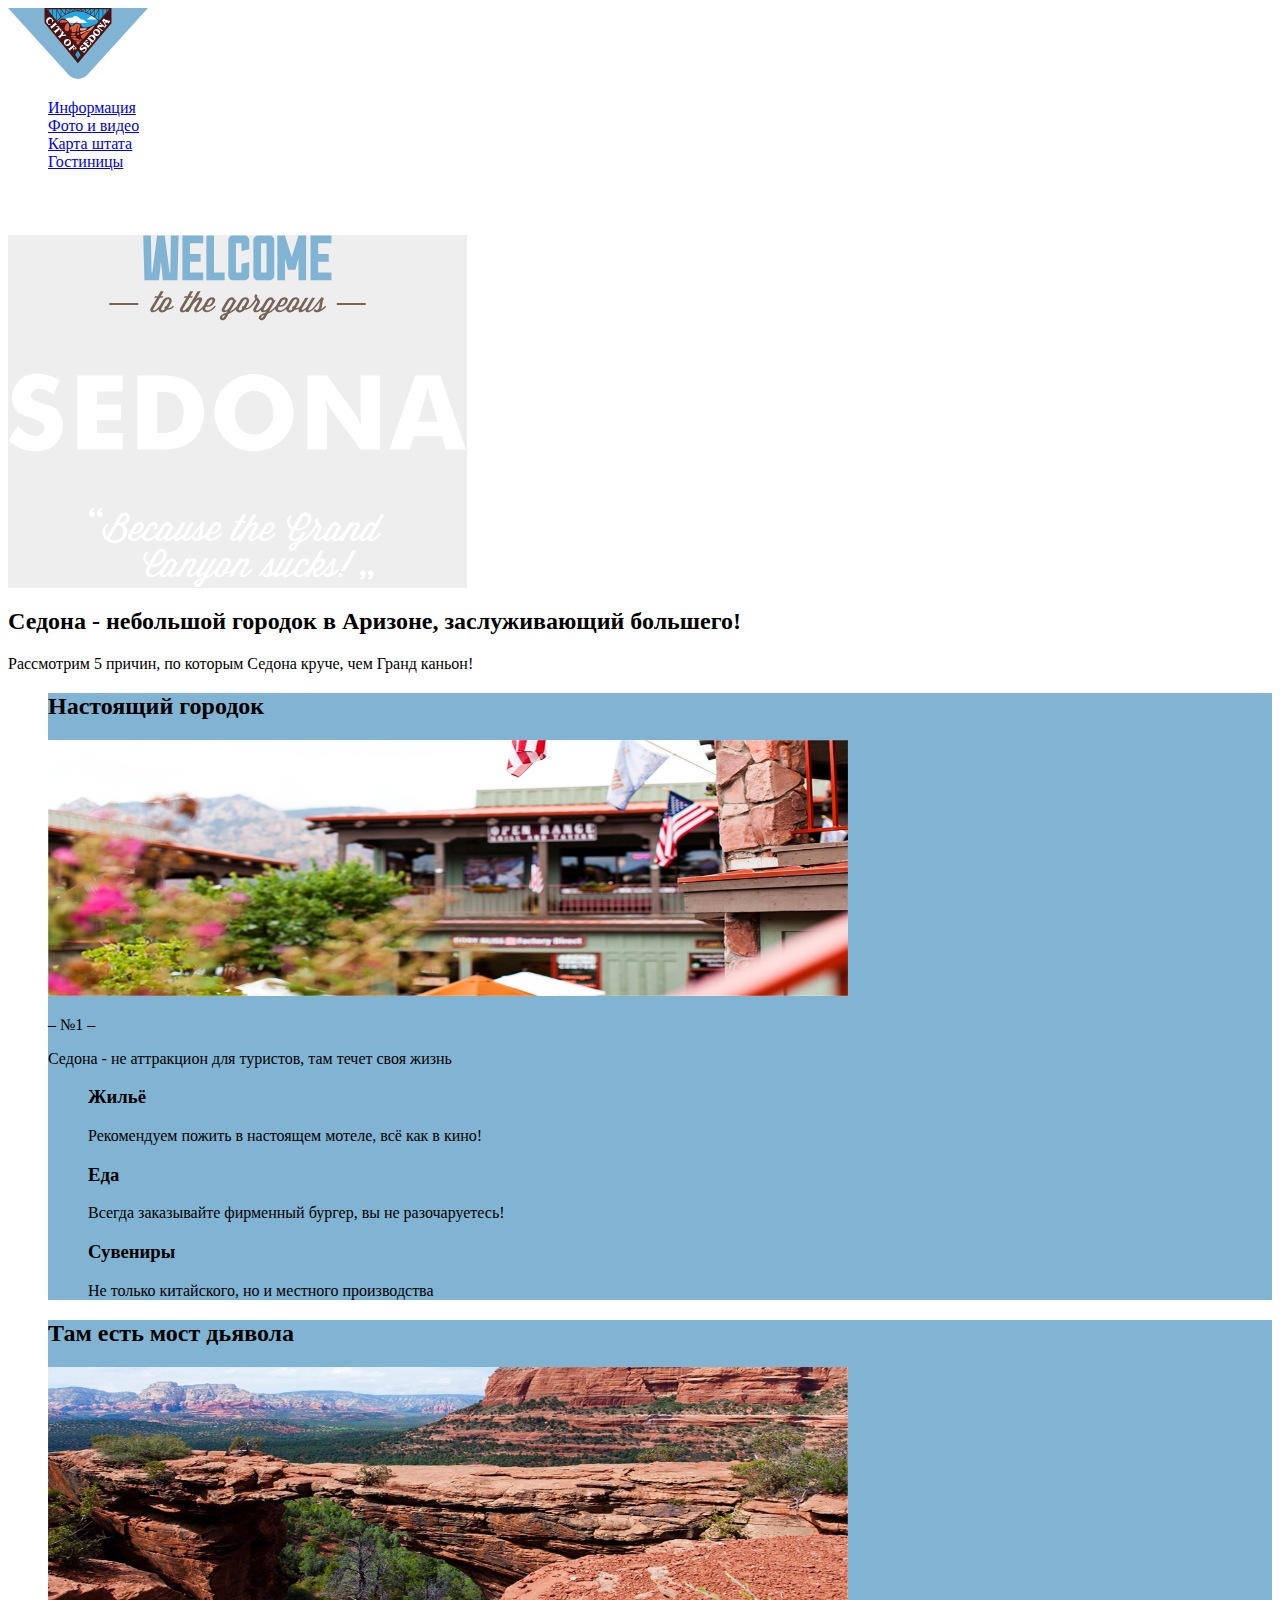
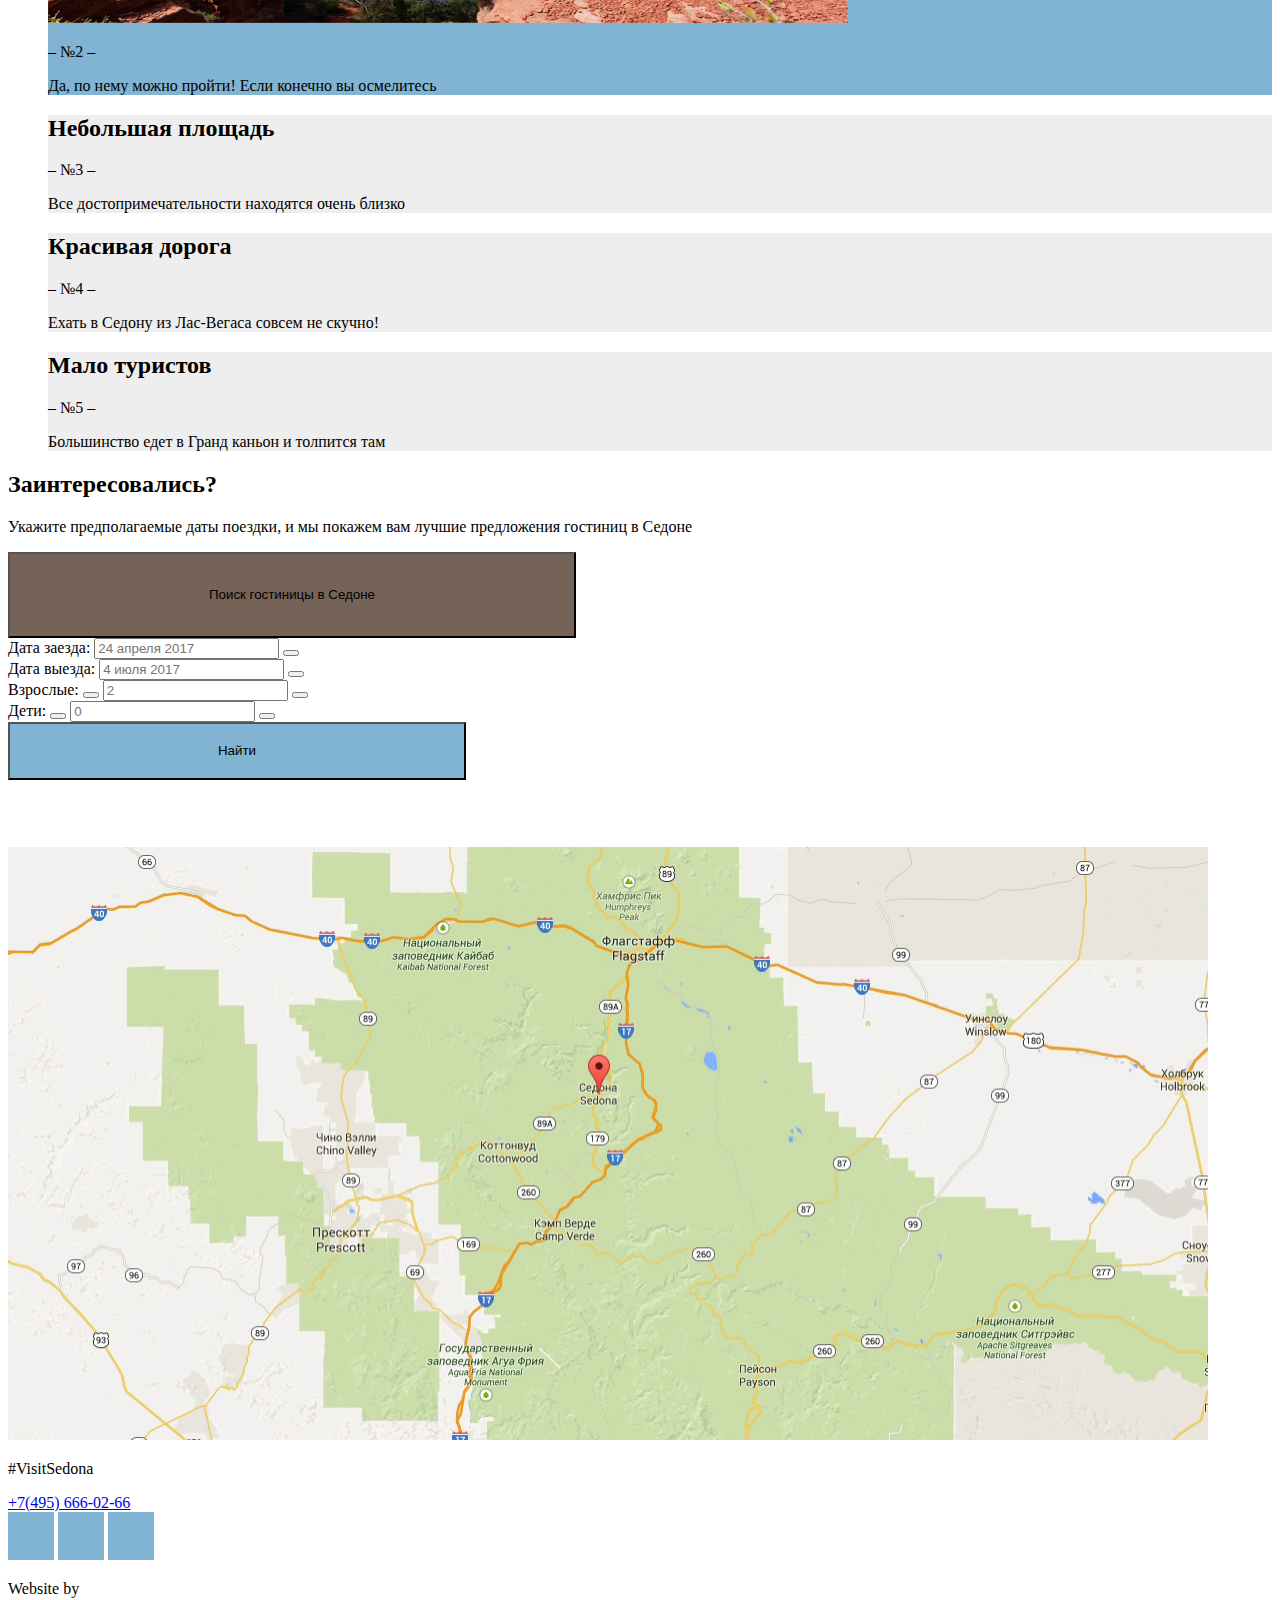
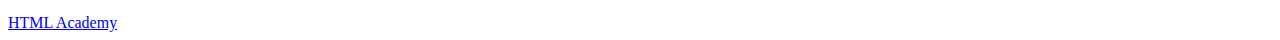
==== index.html @ 8911763b "Добавление aria-label к кнопкам" ====
<!DOCTYPE html>
<html lang="ru">
  <head>
    <meta charset="utf-8">
    <title>HTML Academy: Седона</title>
    <link rel="stylesheet" href="css/normalize.css">
    <link href="css/styles.css" rel="stylesheet">
  </head>
  <body>
    <!-- Шапка сайта: навигация и логотип города -->
    <header>
      <a class="header-logo-sedona"><img src="img/logos/logo-sedona.svg" width="140" height="71" alt="Логотип города"></a>
      <nav class="header-navigation-background">
        <ul class="header-navigation-list">
          <li><a href="#" class="navigation-link">Информация</a></li>
          <li><a href="#" class="navigation-link">Фото и видео</a></li>
          <li><a href="#" class="navigation-link">Карта штата</a></li>
          <li><a href="hotels.html" class="navigation-link">Гостиницы</a></li>
        </ul>
      </nav>
     </header>

     <!-- Основное содержимое -->
     <main>
      <!-- Блок 1: Приветствие и причины-преимущества -->
      <h1 class="visually-hidden">Седона</h1>
      <div class="test-background">
        <img src="img/welcome/intro-welcome.svg" width="459" height="353" alt="Приветствие">
      </div>
      <section>
        <h2>Седона - небольшой городок в Аризоне, заслуживающий большего!</h2>
        <p>Рассмотрим 5 причин, по которым Седона круче, чем Гранд каньон!</p>
        <ul class="reason-feature-list">
          <li class="reason-background-blue">
            <h2>Настоящий городок</h2>
            <span class="reason-feature-picture"><img src="img/content/features/feature-picture-1.jpg" width="800" height="256" alt="Фото настоящего городка"></span>
            <p>– №1 –</p>
            <p>Седона - не аттракцион для туристов, там течет своя жизнь</p>
            <ul class="reason-feature-list">
              <li class="reason-icon-housing">
                <h3>Жильё</h3>
                <p>Рекомендуем пожить в настоящем мотеле, всё как в кино!</p>
              </li>
              <li class="reason-icon-food">
                <h3>Еда</h3>
                <p>Всегда заказывайте фирменный бургер, вы не разочаруетесь!</p>
              </li>
              <li class="reason-icon-gift">
                <h3>Сувениры</h3>
                <p>Не только китайского, но и местного производства</p>
              </li>
            </ul>
          <li class="reason-background-blue">
            <h2>Там есть мост дьявола</h2>
            <span class="reason-feature-picture"><img src="img/content/features/feature-picture-2.jpg" width="800" height="256" alt="Мост дьявола"></span>
            <p>– №2 –</p>
            <p>
              Да, по нему можно пройти! Если конечно вы осмелитесь
            </p>
          </li>
          <li class="reason-background-grey">
            <h2>Небольшая площадь</h2>
            <p>– №3 –</p>
            <p>Все достопримечательности находятся очень близко
            </p>
          </li>
          <li class="reason-background-grey">
            <h2>Красивая дорога</h2>
           <p>– №4 –</p>
           <p>Ехать в Седону из Лас-Вегаса совсем не скучно!</p>
          </li>
          <li class="reason-background-grey">
            <h2>Мало туристов</h2>
            <p>– №5 –</p>
            <p>Большинство едет в Гранд каньон и толпится там</p>
          </li>
        </ul>
      </section>

      <!-- Блок 2: Поиск гостиницы -->
      <section>
        <h2>Заинтересовались?</h2>
        <p>Укажите предполагаемые даты поездки, и мы покажем вам лучшие предложения гостиниц в Седоне</p>
        <button class="search-button-brown" type="button">Поиск гостиницы в Седоне</button>
        <form action="https://echo.htmlacademy.ru" method="post">
          <div>
            <label for="date-arrival">Дата заезда:</label>
            <input id="date-arrival" type="text" name="date-arrival" value="" placeholder="24 апреля 2017">
            <button class="search-button-calendar" type="button" aria-label="Выбрать дату заезда"></button>
          </div>
          <div>
            <label for="date-departure">Дата выезда:</label>
            <input id="date-departure" type="text" name="date-departure" value="" placeholder="4 июля 2017">
            <button class="search-button-calendar" type="button" aria-label="Выбрать дату отъезда"></button>
          </div>
          <div>
            <label for="adult">Взрослые:</label>
            <button class="search-button-minus" type="button" aria-label="Уменьшить количество"></button>
            <input id="adult" type="text" name="adult" value="" placeholder="2">
            <button class="search-button-plus" type="button" aria-label="Увеличить количество"></button>
          </div>
          <div>
            <label for="children">Дети:</label>
            <button class="search-button-minus" type="button" aria-label="Уменьшить количество"></button>
            <input id="children" type="text" name="children" value="" placeholder="0">
            <button class="search-button-plus" type="button" aria-label="Увеличить количество"></button>
          </div>
          <button class="search-button-blue" type="submit">Найти</button>
        </form>
      </section>

      <section class="map">
        <h2 class="visually-hidden">Карта</h2>
        <a href="#" class="map-link">
          <img class="map-picture" src="img/content/map/map.jpg" width="1200" height="593" alt="Седона находится в США, Штат Аризона, Графство Явапай">
        </a>
        <!-- <iframe src="https://www.google.com/maps/embed?pb=!1m18!1m12!1m3!1d1187671.550791491!2d-112.2405731685664!3d34.69230973610526!2m3!1f0!2f0!3f0!3m2!1i1024!2i768!4f13.1!3m3!1m2!1s0x872da132f942b00d%3A0x5548c523fa6c8efd!2z0KHQtdC00L7QvdCwLCDQkNGA0LjQt9C-0L3QsCA4NjMzNiwg0KHQqNCQ!5e0!3m2!1sru!2sru!4v1580642350026!5m2!1sru!2sru" width="1200" height="593" style="border:0;" allowfullscreen=""></iframe> -->
      </section>

    </main>

    <!-- "Подвал" -->
    <footer class="footer-background">
      <div>
        <p>#VisitSedona</p>
        <a href="tel:+74956660266">+7(495) 666-02-66</a>
      </div>
      <span class="footer-icon-block">
        <a href="https://twitter.com/SedonaAZ" class="footer-icon-social" aria-label="Twitter" title="Twitter"></a>
        <a href="https://www.facebook.com/VisitSedona" class="footer-icon-social" aria-label="Facebook" title="Facebook"></a>
        <a href="https://www.youtube.com/user/SedonaAZ1" class="footer-icon-social" aria-label="Youtube" title="Youtube"></a>
      </span>
      <p>Website by</p>
      <a href="https://htmlacademy.ru/intensive/htmlcss" class="footer-logo-htmla" aria-label="HTML Academy">HTML Academy</a>
    </footer>

    <script src="js/main.js"></script>
  </body>
</html>
---- css/styles.css ----
.visually-hidden {
  visibility: hidden;
  /* position: absolute;
  clip: rect(0 0 0 0); */
}

.header-logo-sedona {
  width: 140px;
  height: 71px;
}

.header-navigation-background {
  width: 239px;
  height: 56px;
}

.header-navigation-list {
  list-style-type: none;
}

/* .header-navigation-link {

} */

.reason-feature-list{
  list-style-type: none;
}
/*
.reason-feature-picture {

}

.reason-icon-housing {

}

.reason-icon-food {

}

.reason-icon-gift {

} */

.filter-list{
  list-style-type: none;
}

/* Кнопки формы
.search-button-calendar {


.search-button-minus {

}

.search-button-plus {

}
} */

/* Слайдер с друмя точками */

/* .cost-range-slider {

} */

/* Заканчиваются стили слайдера */

.test-background {
  width: 459px;
  height: 353px;
  background-color: #eeeeee;
}

.reason-background-blue {
  /* width: 400px;
  height: 256px; */
  background-color: #81b3d2
}

.reason-background-grey {
  /* width: 400px;
  height: 256px; */
  background-color: #eeeeee;
}

.search-button-brown {
  width: 568px;
  height: 86px;
  background-color: #766357;
}

.search-button-blue {
  width: 458px;
  height: 58px;
  background-color: #81b3d2;
}

/* .map {

}

.map-link {

}

.map-picture {

}
*/

.hotel-result-list {
  list-style-type: none;
}

.hotel-result-details {
  width: 110px;
  height: 27px;
  background-color: #81b3d2;
}

.hotel-result-reservation {
  width: 142px;
  height: 27px;
  background-color: #766357;
}

.hotel-result-ratio {
  width: 110px;
  height: 27px;
  background-color: f2f2f2;
}

/* .footer-background {

} */

 /* .footer-icon-block {

} */

.footer-icon-social {
  display: inline-flex;
  width: 46px;
  height: 48px;
  background-color: #81b3d2;
  align-items: center;
  justify-content: center;
}
/*
.footer-logo-htmla {

} */
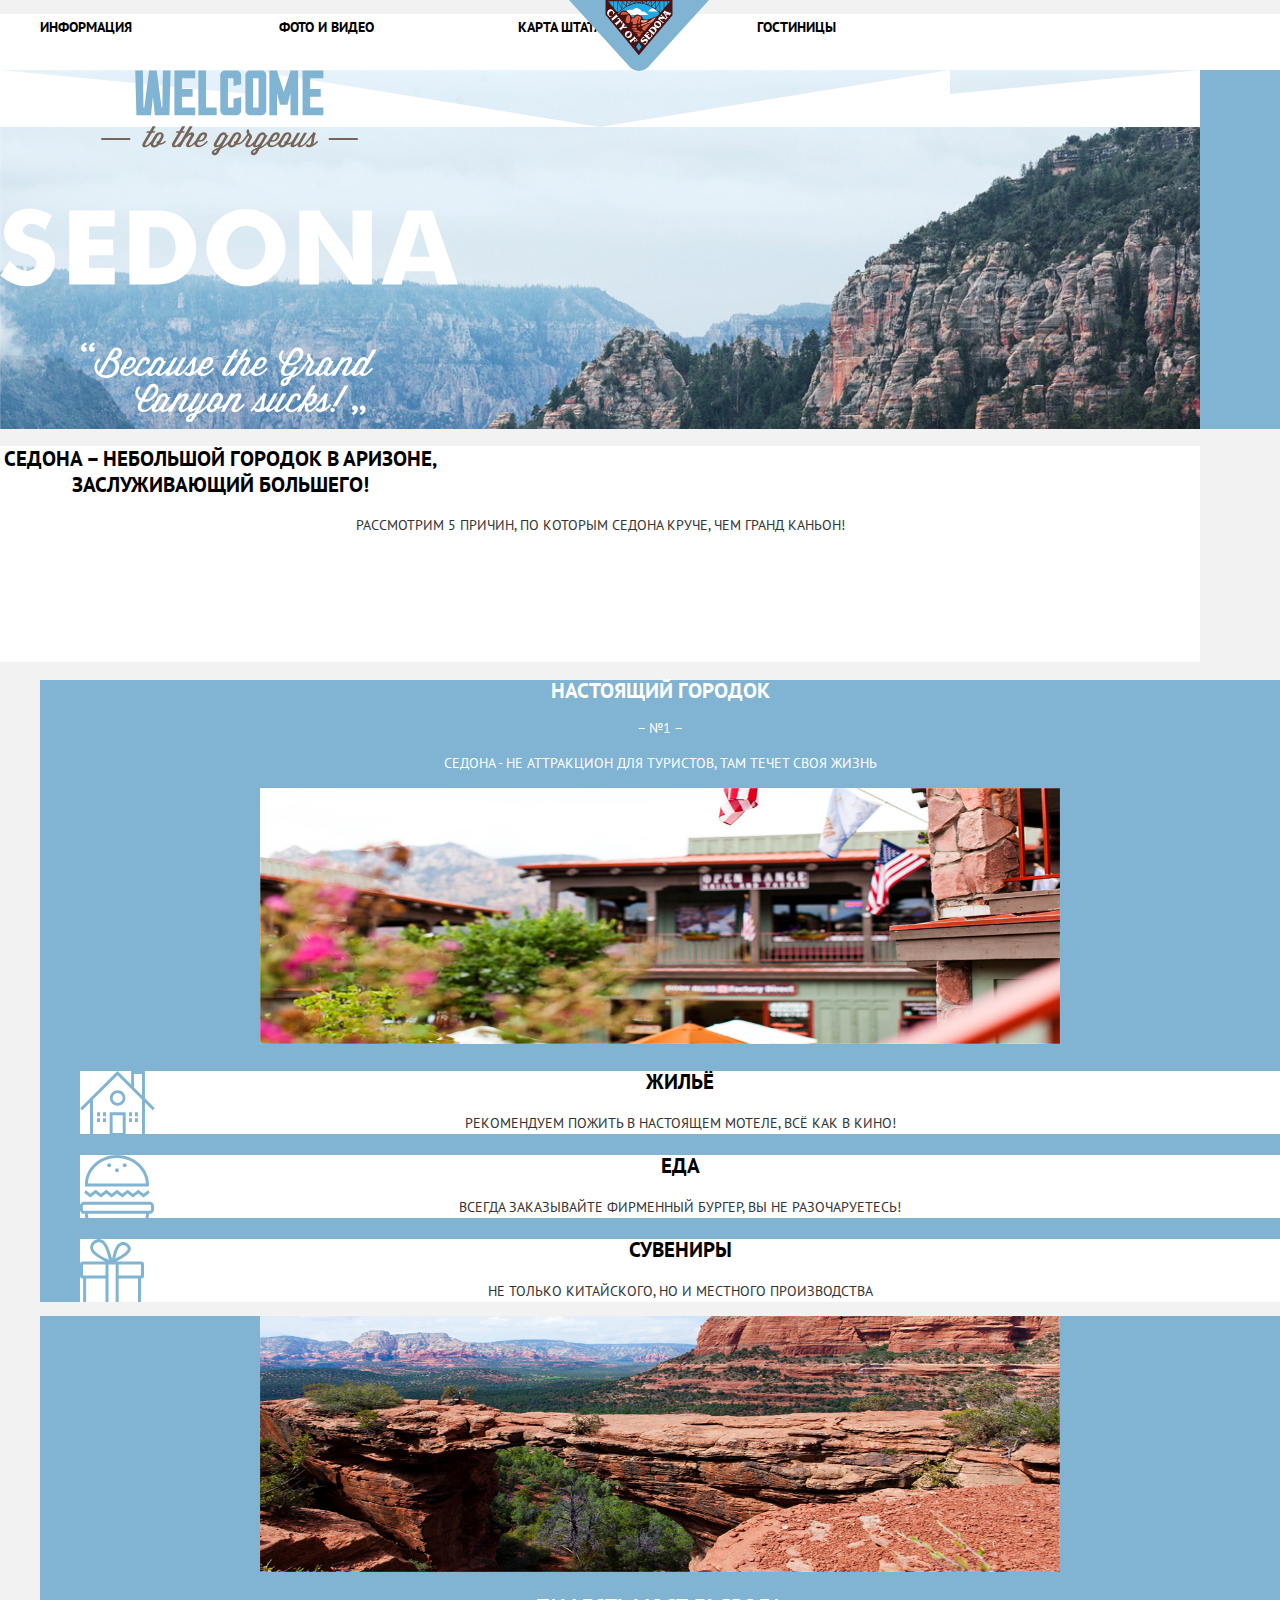
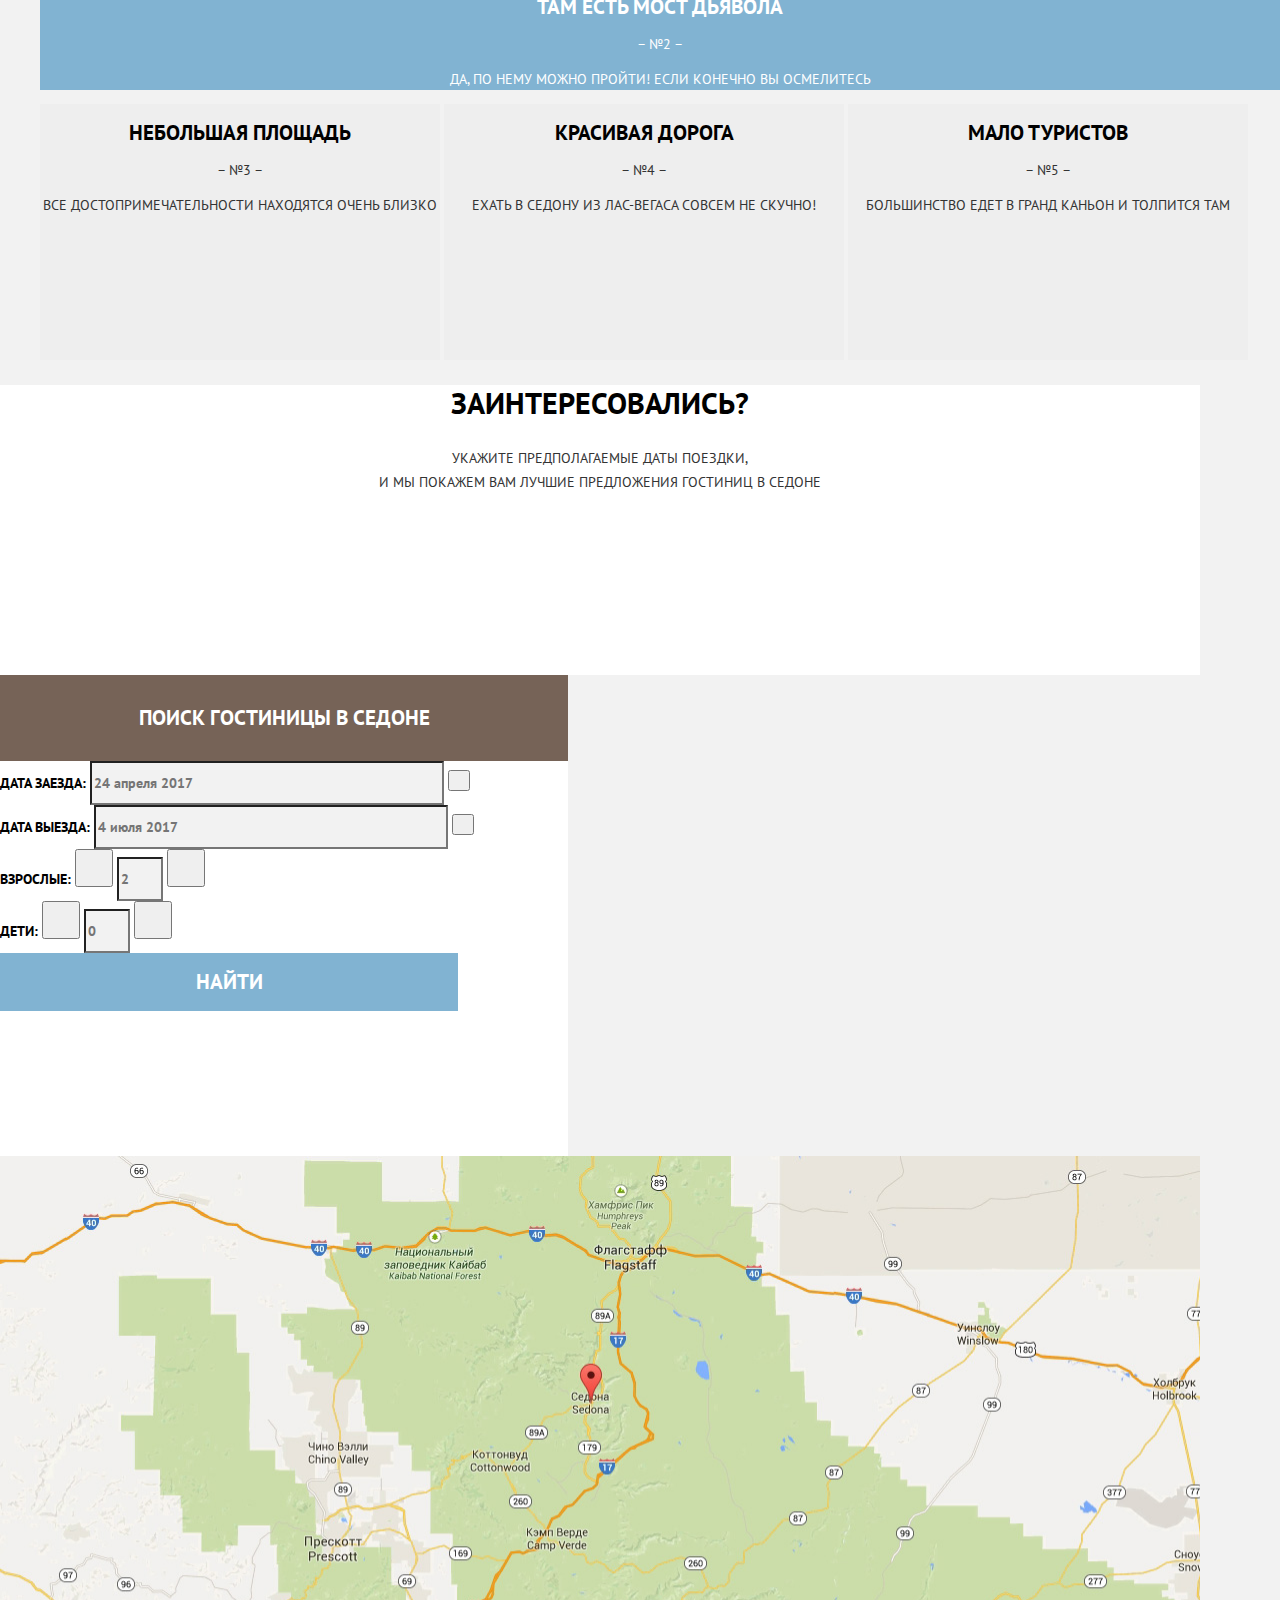
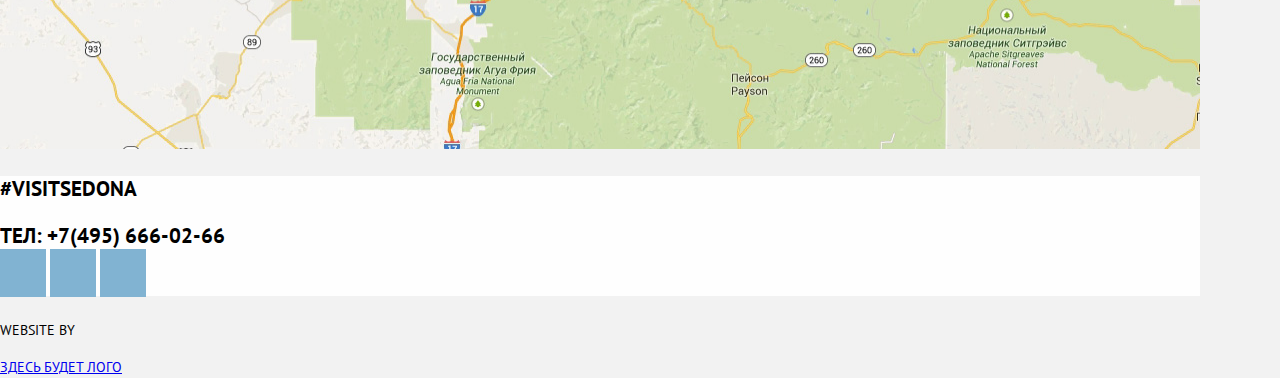
==== commit cb4d7a4c: "Начало стилизации" ====
--- a/index.html
+++ b/index.html
@@ -2,20 +2,21 @@
 <html lang="ru">
   <head>
     <meta charset="utf-8">
+    <link href="https://fonts.googleapis.com/css?family=PT+Sans&display=swap" rel="stylesheet">
     <title>HTML Academy: Седона</title>
-    <link rel="stylesheet" href="css/normalize.css">
+    <link href="css/normalize.css" rel="stylesheet">
     <link href="css/styles.css" rel="stylesheet">
   </head>
   <body>
     <!-- Шапка сайта: навигация и логотип города -->
     <header>
-      <a class="header-logo-sedona"><img src="img/logos/logo-sedona.svg" width="140" height="71" alt="Логотип города"></a>
-      <nav class="header-navigation-background">
-        <ul class="header-navigation-list">
-          <li><a href="#" class="navigation-link">Информация</a></li>
-          <li><a href="#" class="navigation-link">Фото и видео</a></li>
-          <li><a href="#" class="navigation-link">Карта штата</a></li>
-          <li><a href="hotels.html" class="navigation-link">Гостиницы</a></li>
+      <nav class="header-nav">
+        <a class="header-logo"><img src="img/logos/logo-sedona.svg" width="140" height="71" alt="Логотип города"></a>
+        <ul class="header-nav-list">
+          <li class="header-nav-item"><a href="#" class="header-nav-link">Информация</a></li>
+          <li class="header-nav-item"><a href="#" class="header-nav-link">Фото и видео</a></li>
+          <li class="header-nav-item"><a href="#" class="header-nav-link">Карта штата</a></li>
+          <li class="header-nav-item"><a href="hotels.html" class="header-nav-link">Гостиницы</a></li>
         </ul>
       </nav>
      </header>
@@ -24,52 +25,54 @@
      <main>
       <!-- Блок 1: Приветствие и причины-преимущества -->
       <h1 class="visually-hidden">Седона</h1>
-      <div class="test-background">
+      <div class="welcome-banner">
         <img src="img/welcome/intro-welcome.svg" width="459" height="353" alt="Приветствие">
       </div>
       <section>
-        <h2>Седона - небольшой городок в Аризоне, заслуживающий большего!</h2>
-        <p>Рассмотрим 5 причин, по которым Седона круче, чем Гранд каньон!</p>
-        <ul class="reason-feature-list">
-          <li class="reason-background-blue">
+        <div class="welcome-block">
+          <h2>Седона – небольшой городок в Аризоне, заслуживающий большего!</h2>
+          <p>Рассмотрим 5 причин, по которым Седона круче, чем Гранд каньон!</p>
+        </div>
+        <ul class="reason-list">
+          <li class="reason-item">
             <h2>Настоящий городок</h2>
-            <span class="reason-feature-picture"><img src="img/content/features/feature-picture-1.jpg" width="800" height="256" alt="Фото настоящего городка"></span>
             <p>– №1 –</p>
             <p>Седона - не аттракцион для туристов, там течет своя жизнь</p>
+            <span class="reason-picture"><img src="img/content/features/feature-picture-1.jpg" width="800" height="256" alt="Фото настоящего городка"></span>
             <ul class="reason-feature-list">
-              <li class="reason-icon-housing">
+              <li class="reason-feature-item reason-housing-icon">
                 <h3>Жильё</h3>
                 <p>Рекомендуем пожить в настоящем мотеле, всё как в кино!</p>
               </li>
-              <li class="reason-icon-food">
+              <li class="reason-feature-item reason-food-icon">
                 <h3>Еда</h3>
                 <p>Всегда заказывайте фирменный бургер, вы не разочаруетесь!</p>
               </li>
-              <li class="reason-icon-gift">
+              <li class="reason-feature-item reason-gift-icon">
                 <h3>Сувениры</h3>
                 <p>Не только китайского, но и местного производства</p>
               </li>
             </ul>
-          <li class="reason-background-blue">
+          <li class="reason-item">
+            <span class="reason-feature-picture"><img src="img/content/features/feature-picture-2.jpg" width="800" height="256" alt="Мост дьявола"></span>
             <h2>Там есть мост дьявола</h2>
-            <span class="reason-feature-picture"><img src="img/content/features/feature-picture-2.jpg" width="800" height="256" alt="Мост дьявола"></span>
             <p>– №2 –</p>
             <p>
               Да, по нему можно пройти! Если конечно вы осмелитесь
             </p>
           </li>
-          <li class="reason-background-grey">
+          <li class="reason-item">
             <h2>Небольшая площадь</h2>
             <p>– №3 –</p>
             <p>Все достопримечательности находятся очень близко
             </p>
           </li>
-          <li class="reason-background-grey">
+          <li class="reason-item">
             <h2>Красивая дорога</h2>
-           <p>– №4 –</p>
-           <p>Ехать в Седону из Лас-Вегаса совсем не скучно!</p>
+            <p>– №4 –</p>
+            <p>Ехать в Седону из Лас-Вегаса совсем не скучно!</p>
           </li>
-          <li class="reason-background-grey">
+          <li class="reason-item">
             <h2>Мало туристов</h2>
             <p>– №5 –</p>
             <p>Большинство едет в Гранд каньон и толпится там</p>
@@ -79,33 +82,35 @@
 
       <!-- Блок 2: Поиск гостиницы -->
       <section>
-        <h2>Заинтересовались?</h2>
-        <p>Укажите предполагаемые даты поездки, и мы покажем вам лучшие предложения гостиниц в Седоне</p>
-        <button class="search-button-brown" type="button">Поиск гостиницы в Седоне</button>
-        <form action="https://echo.htmlacademy.ru" method="post">
+        <div class="search-preconditions">
+          <h2>Заинтересовались?</h2>
+          <p>Укажите предполагаемые даты поездки, <br>и мы покажем вам лучшие предложения гостиниц в Седоне</p>
+        </div>
+        <button class="search-form-button" type="button">Поиск гостиницы в Седоне</button>
+        <form class="search-form-back" action="https://echo.htmlacademy.ru" method="post">
           <div>
-            <label for="date-arrival">Дата заезда:</label>
-            <input id="date-arrival" type="text" name="date-arrival" value="" placeholder="24 апреля 2017">
+            <label class="search-form-label" for="date-arrival">Дата заезда:</label>
+            <input class="search-form-date" id="date-arrival" type="text" name="date-arrival" value="" placeholder="24 апреля 2017">
             <button class="search-button-calendar" type="button" aria-label="Выбрать дату заезда"></button>
           </div>
           <div>
-            <label for="date-departure">Дата выезда:</label>
-            <input id="date-departure" type="text" name="date-departure" value="" placeholder="4 июля 2017">
+            <label class="search-form-label" for="date-departure">Дата выезда:</label>
+            <input class="search-form-date" id="date-departure" type="text" name="date-departure" value="" placeholder="4 июля 2017">
             <button class="search-button-calendar" type="button" aria-label="Выбрать дату отъезда"></button>
           </div>
           <div>
-            <label for="adult">Взрослые:</label>
+            <label class="search-form-label" for="adult">Взрослые:</label>
             <button class="search-button-minus" type="button" aria-label="Уменьшить количество"></button>
-            <input id="adult" type="text" name="adult" value="" placeholder="2">
+            <input class="search-form-guests" id="adult" type="text" name="adult" value="" placeholder="2">
             <button class="search-button-plus" type="button" aria-label="Увеличить количество"></button>
           </div>
           <div>
-            <label for="children">Дети:</label>
+            <label class="search-form-label" for="children">Дети:</label>
             <button class="search-button-minus" type="button" aria-label="Уменьшить количество"></button>
-            <input id="children" type="text" name="children" value="" placeholder="0">
+            <input class="search-form-guests" id="children" type="text" name="children" value="" placeholder="0">
             <button class="search-button-plus" type="button" aria-label="Увеличить количество"></button>
           </div>
-          <button class="search-button-blue" type="submit">Найти</button>
+          <button class="search-button" type="submit">Найти</button>
         </form>
       </section>
 
@@ -120,18 +125,18 @@
     </main>
 
     <!-- "Подвал" -->
-    <footer class="footer-background">
+    <footer class="footer-back">
       <div>
-        <p>#VisitSedona</p>
-        <a href="tel:+74956660266">+7(495) 666-02-66</a>
+        <p class="footer-hashtag">#VisitSedona</p>
+        <a class="footer-phone" href="tel:+74956660266">Тел: +7(495) 666-02-66</a>
       </div>
       <span class="footer-icon-block">
         <a href="https://twitter.com/SedonaAZ" class="footer-icon-social" aria-label="Twitter" title="Twitter"></a>
         <a href="https://www.facebook.com/VisitSedona" class="footer-icon-social" aria-label="Facebook" title="Facebook"></a>
         <a href="https://www.youtube.com/user/SedonaAZ1" class="footer-icon-social" aria-label="Youtube" title="Youtube"></a>
       </span>
-      <p>Website by</p>
-      <a href="https://htmlacademy.ru/intensive/htmlcss" class="footer-logo-htmla" aria-label="HTML Academy">HTML Academy</a>
+      <p class="footer-by-text">Website by</p>
+      <a href="https://htmlacademy.ru/intensive/htmlcss" class="footer-by-logo" aria-label="HTML Academy">здесь будет лого</a>
     </footer>
 
     <script src="js/main.js"></script>
--- a/css/styles.css
+++ b/css/styles.css
@@ -1,145 +1,524 @@
+body {
+  margin: 0;
+  padding: 0;
+  width: 1280px;
+
+  font-family: "PT Sans", Arial, sans-serif;
+  font-size: 14px;
+  line-height: 21px;
+  color: #000000;
+  text-transform: uppercase;
+
+  background-color: #f2f2f2;
+}
+
 .visually-hidden {
-  visibility: hidden;
-  /* position: absolute;
-  clip: rect(0 0 0 0); */
-}
-
-.header-logo-sedona {
-  width: 140px;
-  height: 71px;
-}
-
-.header-navigation-background {
+  position: absolute;
+  width: 1px;
+  height: 1px;
+  margin: -1px;
+  border: 0;
+  padding: 0;
+  white-space: nowrap;
+  clip-path: inset(100%);
+  clip: rect(0 0 0 0);
+  overflow: hidden;
+}
+
+.header-logo {
+  position: absolute;
+  top: 0;
+  left: 569px;
+}
+
+/* Навигация */
+.header-nav {
+  height: 56px;
+
+  background-color: #ffffff;
+}
+
+.header-nav-list {
+  display: flex;
+  list-style: none;
+}
+
+.header-nav-item {
   width: 239px;
-  height: 56px;
-}
-
-.header-navigation-list {
-  list-style-type: none;
-}
-
-/* .header-navigation-link {
-
-} */
-
+  text-align: left;
+  vertical-align: middle;
+}
+
+.header-nav-item a {
+  display: block;
+  line-height: 26px;
+  font-weight: bold;
+  color: #000000;
+  text-decoration: none;
+}
+
+.header-nav-item a:hover,
+.header-nav-item a:focus {
+    color: #81b3d2;
+}
+
+.header-nav-item a:active {
+    color: rgba(0, 0, 0, 0.3);
+}
+
+/* Приветствие */
+.welcome-banner {
+  background-color: #81b3d2;
+  background-image:
+    url("../img/welcome/intro-mask.svg"),
+    url("../img/background/background-photo.jpg");
+  background-size: 1200px 59px, 1200px 773px;
+  background-repeat: no-repeat;
+}
+
+.welcome-block {
+  width: 1200px;
+  height: 216px;
+
+  background-color: #ffffff;
+}
+
+.welcome-block h2 {
+  width: 440px;
+  height: 48px;
+
+  font-size: 21px;
+  font-weight: bold;
+  line-height: 26px;
+  text-align: center;
+  color: #000000;
+}
+
+.welcome-block p {
+  line-height: 26px;
+  text-align: center;
+  color: #333333;
+}
+
+/* Причины */
+.reason-list {
+  list-style: none;
+}
+
+.reason-item {
+  text-align: center;
+}
+
+.reason-item h2 {
+  font-size: 21px;
+  font-weight: bold;
+  line-height: 21px;
+}
+
+.reason-item:nth-child(1),
+.reason-item:nth-child(2) {
+  color: #ffffff;
+  background-color: #81b3d2;
+}
+
+.reason-item:nth-child(3),
+.reason-item:nth-child(4),
+.reason-item:nth-child(5) {
+  display: inline-block;
+  width: 400px;
+  height: 256px;
+  color: #000000;
+  background-color: #eeeeee;
+}
+
+.reason-item:nth-child(3) p,
+.reason-item:nth-child(4) p,
+.reason-item:nth-child(5) p {
+  color: #333333;
+}
+
+/* Доп. преимущества причин */
 .reason-feature-list{
-  list-style-type: none;
-}
-/*
-.reason-feature-picture {
-
-}
-
-.reason-icon-housing {
-
-}
-
-.reason-icon-food {
-
-}
-
-.reason-icon-gift {
-
-} */
+  list-style: none;
+}
+
+.reason-feature-item {
+  background-color: #ffffff;
+}
+
+.reason-feature-item h3 {
+  color: #000000;
+  font-size: 21px;
+  font-weight: bold;
+  line-height: 21px;
+  text-align: center;
+}
+
+.reason-feature-item p {
+  text-align: center;
+  color: #333333;
+}
+
+.reason-housing-icon {
+  background-image: url("../img/icons/housing.svg");
+  background-repeat: no-repeat;
+}
+
+.reason-food-icon {
+  background-image: url("../img/icons/food.svg");
+  background-repeat: no-repeat;
+}
+
+.reason-gift-icon {
+  background-image: url("../img/icons/gift.svg");
+  background-repeat: no-repeat;
+}
+
+/* Предусловия формы поиска */
+.search-preconditions {
+  width: 1200px;
+  height: 290px;
+
+  background-color: #ffffff;
+}
+
+.search-preconditions h2 {
+  font-size: 30px;
+  font-weight: bold;
+  line-height: 36px;
+  text-align: center;
+}
+
+.search-preconditions p {
+
+  line-height: 24px;
+  text-align: center;
+  color: #333333;
+}
+
+/* Кнопка отображения формы поиска */
+.search-form-button {
+  width: 568px;
+  height: 86px;
+
+  font-size: 21px;
+  font-weight: bold;
+  line-height: 26px;
+  text-transform: uppercase;
+  color: #ffffff;
+
+  background-color: #766357;
+  border: none;
+}
+
+.search-form-button:hover,
+.search-form-button:focus {
+  background-color: #604e43;
+}
+
+.search-form-button:active {
+  color: rgba(255, 255, 255, 0.3);
+  background-color: #503e33;
+}
+
+/* Фон формы поиска */
+.search-form-back {
+  width: 568px;
+  height: 395px;
+
+  background-color: #ffffff;
+}
+
+/* Текст заголовков формы поиска */
+.search-form-label {
+  font-size: 14px;
+  font-weight: bold;
+  line-height: 26px;
+  text-align: left;
+  color: #000000;
+}
+
+/* Поля ввода даты завезда/выезда */
+.search-form-date {
+  width: 346px;
+  height: 38px;
+
+  font-size: 14px;
+  font-weight: bold;
+  text-align: left;
+  color: #000000;
+
+  background-color: #f2f2f2;
+}
+
+.search-form-date:hover,
+.search-form-date:focus {
+  background-color: #ebebeb;
+}
+
+.search-form-date:active {
+  background-color: #ffffff
+}
+
+
+/* Поля ввода количества гостей */
+.search-form-guests {
+  width: 38px;
+  height: 38px;
+
+  font-size: 14px;
+  font-weight: bold;
+  text-align: left;
+  color: #000000;
+
+  background-color: #f2f2f2;
+}
+
+.search-form-guests:hover,
+.search-form-guests:focus {
+  background-color: #ebebeb;
+}
+
+.search-form-guests:active {
+  background-color: #ffffff
+}
+
+
+/* Иконка календаря */
+.search-button-calendar {
+  width: 22px;
+  height: 21px;
+
+  fill: #cacaca;
+}
+
+.search-button-calendar {
+  fill: #cacaca;
+}
+
+.search-button-calendar:hover,
+.search-button-calendar:focus {
+  fill: #000000;
+}
+
+.search-button-calendar:active {
+  fill: #81b3d2;
+}
+
+/* Иконка плюса */
+.search-button-plus {
+  width: 38px;
+  height: 38px;
+
+  fill: #cacaca;
+}
+
+.search-button-plus:hover,
+.search-button-plus:focus {
+  fill: #000000;
+}
+
+.search-button-plus:active {
+  fill: #81b3d2;
+}
+
+/* Иконка минуса */
+.search-button-minus {
+  width: 38px;
+  height: 38px;
+
+  fill: #cacaca;
+}
+
+.search-button-minus:hover,
+.search-button-minus:focus {
+  fill: #000000;
+}
+
+.search-button-minus:active {
+  fill: #81b3d2;
+}
+
+/* Кнопка поиска гостиницы */
+.search-button {
+  width: 458px;
+  height: 58px;
+
+  font-size: 21px;
+  font-weight: bold;
+  line-height: 26px;
+  text-transform: uppercase;
+  color: #ffffff;
+
+  background-color: #81b3d2;
+  border: none;
+}
+
+.search-button:hover,
+.search-button:focus {
+  background-color: #669ec0;
+}
+
+.search-button:active {
+  color: rgba(255, 255, 255, 0.3);
+  background-color: #5496bd;
+}
+
+/* Карта */
+/* .map {
+
+}
+
+.map-link {
+
+}
+
+.map-picture {
+
+}
+*/
+
 
 .filter-list{
   list-style-type: none;
 }
 
-/* Кнопки формы
-.search-button-calendar {
-
-
-.search-button-minus {
-
-}
-
-.search-button-plus {
-
-}
+/* Слайдер с друмя точками */
+
+/* .cost-range-slider {
+
 } */
 
-/* Слайдер с друмя точками */
-
-/* .cost-range-slider {
-
-} */
-
 /* Заканчиваются стили слайдера */
 
-.test-background {
-  width: 459px;
-  height: 353px;
-  background-color: #eeeeee;
-}
-
-.reason-background-blue {
-  /* width: 400px;
-  height: 256px; */
-  background-color: #81b3d2
-}
-
-.reason-background-grey {
-  /* width: 400px;
-  height: 256px; */
-  background-color: #eeeeee;
-}
-
-.search-button-brown {
-  width: 568px;
-  height: 86px;
-  background-color: #766357;
-}
-
-.search-button-blue {
-  width: 458px;
-  height: 58px;
-  background-color: #81b3d2;
-}
-
-/* .map {
-
-}
-
-.map-link {
-
-}
-
-.map-picture {
-
-}
-*/
-
-.hotel-result-list {
+/* Гостиницы */
+.hotel-list {
   list-style-type: none;
 }
 
-.hotel-result-details {
+.hotel-item {
+  background-color: #ffffff;
+}
+
+.hotel-list p {
+  text-align: left;
+  color: #333333;
+}
+
+.hotel-title {
+  font-size: 21px;
+  font-weight: bold;
+  line-height: 26px;
+  text-align: left;
+  text-decoration: none;
+  color: #000000;
+}
+
+.hotel-title:hover,
+.hotel-title:focus {
+  color: #81b3d2;
+}
+
+.hotel-title:active {
+  color: rgba(0, 0, 0, 0.3);
+}
+
+/* Запрос подробностей о гостинице */
+.hotel-details {
+  display: inline-block;
   width: 110px;
   height: 27px;
+
+  font-weight: bold;
+  /* если не будет способа сместить текст на центр, сохранив выравнивание по центру из макета, то придется обернуть <a> в <div>/<span>, перевесить класс на него, выделив часть правил в новое: ".hotel-details a {}"*/
+  text-align: left;
+  text-decoration: none;
+  color: #ffffff;
+
   background-color: #81b3d2;
 }
 
-.hotel-result-reservation {
+.hotel-details:hover,
+.hotel-details:focus {
+  background-color: #669ec0;
+}
+
+.hotel-details:active {
+  color: rgba(255, 255, 255, 0.3);
+  background-color: #5496bd;
+}
+
+/* Резервирование гостиницы */
+.hotel-reservation {
+  display: inline-block;
   width: 142px;
   height: 27px;
+
+  font-weight: bold;
+  /* если не будет способа сместить текст на центр, сохранив выравнивание по центру из макета, то придется обернуть <a> в <div>/<span>, перевесить класс на него, выделив часть правил в новое: ".hotel-reservation a {}"*/
+  text-align: left;
+  text-decoration: none;
+  color: #ffffff;
+
   background-color: #766357;
 }
 
-.hotel-result-ratio {
+.hotel-reservation:hover,
+.hotel-reservation:focus {
+  background-color: #604e43;
+}
+
+.hotel-reservation:active {
+  color: rgba(255, 255, 255, 0.3);
+  background-color: #503e33;
+}
+
+.hotel-ratio {
+  display: inline-block;
   width: 110px;
   height: 27px;
-  background-color: f2f2f2;
-}
-
-/* .footer-background {
+
+  text-align: center;
+  color: #666666;
+
+  background-color: #f2f2f2;
+}
+
+
+/* Подвал */
+.footer-back {
+  width: 1200px;
+  height: 120px;
+
+  background-color: rgba(255, 255, 255, 0.9);
+}
+
+ /* .footer-icon-block {
 
 } */
 
+/* Хэштег */
+
+.footer-hashtag {
+  font-size: 21px;
+  font-weight: bold;
+  line-height: 26px;
+}
+
+.footer-phone {
+  font-size: 21px;
+  font-weight: bold;
+  line-height: 26px;
+  color: #000000;
+  text-decoration: none;
+}
+
+/* Блок иконок соц. сетей */
  /* .footer-icon-block {
 
 } */
 
+/* Иконки соц. сетей */
 .footer-icon-social {
   display: inline-flex;
   width: 46px;
@@ -148,7 +527,34 @@
   align-items: center;
   justify-content: center;
 }
-/*
-.footer-logo-htmla {
-
-} */
+
+.footer-icon-social:hover,
+.footer-icon-social:focus {
+  background-color: #669ec0;
+}
+
+.footer-icon-social:active {
+  background-color: #5496bd;
+  opacity: 0.3;
+}
+
+/* Текст разработчика */
+.footer-by-text {
+  font-size: 14px;
+  font-weight: normal;
+  line-height: 26px;
+}
+
+/* Лого разработчика */
+.footer-by-logo {
+  fill: #000000
+}
+
+.footer-by-logo:hover,
+.footer-by-logo:focus {
+  fill: #81b3d2;
+}
+
+.footer-by-logo:active {
+  fill: #bdbbbc;
+}
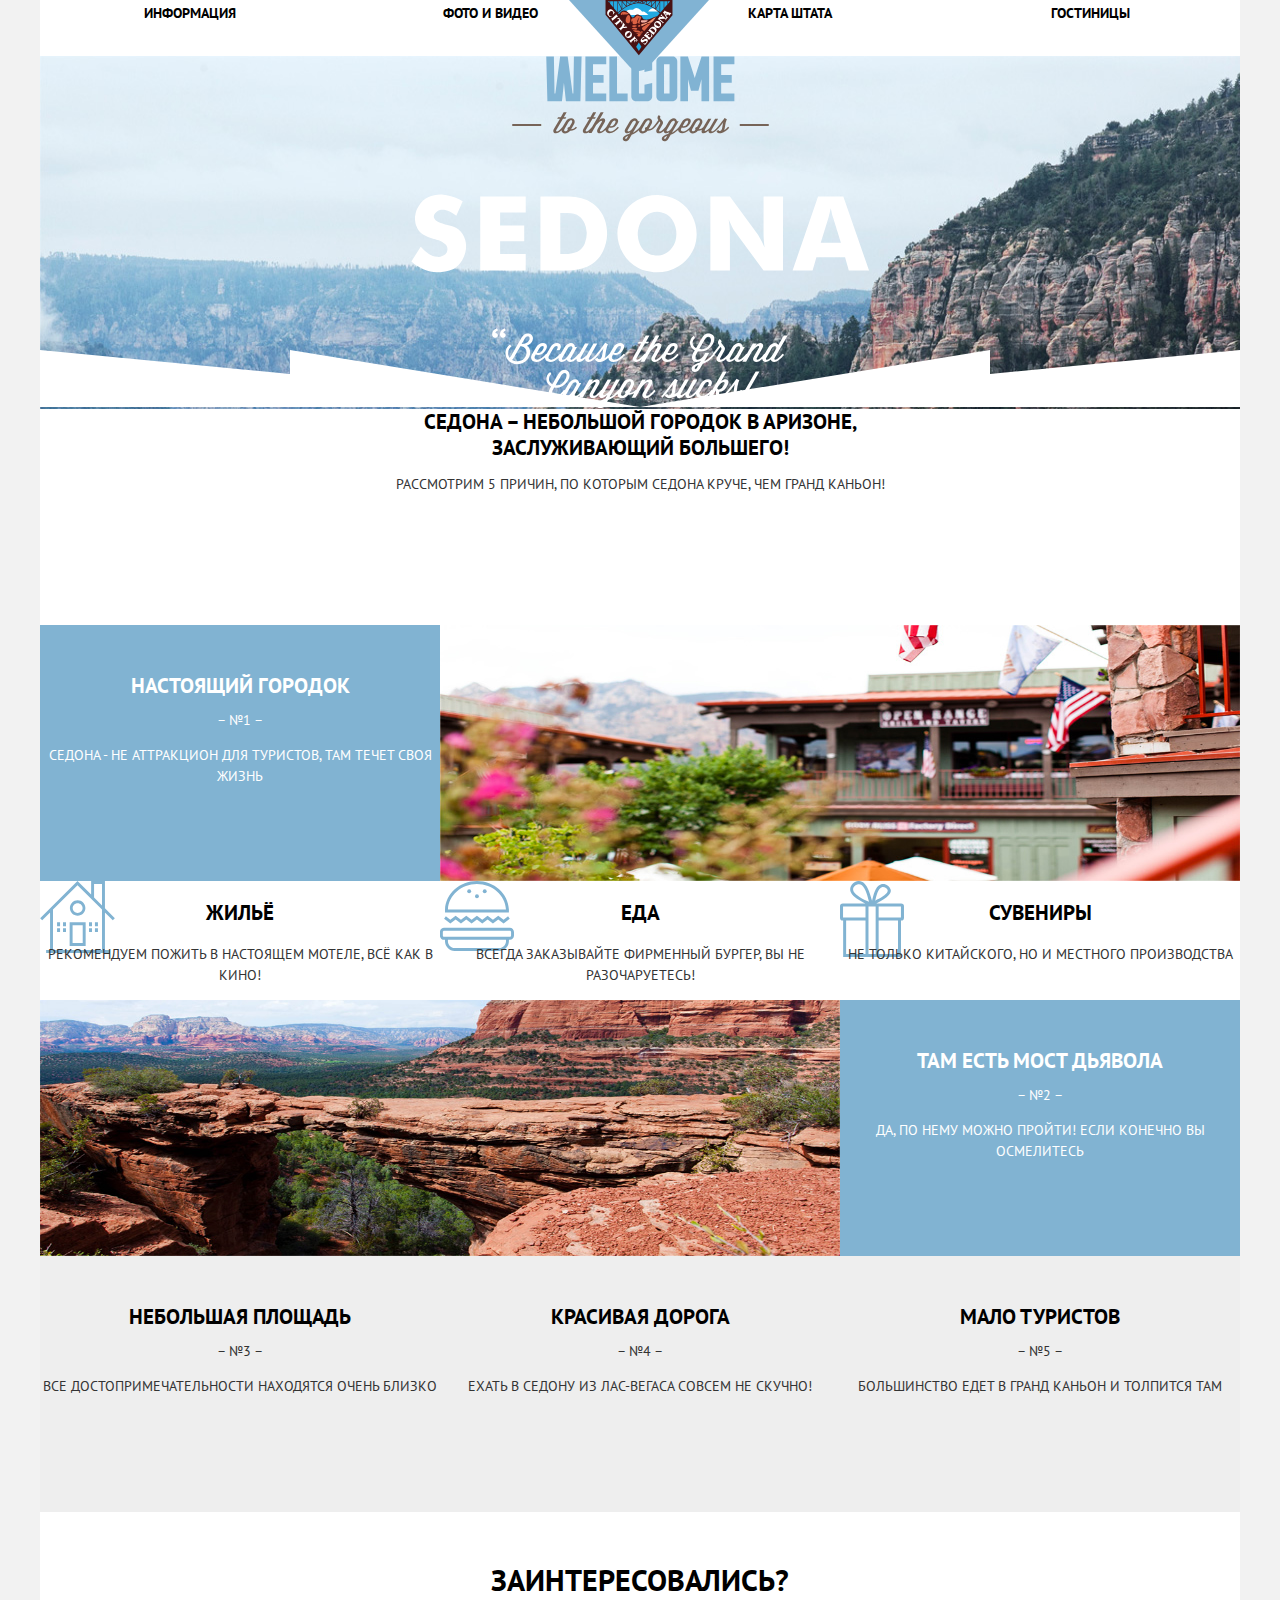
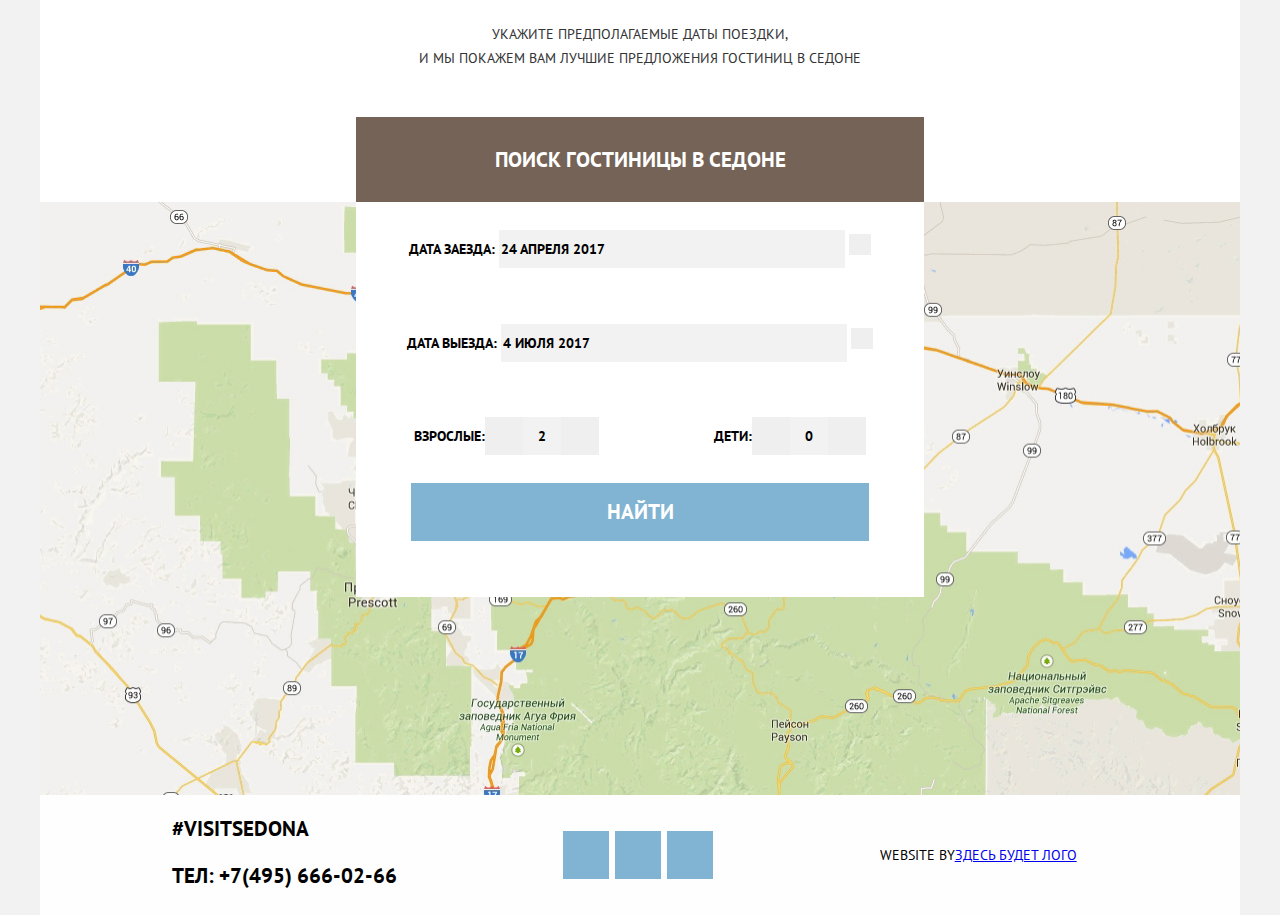
==== commit bfb8afeb: "Начало построения сетки" ====
--- a/index.html
+++ b/index.html
@@ -2,7 +2,7 @@
 <html lang="ru">
   <head>
     <meta charset="utf-8">
-    <link href="https://fonts.googleapis.com/css?family=PT+Sans&display=swap" rel="stylesheet">
+    <link href="https://fonts.googleapis.com/css?family=PT+Sans:400,700&display=swap" rel="stylesheet">
     <title>HTML Academy: Седона</title>
     <link href="css/normalize.css" rel="stylesheet">
     <link href="css/styles.css" rel="stylesheet">
@@ -11,7 +11,7 @@
     <!-- Шапка сайта: навигация и логотип города -->
     <header>
       <nav class="header-nav">
-        <a class="header-logo"><img src="img/logos/logo-sedona.svg" width="140" height="71" alt="Логотип города"></a>
+        <a class="header-logo-index"><img src="img/logos/logo-sedona.svg" width="140" height="71" alt="Логотип города"></a>
         <ul class="header-nav-list">
           <li class="header-nav-item"><a href="#" class="header-nav-link">Информация</a></li>
           <li class="header-nav-item"><a href="#" class="header-nav-link">Фото и видео</a></li>
@@ -26,7 +26,7 @@
       <!-- Блок 1: Приветствие и причины-преимущества -->
       <h1 class="visually-hidden">Седона</h1>
       <div class="welcome-banner">
-        <img src="img/welcome/intro-welcome.svg" width="459" height="353" alt="Приветствие">
+        <img src="img/welcome/intro-welcome.svg" width="459" height="353" alt="Приветствие" class="welcome-img-center">
       </div>
       <section>
         <div class="welcome-block">
@@ -35,10 +35,14 @@
         </div>
         <ul class="reason-list">
           <li class="reason-item">
-            <h2>Настоящий городок</h2>
-            <p>– №1 –</p>
-            <p>Седона - не аттракцион для туристов, там течет своя жизнь</p>
-            <span class="reason-picture"><img src="img/content/features/feature-picture-1.jpg" width="800" height="256" alt="Фото настоящего городка"></span>
+            <div class="reason-item-container">
+              <div class="reason-item-blue">
+                <h2>Настоящий городок</h2>
+                <p>– №1 –</p>
+                <p>Седона - не аттракцион для туристов, там течет своя жизнь</p>
+              </div>
+              <img class="reason-picture-right" src="img/content/features/feature-picture-1.jpg" width="800" height="256" alt="Фото настоящего городка">
+            </div>
             <ul class="reason-feature-list">
               <li class="reason-feature-item reason-housing-icon">
                 <h3>Жильё</h3>
@@ -53,26 +57,28 @@
                 <p>Не только китайского, но и местного производства</p>
               </li>
             </ul>
-          <li class="reason-item">
-            <span class="reason-feature-picture"><img src="img/content/features/feature-picture-2.jpg" width="800" height="256" alt="Мост дьявола"></span>
-            <h2>Там есть мост дьявола</h2>
-            <p>– №2 –</p>
-            <p>
-              Да, по нему можно пройти! Если конечно вы осмелитесь
-            </p>
           </li>
           <li class="reason-item">
+            <div class="reason-item-container">
+              <img class="reason-picture-left" src="img/content/features/feature-picture-2.jpg" width="800" height="256" alt="Мост дьявола">
+              <div class="reason-item-blue">
+                <h2>Там есть мост дьявола</h2>
+                <p>– №2 –</p>
+                <p>Да, по нему можно пройти! Если конечно вы осмелитесь</p>
+              </div>
+            </div>
+          </li>
+          <li class="reason-item reason-item-grey">
             <h2>Небольшая площадь</h2>
             <p>– №3 –</p>
-            <p>Все достопримечательности находятся очень близко
-            </p>
+            <p>Все достопримечательности находятся очень близко</p>
           </li>
-          <li class="reason-item">
+          <li class="reason-item reason-item-grey">
             <h2>Красивая дорога</h2>
             <p>– №4 –</p>
             <p>Ехать в Седону из Лас-Вегаса совсем не скучно!</p>
           </li>
-          <li class="reason-item">
+          <li class="reason-item reason-item-grey">
             <h2>Мало туристов</h2>
             <p>– №5 –</p>
             <p>Большинство едет в Гранд каньон и толпится там</p>
@@ -85,26 +91,26 @@
         <div class="search-preconditions">
           <h2>Заинтересовались?</h2>
           <p>Укажите предполагаемые даты поездки, <br>и мы покажем вам лучшие предложения гостиниц в Седоне</p>
+          <button class="search-form-display" type="button">Поиск гостиницы в Седоне</button>
         </div>
-        <button class="search-form-button" type="button">Поиск гостиницы в Седоне</button>
-        <form class="search-form-back" action="https://echo.htmlacademy.ru" method="post">
-          <div>
+        <form class="search-form-container" action="https://echo.htmlacademy.ru" method="post">
+          <div class="search-form-arrival">
             <label class="search-form-label" for="date-arrival">Дата заезда:</label>
             <input class="search-form-date" id="date-arrival" type="text" name="date-arrival" value="" placeholder="24 апреля 2017">
             <button class="search-button-calendar" type="button" aria-label="Выбрать дату заезда"></button>
           </div>
-          <div>
+          <div class="search-form-departure">
             <label class="search-form-label" for="date-departure">Дата выезда:</label>
             <input class="search-form-date" id="date-departure" type="text" name="date-departure" value="" placeholder="4 июля 2017">
             <button class="search-button-calendar" type="button" aria-label="Выбрать дату отъезда"></button>
           </div>
-          <div>
+          <div class="search-form-adults">
             <label class="search-form-label" for="adult">Взрослые:</label>
             <button class="search-button-minus" type="button" aria-label="Уменьшить количество"></button>
             <input class="search-form-guests" id="adult" type="text" name="adult" value="" placeholder="2">
             <button class="search-button-plus" type="button" aria-label="Увеличить количество"></button>
           </div>
-          <div>
+          <div class="search-form-children">
             <label class="search-form-label" for="children">Дети:</label>
             <button class="search-button-minus" type="button" aria-label="Уменьшить количество"></button>
             <input class="search-form-guests" id="children" type="text" name="children" value="" placeholder="0">
@@ -114,19 +120,19 @@
         </form>
       </section>
 
-      <section class="map">
+      <section>
         <h2 class="visually-hidden">Карта</h2>
         <a href="#" class="map-link">
-          <img class="map-picture" src="img/content/map/map.jpg" width="1200" height="593" alt="Седона находится в США, Штат Аризона, Графство Явапай">
+          <img class="map" src="img/content/map/map.jpg" width="1200" height="593" alt="Седона находится в США, Штат Аризона, Графство Явапай">
         </a>
-        <!-- <iframe src="https://www.google.com/maps/embed?pb=!1m18!1m12!1m3!1d1187671.550791491!2d-112.2405731685664!3d34.69230973610526!2m3!1f0!2f0!3f0!3m2!1i1024!2i768!4f13.1!3m3!1m2!1s0x872da132f942b00d%3A0x5548c523fa6c8efd!2z0KHQtdC00L7QvdCwLCDQkNGA0LjQt9C-0L3QsCA4NjMzNiwg0KHQqNCQ!5e0!3m2!1sru!2sru!4v1580642350026!5m2!1sru!2sru" width="1200" height="593" style="border:0;" allowfullscreen=""></iframe> -->
+        <!-- <iframe class="map" src="https://www.google.com/maps/embed?pb=!1m18!1m12!1m3!1d1187671.550791491!2d-112.2405731685664!3d34.69230973610526!2m3!1f0!2f0!3f0!3m2!1i1024!2i768!4f13.1!3m3!1m2!1s0x872da132f942b00d%3A0x5548c523fa6c8efd!2z0KHQtdC00L7QvdCwLCDQkNGA0LjQt9C-0L3QsCA4NjMzNiwg0KHQqNCQ!5e0!3m2!1sru!2sru!4v1580642350026!5m2!1sru!2sru" width="1200" height="593" style="border:0;" allowfullscreen=""></iframe> -->
       </section>
 
     </main>
 
     <!-- "Подвал" -->
-    <footer class="footer-back">
-      <div>
+    <footer class="footer-container">
+      <div class="footer-contact">
         <p class="footer-hashtag">#VisitSedona</p>
         <a class="footer-phone" href="tel:+74956660266">Тел: +7(495) 666-02-66</a>
       </div>
@@ -135,8 +141,10 @@
         <a href="https://www.facebook.com/VisitSedona" class="footer-icon-social" aria-label="Facebook" title="Facebook"></a>
         <a href="https://www.youtube.com/user/SedonaAZ1" class="footer-icon-social" aria-label="Youtube" title="Youtube"></a>
       </span>
-      <p class="footer-by-text">Website by</p>
-      <a href="https://htmlacademy.ru/intensive/htmlcss" class="footer-by-logo" aria-label="HTML Academy">здесь будет лого</a>
+      <div class="footer-by">
+        <p class="footer-by-text">Website by</p>
+        <a href="https://htmlacademy.ru/intensive/htmlcss" class="footer-by-logo" aria-label="HTML Academy">здесь будет лого</a>
+      </div>
     </footer>
 
     <script src="js/main.js"></script>
--- a/css/styles.css
+++ b/css/styles.css
@@ -1,7 +1,16 @@
+html {
+  box-sizing: border-box;
+}
+
+*,
+*::after,
+*::before {
+    box-sizing: inherit;
+}
+
 body {
   margin: 0;
   padding: 0;
-  width: 1280px;
 
   font-family: "PT Sans", Arial, sans-serif;
   font-size: 14px;
@@ -25,58 +34,97 @@
   overflow: hidden;
 }
 
+.header-logo-index {
+  position: absolute;
+  top: 0;
+  left: 529px;
+}
+
 .header-logo {
   position: absolute;
   top: 0;
-  left: 569px;
+  left: 529px;
+}
+
+/* Не нашел, как должен вести себя логотип при выделении/клике. Пока сделал так */
+.header-logo:hover,
+.header-logo:focus {
+  opacity: 0.8;
+  outline: none;
+}
+
+.header-logo:active {
+  opacity: 0.5;
 }
 
 /* Навигация */
 .header-nav {
-  height: 56px;
-
+  position: relative;
+  margin: auto;
+  width: 1200px;
   background-color: #ffffff;
 }
 
 .header-nav-list {
   display: flex;
+  margin: 0;
+  padding: 0;
   list-style: none;
 }
 
 .header-nav-item {
   width: 239px;
-  text-align: left;
-  vertical-align: middle;
-}
-
-.header-nav-item a {
-  display: block;
+  height: 56px;
+  margin: auto;
+  text-align: center;
+}
+
+.header-nav-link {
   line-height: 26px;
   font-weight: bold;
   color: #000000;
   text-decoration: none;
 }
 
-.header-nav-item a:hover,
-.header-nav-item a:focus {
+.header-nav-link:hover,
+.header-nav-link:focus {
     color: #81b3d2;
-}
-
-.header-nav-item a:active {
+    outline: none;
+}
+
+.header-nav-link:active {
     color: rgba(0, 0, 0, 0.3);
+}
+
+.header-nav-link.current,
+.header-nav-link.current:hover,
+.header-nav-link.current:active {
+  color: #766357;
 }
 
 /* Приветствие */
 .welcome-banner {
+  margin: auto;
+  padding: 0;
+  width: 1200px;
+
   background-color: #81b3d2;
   background-image:
     url("../img/welcome/intro-mask.svg"),
     url("../img/background/background-photo.jpg");
   background-size: 1200px 59px, 1200px 773px;
+  background-position: bottom center, top center;
   background-repeat: no-repeat;
 }
 
+.welcome-img-center {
+  display: flex;
+  flex-wrap: wrap;
+  margin: auto;
+}
+
 .welcome-block {
+  margin: auto;
   width: 1200px;
   height: 216px;
 
@@ -84,6 +132,7 @@
 }
 
 .welcome-block h2 {
+  margin: auto;
   width: 440px;
   height: 48px;
 
@@ -102,6 +151,12 @@
 
 /* Причины */
 .reason-list {
+  display: flex;
+  flex-wrap: wrap;
+  width: 1200px;
+  margin: auto;
+  padding: 0;
+
   list-style: none;
 }
 
@@ -110,20 +165,27 @@
 }
 
 .reason-item h2 {
+  margin: 0;
+  /* временно */
+  padding-top: 50px;
   font-size: 21px;
   font-weight: bold;
   line-height: 21px;
 }
 
-.reason-item:nth-child(1),
-.reason-item:nth-child(2) {
+.reason-item-blue {
+  width: 400px;
+  height: 256px;
+
   color: #ffffff;
   background-color: #81b3d2;
 }
 
-.reason-item:nth-child(3),
-.reason-item:nth-child(4),
-.reason-item:nth-child(5) {
+.reason-item-container {
+  display: flex;
+}
+
+.reason-item-grey {
   display: inline-block;
   width: 400px;
   height: 256px;
@@ -131,18 +193,29 @@
   background-color: #eeeeee;
 }
 
-.reason-item:nth-child(3) p,
-.reason-item:nth-child(4) p,
-.reason-item:nth-child(5) p {
+.reason-item-grey p {
   color: #333333;
+}
+
+.reason-picture-right {
+  margin-right: 0;
+}
+
+.reason-picture-left {
+  margin-left: 0;
 }
 
 /* Доп. преимущества причин */
 .reason-feature-list{
+  display: flex;
+  padding: 0;
+
   list-style: none;
 }
 
 .reason-feature-item {
+  width: 400px;
+
   background-color: #ffffff;
 }
 
@@ -157,6 +230,10 @@
 .reason-feature-item p {
   text-align: center;
   color: #333333;
+}
+
+.srt1 {
+  margin-left: 73px;
 }
 
 .reason-housing-icon {
@@ -174,15 +251,27 @@
   background-repeat: no-repeat;
 }
 
+
+/* .search-container {
+} */
+
 /* Предусловия формы поиска */
 .search-preconditions {
+  margin: auto;
+
   width: 1200px;
   height: 290px;
 
+  text-align: center;
   background-color: #ffffff;
 }
 
 .search-preconditions h2 {
+  /* временно */
+  margin-top: 0;
+  margin-bottom: 24px;
+  padding-top: 50px;
+
   font-size: 30px;
   font-weight: bold;
   line-height: 36px;
@@ -190,6 +279,9 @@
 }
 
 .search-preconditions p {
+  /* временно */
+  margin-top: 0;
+  margin-bottom: 47px;
 
   line-height: 24px;
   text-align: center;
@@ -197,9 +289,10 @@
 }
 
 /* Кнопка отображения формы поиска */
-.search-form-button {
+.search-form-display {
   width: 568px;
   height: 86px;
+  margin-bottom: 0;
 
   font-size: 21px;
   font-weight: bold;
@@ -211,18 +304,26 @@
   border: none;
 }
 
-.search-form-button:hover,
-.search-form-button:focus {
+.search-form-display:hover,
+.search-form-display:focus {
   background-color: #604e43;
-}
-
-.search-form-button:active {
+  outline: none;
+}
+
+.search-form-display:active {
   color: rgba(255, 255, 255, 0.3);
   background-color: #503e33;
 }
 
-/* Фон формы поиска */
-.search-form-back {
+/* Форма поиска */
+.search-form-container {
+  position: absolute;
+  display: flex;
+  flex-wrap: wrap;
+  margin: auto;
+  left: 50%;
+  transform: translateX(-50%);
+
   width: 568px;
   height: 395px;
 
@@ -249,40 +350,81 @@
   color: #000000;
 
   background-color: #f2f2f2;
+  border: none;
 }
 
 .search-form-date:hover,
 .search-form-date:focus {
   background-color: #ebebeb;
+  outline: none;
 }
 
 .search-form-date:active {
   background-color: #ffffff
 }
 
+.search-form-date::placeholder {
+  color: #000000;
+  text-transform: uppercase;
+}
 
 /* Поля ввода количества гостей */
 .search-form-guests {
   width: 38px;
   height: 38px;
+  padding: 0;
 
   font-size: 14px;
   font-weight: bold;
-  text-align: left;
+  text-align: center;
   color: #000000;
 
   background-color: #f2f2f2;
+  border: none;
 }
 
 .search-form-guests:hover,
 .search-form-guests:focus {
   background-color: #ebebeb;
+  outline: none;
 }
 
 .search-form-guests:active {
   background-color: #ffffff
 }
 
+.search-form-guests::placeholder {
+  color: #000000;
+  text-align: center;
+}
+
+/* возможно позже объединить в один класс */
+.search-form-arrival {
+  margin: auto;
+  align-self: auto;
+}
+
+.search-form-departure {
+  margin: auto;
+  align-self: auto;
+}
+
+.search-form-people {
+  margin: auto;
+  align-self: auto;
+}
+
+.search-form-children {
+  display: flex;
+  margin: auto;
+  align-items: center;
+}
+
+.search-form-adults {
+  display: flex;
+  margin: auto;
+  align-items: center;
+}
 
 /* Иконка календаря */
 .search-button-calendar {
@@ -294,11 +436,14 @@
 
 .search-button-calendar {
   fill: #cacaca;
+
+  border: none;
 }
 
 .search-button-calendar:hover,
 .search-button-calendar:focus {
   fill: #000000;
+  outline: none;
 }
 
 .search-button-calendar:active {
@@ -307,15 +452,20 @@
 
 /* Иконка плюса */
 .search-button-plus {
+  margin: 0;
+  padding: 0;
+
   width: 38px;
   height: 38px;
 
   fill: #cacaca;
+  border: none;
 }
 
 .search-button-plus:hover,
 .search-button-plus:focus {
   fill: #000000;
+  outline: none;
 }
 
 .search-button-plus:active {
@@ -328,11 +478,13 @@
   height: 38px;
 
   fill: #cacaca;
+  border: none;
 }
 
 .search-button-minus:hover,
 .search-button-minus:focus {
   fill: #000000;
+  outline: none;
 }
 
 .search-button-minus:active {
@@ -344,6 +496,9 @@
   width: 458px;
   height: 58px;
 
+  margin-left: auto;
+  margin-right: auto;
+
   font-size: 21px;
   font-weight: bold;
   line-height: 26px;
@@ -357,6 +512,7 @@
 .search-button:hover,
 .search-button:focus {
   background-color: #669ec0;
+  outline: none;
 }
 
 .search-button:active {
@@ -365,24 +521,134 @@
 }
 
 /* Карта */
-/* .map {
-
-}
-
-.map-link {
-
-}
-
-.map-picture {
-
-}
-*/
-
-
-.filter-list{
+.map {
+  display: flex;
+  margin: auto;
+
+  background-color: #eeeeee;
+}
+
+/* .map-picture {
+  display: flex;
+  margin: auto;
+} */
+
+
+.filter-container {
+  display: flex;
+  width: 1200px;
+  min-height: 217px;
+  margin: auto;
+  background-color: #669ec0;
+  background-image: url("../img/background/background-filter.jpg");
+  background-repeat: no-repeat;
+
+  background-size: 1200px 773px;
+  background-position: center;
+  background-repeat: no-repeat;
+}
+
+.filter-container fieldset {
+  display: flex;
+  margin: auto;
+  margin-left: 72px;
+
+  border: none;
+}
+
+/* .filter-price {
+  display: flex;
+  width: 314px;
+  height: 32px;
+} */
+
+
+.filter-price-from {
+  display: inline-block;
+  align-content: flex-end;
+  width: 157px;
+  height: 32px;
+  border-top: solid 2px #ffffff;
+  border-bottom: solid 2px #ffffff;
+  border-left: solid 2px #ffffff;
+  border-radius: 2px;
+}
+
+
+.filter-price-to {
+  display: inline-block;
+  width: 157px;
+  height: 32px;
+  border-top: solid 2px #ffffff;
+  border-bottom: solid 2px #ffffff;
+  border-right: solid 2px #ffffff;
+  border-radius: 2px;
+}
+
+.filter-price-value {
+  width: 50px;
+  margin: 0;
+}
+
+.filter-legend {
+  font-size: 16px;
+  font-weight: bold;
+  text-align: left;
+  color: #ffffff;
+}
+
+.filter-legend-label {
+  font-size: 16px;
+  color: #ffffff;
+}
+
+.filter-input {
+  height: 32px;
+
+  font-size: 14px;
+  text-align: center;
+  color: #ffffff;
+
+  border: none;
+  background-color: transparent;
+}
+
+.filter-input::placeholder {
+  color: #ffffff;
+}
+
+.filter-list {
+  padding: 0;
   list-style-type: none;
 }
 
+.filter-list label {
+  text-align: left;
+  color: #ffffff;
+}
+
+.filter-button {
+  width: 133px;
+  height: 32px;
+
+  text-transform: uppercase;
+  color: #ffffff;
+
+  background-color: transparent;
+  border: solid 2px #ffffff;
+  border-radius: 2px;
+}
+
+.filter-button:hover,
+.filter-button:focus {
+
+  color: #000000;
+
+  border: solid 2px #ffffff;
+  background-color: #ffffff;
+  outline: none;
+}
+
 /* Слайдер с друмя точками */
 
 /* .cost-range-slider {
@@ -390,19 +656,110 @@
 } */
 
 /* Заканчиваются стили слайдера */
+
+.hotel-result {
+  display: flex;
+  align-items: center;
+  min-height: 86px;
+  margin: auto;
+  width: 1200px;
+  background-color: #ffffff;
+}
+
+.hotel-result-count {
+  padding-left: 72px;
+  font-size: 21px;
+  font-weight: bold;
+  line-height: 26px;
+  text-align: left;
+  color: #000000;
+}
+
+.hotel-result-sort {
+  padding-left: 49px;
+  margin-right: 40px;
+  font-size: 12px;
+  line-height: 18px;
+  text-align: left;
+  color: #000000;
+}
+
+.hotel-result-link {
+  font-size: 12px;
+  line-height: 18px;
+  text-align: left;
+  text-decoration: none;
+  color: rgba(0, 0, 0, 0.3);
+
+  border-bottom: 1px dotted #81b3d2;
+}
+
+.hotel-result-link:hover,
+.hotel-result-link:focus {
+  color: #81b3d2;
+  border-bottom: 1px dotted #81b3d2;
+  outline: none;
+}
+
+.hotel-result-link:active {
+  color: #000000;
+  border-bottom: none;
+}
+
+.hotel-result-link.current {
+  color: #81b3d2;
+  border-bottom: none;
+}
+
+.hotel-result-link.left {
+  margin-left: 33px;
+}
 
 /* Гостиницы */
 .hotel-list {
+  width: 1200px;
+  margin: auto;
+  padding: 0;
+  border-bottom: solid  1px #E6E6E6;
   list-style-type: none;
 }
 
 .hotel-item {
+  display: flex;
+  align-items: center;
+
+  min-height: 151px;
+  padding-left: 72px;
+
   background-color: #ffffff;
+  border-top: solid  1px #E6E6E6;
+}
+
+.hotel-item-info {
+  padding-left: 31px;
+}
+
+.hotel-item-container {
+  display: flex;
 }
 
 .hotel-list p {
+  margin: 0;
+  padding: 0;
+
   text-align: left;
   color: #333333;
+}
+
+.hotel-list .type {
+  width: 110px;
+  height: 27px;
+}
+
+.hotel-list .price {
+  width: 142px;
+  height: 27px;
+  padding-left: 6px;
 }
 
 .hotel-title {
@@ -417,6 +774,7 @@
 .hotel-title:hover,
 .hotel-title:focus {
   color: #81b3d2;
+  outline: none;
 }
 
 .hotel-title:active {
@@ -425,7 +783,6 @@
 
 /* Запрос подробностей о гостинице */
 .hotel-details {
-  display: inline-block;
   width: 110px;
   height: 27px;
 
@@ -441,6 +798,7 @@
 .hotel-details:hover,
 .hotel-details:focus {
   background-color: #669ec0;
+  outline: none;
 }
 
 .hotel-details:active {
@@ -450,9 +808,9 @@
 
 /* Резервирование гостиницы */
 .hotel-reservation {
-  display: inline-block;
   width: 142px;
   height: 27px;
+  margin-left: 6px;
 
   font-weight: bold;
   /* если не будет способа сместить текст на центр, сохранив выравнивание по центру из макета, то придется обернуть <a> в <div>/<span>, перевесить класс на него, выделив часть правил в новое: ".hotel-reservation a {}"*/
@@ -466,6 +824,7 @@
 .hotel-reservation:hover,
 .hotel-reservation:focus {
   background-color: #604e43;
+  outline: none;
 }
 
 .hotel-reservation:active {
@@ -473,8 +832,13 @@
   background-color: #503e33;
 }
 
+/* использовать для оформления звезд */
+/* .hotel-stars {
+
+} */
+
 .hotel-ratio {
-  display: inline-block;
+  margin-left: 522px;
   width: 110px;
   height: 27px;
 
@@ -486,26 +850,31 @@
 
 
 /* Подвал */
-.footer-back {
+.footer-container {
+  display: flex;
+  flex-wrap: wrap;
+  margin: auto;
   width: 1200px;
   height: 120px;
 
   background-color: rgba(255, 255, 255, 0.9);
 }
 
- /* .footer-icon-block {
-
-} */
+.footer-contact {
+  margin-left: 132px;
+}
 
 /* Хэштег */
 
 .footer-hashtag {
+  /* margin: 36px 0 0 0; */
   font-size: 21px;
   font-weight: bold;
   line-height: 26px;
 }
 
 .footer-phone {
+  /* margin: 0 0 32px 0; */
   font-size: 21px;
   font-weight: bold;
   line-height: 26px;
@@ -513,14 +882,28 @@
   text-decoration: none;
 }
 
+/* Не нашел, как должен вести себя телефон при выделении/клике. Пока сделал по аналогии с названием-ссылкой гостиницы */
+.footer-phone:hover,
+.footer-phone:focus {
+  color: #81b3d2;
+  outline: none;
+}
+
+.footer-phone:active {
+  color: rgba(0, 0, 0, 0.3);
+}
+
 /* Блок иконок соц. сетей */
- /* .footer-icon-block {
-
-} */
+.footer-icon-block {
+  display: flex;
+  align-items: center;
+  margin: auto;
+}
 
 /* Иконки соц. сетей */
 .footer-icon-social {
   display: inline-flex;
+  margin: 3px;
   width: 46px;
   height: 48px;
   background-color: #81b3d2;
@@ -531,11 +914,18 @@
 .footer-icon-social:hover,
 .footer-icon-social:focus {
   background-color: #669ec0;
+  outline: none;
 }
 
 .footer-icon-social:active {
   background-color: #5496bd;
   opacity: 0.3;
+}
+
+.footer-by {
+  display: flex;
+  align-items: center;
+  margin-right: auto;
 }
 
 /* Текст разработчика */
@@ -553,6 +943,7 @@
 .footer-by-logo:hover,
 .footer-by-logo:focus {
   fill: #81b3d2;
+  outline: none;
 }
 
 .footer-by-logo:active {
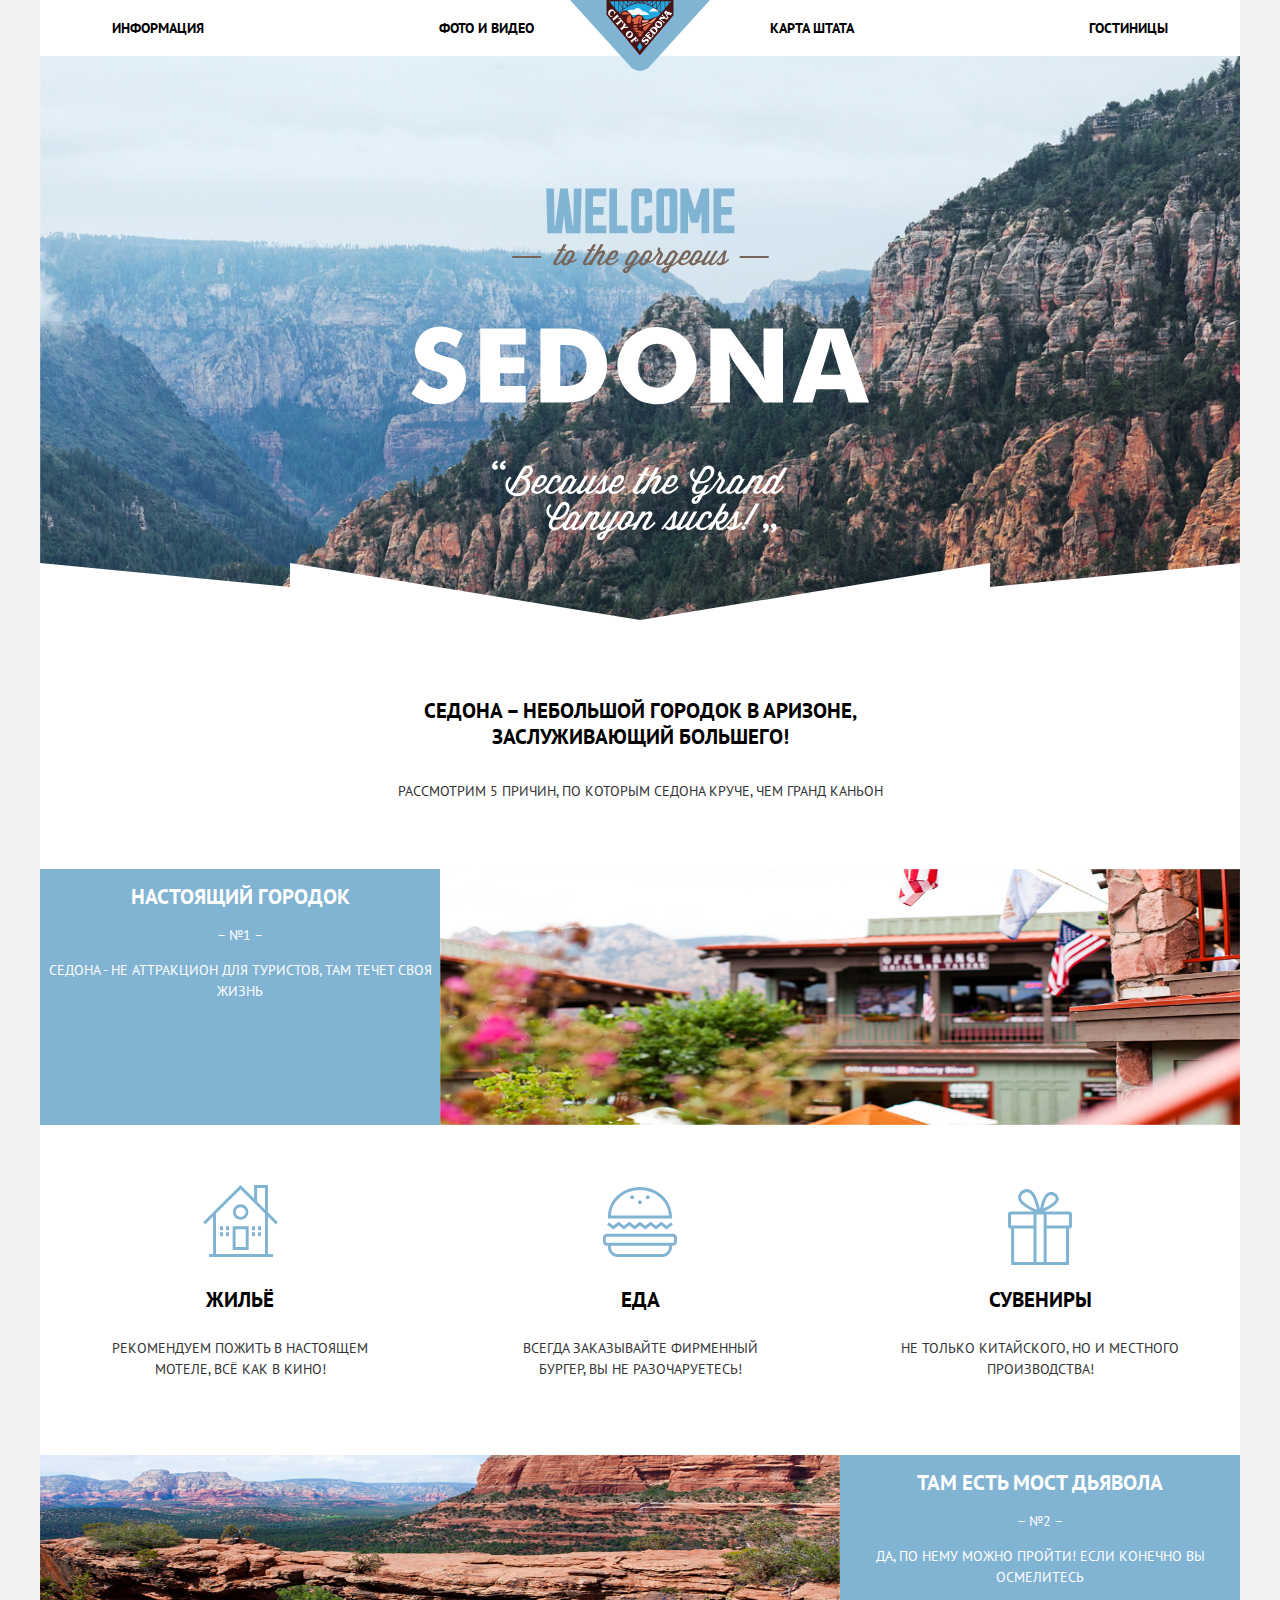
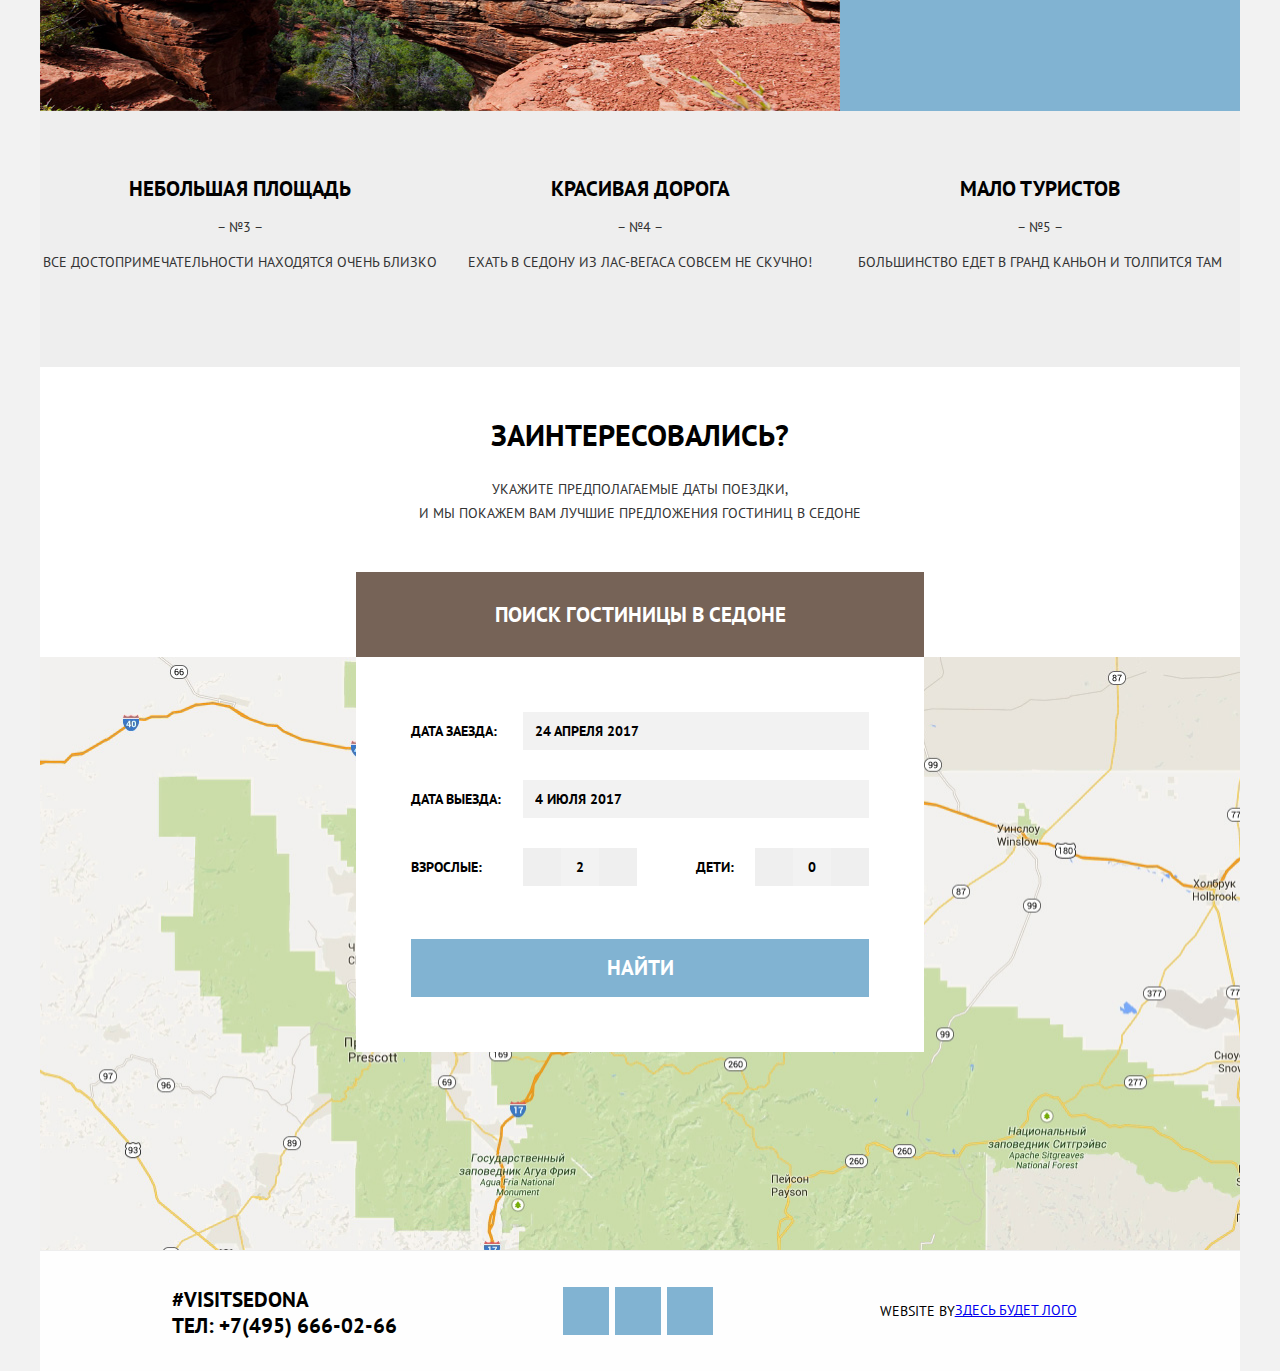
==== commit d80f4395: "Продолжение построения сетки" ====
--- a/index.html
+++ b/index.html
@@ -2,12 +2,14 @@
 <html lang="ru">
   <head>
     <meta charset="utf-8">
-    <link href="https://fonts.googleapis.com/css?family=PT+Sans:400,700&display=swap" rel="stylesheet">
     <title>HTML Academy: Седона</title>
-    <link href="css/normalize.css" rel="stylesheet">
-    <link href="css/styles.css" rel="stylesheet">
+    <link rel="stylesheet" type="text/css" href="css/normalize.css">
+    <link href="https://fonts.googleapis.com/css?family=PT+Sans:400,700&amp;subset=cyrillic" rel="stylesheet">
+    <link rel="stylesheet" type="text/css" href="css/styles.css">
   </head>
-  <body>
+  <body class="body-container">
+    <!-- <div class="body-container"> -->
+
     <!-- Шапка сайта: навигация и логотип города -->
     <header>
       <nav class="header-nav">
@@ -19,134 +21,185 @@
           <li class="header-nav-item"><a href="hotels.html" class="header-nav-link">Гостиницы</a></li>
         </ul>
       </nav>
-     </header>
-
-     <!-- Основное содержимое -->
-     <main>
-      <!-- Блок 1: Приветствие и причины-преимущества -->
-      <h1 class="visually-hidden">Седона</h1>
-      <div class="welcome-banner">
-        <img src="img/welcome/intro-welcome.svg" width="459" height="353" alt="Приветствие" class="welcome-img-center">
-      </div>
-      <section>
-        <div class="welcome-block">
-          <h2>Седона – небольшой городок в Аризоне, заслуживающий большего!</h2>
-          <p>Рассмотрим 5 причин, по которым Седона круче, чем Гранд каньон!</p>
-        </div>
-        <ul class="reason-list">
-          <li class="reason-item">
-            <div class="reason-item-container">
-              <div class="reason-item-blue">
-                <h2>Настоящий городок</h2>
-                <p>– №1 –</p>
-                <p>Седона - не аттракцион для туристов, там течет своя жизнь</p>
-              </div>
-              <img class="reason-picture-right" src="img/content/features/feature-picture-1.jpg" width="800" height="256" alt="Фото настоящего городка">
-            </div>
-            <ul class="reason-feature-list">
-              <li class="reason-feature-item reason-housing-icon">
-                <h3>Жильё</h3>
-                <p>Рекомендуем пожить в настоящем мотеле, всё как в кино!</p>
-              </li>
-              <li class="reason-feature-item reason-food-icon">
-                <h3>Еда</h3>
-                <p>Всегда заказывайте фирменный бургер, вы не разочаруетесь!</p>
-              </li>
-              <li class="reason-feature-item reason-gift-icon">
-                <h3>Сувениры</h3>
-                <p>Не только китайского, но и местного производства</p>
-              </li>
-            </ul>
-          </li>
-          <li class="reason-item">
-            <div class="reason-item-container">
-              <img class="reason-picture-left" src="img/content/features/feature-picture-2.jpg" width="800" height="256" alt="Мост дьявола">
-              <div class="reason-item-blue">
-                <h2>Там есть мост дьявола</h2>
-                <p>– №2 –</p>
-                <p>Да, по нему можно пройти! Если конечно вы осмелитесь</p>
-              </div>
-            </div>
-          </li>
-          <li class="reason-item reason-item-grey">
-            <h2>Небольшая площадь</h2>
-            <p>– №3 –</p>
-            <p>Все достопримечательности находятся очень близко</p>
-          </li>
-          <li class="reason-item reason-item-grey">
-            <h2>Красивая дорога</h2>
-            <p>– №4 –</p>
-            <p>Ехать в Седону из Лас-Вегаса совсем не скучно!</p>
-          </li>
-          <li class="reason-item reason-item-grey">
-            <h2>Мало туристов</h2>
-            <p>– №5 –</p>
-            <p>Большинство едет в Гранд каньон и толпится там</p>
-          </li>
-        </ul>
-      </section>
-
-      <!-- Блок 2: Поиск гостиницы -->
-      <section>
+    </header>
+
+      <!-- Основное содержимое -->
+      <main class="main-container">
+
+        <h1 class="visually-hidden">Седона</h1>
+
+        <!-- Блок 1: Приветствие -->
+        <section class="welcome-container">
+          <div class="welcome-banner">
+            <img src="img/welcome/intro-welcome.svg" width="459" height="353" alt="Приветствие">
+          </div>
+          <div class="welcome-block">
+            <h2>Седона – небольшой городок в Аризоне, заслуживающий большего!</h2>
+            <p>Рассмотрим 5 причин, по которым Седона круче, чем Гранд Каньон</p>
+          </div>
+        </section>
+
+       <!-- Блок 2: Причины-преимущества -->
+        <section>
+          <ul class="reason-list">
+            <li>
+              <!-- Row 1 -->
+              <div class="reason-item-first">
+                <!-- Column 1 -->
+                <div class="reason-item reason-item-blue">
+                  <h2>Настоящий городок</h2>
+                  <p>– №1 –</p>
+                  <p>Седона - не аттракцион для туристов, там течет своя жизнь</p>
+                </div>
+                <!-- Column 2 -->
+                <img class="reason-picture-right" src="img/content/features/feature-picture-1.jpg" width="800" height="256" alt="Фото настоящего городка">
+              </div>
+              <!-- Row 2 -->
+              <ul class="reason-feature-list">
+                <!-- Column 1 -->
+                <li class="reason-feature-item reason-housing-icon">
+                  <h3>Жильё</h3>
+                  <p>Рекомендуем пожить в настоящем мотеле, всё как в кино!</p>
+                </li>
+                <!-- Column 2 -->
+                <li class="reason-feature-item reason-food-icon">
+                  <h3>Еда</h3>
+                  <p>Всегда заказывайте фирменный бургер, вы не разочаруетесь!</p>
+                </li>
+                <!-- Column 3 -->
+                <li class="reason-feature-item reason-gift-icon">
+                  <h3>Сувениры</h3>
+                  <p>Не только китайского, но и местного производства!</p>
+                </li>
+              </ul>
+            </li>
+            <li>
+              <!-- Row 3 -->
+              <div class="reason-item-second">
+                <!-- Column 1 -->
+                <div class="reason-item reason-item-blue">
+                  <h2>Там есть мост дьявола</h2>
+                  <p>– №2 –</p>
+                  <p>Да, по нему можно пройти! Если конечно вы осмелитесь</p>
+                </div>
+                <!-- Column 2 -->
+                <img class="reason-picture-left" src="img/content/features/feature-picture-2.jpg" width="800" height="256" alt="Мост дьявола">
+              </div>
+            </li>
+            <!-- Row 4 -->
+            <li>
+              <ul class="reason-others-list">
+                <!-- Column 1 -->
+                <li class="reason-item reason-item-grey">
+                  <h2>Небольшая площадь</h2>
+                  <p>– №3 –</p>
+                  <p>Все достопримечательности находятся очень близко</p>
+                </li>
+                <!-- Column 2 -->
+                <li class="reason-item reason-item-grey">
+                  <h2>Красивая дорога</h2>
+                  <p>– №4 –</p>
+                  <p>Ехать в Седону из Лас-Вегаса совсем не скучно!</p>
+                </li>
+                <!-- Column 3 -->
+                <li class="reason-item reason-item-grey">
+                  <h2>Мало туристов</h2>
+                  <p>– №5 –</p>
+                  <p>Большинство едет в Гранд каньон и толпится там</p>
+                </li>
+              </ul>
+            </li>
+          </ul>
+        </section>
+
+      <!-- Блок 3: Поиск гостиницы -->
+      <section class="search-container">
         <div class="search-preconditions">
           <h2>Заинтересовались?</h2>
           <p>Укажите предполагаемые даты поездки, <br>и мы покажем вам лучшие предложения гостиниц в Седоне</p>
           <button class="search-form-display" type="button">Поиск гостиницы в Седоне</button>
         </div>
+
         <form class="search-form-container" action="https://echo.htmlacademy.ru" method="post">
-          <div class="search-form-arrival">
-            <label class="search-form-label" for="date-arrival">Дата заезда:</label>
-            <input class="search-form-date" id="date-arrival" type="text" name="date-arrival" value="" placeholder="24 апреля 2017">
-            <button class="search-button-calendar" type="button" aria-label="Выбрать дату заезда"></button>
+
+          <!-- Row 1 -->
+          <div class="search-form-inputs">
+            <!-- Row 1.1 -->
+            <div class="inputs-date">
+              <label class="search-form-label" for="date-arrival">Дата заезда:</label>
+              <input class="search-form-input-date" id="date-arrival" type="text" name="date-arrival" value="" placeholder="24 апреля 2017">
+              <!-- <button class="search-button-calendar" type="button" aria-label="Выбрать дату заезда"></button> -->
+            </div>
+
+            <!-- Row 1.2 -->
+            <div class="inputs-date">
+              <label class="search-form-label" for="date-departure">Дата выезда:</label>
+              <input class="search-form-input-date" id="date-departure" type="text" name="date-departure" value="" placeholder="4 июля 2017">
+              <!-- <button class="search-button-calendar" type="button" aria-label="Выбрать дату отъезда"></button> -->
+            </div>
+
+            <!-- Row 1.3 -->
+            <div class="inputs-people">
+              <!-- Column 1.3.1 -->
+              <div class="inputs-people-label-and-count">
+                <label class="search-form-label" for="adult">Взрослые:</label>
+                <div class="inputs-people-count">
+                  <button class="search-button-minus" type="button" aria-label="Уменьшить количество"></button>
+                  <input class="search-form-input-people" id="adult" type="text" name="adult" value="" placeholder="2">
+                  <button class="search-button-plus" type="button" aria-label="Увеличить количество"></button>
+                </div>
+              </div>
+
+              <!-- Column 1.3.2 -->
+              <div class="inputs-people-label-and-count">
+                <label class="search-form-label children" for="children">Дети:</label>
+                <div class="inputs-people-count">
+                  <button class="search-button-minus" type="button" aria-label="Уменьшить количество"></button>
+                  <input class="search-form-input-people" id="children" type="text" name="children" value="" placeholder="0">
+                  <button class="search-button-plus" type="button" aria-label="Увеличить количество"></button>
+                </div>
+              </div>
+            </div>
           </div>
-          <div class="search-form-departure">
-            <label class="search-form-label" for="date-departure">Дата выезда:</label>
-            <input class="search-form-date" id="date-departure" type="text" name="date-departure" value="" placeholder="4 июля 2017">
-            <button class="search-button-calendar" type="button" aria-label="Выбрать дату отъезда"></button>
-          </div>
-          <div class="search-form-adults">
-            <label class="search-form-label" for="adult">Взрослые:</label>
-            <button class="search-button-minus" type="button" aria-label="Уменьшить количество"></button>
-            <input class="search-form-guests" id="adult" type="text" name="adult" value="" placeholder="2">
-            <button class="search-button-plus" type="button" aria-label="Увеличить количество"></button>
-          </div>
-          <div class="search-form-children">
-            <label class="search-form-label" for="children">Дети:</label>
-            <button class="search-button-minus" type="button" aria-label="Уменьшить количество"></button>
-            <input class="search-form-guests" id="children" type="text" name="children" value="" placeholder="0">
-            <button class="search-button-plus" type="button" aria-label="Увеличить количество"></button>
-          </div>
+
+          <!-- Row 2 -->
           <button class="search-button" type="submit">Найти</button>
+
         </form>
       </section>
 
-      <section>
+      <!-- Блок 4: Карта -->
+      <section class="map-container">
         <h2 class="visually-hidden">Карта</h2>
-        <a href="#" class="map-link">
-          <img class="map" src="img/content/map/map.jpg" width="1200" height="593" alt="Седона находится в США, Штат Аризона, Графство Явапай">
+        <a class="map-link">
+          <img class="map" src="img/content/map/map.jpg" width="1200" height="593" alt="Седона находится в США, Штат Аризона, Графство Явапай, на Юг от Флагстаффа">
         </a>
-        <!-- <iframe class="map" src="https://www.google.com/maps/embed?pb=!1m18!1m12!1m3!1d1187671.550791491!2d-112.2405731685664!3d34.69230973610526!2m3!1f0!2f0!3f0!3m2!1i1024!2i768!4f13.1!3m3!1m2!1s0x872da132f942b00d%3A0x5548c523fa6c8efd!2z0KHQtdC00L7QvdCwLCDQkNGA0LjQt9C-0L3QsCA4NjMzNiwg0KHQqNCQ!5e0!3m2!1sru!2sru!4v1580642350026!5m2!1sru!2sru" width="1200" height="593" style="border:0;" allowfullscreen=""></iframe> -->
+        <!-- <iframe class="map-frame" src="https://www.google.com/maps/embed?pb=!1m18!1m12!1m3!1d1187671.550791491!2d-112.2405731685664!3d34.69230973610526!2m3!1f0!2f0!3f0!3m2!1i1024!2i768!4f13.1!3m3!1m2!1s0x872da132f942b00d%3A0x5548c523fa6c8efd!2z0KHQtdC00L7QvdCwLCDQkNGA0LjQt9C-0L3QsCA4NjMzNiwg0KHQqNCQ!5e0!3m2!1sru!2sru!4v1580642350026!5m2!1sru!2sru" width="1200" height="593" style="border:0;" allowfullscreen=""></iframe> -->
       </section>
 
-    </main>
-
-    <!-- "Подвал" -->
-    <footer class="footer-container">
-      <div class="footer-contact">
-        <p class="footer-hashtag">#VisitSedona</p>
-        <a class="footer-phone" href="tel:+74956660266">Тел: +7(495) 666-02-66</a>
-      </div>
-      <span class="footer-icon-block">
-        <a href="https://twitter.com/SedonaAZ" class="footer-icon-social" aria-label="Twitter" title="Twitter"></a>
-        <a href="https://www.facebook.com/VisitSedona" class="footer-icon-social" aria-label="Facebook" title="Facebook"></a>
-        <a href="https://www.youtube.com/user/SedonaAZ1" class="footer-icon-social" aria-label="Youtube" title="Youtube"></a>
-      </span>
-      <div class="footer-by">
-        <p class="footer-by-text">Website by</p>
-        <a href="https://htmlacademy.ru/intensive/htmlcss" class="footer-by-logo" aria-label="HTML Academy">здесь будет лого</a>
-      </div>
-    </footer>
+      </main>
+
+
+      <!-- "Подвал" -->
+      <footer class="footer-container">
+        <div class="footer-contact">
+          <p class="footer-hashtag">#VisitSedona</p>
+          <a class="footer-phone" href="tel:+74956660266">Тел: +7(495) 666-02-66</a>
+        </div>
+        <span class="footer-icon-block">
+          <a href="https://twitter.com/SedonaAZ" class="footer-icon-social" aria-label="Twitter" title="Twitter"></a>
+          <a href="https://www.facebook.com/VisitSedona" class="footer-icon-social" aria-label="Facebook" title="Facebook"></a>
+          <a href="https://www.youtube.com/user/SedonaAZ1" class="footer-icon-social" aria-label="Youtube" title="Youtube"></a>
+        </span>
+        <div class="footer-by">
+          <p class="footer-by-text">Website by</p>
+          <a href="https://htmlacademy.ru/intensive/htmlcss" class="footer-by-logo" aria-label="HTML Academy">здесь будет лого</a>
+        </div>
+      </footer>
+
+    <!-- </div> -->
 
     <script src="js/main.js"></script>
+
   </body>
 </html>
--- a/css/styles.css
+++ b/css/styles.css
@@ -1,3 +1,6 @@
+/* ----------------------------------------------------------- */
+/* Общие стили для всех страниц*/
+/* ----------------------------------------------------------- */
 html {
   box-sizing: border-box;
 }
@@ -9,9 +12,6 @@
 }
 
 body {
-  margin: 0;
-  padding: 0;
-
   font-family: "PT Sans", Arial, sans-serif;
   font-size: 14px;
   line-height: 21px;
@@ -19,6 +19,15 @@
   text-transform: uppercase;
 
   background-color: #f2f2f2;
+}
+
+.body-container {
+  display: flex;
+  flex-direction: column;
+  justify-content: center;
+  margin: 0 auto;
+  width: 1200px;
+  padding-top: 0px;
 }
 
 .visually-hidden {
@@ -34,49 +43,39 @@
   overflow: hidden;
 }
 
-.header-logo-index {
-  position: absolute;
-  top: 0;
-  left: 529px;
-}
-
-.header-logo {
-  position: absolute;
-  top: 0;
-  left: 529px;
-}
-
-/* Не нашел, как должен вести себя логотип при выделении/клике. Пока сделал так */
-.header-logo:hover,
-.header-logo:focus {
-  opacity: 0.8;
-  outline: none;
-}
-
-.header-logo:active {
-  opacity: 0.5;
-}
-
-/* Навигация */
+
+/* ----------------------------------------------------------- */
+/* Логотип и навигация */
+/* ----------------------------------------------------------- */
 .header-nav {
-  position: relative;
-  margin: auto;
-  width: 1200px;
   background-color: #ffffff;
 }
 
 .header-nav-list {
   display: flex;
+  justify-content: space-between;
+
   margin: 0;
-  padding: 0;
+  padding-right: 72px;
+  padding-left: 72px;
+
+  min-height: 56px;
+
   list-style: none;
 }
 
 .header-nav-item {
-  width: 239px;
-  height: 56px;
-  margin: auto;
-  text-align: center;
+  align-self: center;
+}
+
+.header-nav-item:nth-child(1),
+.header-nav-item:nth-child(2) {
+  text-align: left;
+}
+
+.header-nav-item:nth-child(3),
+.header-nav-item:nth-child(4) {
+  text-align: right;
 }
 
 .header-nav-link {
@@ -102,37 +101,189 @@
   color: #766357;
 }
 
-/* Приветствие */
+/* Логотип для INDEX.HTML */
+.header-logo-index {
+  position: absolute;
+  top: 0;
+  left: 50%;
+  transform: translate(-50%, 0);
+  z-index: 1;
+}
+
+/* Логотип для остальных страниц */
+.header-logo {
+  position: absolute;
+  top: 0;
+  left: 50%;
+  transform: translate(-50%, 0);
+  z-index: 1;
+}
+
+.header-logo:hover,
+.header-logo:focus {
+  opacity: 0.8;
+  outline: none;
+}
+
+.header-logo:active {
+  opacity: 0.5;
+}
+
+
+/* ----------------------------------------------------------- */
+/* Контейнер главной части */
+/* ----------------------------------------------------------- */
+.main-container {
+  display: flex;
+  flex-direction: column;
+  justify-content: space-between;
+}
+
+
+/* ----------------------------------------------------------- */
+/* "Подвал" */
+/* ----------------------------------------------------------- */
+.footer-container {
+  display: flex;
+  width: 100%;
+  height: 120px;
+  justify-content: space-between;
+  align-content: space-between;
+
+  background-color: rgba(255, 255, 255, 0.9);
+}
+
+.footer-contact {
+  display: flex;
+  flex-direction: column;
+  margin-left: 132px;
+}
+
+.footer-hashtag {
+  margin: 0;
+  padding-top: 36px;
+  font-size: 21px;
+  font-weight: bold;
+  line-height: 26px;
+}
+
+.footer-phone {
+  padding-bottom: 32px;
+  font-size: 21px;
+  font-weight: bold;
+  line-height: 26px;
+  color: #000000;
+  text-decoration: none;
+}
+
+.footer-phone:hover,
+.footer-phone:focus {
+  color: #81b3d2;
+  outline: none;
+}
+
+.footer-phone:active {
+  color: rgba(0, 0, 0, 0.3);
+}
+
+.footer-icon-block {
+  display: flex;
+  align-items: center;
+  margin: auto;
+}
+
+.footer-icon-social {
+  display: flex;
+  margin: 3px;
+  width: 46px;
+  height: 48px;
+  background-color: #81b3d2;
+  align-content: center;
+  justify-content: center;
+}
+
+.footer-icon-social:hover,
+.footer-icon-social:focus {
+  background-color: #669ec0;
+  outline: none;
+}
+
+.footer-icon-social:active {
+  background-color: #5496bd;
+  opacity: 0.3;
+}
+
+.footer-by {
+  display: flex;
+  align-items: center;
+  margin-right: auto;
+}
+
+/* Текст разработчика */
+.footer-by-text {
+  font-size: 14px;
+  font-weight: normal;
+  line-height: 26px;
+}
+
+/* Лого разработчика */
+.footer-by-logo {
+  fill: #000000
+}
+
+.footer-by-logo:hover,
+.footer-by-logo:focus {
+  fill: #81b3d2;
+  outline: none;
+}
+
+.footer-by-logo:active {
+  fill: #bdbbbc;
+}
+
+
+/* ----------------------------------------------------------- */
+/* Страница INDEX.HTML */
+/* ----------------------------------------------------------- */
+/* ----------------------------------------------------------- */
+/* Блок 1: Приветствие */
+/* ----------------------------------------------------------- */
+.welcome-container {
+  background-color: #ffffff;
+}
+
 .welcome-banner {
-  margin: auto;
-  padding: 0;
-  width: 1200px;
+  position: relative;
+
+  display: flex;
 
   background-color: #81b3d2;
   background-image:
     url("../img/welcome/intro-mask.svg"),
     url("../img/background/background-photo.jpg");
   background-size: 1200px 59px, 1200px 773px;
-  background-position: bottom center, top center;
+  background-position: left 0 bottom -2px, 0 -20px;
   background-repeat: no-repeat;
 }
 
-.welcome-img-center {
-  display: flex;
-  flex-wrap: wrap;
-  margin: auto;
+.welcome-banner img {
+  margin-top: 132px;
+  margin-right: auto;
+  margin-bottom: 79px;
+  margin-left: auto;
 }
 
 .welcome-block {
-  margin: auto;
-  width: 1200px;
-  height: 216px;
-
-  background-color: #ffffff;
+  display: flex;
+  flex-direction: column;
+  min-height: 219px;
+  padding-top: 61px;
+  padding-bottom: 51px;
+  justify-content: space-around;
 }
 
 .welcome-block h2 {
-  margin: auto;
+  align-self: center;
   width: 440px;
   height: 48px;
 
@@ -149,77 +300,86 @@
   color: #333333;
 }
 
-/* Причины */
+
+/* ----------------------------------------------------------- */
+/* Блок 2: Причины-преимущества */
+/* ----------------------------------------------------------- */
 .reason-list {
   display: flex;
-  flex-wrap: wrap;
-  width: 1200px;
-  margin: auto;
+  flex-direction: column;
+  margin: 0 auto;
   padding: 0;
 
   list-style: none;
 }
 
 .reason-item {
+  width: 400px;
+  min-height: 256px;
+
   text-align: center;
 }
 
 .reason-item h2 {
-  margin: 0;
-  /* временно */
-  padding-top: 50px;
   font-size: 21px;
   font-weight: bold;
   line-height: 21px;
 }
 
+.reason-item-first {
+  display: flex;
+}
+
+.reason-item-second {
+  display: flex;
+  flex-direction: row-reverse;
+}
+
 .reason-item-blue {
-  width: 400px;
-  height: 256px;
-
   color: #ffffff;
   background-color: #81b3d2;
 }
 
-.reason-item-container {
-  display: flex;
+.reason-others-list {
+  display: flex;
+  flex-direction: row;
+  margin: 0 auto;
+  padding: 0;
+
+  list-style: none;
 }
 
 .reason-item-grey {
-  display: inline-block;
-  width: 400px;
-  height: 256px;
-  color: #000000;
   background-color: #eeeeee;
+  padding-top: 50px;
+  padding-bottom: 63px;
 }
 
 .reason-item-grey p {
   color: #333333;
 }
 
-.reason-picture-right {
-  margin-right: 0;
-}
-
-.reason-picture-left {
-  margin-left: 0;
-}
-
-/* Доп. преимущества причин */
+
 .reason-feature-list{
   display: flex;
+  flex-direction: row;
+  margin: 0 auto;
   padding: 0;
-
   list-style: none;
+  background-color: #ffffff;
 }
 
 .reason-feature-item {
   width: 400px;
-
-  background-color: #ffffff;
+  min-height: 330px;
+
+  text-align: center;
 }
 
 .reason-feature-item h3 {
+  margin: 0 auto;
+  padding-top: 164px;
+
   color: #000000;
   font-size: 21px;
   font-weight: bold;
@@ -228,46 +388,57 @@
 }
 
 .reason-feature-item p {
+  margin: 0 auto;
+  padding-top: 28px;
   text-align: center;
   color: #333333;
 }
 
-.srt1 {
-  margin-left: 73px;
+.reason-feature-item p:nth-child(1) {
+  width: 252px;
+}
+
+.reason-feature-item p:nth-child(2) {
+  width: 285px;
+}
+
+.reason-feature-item p:nth-child(3) {
+  width: 273px;
 }
 
 .reason-housing-icon {
   background-image: url("../img/icons/housing.svg");
   background-repeat: no-repeat;
+  background-position: center 60px;
 }
 
 .reason-food-icon {
   background-image: url("../img/icons/food.svg");
   background-repeat: no-repeat;
+  background-position: center 62px;
 }
 
 .reason-gift-icon {
   background-image: url("../img/icons/gift.svg");
   background-repeat: no-repeat;
-}
-
-
-/* .search-container {
-} */
-
+  background-position: center 64px;
+}
+
+
+/* ----------------------------------------------------------- */
+/* Блок 3: Поиск гостиницы */
+/* ----------------------------------------------------------- */
 /* Предусловия формы поиска */
 .search-preconditions {
-  margin: auto;
-
   width: 1200px;
   height: 290px;
 
   text-align: center;
+
   background-color: #ffffff;
 }
 
 .search-preconditions h2 {
-  /* временно */
   margin-top: 0;
   margin-bottom: 24px;
   padding-top: 50px;
@@ -279,7 +450,6 @@
 }
 
 .search-preconditions p {
-  /* временно */
   margin-top: 0;
   margin-bottom: 47px;
 
@@ -302,6 +472,7 @@
 
   background-color: #766357;
   border: none;
+  cursor: pointer;
 }
 
 .search-form-display:hover,
@@ -318,19 +489,63 @@
 /* Форма поиска */
 .search-form-container {
   position: absolute;
-  display: flex;
-  flex-wrap: wrap;
-  margin: auto;
+  z-index: 2;
   left: 50%;
   transform: translateX(-50%);
 
+  display: flex;
+  flex-direction: column;
+  justify-content: space-between;
+
+  padding: 55px;
+
   width: 568px;
   height: 395px;
 
   background-color: #ffffff;
 }
 
-/* Текст заголовков формы поиска */
+/* Контейнер полей ввода */
+.search-form-inputs {
+  display: flex;
+  flex-direction: column;
+  justify-content: space-between;
+}
+
+.inputs-date:nth-child(2) {
+  padding-top: 15px;
+}
+
+/* Контейнер указания даты */
+.inputs-date {
+  display: flex;
+  justify-content: space-between;
+  align-items: center;
+  padding-bottom: 15px;
+}
+
+/* Контейнер полей указания количества взрослых и детей */
+.inputs-people {
+  display: flex;
+  justify-content: space-between;
+  align-items: center;
+  padding-top: 15px;
+}
+
+/* Контейнер метки и изменения количества гостей */
+.inputs-people-label-and-count {
+  display: flex;
+  width: 226px;
+  justify-content: space-between;
+  align-items: center;
+}
+
+/* Контейнер изменения количеста гостей */
+.inputs-people-count {
+  display: flex;
+}
+
+/* Заголовки полей ввода */
 .search-form-label {
   font-size: 14px;
   font-weight: bold;
@@ -340,7 +555,7 @@
 }
 
 /* Поля ввода даты завезда/выезда */
-.search-form-date {
+.search-form-input-date {
   width: 346px;
   height: 38px;
 
@@ -348,31 +563,33 @@
   font-weight: bold;
   text-align: left;
   color: #000000;
+  padding-left: 12px;
 
   background-color: #f2f2f2;
   border: none;
 }
 
-.search-form-date:hover,
-.search-form-date:focus {
+.search-form-input-date:hover {
   background-color: #ebebeb;
   outline: none;
 }
 
-.search-form-date:active {
-  background-color: #ffffff
-}
-
-.search-form-date::placeholder {
+.search-form-input-date:focus,
+.search-form-input-date:active {
+  background-color: #ffffff;
+  border: solid 2px #e5e5e5;
+  outline: none;
+}
+
+.search-form-input-date::placeholder {
   color: #000000;
   text-transform: uppercase;
 }
 
 /* Поля ввода количества гостей */
-.search-form-guests {
+.search-form-input-people {
   width: 38px;
   height: 38px;
-  padding: 0;
 
   font-size: 14px;
   font-weight: bold;
@@ -381,49 +598,28 @@
 
   background-color: #f2f2f2;
   border: none;
-}
-
-.search-form-guests:hover,
-.search-form-guests:focus {
+  outline: none;
+}
+
+.search-form-input-people:hover {
   background-color: #ebebeb;
   outline: none;
 }
 
-.search-form-guests:active {
-  background-color: #ffffff
-}
-
-.search-form-guests::placeholder {
-  color: #000000;
-  text-align: center;
-}
-
-/* возможно позже объединить в один класс */
-.search-form-arrival {
-  margin: auto;
-  align-self: auto;
-}
-
-.search-form-departure {
-  margin: auto;
-  align-self: auto;
-}
-
-.search-form-people {
-  margin: auto;
-  align-self: auto;
-}
-
-.search-form-children {
-  display: flex;
-  margin: auto;
-  align-items: center;
-}
-
-.search-form-adults {
-  display: flex;
-  margin: auto;
-  align-items: center;
+.search-form-input-people:focus,
+.search-form-input-people:active {
+  background-color: #ffffff;
+  border: solid 2px #e5e5e5;
+  outline: none;
+}
+
+.search-form-input-people::placeholder {
+  color: #000000;
+  text-align: center;
+}
+
+.search-form-label.children {
+  padding-left: 53px;
 }
 
 /* Иконка календаря */
@@ -432,12 +628,9 @@
   height: 21px;
 
   fill: #cacaca;
-}
-
-.search-button-calendar {
-  fill: #cacaca;
-
   border: none;
+
+  cursor: pointer;
 }
 
 .search-button-calendar:hover,
@@ -452,14 +645,13 @@
 
 /* Иконка плюса */
 .search-button-plus {
-  margin: 0;
-  padding: 0;
-
   width: 38px;
   height: 38px;
 
   fill: #cacaca;
   border: none;
+
+  cursor: pointer;
 }
 
 .search-button-plus:hover,
@@ -479,6 +671,8 @@
 
   fill: #cacaca;
   border: none;
+
+  cursor: pointer;
 }
 
 .search-button-minus:hover,
@@ -491,14 +685,12 @@
   fill: #81b3d2;
 }
 
-/* Кнопка поиска гостиницы */
+
+/* Кнопка выполнения поиска гостиницы */
 .search-button {
   width: 458px;
   height: 58px;
 
-  margin-left: auto;
-  margin-right: auto;
-
   font-size: 21px;
   font-weight: bold;
   line-height: 26px;
@@ -507,6 +699,8 @@
 
   background-color: #81b3d2;
   border: none;
+
+  cursor: pointer;
 }
 
 .search-button:hover,
@@ -520,128 +714,159 @@
   background-color: #5496bd;
 }
 
-/* Карта */
-.map {
-  display: flex;
-  margin: auto;
-
+/* ----------------------------------------------------------- */
+/* Блок 4: Карта */
+/* ----------------------------------------------------------- */
+.map-container {
+  display: flex;
   background-color: #eeeeee;
 }
 
-/* .map-picture {
-  display: flex;
-  margin: auto;
-} */
-
-
+.map-link {
+  position: relative;
+  width: 1200px;
+  height: 594px;
+}
+
+.map-frame {
+  position: relative;
+  width: 1200px;
+  height: 594px;
+}
+
+
+/* ----------------------------------------------------------- */
+/* Страница HOTELS.HTML */
+/* ----------------------------------------------------------- */
+/* ----------------------------------------------------------- */
+/* Блок 1: Параметры фильтрации гостиниц */
+/* ----------------------------------------------------------- */
 .filter-container {
   display: flex;
-  width: 1200px;
+  justify-content: space-between;
   min-height: 217px;
-  margin: auto;
+
+  padding-left: 72px;
+  padding-right: 72px;
+
   background-color: #669ec0;
   background-image: url("../img/background/background-filter.jpg");
   background-repeat: no-repeat;
 
   background-size: 1200px 773px;
-  background-position: center;
+  background-position: 0 -300px;
   background-repeat: no-repeat;
 }
 
-.filter-container fieldset {
-  display: flex;
-  margin: auto;
-  margin-left: 72px;
-
+.fieldset-parameters {
+  margin-top: 31px;
   border: none;
-}
-
-/* .filter-price {
-  display: flex;
+  margin-right: 115px;
+}
+
+.filter-parameters {
+  display: flex;
+}
+
+.fieldset-price {
+  margin-top: 31px;
+  border: none;
+}
+
+.filter-legend {
+
+  font-size: 16px;
+  font-weight: bold;
+  text-align: left;
+  color: #ffffff;
+}
+
+.filter-list {
+  padding: 0;
+
+  text-align: left;
+  color: #ffffff;
+
+  list-style-type: none;
+}
+
+.filter-price {
   width: 314px;
-  height: 32px;
-} */
-
-
-.filter-price-from {
-  display: inline-block;
-  align-content: flex-end;
-  width: 157px;
-  height: 32px;
-  border-top: solid 2px #ffffff;
-  border-bottom: solid 2px #ffffff;
-  border-left: solid 2px #ffffff;
+  display: flex;
+  justify-content: center;
+  align-items: center;
+  flex-direction: column;
+}
+
+.inputs-price {
+  display: flex;
+  justify-content: space-between;
+  align-self: center;
+
+  padding-top: 8px;
+  padding-bottom: 6px;
+  padding-left: 0;
+  padding-right: 30px;
+  margin-bottom: 22px;
+
+  background-color: transparent;
+  border: solid 2px #ffffff;
   border-radius: 2px;
 }
 
-
-.filter-price-to {
-  display: inline-block;
-  width: 157px;
-  height: 32px;
-  border-top: solid 2px #ffffff;
-  border-bottom: solid 2px #ffffff;
-  border-right: solid 2px #ffffff;
-  border-radius: 2px;
-}
-
-.filter-price-value {
+.filter-input {
   width: 50px;
   margin: 0;
-}
-
-.filter-legend {
-  font-size: 16px;
-  font-weight: bold;
-  text-align: left;
+  margin-left: 3px;
+
   color: #ffffff;
-}
-
-.filter-legend-label {
-  font-size: 16px;
+
+  background: none;
+  border: none;
+}
+
+.filter-input:focus,
+.filter-input:active {
+  border-bottom: solid 1px #ffffff;
+  border-radius: 1px;
+  outline: none;
+}
+
+.filter-input:hover {
+  color: #000000;
+
+  background-color: #ffffff;
+  outline: none;
+}
+
+.inputs-price label {
+  padding-left: 65px;
+  cursor: pointer;
+}
+
+.inputs-price label {
+  text-align: center;
   color: #ffffff;
 }
 
-.filter-input {
-  height: 32px;
-
-  font-size: 14px;
-  text-align: center;
-  color: #ffffff;
-
-  border: none;
-  background-color: transparent;
-}
-
-.filter-input::placeholder {
-  color: #ffffff;
-}
-
-.filter-list {
-  padding: 0;
-  list-style-type: none;
-}
-
-.filter-list label {
-  text-align: left;
-  color: #ffffff;
-}
-
+/* Кнопка отображение результатов по цене */
 .filter-button {
   width: 133px;
   height: 32px;
-
+  align-self: center;
+
+  color: #ffffff;
   text-transform: uppercase;
-  color: #ffffff;
 
   background-color: transparent;
   border: solid 2px #ffffff;
   border-radius: 2px;
+
+  cursor: pointer;
 }
 
 .filter-button:hover,
-.filter-button:focus {
-
+.filter-button:active  {
   color: #000000;
 
   border: solid 2px #ffffff;
@@ -650,13 +875,14 @@
 }
 
 /* Слайдер с друмя точками */
-
 /* .cost-range-slider {
-
 } */
-
 /* Заканчиваются стили слайдера */
 
+
+/* ----------------------------------------------------------- */
+/* Блок 2: Блок управления результатами фильтрации */
+/* ----------------------------------------------------------- */
 .hotel-result {
   display: flex;
   align-items: center;
@@ -715,12 +941,18 @@
   margin-left: 33px;
 }
 
-/* Гостиницы */
+
+/* ----------------------------------------------------------- */
+/* Блок 3: Результаты фильтрации гостиниц */
+/* ----------------------------------------------------------- */
 .hotel-list {
-  width: 1200px;
-  margin: auto;
+  display: flex;
+  flex-direction: column;
+  margin: 0 auto;
   padding: 0;
+
   border-bottom: solid  1px #E6E6E6;
+
   list-style-type: none;
 }
 
@@ -834,7 +1066,6 @@
 
 /* использовать для оформления звезд */
 /* .hotel-stars {
-
 } */
 
 .hotel-ratio {
@@ -847,105 +1078,3 @@
 
   background-color: #f2f2f2;
 }
-
-
-/* Подвал */
-.footer-container {
-  display: flex;
-  flex-wrap: wrap;
-  margin: auto;
-  width: 1200px;
-  height: 120px;
-
-  background-color: rgba(255, 255, 255, 0.9);
-}
-
-.footer-contact {
-  margin-left: 132px;
-}
-
-/* Хэштег */
-
-.footer-hashtag {
-  /* margin: 36px 0 0 0; */
-  font-size: 21px;
-  font-weight: bold;
-  line-height: 26px;
-}
-
-.footer-phone {
-  /* margin: 0 0 32px 0; */
-  font-size: 21px;
-  font-weight: bold;
-  line-height: 26px;
-  color: #000000;
-  text-decoration: none;
-}
-
-/* Не нашел, как должен вести себя телефон при выделении/клике. Пока сделал по аналогии с названием-ссылкой гостиницы */
-.footer-phone:hover,
-.footer-phone:focus {
-  color: #81b3d2;
-  outline: none;
-}
-
-.footer-phone:active {
-  color: rgba(0, 0, 0, 0.3);
-}
-
-/* Блок иконок соц. сетей */
-.footer-icon-block {
-  display: flex;
-  align-items: center;
-  margin: auto;
-}
-
-/* Иконки соц. сетей */
-.footer-icon-social {
-  display: inline-flex;
-  margin: 3px;
-  width: 46px;
-  height: 48px;
-  background-color: #81b3d2;
-  align-items: center;
-  justify-content: center;
-}
-
-.footer-icon-social:hover,
-.footer-icon-social:focus {
-  background-color: #669ec0;
-  outline: none;
-}
-
-.footer-icon-social:active {
-  background-color: #5496bd;
-  opacity: 0.3;
-}
-
-.footer-by {
-  display: flex;
-  align-items: center;
-  margin-right: auto;
-}
-
-/* Текст разработчика */
-.footer-by-text {
-  font-size: 14px;
-  font-weight: normal;
-  line-height: 26px;
-}
-
-/* Лого разработчика */
-.footer-by-logo {
-  fill: #000000
-}
-
-.footer-by-logo:hover,
-.footer-by-logo:focus {
-  fill: #81b3d2;
-  outline: none;
-}
-
-.footer-by-logo:active {
-  fill: #bdbbbc;
-}
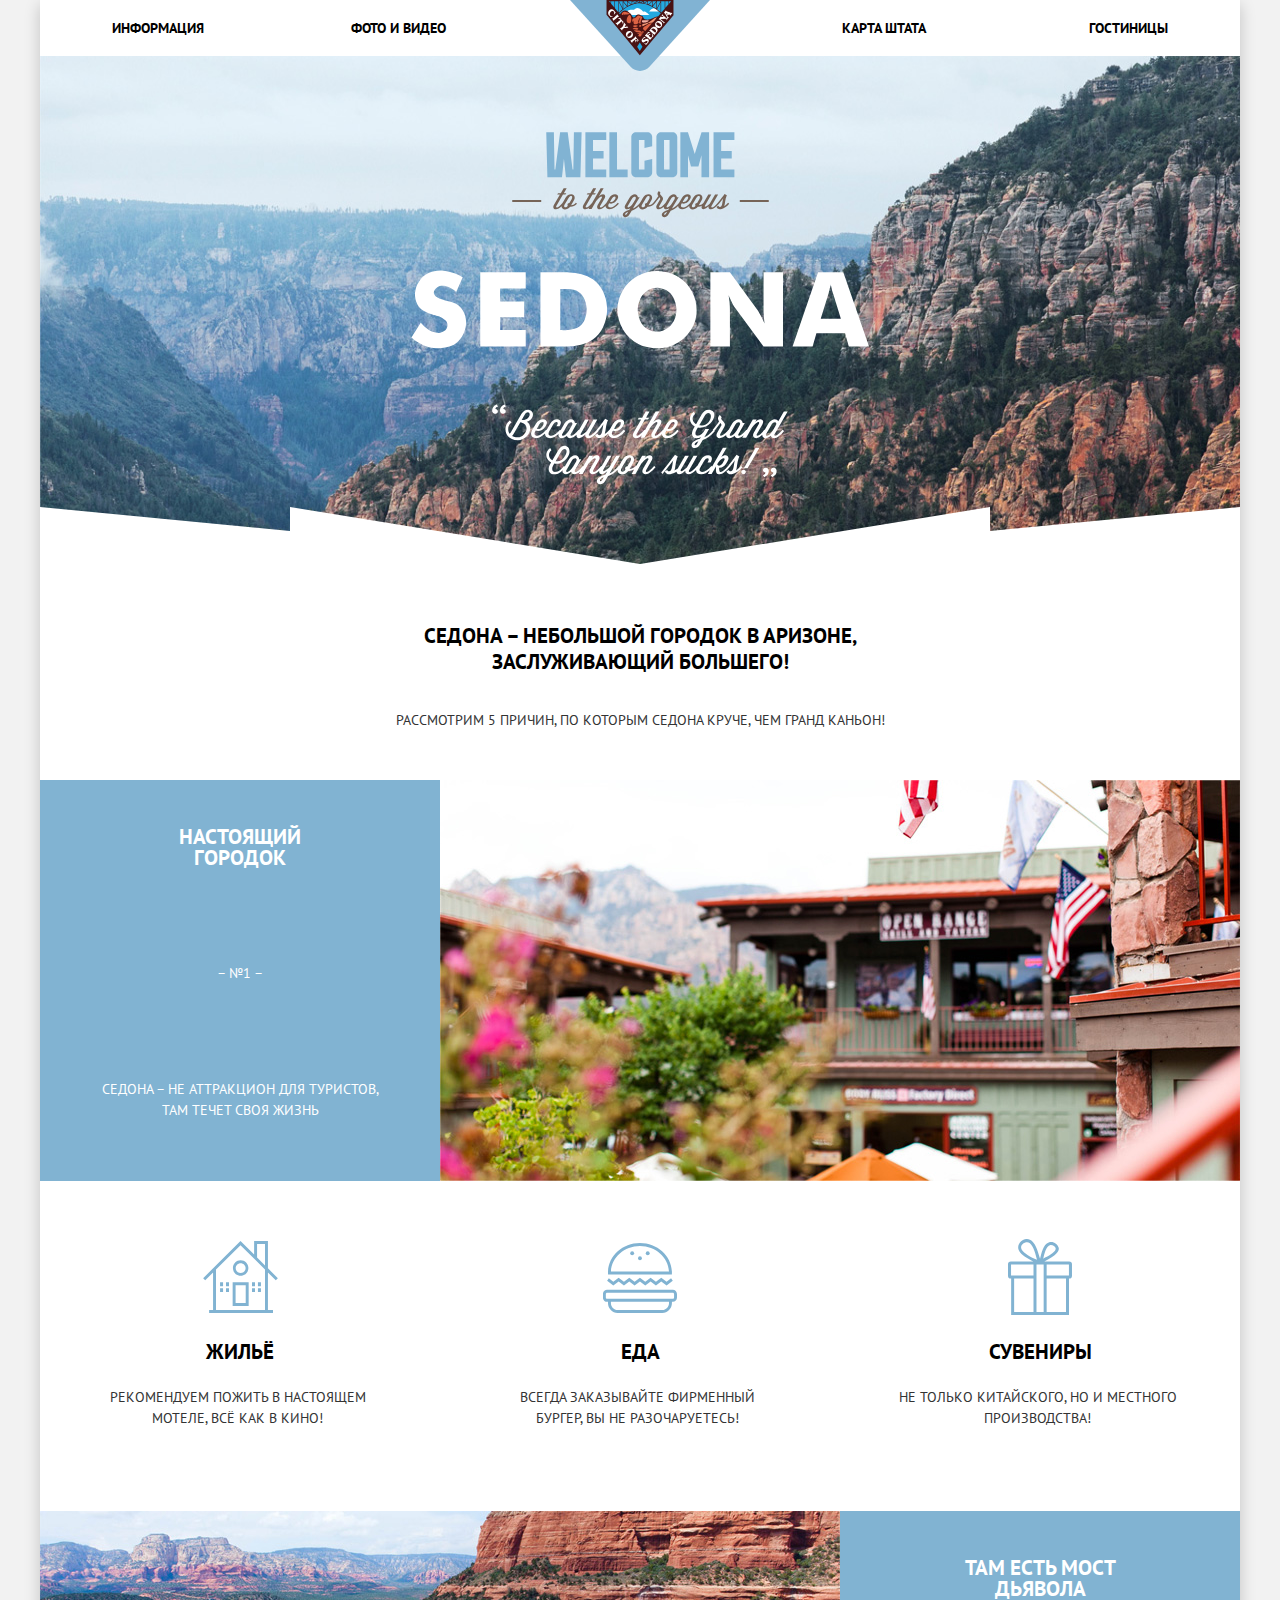
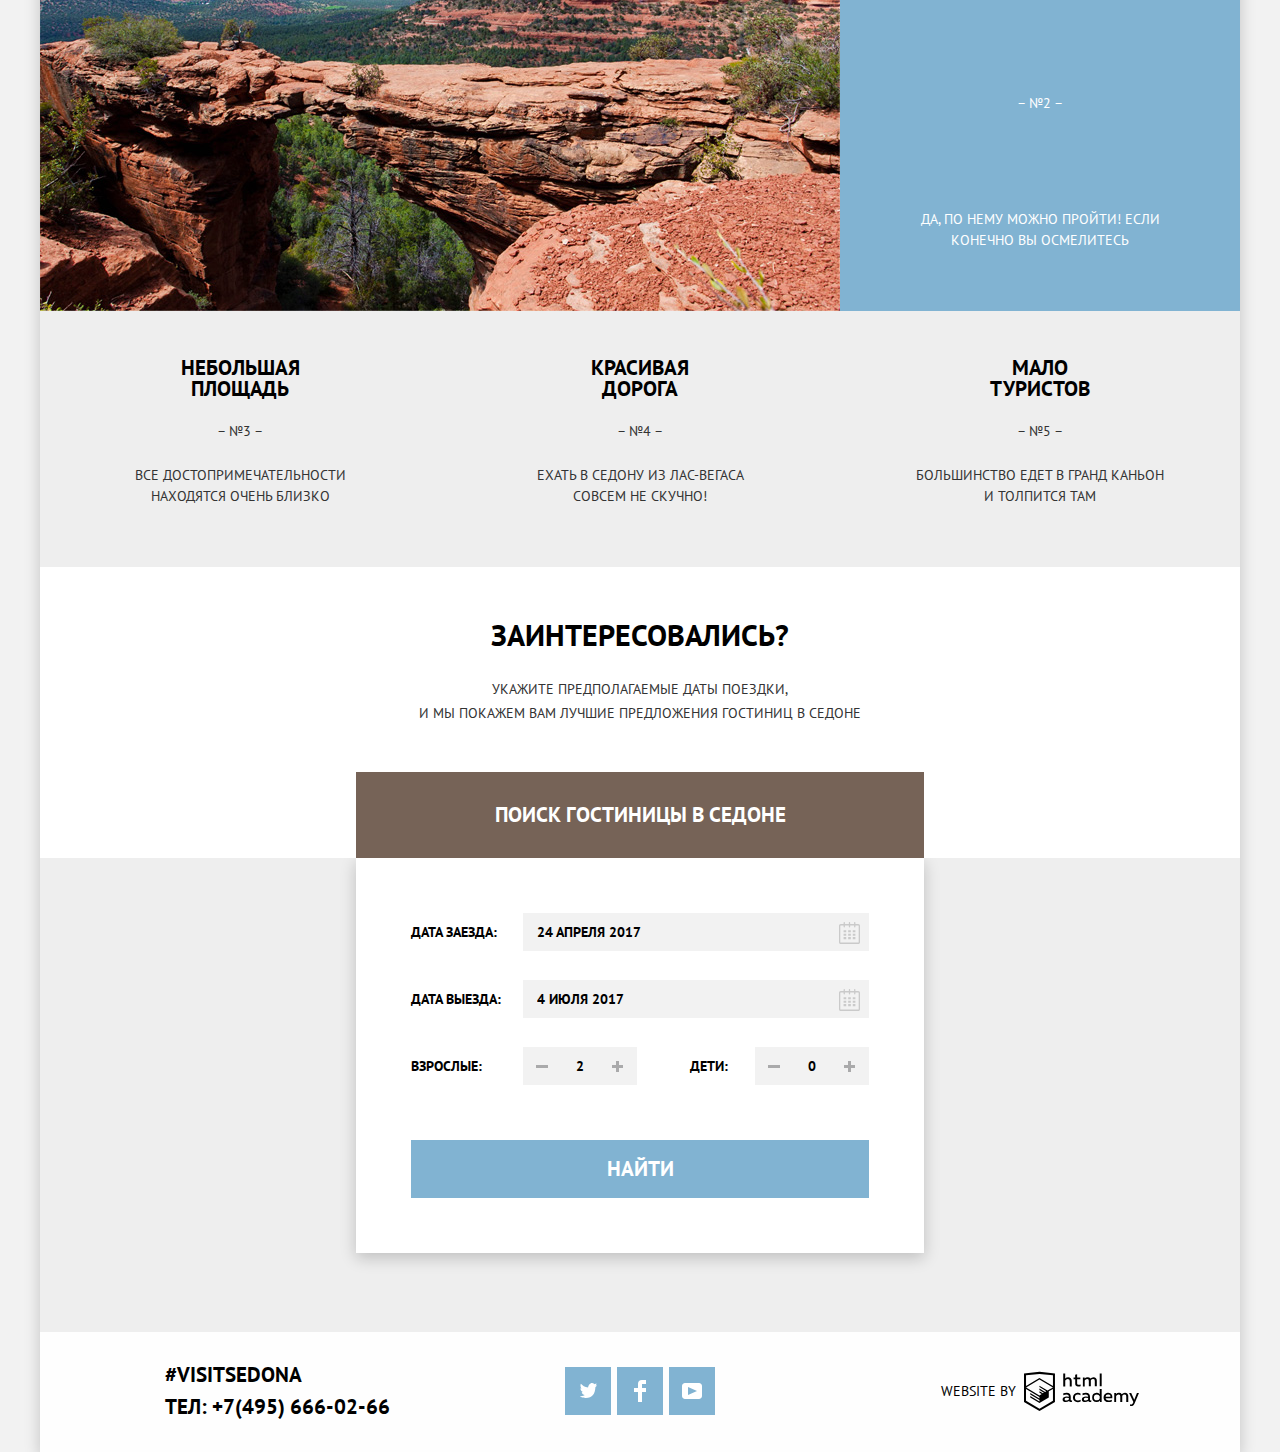
==== commit 9870359d: "Завершение. Часть 1" ====
--- a/index.html
+++ b/index.html
@@ -7,197 +7,204 @@
     <link href="https://fonts.googleapis.com/css?family=PT+Sans:400,700&amp;subset=cyrillic" rel="stylesheet">
     <link rel="stylesheet" type="text/css" href="css/styles.css">
   </head>
-  <body class="body-container">
-    <!-- <div class="body-container"> -->
-
-    <!-- Шапка сайта: навигация и логотип города -->
-    <header>
-      <nav class="header-nav">
-        <a class="header-logo-index"><img src="img/logos/logo-sedona.svg" width="140" height="71" alt="Логотип города"></a>
-        <ul class="header-nav-list">
-          <li class="header-nav-item"><a href="#" class="header-nav-link">Информация</a></li>
-          <li class="header-nav-item"><a href="#" class="header-nav-link">Фото и видео</a></li>
-          <li class="header-nav-item"><a href="#" class="header-nav-link">Карта штата</a></li>
-          <li class="header-nav-item"><a href="hotels.html" class="header-nav-link">Гостиницы</a></li>
-        </ul>
-      </nav>
-    </header>
-
-      <!-- Основное содержимое -->
-      <main class="main-container">
-
-        <h1 class="visually-hidden">Седона</h1>
-
-        <!-- Блок 1: Приветствие -->
-        <section class="welcome-container">
-          <div class="welcome-banner">
-            <img src="img/welcome/intro-welcome.svg" width="459" height="353" alt="Приветствие">
+  <body>
+    <div class="body-container">
+      <!-- Шапка сайта: навигация и логотип города -->
+      <header>
+        <nav class="header-nav">
+          <a class="header-logo-index"><img src="img/logos/logo-sedona.svg" width="140" height="71" alt="Логотип города"></a>
+          <ul class="header-nav-list">
+            <li class="header-nav-item"><a href="#" class="header-nav-link">Информация</a></li>
+            <li class="header-nav-item"><a href="#" class="header-nav-link">Фото и видео</a></li>
+            <li class="header-nav-item"><a href="#" class="header-nav-link">Карта штата</a></li>
+            <li class="header-nav-item"><a href="hotels.html" class="header-nav-link">Гостиницы</a></li>
+          </ul>
+        </nav>
+      </header>
+
+        <!-- Основное содержимое -->
+        <main>
+          <h1 class="visually-hidden">Седона</h1>
+
+          <!-- Блок 1: Приветствие -->
+          <section class="welcome-container">
+            <div class="welcome-banner">
+              <img src="img/welcome/intro-welcome.svg" width="459" height="353" alt="Приветствие">
+            </div>
+            <div class="welcome-block">
+              <h2>Седона – небольшой городок в Аризоне, заслуживающий большего!</h2>
+              <p>Рассмотрим 5 причин, по которым Седона круче, чем Гранд Каньон!</p>
+            </div>
+          </section>
+
+        <!-- Блок 2: Причины-преимущества -->
+          <section>
+            <ul class="reason-list">
+              <li>
+                <!-- Row 1 -->
+                <div class="reason-item-first">
+                  <!-- Column 1 -->
+                  <div class="reason-item reason-item-blue">
+                    <h2>Настоящий городок</h2>
+                    <p>– №1 –</p>
+                    <p>Седона – не аттракцион для туристов, там течет своя жизнь</p>
+                  </div>
+                  <!-- Column 2 -->
+                  <img src="img/content/features/feature-picture-1.jpg" width="800" height="256" alt="Фото настоящего городка">
+                </div>
+                <!-- Row 2 -->
+                <ul class="reason-feature-list">
+                  <!-- Column 1 -->
+                  <li class="reason-feature-item reason-housing-icon">
+                    <h3>Жильё</h3>
+                    <p>Рекомендуем пожить в настоящем мотеле, всё как в кино!</p>
+                  </li>
+                  <!-- Column 2 -->
+                  <li class="reason-feature-item reason-food-icon">
+                    <h3>Еда</h3>
+                    <p>Всегда заказывайте фирменный бургер, вы не разочаруетесь!</p>
+                  </li>
+                  <!-- Column 3 -->
+                  <li class="reason-feature-item reason-gift-icon">
+                    <h3>Сувениры</h3>
+                    <p>Не только китайского, но и местного производства!</p>
+                  </li>
+                </ul>
+              </li>
+              <li>
+                <!-- Row 3 -->
+                <div class="reason-item-second">
+                  <!-- Column 1 -->
+                  <div class="reason-item reason-item-blue">
+                    <h2>Там есть мост дьявола</h2>
+                    <p>– №2 –</p>
+                    <p>Да, по нему можно пройти! Если конечно вы осмелитесь</p>
+                  </div>
+                  <!-- Column 2 -->
+                  <img src="img/content/features/feature-picture-2.jpg" width="800" height="256" alt="Мост дьявола">
+                </div>
+              </li>
+              <!-- Row 4 -->
+              <li>
+                <ul class="reason-others-list">
+                  <!-- Column 1 -->
+                  <li class="reason-item reason-item-grey">
+                    <h2>Небольшая площадь</h2>
+                    <p>– №3 –</p>
+                    <p>Все достопримечательности находятся очень близко</p>
+                  </li>
+                  <!-- Column 2 -->
+                  <li class="reason-item reason-item-grey">
+                    <h2>Красивая дорога</h2>
+                    <p>– №4 –</p>
+                    <p>Ехать в Седону из Лас-Вегаса совсем не скучно!</p>
+                  </li>
+                  <!-- Column 3 -->
+                  <li class="reason-item reason-item-grey">
+                    <h2>Мало туристов</h2>
+                    <p>– №5 –</p>
+                    <p>Большинство едет в Гранд каньон и толпится там</p>
+                  </li>
+                </ul>
+              </li>
+            </ul>
+          </section>
+
+          <!-- Блок 3: Поиск гостиницы -->
+          <section class="search-container">
+            <div class="search-preconditions">
+              <h2>Заинтересовались?</h2>
+              <p>Укажите предполагаемые даты поездки, <br>и мы покажем вам лучшие предложения гостиниц в Седоне</p>
+              <button class="search-form-display" type="button">Поиск гостиницы в Седоне</button>
+            </div>
+
+            <form class="search-form-container" action="https://echo.htmlacademy.ru" method="post">
+
+              <!-- Row 1 -->
+              <div class="search-form-inputs">
+                <!-- Row 1.1 -->
+                <div class="inputs-date">
+                  <label class="search-form-label" for="date-arrival">Дата заезда:</label>
+                  <input class="search-form-input-date" id="date-arrival" type="text" name="date-arrival" value="" placeholder="24 апреля 2017" required autocomplete="off">
+                  <button class="search-button-calendar search-button-calendar-arrival" type="button" aria-label="Выбрать дату заезда">
+                    <svg xmlns="http://www.w3.org/2000/svg" width="21" height="22" viewBox="0 0 21 22"><path d="M19.251 2.025h-2.845V.648c0-.381-.294-.689-.656-.689-.363 0-.656.308-.656.689v1.377h-3.938V.648c0-.381-.294-.689-.655-.689-.363 0-.657.308-.657.689v1.377H5.906V.648c0-.381-.294-.689-.656-.689-.363 0-.657.308-.657.689v1.377H1.75C.784 2.025 0 2.847 0 3.862v16.302C0 21.179.784 22 1.75 22h17.501c.966 0 1.749-.821 1.749-1.836V3.862c0-1.015-.783-1.837-1.749-1.837zm.437 18.139a.448.448 0 0 1-.437.459H1.75a.45.45 0 0 1-.438-.459V3.862a.45.45 0 0 1 .438-.459h2.844v1.378c0 .381.294.689.657.689.362 0 .656-.308.656-.689V3.403h3.938v1.378c0 .381.294.689.657.689.361 0 .655-.308.655-.689V3.403h3.938v1.378c0 .381.293.689.656.689.362 0 .656-.308.656-.689V3.403h2.845c.241 0 .437.206.437.459v16.302z"/><path d="M4.594 8.225h2.625v2.066H4.594zM4.594 11.668h2.625v2.067H4.594zM4.594 15.112h2.625v2.066H4.594zM9.188 15.112h2.625v2.066H9.188zM9.188 11.668h2.625v2.067H9.188zM9.188 8.225h2.625v2.066H9.188zM13.781 15.112h2.625v2.066h-2.625zM13.781 11.668h2.625v2.067h-2.625zM13.781 8.225h2.625v2.066h-2.625z"/></svg>
+                  </button>
+                </div>
+
+                <!-- Row 1.2 -->
+                <div class="inputs-date">
+                  <label class="search-form-label" for="date-departure">Дата выезда:</label>
+                  <input class="search-form-input-date" id="date-departure" type="text" name="date-departure" value="" placeholder="4 июля 2017" required autocomplete="off">
+                  <button class="search-button-calendar search-button-calendar-departure" type="button" aria-label="Выбрать дату отъезда">
+                    <svg xmlns="http://www.w3.org/2000/svg" width="21" height="22" viewBox="0 0 21 22"><path d="M19.251 2.025h-2.845V.648c0-.381-.294-.689-.656-.689-.363 0-.656.308-.656.689v1.377h-3.938V.648c0-.381-.294-.689-.655-.689-.363 0-.657.308-.657.689v1.377H5.906V.648c0-.381-.294-.689-.656-.689-.363 0-.657.308-.657.689v1.377H1.75C.784 2.025 0 2.847 0 3.862v16.302C0 21.179.784 22 1.75 22h17.501c.966 0 1.749-.821 1.749-1.836V3.862c0-1.015-.783-1.837-1.749-1.837zm.437 18.139a.448.448 0 0 1-.437.459H1.75a.45.45 0 0 1-.438-.459V3.862a.45.45 0 0 1 .438-.459h2.844v1.378c0 .381.294.689.657.689.362 0 .656-.308.656-.689V3.403h3.938v1.378c0 .381.294.689.657.689.361 0 .655-.308.655-.689V3.403h3.938v1.378c0 .381.293.689.656.689.362 0 .656-.308.656-.689V3.403h2.845c.241 0 .437.206.437.459v16.302z"/><path d="M4.594 8.225h2.625v2.066H4.594zM4.594 11.668h2.625v2.067H4.594zM4.594 15.112h2.625v2.066H4.594zM9.188 15.112h2.625v2.066H9.188zM9.188 11.668h2.625v2.067H9.188zM9.188 8.225h2.625v2.066H9.188zM13.781 15.112h2.625v2.066h-2.625zM13.781 11.668h2.625v2.067h-2.625zM13.781 8.225h2.625v2.066h-2.625z"/></svg>
+                  </button>
+                </div>
+
+                <!-- Row 1.3 -->
+                <div class="inputs-people">
+                  <!-- Column 1.3.1 -->
+                  <div class="inputs-people-label-and-count adults">
+                    <label class="search-form-label" for="adult">Взрослые:</label>
+                    <div class="inputs-people-count">
+                      <button class="search-button-operation operation-minus" type="button" aria-label="Уменьшить количество" id="adults-minus"></button>
+                      <input class="search-form-input-people" id="adults" type="text" name="adults" value="2" required autocomplete="off">
+                      <button class="search-button-operation operation-plus" type="button" aria-label="Увеличить количество" id="adults-plus"></button>
+                    </div>
+                  </div>
+
+                  <!-- Column 1.3.2 -->
+                  <div class="inputs-people-label-and-count children">
+                    <label class="search-form-label" for="children">Дети:</label>
+                    <div class="inputs-people-count">
+                      <button class="search-button-operation operation-minus" type="button" aria-label="Уменьшить количество" id="children-minus"></button>
+                      <input class="search-form-input-people" id="children" type="text" name="children" value="0" required autocomplete="off">
+                      <button class="search-button-operation operation-plus" type="button" aria-label="Увеличить количество" id="children-plus"></button>
+                    </div>
+                  </div>
+                </div>
+              </div>
+
+              <!-- Row 2 -->
+              <button class="search-button" type="submit">Найти</button>
+
+            </form>
+          </section>
+
+          <!-- Блок 4: Карта -->
+          <section class="map-container">
+            <h2 class="visually-hidden">Карта</h2>
+            <iframe class="map-frame" src="https://www.google.com/maps/embed?pb=!1m18!1m12!1m3!1d1187671.550791491!2d-112.2405731685664!3d34.69230973610526!2m3!1f0!2f0!3f0!3m2!1i1024!2i768!4f13.1!3m3!1m2!1s0x872da132f942b00d%3A0x5548c523fa6c8efd!2z0KHQtdC00L7QvdCwLCDQkNGA0LjQt9C-0L3QsCA4NjMzNiwg0KHQqNCQ!5e0!3m2!1sru!2sru!4v1580642350026!5m2!1sru!2sru" width="1200" height="593" style="border:0;" allowfullscreen=""></iframe>
+          </section>
+
+        </main>
+
+
+        <!-- "Подвал" -->
+        <footer class="footer-container footer-position">
+          <div class="footer-contacts">
+            <p class="footer-hashtag">#VisitSedona</p>
+            <a class="footer-phone" href="tel:+74956660266">Тел: +7(495) 666-02-66</a>
           </div>
-          <div class="welcome-block">
-            <h2>Седона – небольшой городок в Аризоне, заслуживающий большего!</h2>
-            <p>Рассмотрим 5 причин, по которым Седона круче, чем Гранд Каньон</p>
+          <span class="footer-icons">
+            <a href="https://twitter.com/SedonaAZ" class="footer-icon-social" aria-label="Twitter" title="Twitter">
+              <svg xmlns="http://www.w3.org/2000/svg" xmlns:xlink="http://www.w3.org/1999/xlink" width="17" height="15" viewBox="0 0 17 15"><path fill="#FFF" d="M10.95.144c1.685-.496 2.984.27 3.577 1.179.673-.231 1.331-.481 2.011-.708a2.345 2.345 0 0 1-.857 1.768c.685.17 1.304-.491 1.304-.491-.169 1-1.006 1.788-1.563 2.024-.231 6.75-3.175 11.217-10.077 11.082h-.446c-.41 0-4.164-.46-4.898-1.887 2.271.196 3.893-.422 4.693-1.177-.96-.3-2.679-.477-2.979-2.95.349.106.564.228 1.19.119C1.705 8.247.374 7.53.448 5.33c.285.328 1.067.536 1.34.472C1.085 5.561-.182 2.442.894.85c1.818 1.854 3.735 3.606 7.152 3.773C8.254 2.33 9.183.793 10.95.144z"/></svg>
+            </a>
+            <a href="https://www.facebook.com/VisitSedona" class="footer-icon-social" aria-label="Facebook" title="Facebook">
+              <svg xmlns="http://www.w3.org/2000/svg" width="12" height="22" viewBox="0 0 12 22"><path fill="#FFF" d="M12 4V0H8a4 4 0 0 0-4 4v4H0v4h4v10h4V12h4V8H8V4h4z"/></svg>
+            </a>
+            <a href="https://www.youtube.com/user/SedonaAZ1" class="footer-icon-social" aria-label="Youtube" title="Youtube">
+              <svg xmlns="http://www.w3.org/2000/svg" xmlns:xlink="http://www.w3.org/1999/xlink" width="20" height="16" viewBox="0 0 20 16"><path fill="#FFF" d="M17 0H3C1.35 0 0 1.35 0 3v10c0 1.65 1.35 3 3 3h14c1.65 0 3-1.35 3-3V3c0-1.65-1.35-3-3-3zM6.027 11.998V4.002L15.014 8l-8.987 3.998z"/></svg>
+            </a>
+          </span>
+          <div class="footer-by">
+            <p class="footer-by-text">Website by</p>
+            <a href="https://htmlacademy.ru/intensive/htmlcss" class="footer-by-logo" aria-label="HTML Academy">
+              <svg id="Layer_1" data-name="Layer 1" xmlns="http://www.w3.org/2000/svg" width="115" height="41" viewBox="0 0 108.08 36.85"><title>HTML Academy</title><path d="M44.61,26.88a2,2,0,0,0,.55-0.1v1.33a3.25,3.25,0,0,1-1.18.21,1.67,1.67,0,0,1-1.67-1,4.84,4.84,0,0,1-3.14,1.08c-1.51,0-2.91-.83-2.91-2.55,0-2.13,2-2.79,3.71-2.79a11.08,11.08,0,0,1,2.17.25v-0.3c0-1-.76-1.77-2.19-1.77a7.42,7.42,0,0,0-3,.64v-1.7a10.21,10.21,0,0,1,3.19-.55c2.36,0,3.81,1.12,3.81,3.65v3a0.54,0.54,0,0,0,.49.59h0.17Zm-6.44-1.13A1.35,1.35,0,0,0,39.63,27h0.11a3.39,3.39,0,0,0,2.41-1V24.58a9.72,9.72,0,0,0-1.81-.21c-1,0-2.16.33-2.16,1.38h0Zm12.36-6.11a5,5,0,0,1,2.57.64V22a4.08,4.08,0,0,0-2.3-.7,2.75,2.75,0,1,0,0,5.49,5,5,0,0,0,2.43-.64v1.71a6.27,6.27,0,0,1-2.76.57A4.21,4.21,0,0,1,46,24.51q0-.21,0-0.41a4.32,4.32,0,0,1,4.18-4.46h0.38Zm12.17,7.24a2,2,0,0,0,.55-0.1v1.33a3.25,3.25,0,0,1-1.18.21,1.67,1.67,0,0,1-1.67-1,4.84,4.84,0,0,1-3.14,1.08c-1.51,0-2.91-.83-2.91-2.55,0-2.13,2-2.79,3.71-2.79a11.08,11.08,0,0,1,2.17.25v-0.3c0-1-.76-1.77-2.19-1.77a7.42,7.42,0,0,0-3,.64v-1.7a10.21,10.21,0,0,1,3.19-.55c2.36,0,3.81,1.12,3.81,3.65v3a0.54,0.54,0,0,0,.49.59h0.17Zm-6.44-1.13A1.35,1.35,0,0,0,57.73,27h0.11a3.39,3.39,0,0,0,2.41-1V24.58a9.72,9.72,0,0,0-1.81-.21c-1.06,0-2.16.33-2.16,1.38h0ZM73,16V28.2H71.35V26.88a3.88,3.88,0,0,1-3.19,1.54,4.4,4.4,0,0,1,0-8.78,3.81,3.81,0,0,1,3,1.3V16H73Zm-4.53,5.22a2.76,2.76,0,1,0,0,5.52A2.86,2.86,0,0,0,71.15,25V23A2.91,2.91,0,0,0,68.49,21.27ZM79,19.64c3.31,0,4.46,2.68,3.92,5.09H76.7c0.21,1.5,1.67,2.11,3.19,2.11a6.11,6.11,0,0,0,2.64-.59v1.6a7.14,7.14,0,0,1-3,.57C77,28.42,74.78,27,74.78,24a4.18,4.18,0,0,1,4-4.39H79Zm0.09,1.54a2.28,2.28,0,0,0-2.44,2.1v0.06H81.3A2,2,0,0,0,79.13,21.18Zm5.73,7V19.87h1.65v1a3.81,3.81,0,0,1,2.78-1.27A2.86,2.86,0,0,1,91.89,21a4.12,4.12,0,0,1,2.91-1.33A3.06,3.06,0,0,1,98,23V28.2h-1.9V23.05a1.59,1.59,0,0,0-1.42-1.75H94.42a2.8,2.8,0,0,0-2.07,1.12V28.2h-1.9V23.05A1.59,1.59,0,0,0,89,21.31H88.8a3,3,0,0,0-2.21,1.29v5.63H84.86Zm21.31-8.33h1.9l-3.91,9.46c-0.9,2.17-2.09,2.86-3.35,2.86a4.76,4.76,0,0,1-1.1-.14V30.46a2.86,2.86,0,0,0,.85.12c0.9,0,1.58-.64,2.07-1.9l0.17-.42-4-8.4h2l2.86,6.29ZM38.73,1.46V6.22a3.81,3.81,0,0,1,2.7-1.14,3.25,3.25,0,0,1,3.44,3.4v5.15H43V8.72a1.81,1.81,0,0,0-1.61-2h-0.3a2.93,2.93,0,0,0-2.32,1.39v5.52h-1.9V1.46h1.9ZM49.94,2.31v3h3V6.91h-3v3.81c0,1.1.5,1.46,1.58,1.46a4.49,4.49,0,0,0,1.69-.33v1.6A6.8,6.8,0,0,1,51,13.8a2.55,2.55,0,0,1-2.86-2.74V6.89H46.58V5.26h1.5V2.74Zm5.4,11.31V5.28H57v1A3.81,3.81,0,0,1,59.77,5a2.86,2.86,0,0,1,2.6,1.33A4.12,4.12,0,0,1,65.28,5,3.06,3.06,0,0,1,68.44,8.4v5.21h-1.9V8.46a1.59,1.59,0,0,0-1.42-1.75H64.89a2.8,2.8,0,0,0-2.07,1.12v5.78h-1.9V8.46A1.59,1.59,0,0,0,59.5,6.71H59.27A3,3,0,0,0,57.06,8v5.63H55.34ZM71.17,1.45H73V13.6H71.17V1.45ZM14.71,0H14.55L0,1.54V28.21l14.55,8.66,14.55-8.66V1.54Zm12.5,27.1L14.55,34.64,1.9,27.12V16.18l12.59,7.5V25L5.86,19.9v1.31l8.68,5.21v1.39L5.87,22.65V24l8.68,5.21,8.75-5.24V18.31L27.2,16V27.12Zm0-12.53-3.48,2-1.6,1L14.51,13v1.31L21,18.23H21l-0.14.09-1,.54-5.37-3.2V17l4.24,2.52-1,.67-3.2-1.9v1.31l2.1,1.24L14.5,22.1,2,14.65,14.51,7.11Zm0-1.32L14.49,5.76,1.91,13.25v-10L14.56,1.92,27.21,3.25v10h0Z" transform="translate(0 -0.02)" fill="#231f20"/></svg>
+            </a>
           </div>
-        </section>
-
-       <!-- Блок 2: Причины-преимущества -->
-        <section>
-          <ul class="reason-list">
-            <li>
-              <!-- Row 1 -->
-              <div class="reason-item-first">
-                <!-- Column 1 -->
-                <div class="reason-item reason-item-blue">
-                  <h2>Настоящий городок</h2>
-                  <p>– №1 –</p>
-                  <p>Седона - не аттракцион для туристов, там течет своя жизнь</p>
-                </div>
-                <!-- Column 2 -->
-                <img class="reason-picture-right" src="img/content/features/feature-picture-1.jpg" width="800" height="256" alt="Фото настоящего городка">
-              </div>
-              <!-- Row 2 -->
-              <ul class="reason-feature-list">
-                <!-- Column 1 -->
-                <li class="reason-feature-item reason-housing-icon">
-                  <h3>Жильё</h3>
-                  <p>Рекомендуем пожить в настоящем мотеле, всё как в кино!</p>
-                </li>
-                <!-- Column 2 -->
-                <li class="reason-feature-item reason-food-icon">
-                  <h3>Еда</h3>
-                  <p>Всегда заказывайте фирменный бургер, вы не разочаруетесь!</p>
-                </li>
-                <!-- Column 3 -->
-                <li class="reason-feature-item reason-gift-icon">
-                  <h3>Сувениры</h3>
-                  <p>Не только китайского, но и местного производства!</p>
-                </li>
-              </ul>
-            </li>
-            <li>
-              <!-- Row 3 -->
-              <div class="reason-item-second">
-                <!-- Column 1 -->
-                <div class="reason-item reason-item-blue">
-                  <h2>Там есть мост дьявола</h2>
-                  <p>– №2 –</p>
-                  <p>Да, по нему можно пройти! Если конечно вы осмелитесь</p>
-                </div>
-                <!-- Column 2 -->
-                <img class="reason-picture-left" src="img/content/features/feature-picture-2.jpg" width="800" height="256" alt="Мост дьявола">
-              </div>
-            </li>
-            <!-- Row 4 -->
-            <li>
-              <ul class="reason-others-list">
-                <!-- Column 1 -->
-                <li class="reason-item reason-item-grey">
-                  <h2>Небольшая площадь</h2>
-                  <p>– №3 –</p>
-                  <p>Все достопримечательности находятся очень близко</p>
-                </li>
-                <!-- Column 2 -->
-                <li class="reason-item reason-item-grey">
-                  <h2>Красивая дорога</h2>
-                  <p>– №4 –</p>
-                  <p>Ехать в Седону из Лас-Вегаса совсем не скучно!</p>
-                </li>
-                <!-- Column 3 -->
-                <li class="reason-item reason-item-grey">
-                  <h2>Мало туристов</h2>
-                  <p>– №5 –</p>
-                  <p>Большинство едет в Гранд каньон и толпится там</p>
-                </li>
-              </ul>
-            </li>
-          </ul>
-        </section>
-
-      <!-- Блок 3: Поиск гостиницы -->
-      <section class="search-container">
-        <div class="search-preconditions">
-          <h2>Заинтересовались?</h2>
-          <p>Укажите предполагаемые даты поездки, <br>и мы покажем вам лучшие предложения гостиниц в Седоне</p>
-          <button class="search-form-display" type="button">Поиск гостиницы в Седоне</button>
-        </div>
-
-        <form class="search-form-container" action="https://echo.htmlacademy.ru" method="post">
-
-          <!-- Row 1 -->
-          <div class="search-form-inputs">
-            <!-- Row 1.1 -->
-            <div class="inputs-date">
-              <label class="search-form-label" for="date-arrival">Дата заезда:</label>
-              <input class="search-form-input-date" id="date-arrival" type="text" name="date-arrival" value="" placeholder="24 апреля 2017">
-              <!-- <button class="search-button-calendar" type="button" aria-label="Выбрать дату заезда"></button> -->
-            </div>
-
-            <!-- Row 1.2 -->
-            <div class="inputs-date">
-              <label class="search-form-label" for="date-departure">Дата выезда:</label>
-              <input class="search-form-input-date" id="date-departure" type="text" name="date-departure" value="" placeholder="4 июля 2017">
-              <!-- <button class="search-button-calendar" type="button" aria-label="Выбрать дату отъезда"></button> -->
-            </div>
-
-            <!-- Row 1.3 -->
-            <div class="inputs-people">
-              <!-- Column 1.3.1 -->
-              <div class="inputs-people-label-and-count">
-                <label class="search-form-label" for="adult">Взрослые:</label>
-                <div class="inputs-people-count">
-                  <button class="search-button-minus" type="button" aria-label="Уменьшить количество"></button>
-                  <input class="search-form-input-people" id="adult" type="text" name="adult" value="" placeholder="2">
-                  <button class="search-button-plus" type="button" aria-label="Увеличить количество"></button>
-                </div>
-              </div>
-
-              <!-- Column 1.3.2 -->
-              <div class="inputs-people-label-and-count">
-                <label class="search-form-label children" for="children">Дети:</label>
-                <div class="inputs-people-count">
-                  <button class="search-button-minus" type="button" aria-label="Уменьшить количество"></button>
-                  <input class="search-form-input-people" id="children" type="text" name="children" value="" placeholder="0">
-                  <button class="search-button-plus" type="button" aria-label="Увеличить количество"></button>
-                </div>
-              </div>
-            </div>
-          </div>
-
-          <!-- Row 2 -->
-          <button class="search-button" type="submit">Найти</button>
-
-        </form>
-      </section>
-
-      <!-- Блок 4: Карта -->
-      <section class="map-container">
-        <h2 class="visually-hidden">Карта</h2>
-        <a class="map-link">
-          <img class="map" src="img/content/map/map.jpg" width="1200" height="593" alt="Седона находится в США, Штат Аризона, Графство Явапай, на Юг от Флагстаффа">
-        </a>
-        <!-- <iframe class="map-frame" src="https://www.google.com/maps/embed?pb=!1m18!1m12!1m3!1d1187671.550791491!2d-112.2405731685664!3d34.69230973610526!2m3!1f0!2f0!3f0!3m2!1i1024!2i768!4f13.1!3m3!1m2!1s0x872da132f942b00d%3A0x5548c523fa6c8efd!2z0KHQtdC00L7QvdCwLCDQkNGA0LjQt9C-0L3QsCA4NjMzNiwg0KHQqNCQ!5e0!3m2!1sru!2sru!4v1580642350026!5m2!1sru!2sru" width="1200" height="593" style="border:0;" allowfullscreen=""></iframe> -->
-      </section>
-
-      </main>
-
-
-      <!-- "Подвал" -->
-      <footer class="footer-container">
-        <div class="footer-contact">
-          <p class="footer-hashtag">#VisitSedona</p>
-          <a class="footer-phone" href="tel:+74956660266">Тел: +7(495) 666-02-66</a>
-        </div>
-        <span class="footer-icon-block">
-          <a href="https://twitter.com/SedonaAZ" class="footer-icon-social" aria-label="Twitter" title="Twitter"></a>
-          <a href="https://www.facebook.com/VisitSedona" class="footer-icon-social" aria-label="Facebook" title="Facebook"></a>
-          <a href="https://www.youtube.com/user/SedonaAZ1" class="footer-icon-social" aria-label="Youtube" title="Youtube"></a>
-        </span>
-        <div class="footer-by">
-          <p class="footer-by-text">Website by</p>
-          <a href="https://htmlacademy.ru/intensive/htmlcss" class="footer-by-logo" aria-label="HTML Academy">здесь будет лого</a>
-        </div>
-      </footer>
-
-    <!-- </div> -->
+        </footer>
+
+      </div>
 
     <script src="js/main.js"></script>
 
--- a/css/styles.css
+++ b/css/styles.css
@@ -22,12 +22,12 @@
 }
 
 .body-container {
-  display: flex;
-  flex-direction: column;
-  justify-content: center;
   margin: 0 auto;
+  padding-top: 0px;
+
   width: 1200px;
-  padding-top: 0px;
+
+  box-shadow: 0 5px 15px rgba(0, 1, 1, 0.2);
 }
 
 .visually-hidden {
@@ -43,6 +43,10 @@
   overflow: hidden;
 }
 
+img {
+  max-width: 100%;
+  height: auto;
+}
 
 /* ----------------------------------------------------------- */
 /* Логотип и навигация */
@@ -53,30 +57,40 @@
 
 .header-nav-list {
   display: flex;
+  flex-wrap: wrap;
   justify-content: space-between;
 
   margin: 0;
   padding-right: 72px;
   padding-left: 72px;
 
-  min-height: 56px;
-
   list-style: none;
 }
 
 .header-nav-item {
-  align-self: center;
-}
-
-.header-nav-item:nth-child(1),
-.header-nav-item:nth-child(2) {
+  width: 239px;
+  height: 56px;
+  padding: 15px 0;
+}
+
+.header-nav-list li:nth-child(4n+1),
+.header-nav-list li:nth-child(4n+2) {
   text-align: left;
 }
 
-.header-nav-item:nth-child(3),
-.header-nav-item:nth-child(4) {
+.header-nav-list li:nth-child(4n+3),
+.header-nav-list li:nth-child(4n+4) {
   text-align: right;
 }
+
+.header-nav-list li:nth-child(4n+2) {
+  margin-right: auto;
+}
+
+.header-nav-list li:nth-child(4n+3) {
+  margin-right: 3px;
+}
+
 
 .header-nav-link {
   line-height: 26px;
@@ -106,8 +120,8 @@
   position: absolute;
   top: 0;
   left: 50%;
-  transform: translate(-50%, 0);
-  z-index: 1;
+  margin-left: -70px;
+  z-index: 20;
 }
 
 /* Логотип для остальных страниц */
@@ -115,8 +129,8 @@
   position: absolute;
   top: 0;
   left: 50%;
-  transform: translate(-50%, 0);
-  z-index: 1;
+  margin-left: -70px;
+  z-index: 20;
 }
 
 .header-logo:hover,
@@ -131,44 +145,41 @@
 
 
 /* ----------------------------------------------------------- */
-/* Контейнер главной части */
-/* ----------------------------------------------------------- */
-.main-container {
-  display: flex;
+/* "Подвал" */
+/* ----------------------------------------------------------- */
+.footer-container {
+  display: flex;
+  flex-wrap: wrap;
+  justify-content: space-between;
+
+  padding-top: 30px;
+  padding-bottom: 32px;
+  background-color: rgba(255, 255, 255, 0.9);
+}
+
+.footer-position {
+  position: relative;
+  margin-top: -120px;
+}
+
+.footer-contacts {
+  display: flex;
+  flex-wrap: wrap;
   flex-direction: column;
-  justify-content: space-between;
-}
-
-
-/* ----------------------------------------------------------- */
-/* "Подвал" */
-/* ----------------------------------------------------------- */
-.footer-container {
-  display: flex;
-  width: 100%;
-  height: 120px;
-  justify-content: space-between;
-  align-content: space-between;
-
-  background-color: rgba(255, 255, 255, 0.9);
-}
-
-.footer-contact {
-  display: flex;
-  flex-direction: column;
-  margin-left: 132px;
+  justify-content: center;
+  width: 400px;
+  padding-left: 125px;
 }
 
 .footer-hashtag {
   margin: 0;
-  padding-top: 36px;
+  padding-bottom: 6px;
   font-size: 21px;
   font-weight: bold;
   line-height: 26px;
 }
 
 .footer-phone {
-  padding-bottom: 32px;
   font-size: 21px;
   font-weight: bold;
   line-height: 26px;
@@ -186,20 +197,23 @@
   color: rgba(0, 0, 0, 0.3);
 }
 
-.footer-icon-block {
-  display: flex;
+.footer-icons {
+  display: flex;
+  flex-wrap: wrap;
+  justify-content: center;
   align-items: center;
-  margin: auto;
+  width: 400px;
 }
 
 .footer-icon-social {
   display: flex;
+  flex-wrap: wrap;
+  justify-content: space-around;
+  align-items: center;
   margin: 3px;
   width: 46px;
   height: 48px;
   background-color: #81b3d2;
-  align-content: center;
-  justify-content: center;
 }
 
 .footer-icon-social:hover,
@@ -215,12 +229,16 @@
 
 .footer-by {
   display: flex;
+  flex-wrap: wrap;
   align-items: center;
-  margin-right: auto;
+  justify-content: center;
+  width: 400px;
 }
 
 /* Текст разработчика */
 .footer-by-text {
+  padding-right: 8px;
+
   font-size: 14px;
   font-weight: normal;
   line-height: 26px;
@@ -228,16 +246,19 @@
 
 /* Лого разработчика */
 .footer-by-logo {
+  padding-top: 7px;
+}
+
+.footer-by-logo path {
   fill: #000000
 }
 
-.footer-by-logo:hover,
-.footer-by-logo:focus {
+.footer-by-logo path:hover,
+.footer-by-logo path:focus {
   fill: #81b3d2;
-  outline: none;
-}
-
-.footer-by-logo:active {
+}
+
+.footer-by-logo path:active {
   fill: #bdbbbc;
 }
 
@@ -253,21 +274,19 @@
 }
 
 .welcome-banner {
-  position: relative;
-
-  display: flex;
-
+  display: flex;
+  flex-wrap: wrap;
   background-color: #81b3d2;
   background-image:
     url("../img/welcome/intro-mask.svg"),
     url("../img/background/background-photo.jpg");
   background-size: 1200px 59px, 1200px 773px;
-  background-position: left 0 bottom -2px, 0 -20px;
+  background-position: left 0 bottom -2px, 0 -56px;
   background-repeat: no-repeat;
 }
 
 .welcome-banner img {
-  margin-top: 132px;
+  margin-top: 76px;
   margin-right: auto;
   margin-bottom: 79px;
   margin-left: auto;
@@ -275,17 +294,19 @@
 
 .welcome-block {
   display: flex;
+  flex-wrap: wrap;
   flex-direction: column;
-  min-height: 219px;
-  padding-top: 61px;
-  padding-bottom: 51px;
-  justify-content: space-around;
+  min-height: 216px;
+
+  padding-top: 42px;
 }
 
 .welcome-block h2 {
-  align-self: center;
+  margin-left: auto;
+  margin-right: auto;
+
   width: 440px;
-  height: 48px;
+  min-height: 48px;
 
   font-size: 21px;
   font-weight: bold;
@@ -306,6 +327,7 @@
 /* ----------------------------------------------------------- */
 .reason-list {
   display: flex;
+  flex-wrap: wrap;
   flex-direction: column;
   margin: 0 auto;
   padding: 0;
@@ -328,20 +350,49 @@
 
 .reason-item-first {
   display: flex;
+  flex-wrap: wrap;
 }
 
 .reason-item-second {
   display: flex;
+  flex-wrap: wrap;
   flex-direction: row-reverse;
 }
 
 .reason-item-blue {
+  display: flex;
+  flex-wrap: wrap;
+  flex-direction: column;
+  justify-content: space-between;
+
+  padding-top: 46px;
+  padding-bottom: 60px;
+
   color: #ffffff;
   background-color: #81b3d2;
 }
 
+.reason-item-blue h2 {
+  margin: 0 auto;
+  text-align: center;
+  width: 151px;
+}
+
+.reason-item-first p {
+  margin: 0 auto;
+  text-align: center;
+  width: 290px;
+}
+
+.reason-item-second p {
+  margin: 0 auto;
+  text-align: center;
+  width: 303px;
+}
+
 .reason-others-list {
   display: flex;
+  flex-wrap: wrap;
   flex-direction: row;
   margin: 0 auto;
   padding: 0;
@@ -350,18 +401,40 @@
 }
 
 .reason-item-grey {
+  display: flex;
+  flex-wrap: wrap;
+  flex-direction: column;
+  align-content: center;
+  justify-content: space-between;
+  z-index: 20;
+
+  padding-top: 46px;
+  padding-bottom: 60px;
+
   background-color: #eeeeee;
-  padding-top: 50px;
-  padding-bottom: 63px;
+}
+
+.reason-item-grey h2 {
+  margin: 0 auto;
+  text-align: center;
+  width: 151px;
 }
 
 .reason-item-grey p {
+  margin: 0 auto;
+  text-align: center;
+  width: 261px;
+
   color: #333333;
 }
 
+.reason-item-grey:nth-child(3n) p {
+  width: 256px;
+}
 
 .reason-feature-list{
   display: flex;
+  flex-wrap: wrap;
   flex-direction: row;
   margin: 0 auto;
   padding: 0;
@@ -372,13 +445,16 @@
 .reason-feature-item {
   width: 400px;
   min-height: 330px;
+  padding-top: 160px;
+  padding-right: 55px;
+  padding-bottom: 80px;
+  padding-left: 55px;
 
   text-align: center;
 }
 
 .reason-feature-item h3 {
   margin: 0 auto;
-  padding-top: 164px;
 
   color: #000000;
   font-size: 21px;
@@ -388,21 +464,21 @@
 }
 
 .reason-feature-item p {
-  margin: 0 auto;
-  padding-top: 28px;
+  margin-top: 25px;
+  margin-bottom: 0;
   text-align: center;
   color: #333333;
 }
 
-.reason-feature-item p:nth-child(1) {
+.reason-feature-item p:nth-child(3n + 1) {
   width: 252px;
 }
 
-.reason-feature-item p:nth-child(2) {
+.reason-feature-item p:nth-child(3n + 2) {
   width: 285px;
 }
 
-.reason-feature-item p:nth-child(3) {
+.reason-feature-item p:nth-child(3n + 3) {
   width: 273px;
 }
 
@@ -421,7 +497,7 @@
 .reason-gift-icon {
   background-image: url("../img/icons/gift.svg");
   background-repeat: no-repeat;
-  background-position: center 64px;
+  background-position: center 58px;
 }
 
 
@@ -430,8 +506,10 @@
 /* ----------------------------------------------------------- */
 /* Предусловия формы поиска */
 .search-preconditions {
-  width: 1200px;
-  height: 290px;
+  position: relative;
+  width: 100%;
+  min-height: 290px;
+  z-index: 10;
 
   text-align: center;
 
@@ -461,7 +539,7 @@
 /* Кнопка отображения формы поиска */
 .search-form-display {
   width: 568px;
-  height: 86px;
+  min-height: 86px;
   margin-bottom: 0;
 
   font-size: 21px;
@@ -489,60 +567,79 @@
 /* Форма поиска */
 .search-form-container {
   position: absolute;
-  z-index: 2;
+
   left: 50%;
-  transform: translateX(-50%);
-
-  display: flex;
+  margin-left: -284px;
+  z-index: 5;
+
+  display: flex;
+  flex-wrap: wrap;
   flex-direction: column;
   justify-content: space-between;
 
   padding: 55px;
 
   width: 568px;
-  height: 395px;
+  min-height: 395px;
 
   background-color: #ffffff;
+  box-shadow: 0 5px 15px rgba(0, 1, 1, 0.2);
+}
+
+.search-form-container-open {
+  animation-name: open-search-form;
+  animation-duration: 1s;
+}
+
+/* Анимация для отображения формы поиска*/
+@keyframes open-search-form {
+  from {
+    transform: translateY(-100%);
+  }
+  to {
+    transform: translateY(0);
+  }
 }
 
 /* Контейнер полей ввода */
 .search-form-inputs {
   display: flex;
+  flex-wrap: wrap;
   flex-direction: column;
   justify-content: space-between;
 }
 
-.inputs-date:nth-child(2) {
-  padding-top: 15px;
-}
-
 /* Контейнер указания даты */
 .inputs-date {
   display: flex;
+  flex-wrap: wrap;
   justify-content: space-between;
   align-items: center;
-  padding-bottom: 15px;
+  margin-bottom: 29px;
 }
 
 /* Контейнер полей указания количества взрослых и детей */
 .inputs-people {
   display: flex;
+  flex-wrap: wrap;
   justify-content: space-between;
   align-items: center;
-  padding-top: 15px;
+  margin-bottom: 30px;
 }
 
 /* Контейнер метки и изменения количества гостей */
 .inputs-people-label-and-count {
   display: flex;
-  width: 226px;
+  flex-wrap: wrap;
   justify-content: space-between;
   align-items: center;
+  width: 226px;
 }
 
 /* Контейнер изменения количеста гостей */
 .inputs-people-count {
   display: flex;
+  flex-wrap: wrap;
 }
 
 /* Заголовки полей ввода */
@@ -566,11 +663,12 @@
   padding-left: 12px;
 
   background-color: #f2f2f2;
-  border: none;
+  border: solid 2px #f2f2f2;
 }
 
 .search-form-input-date:hover {
   background-color: #ebebeb;
+  border: solid 2px #ebebeb;
   outline: none;
 }
 
@@ -583,6 +681,13 @@
 
 .search-form-input-date::placeholder {
   color: #000000;
+  opacity: 1;
+  text-transform: uppercase;
+}
+
+.search-form-input-date:-ms-input-placeholder {
+  color: #000000;
+  opacity: 1;
   text-transform: uppercase;
 }
 
@@ -597,12 +702,12 @@
   color: #000000;
 
   background-color: #f2f2f2;
-  border: none;
-  outline: none;
+  border: solid 2px #f2f2f2;
 }
 
 .search-form-input-people:hover {
   background-color: #ebebeb;
+  border: solid 2px #ebebeb;
   outline: none;
 }
 
@@ -618,19 +723,29 @@
   text-align: center;
 }
 
-.search-form-label.children {
-  padding-left: 53px;
+.children {
+  width: 179px;
 }
 
 /* Иконка календаря */
 .search-button-calendar {
-  width: 22px;
-  height: 21px;
-
   fill: #cacaca;
+  background: transparent;
   border: none;
 
   cursor: pointer;
+}
+
+.search-button-calendar-arrival {
+  position: absolute;
+  top: 63px;
+  right: 58px;
+}
+
+.search-button-calendar-departure {
+  position: absolute;
+  top: 130px;
+  right: 58px;
 }
 
 .search-button-calendar:hover,
@@ -643,53 +758,84 @@
   fill: #81b3d2;
 }
 
-/* Иконка плюса */
-.search-button-plus {
+/* Кнопки "Минус"/"Плюс" */
+.search-button-operation {
+  position: relative;
   width: 38px;
   height: 38px;
 
-  fill: #cacaca;
-  border: none;
+  background-color: #f2f2f2;
+  border: solid 2px #f2f2f2;
 
   cursor: pointer;
 }
 
-.search-button-plus:hover,
-.search-button-plus:focus {
-  fill: #000000;
-  outline: none;
-}
-
-.search-button-plus:active {
-  fill: #81b3d2;
-}
-
-/* Иконка минуса */
-.search-button-minus {
-  width: 38px;
-  height: 38px;
-
-  fill: #cacaca;
-  border: none;
-
-  cursor: pointer;
-}
-
-.search-button-minus:hover,
-.search-button-minus:focus {
-  fill: #000000;
-  outline: none;
-}
-
-.search-button-minus:active {
-  fill: #81b3d2;
-}
-
+.search-button-operation:hover,
+.search-button-operation:focus {
+  background-color: #ebebeb;
+  border: solid 2px #ebebeb;
+  outline: none;
+}
+
+.search-button-operation:active {
+  background-color: #ffffff;
+  border: solid 2px #e5e5e5;
+}
+
+.operation-minus::before {
+  content: "";
+  position: absolute;
+  width: 12px;
+  height: 3px;
+  left: 11px;
+  top: 16px;
+
+  background-color: #aaaaab;
+}
+
+.operation-plus::before {
+  content: "";
+  position: absolute;
+  width: 11px;
+  height: 3px;
+  left: 11px;
+  top: 16px;
+
+  background-color: #aaaaab;
+}
+
+.operation-plus::after {
+  content: "";
+  position: absolute;
+  width: 11px;
+  height: 3px;
+  left: 11px;
+  top: 16px;
+
+  background-color: #aaaaab;
+  transform: rotate(90deg);
+}
+
+.operation-minus:hover::before,
+.operation-minus:focus::before,
+.operation-plus:hover::before,
+.operation-plus:focus::before,
+.operation-plus:focus::after,
+.operation-plus:hover::after {
+  background-color: #000000;
+  outline: none;
+}
+
+.operation-minus:active::before,
+.operation-plus:active::before,
+.operation-plus:active::after {
+  background-color: #81b3d2;
+}
 
 /* Кнопка выполнения поиска гостиницы */
 .search-button {
   width: 458px;
-  height: 58px;
+  min-height: 58px;
 
   font-size: 21px;
   font-weight: bold;
@@ -714,18 +860,14 @@
   background-color: #5496bd;
 }
 
+
 /* ----------------------------------------------------------- */
 /* Блок 4: Карта */
 /* ----------------------------------------------------------- */
 .map-container {
   display: flex;
+  flex-wrap: wrap;
   background-color: #eeeeee;
-}
-
-.map-link {
-  position: relative;
-  width: 1200px;
-  height: 594px;
 }
 
 .map-frame {
@@ -743,38 +885,42 @@
 /* ----------------------------------------------------------- */
 .filter-container {
   display: flex;
+  flex-wrap: wrap;
   justify-content: space-between;
   min-height: 217px;
 
-  padding-left: 72px;
-  padding-right: 72px;
+  padding-top: 27px;
+  padding-left: 71px;
+  padding-right: 74px;
+  padding-bottom: 30px;
 
   background-color: #669ec0;
   background-image: url("../img/background/background-filter.jpg");
+
+  background-size: 1200px 562px;
+  background-position: 0 -56px;
   background-repeat: no-repeat;
-
-  background-size: 1200px 773px;
-  background-position: 0 -300px;
-  background-repeat: no-repeat;
-}
-
+}
+
+/* Фильтры-чекбоксы */
 .fieldset-parameters {
-  margin-top: 31px;
+  display: flex;
+  flex-wrap: wrap;
+  justify-content: space-between;
+  align-content: space-between;
+
+  width: 249px;
+  padding: 0;
   border: none;
-  margin-right: 115px;
 }
 
 .filter-parameters {
   display: flex;
-}
-
-.fieldset-price {
-  margin-top: 31px;
-  border: none;
+  flex-wrap: wrap;
+  min-height: 135px;
 }
 
 .filter-legend {
-
   font-size: 16px;
   font-weight: bold;
   text-align: left;
@@ -782,6 +928,8 @@
 }
 
 .filter-list {
+  position: relative;
+  margin: 0;
   padding: 0;
 
   text-align: left;
@@ -790,82 +938,211 @@
   list-style-type: none;
 }
 
+.filter-list li {
+  padding-left: 40px;
+  margin-top: 25px;
+}
+
+.filter-list label {
+  padding-bottom: 8px;
+  cursor: pointer;
+}
+
+.filter-checkbox::before {
+  content: "";
+  position: absolute;
+  left: -1px;
+  width: 23px;
+  height: 23px;
+  background-image: url(../img/icons/checkbox-off.svg);
+  background-repeat: no-repeat;
+  background-size: 23px 23px;
+}
+
+.filter-list input:checked + .filter-checkbox::before {
+  content: "";
+  position: absolute;
+  left: -1px;
+  width: 27px;
+  height: 23px;
+  background-image: url(../img/icons/checkbox-on.svg);
+  background-repeat: no-repeat;
+  background-size: 27px 23px;
+}
+
+.filter-list input:disabled + .filter-checkbox::before {
+  content: "";
+  position: absolute;
+  left: -1px;
+  width: 23px;
+  height: 23px;
+  background-image: url(../img/icons/checkbox-off-disabled.svg);
+  background-repeat: no-repeat;
+  background-size: 23px 23px;
+}
+
+.filter-list input:checked:disabled + .filter-checkbox::before {
+  content: "";
+  position: absolute;
+  left: -1px;
+  width: 27px;
+  height: 23px;
+  background-image: url(../img/icons/checkbox-on-disabled.svg);
+  background-repeat: no-repeat;
+  background-size: 27px 23px;
+}
+
+.filter-list input:hover + .filter-checkbox::before,
+.filter-list input:focus + .filter-checkbox::before {
+  outline: none;
+  padding-bottom: 25px;
+  border-bottom: 1px solid #f2f2f2;
+}
+
+/* Ценовой фильтр */
+.fieldset-price {
+  width: 318px;
+  padding: 0;
+  margin: 0;
+  border: none;
+}
+
+.filter-price-legend {
+  margin-bottom: 11px;
+}
+
 .filter-price {
-  width: 314px;
-  display: flex;
-  justify-content: center;
-  align-items: center;
-  flex-direction: column;
-}
-
-.inputs-price {
-  display: flex;
-  justify-content: space-between;
-  align-self: center;
-
-  padding-top: 8px;
-  padding-bottom: 6px;
-  padding-left: 0;
-  padding-right: 30px;
-  margin-bottom: 22px;
+  position: relative;
+  display: block;
+  margin-bottom: 20px;
+  padding: 5px 0px;
+
+  border: 2px solid #f2f2f2;
+  border-radius: 2px;
+
+  cursor: pointer;
+}
+
+.filter-price::after {
+  content: "";
+  position: absolute;
+  top: 5px;
+  left: 157px;
+  width: 2px;
+  height: 22px;
+  background: #ffffff;
+}
+
+.filter-price-input {
+  width: 50px;
+  margin: 0;
+
+  color: #ffffff;
+
+  background: transparent;
+  border: none;
+}
+
+.filter-price-input:hover,
+.filter-price-input:focus,
+.filter-price-input:active {
+  border-bottom: solid 1px #ffffff;
+  border-radius: 1px;
+  outline: none;
+}
+
+.filter-price-input::placeholder {
+  color: #ffffff;
+  opacity: 1;
+}
+
+.filter-price-input-to,
+.filter-price-input-from {
+  width: 90px;
+  padding-left: 65px;
+  color: #ffffff;
+}
+
+.filter-price-input-from {
+  padding-right: 7px;
+}
+
+
+.filter-price-range {
+  position: relative;
+  margin-bottom: 32px;
+}
+
+.price-range-bar-transparent {
+  height: 2px;
+  background: rgba(255, 255, 255, 0.3);
+}
+
+.price-range-bar {
+  width: 80%;
+  height: 2px;
+  background: #ffffff;
+}
+
+.price-range-toggle {
+  position: absolute;
+  top: -9px;
+  width: 20px;
+  height: 20px;
+  background-color: #ffffff;
+  border: 0;
+  border-radius: 50%;
+  box-shadow: 0 2px 1px 0 rgba(0, 1, 1, 0.2);
+  cursor: pointer;
+}
+
+.price-range-toggle:before {
+  position: absolute;
+  content: "";
+  top: 50%;
+  left: 50%;
+  transform: translateX(-50%) translateY(-50%);
+  width: 5px;
+  height: 5px;
+  border-radius: 50%;
+  background-color: #acadad;
+}
+
+.range-toggle-min {
+  left: 0;
+}
+
+.range-toggle-max {
+  left: 80%;
+}
+
+.price-range-toggle:hover {
+  top: -10px;
+  transform: translateX(-1px);
+  height: 22px;
+  width: 22px;
+  outline: none;
+}
+
+/* Кнопка отображение результатов по цене */
+.filter-button {
+  width: 137px;
+  height: 36px;
+
+  margin-left: 85px;
+
+  color: #ffffff;
+  text-transform: uppercase;
 
   background-color: transparent;
   border: solid 2px #ffffff;
   border-radius: 2px;
-}
-
-.filter-input {
-  width: 50px;
-  margin: 0;
-  margin-left: 3px;
-
-  color: #ffffff;
-
-  background: none;
-  border: none;
-}
-
-.filter-input:focus,
-.filter-input:active {
-  border-bottom: solid 1px #ffffff;
-  border-radius: 1px;
-  outline: none;
-}
-
-.filter-input:hover {
-  color: #000000;
-
-  background-color: #ffffff;
-  outline: none;
-}
-
-.inputs-price label {
-  padding-left: 65px;
+
   cursor: pointer;
 }
 
-.inputs-price label {
-  text-align: center;
-  color: #ffffff;
-}
-
-/* Кнопка отображение результатов по цене */
-.filter-button {
-  width: 133px;
-  height: 32px;
-  align-self: center;
-
-  color: #ffffff;
-  text-transform: uppercase;
-
-  background-color: transparent;
-  border: solid 2px #ffffff;
-  border-radius: 2px;
-
-  cursor: pointer;
-}
-
 .filter-button:hover,
+.filter-button:focus,
 .filter-button:active  {
   color: #000000;
 
@@ -874,26 +1151,28 @@
   outline: none;
 }
 
-/* Слайдер с друмя точками */
-/* .cost-range-slider {
-} */
-/* Заканчиваются стили слайдера */
-
 
 /* ----------------------------------------------------------- */
 /* Блок 2: Блок управления результатами фильтрации */
 /* ----------------------------------------------------------- */
 .hotel-result {
   display: flex;
+  flex-wrap: wrap;
   align-items: center;
+
+  padding-left: 72px;
+  padding-right: 73px;
   min-height: 86px;
-  margin: auto;
-  width: 1200px;
   background-color: #ffffff;
 }
 
+.hotel-result::after{
+  content: '';
+  min-height: inherit;
+  font-size: 0;
+}
+
 .hotel-result-count {
-  padding-left: 72px;
   font-size: 21px;
   font-weight: bold;
   line-height: 26px;
@@ -902,7 +1181,8 @@
 }
 
 .hotel-result-sort {
-  padding-left: 49px;
+  padding-top: 1px;
+  margin-left: 49px;
   margin-right: 40px;
   font-size: 12px;
   line-height: 18px;
@@ -910,7 +1190,16 @@
   color: #000000;
 }
 
+.hotel-result-list {
+  display: flex;
+  flex-wrap: wrap;
+  padding: 0;
+  width: 700px;
+  list-style-type: none;
+}
+
 .hotel-result-link {
+  margin-right: 28px;
   font-size: 12px;
   line-height: 18px;
   text-align: left;
@@ -937,8 +1226,35 @@
   border-bottom: none;
 }
 
-.hotel-result-link.left {
-  margin-left: 33px;
+.hotel-result-sort-range {
+  display: flex;
+  flex-wrap: wrap;
+  margin-left: auto;
+}
+
+.hotel-result-asc {
+  text-decoration: none;
+  margin-left: auto;
+  padding-right: 12px;
+  fill: #cacaca;
+}
+
+.hotel-result-desc {
+  fill: #cacaca;
+}
+
+.hotel-result-desc:hover,
+.hotel-result-asc:hover,
+.hotel-result-desc:focus,
+.hotel-result-asc:focus {
+  fill: #1e191a;
+  outline: none;
+}
+
+.hotel-result-desc:active,
+.hotel-result-asc:active,
+.hotel-result-desc.current {
+  fill: #81b3d2;
 }
 
 
@@ -947,6 +1263,7 @@
 /* ----------------------------------------------------------- */
 .hotel-list {
   display: flex;
+
   flex-direction: column;
   margin: 0 auto;
   padding: 0;
@@ -958,40 +1275,50 @@
 
 .hotel-item {
   display: flex;
-  align-items: center;
-
-  min-height: 151px;
+  flex-wrap: wrap;
+  padding-top: 24px;
+  padding-bottom: 30px;
+
   padding-left: 72px;
+  padding-right: 73px;
 
   background-color: #ffffff;
   border-top: solid  1px #E6E6E6;
 }
 
+.hotel-item img {
+  margin-top: 6px;
+  width: 135px;
+  height: 90px;
+}
+
 .hotel-item-info {
+  display: flex;
+  flex-direction: column;
+  width: 750px;
+  justify-content: space-between;
   padding-left: 31px;
 }
 
 .hotel-item-container {
   display: flex;
+  flex-wrap: wrap;
 }
 
 .hotel-list p {
-  margin: 0;
-  padding: 0;
-
+  margin: 8px 0;
   text-align: left;
   color: #333333;
 }
 
 .hotel-list .type {
   width: 110px;
-  height: 27px;
+  margin-right: 6px;
 }
 
 .hotel-list .price {
   width: 142px;
-  height: 27px;
-  padding-left: 6px;
+
 }
 
 .hotel-title {
@@ -1016,11 +1343,13 @@
 /* Запрос подробностей о гостинице */
 .hotel-details {
   width: 110px;
-  height: 27px;
-
-  font-weight: bold;
-  /* если не будет способа сместить текст на центр, сохранив выравнивание по центру из макета, то придется обернуть <a> в <div>/<span>, перевесить класс на него, выделив часть правил в новое: ".hotel-details a {}"*/
-  text-align: left;
+  min-height: 27px;
+  margin-top: 7px;
+  margin-right: 6px;
+  padding: 3px 0px;
+
+  font-weight: bold;
+  text-align: center;
   text-decoration: none;
   color: #ffffff;
 
@@ -1041,12 +1370,13 @@
 /* Резервирование гостиницы */
 .hotel-reservation {
   width: 142px;
-  height: 27px;
-  margin-left: 6px;
-
-  font-weight: bold;
-  /* если не будет способа сместить текст на центр, сохранив выравнивание по центру из макета, то придется обернуть <a> в <div>/<span>, перевесить класс на него, выделив часть правил в новое: ".hotel-reservation a {}"*/
-  text-align: left;
+  min-height: 27px;
+  margin-top: 7px;
+  margin-right: 6px;
+  padding: 3px 0px;
+
+  font-weight: bold;
+  text-align: center;
   text-decoration: none;
   color: #ffffff;
 
@@ -1064,14 +1394,35 @@
   background-color: #503e33;
 }
 
-/* использовать для оформления звезд */
-/* .hotel-stars {
-} */
+
+/* Рейтинг и оценка */
+.hotel-item-ratio {
+  display: flex;
+  flex-wrap: wrap;
+  flex-direction: column;
+  align-items: flex-end;
+  justify-content: space-between;
+
+  margin-top: 5px;
+  margin-left: auto;
+}
+
+.hotel-stars {
+  display: flex;
+  flex-wrap: wrap;
+  padding: 0;
+  list-style-type: none;
+}
+
+.hotel-stars li {
+  margin-left: 6px;
+}
 
 .hotel-ratio {
-  margin-left: 522px;
-  width: 110px;
-  height: 27px;
+  min-width: 110px;
+  min-height: 27px;
+  margin-top: 5px;
+  padding-top: 3px;
 
   text-align: center;
   color: #666666;
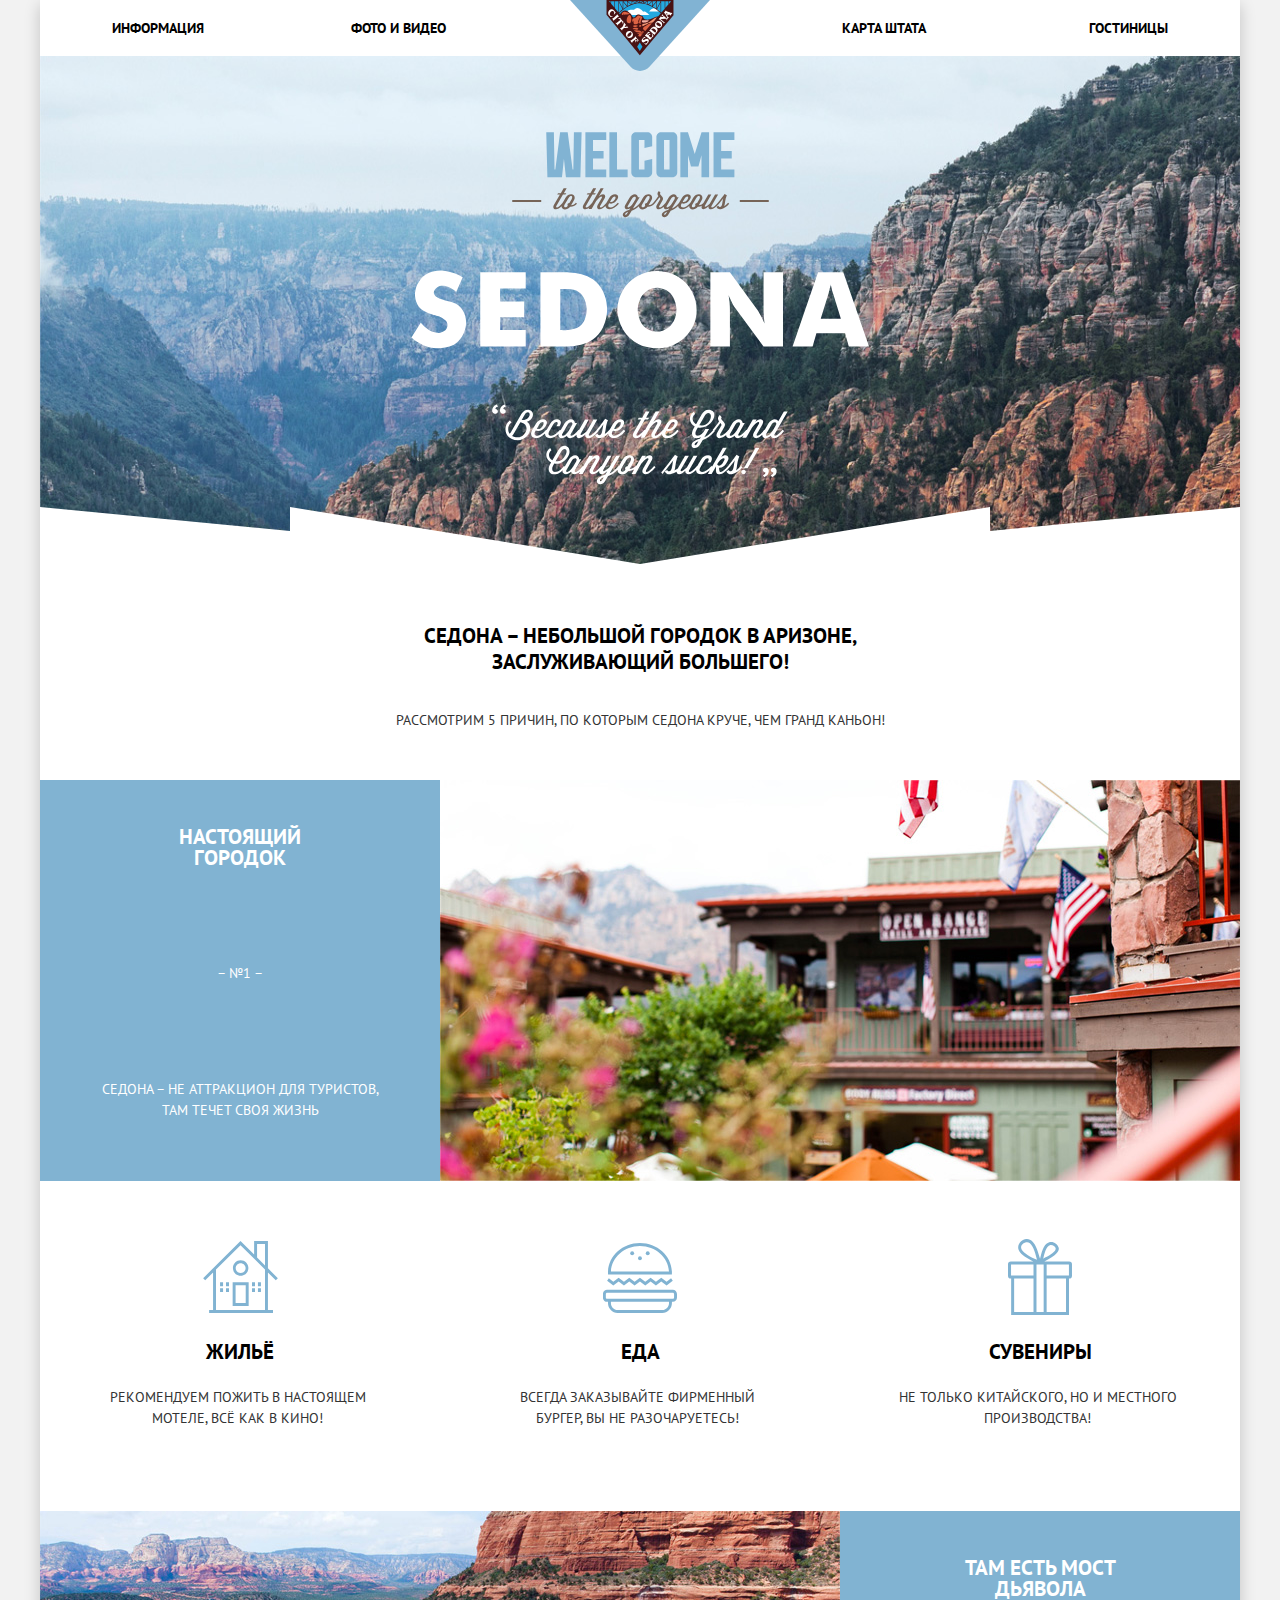
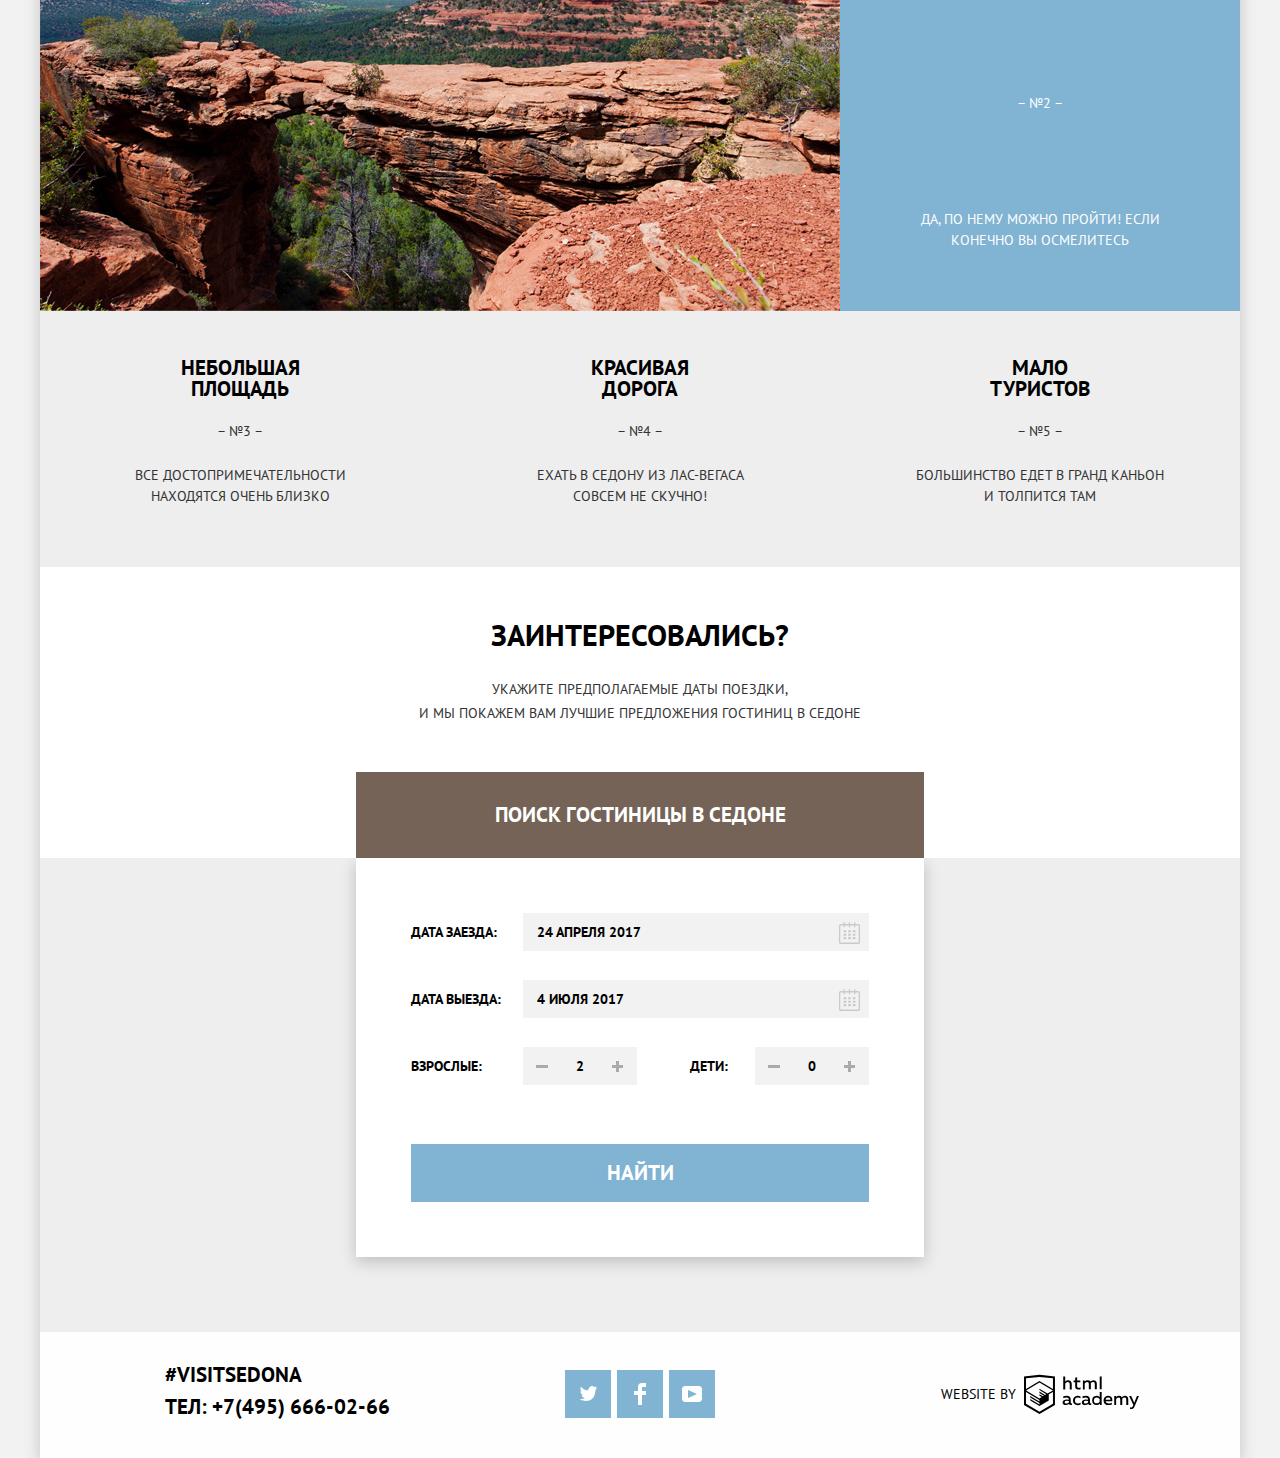
==== commit 0cefaadf: "Завершение. Часть 2. Бьютификация, автопрефиксеризация и минимизация" ====
--- a/index.html
+++ b/index.html
@@ -1,191 +1,194 @@
 <!DOCTYPE html>
 <html lang="ru">
-  <head>
+
+<head>
     <meta charset="utf-8">
     <title>HTML Academy: Седона</title>
     <link rel="stylesheet" type="text/css" href="css/normalize.css">
     <link href="https://fonts.googleapis.com/css?family=PT+Sans:400,700&amp;subset=cyrillic" rel="stylesheet">
-    <link rel="stylesheet" type="text/css" href="css/styles.css">
-  </head>
-  <body>
+    <link rel="stylesheet" type="text/css" href="css/styles.min.css">
+</head>
+
+<body>
     <div class="body-container">
-      <!-- Шапка сайта: навигация и логотип города -->
-      <header>
-        <nav class="header-nav">
-          <a class="header-logo-index"><img src="img/logos/logo-sedona.svg" width="140" height="71" alt="Логотип города"></a>
-          <ul class="header-nav-list">
-            <li class="header-nav-item"><a href="#" class="header-nav-link">Информация</a></li>
-            <li class="header-nav-item"><a href="#" class="header-nav-link">Фото и видео</a></li>
-            <li class="header-nav-item"><a href="#" class="header-nav-link">Карта штата</a></li>
-            <li class="header-nav-item"><a href="hotels.html" class="header-nav-link">Гостиницы</a></li>
-          </ul>
-        </nav>
-      </header>
+        <!-- Шапка сайта: навигация и логотип города -->
+        <header>
+            <nav class="header-nav">
+                <a class="header-logo-index"><img src="img/logos/logo-sedona.svg" width="140" height="71" alt="Логотип города"></a>
+                <ul class="header-nav-list">
+                    <li class="header-nav-item"><a href="#" class="header-nav-link">Информация</a></li>
+                    <li class="header-nav-item"><a href="#" class="header-nav-link">Фото и видео</a></li>
+                    <li class="header-nav-item"><a href="#" class="header-nav-link">Карта штата</a></li>
+                    <li class="header-nav-item"><a href="hotels.html" class="header-nav-link">Гостиницы</a></li>
+                </ul>
+            </nav>
+        </header>
 
         <!-- Основное содержимое -->
         <main>
-          <h1 class="visually-hidden">Седона</h1>
-
-          <!-- Блок 1: Приветствие -->
-          <section class="welcome-container">
-            <div class="welcome-banner">
-              <img src="img/welcome/intro-welcome.svg" width="459" height="353" alt="Приветствие">
-            </div>
-            <div class="welcome-block">
-              <h2>Седона – небольшой городок в Аризоне, заслуживающий большего!</h2>
-              <p>Рассмотрим 5 причин, по которым Седона круче, чем Гранд Каньон!</p>
-            </div>
-          </section>
-
-        <!-- Блок 2: Причины-преимущества -->
-          <section>
-            <ul class="reason-list">
-              <li>
-                <!-- Row 1 -->
-                <div class="reason-item-first">
-                  <!-- Column 1 -->
-                  <div class="reason-item reason-item-blue">
-                    <h2>Настоящий городок</h2>
-                    <p>– №1 –</p>
-                    <p>Седона – не аттракцион для туристов, там течет своя жизнь</p>
-                  </div>
-                  <!-- Column 2 -->
-                  <img src="img/content/features/feature-picture-1.jpg" width="800" height="256" alt="Фото настоящего городка">
+            <h1 class="visually-hidden">Седона</h1>
+
+            <!-- Блок 1: Приветствие -->
+            <section class="welcome-container">
+                <div class="welcome-banner">
+                    <img src="img/welcome/intro-welcome.svg" width="459" height="353" alt="Приветствие">
                 </div>
-                <!-- Row 2 -->
-                <ul class="reason-feature-list">
-                  <!-- Column 1 -->
-                  <li class="reason-feature-item reason-housing-icon">
-                    <h3>Жильё</h3>
-                    <p>Рекомендуем пожить в настоящем мотеле, всё как в кино!</p>
-                  </li>
-                  <!-- Column 2 -->
-                  <li class="reason-feature-item reason-food-icon">
-                    <h3>Еда</h3>
-                    <p>Всегда заказывайте фирменный бургер, вы не разочаруетесь!</p>
-                  </li>
-                  <!-- Column 3 -->
-                  <li class="reason-feature-item reason-gift-icon">
-                    <h3>Сувениры</h3>
-                    <p>Не только китайского, но и местного производства!</p>
-                  </li>
+                <div class="welcome-block">
+                    <h2>Седона – небольшой городок в Аризоне, заслуживающий большего!</h2>
+                    <p>Рассмотрим 5 причин, по которым Седона круче, чем Гранд Каньон!</p>
+                </div>
+            </section>
+
+            <!-- Блок 2: Причины-преимущества -->
+            <section>
+                <ul class="reason-list">
+                    <li>
+                        <!-- Row 1 -->
+                        <div class="reason-item-first">
+                            <!-- Column 1 -->
+                            <div class="reason-item reason-item-blue">
+                                <h2>Настоящий городок</h2>
+                                <p>– №1 –</p>
+                                <p>Седона – не аттракцион для туристов, там течет своя жизнь</p>
+                            </div>
+                            <!-- Column 2 -->
+                            <img src="img/content/features/feature-picture-1.jpg" width="800" height="256" alt="Фото настоящего городка">
+                        </div>
+                        <!-- Row 2 -->
+                        <ul class="reason-feature-list">
+                            <!-- Column 1 -->
+                            <li class="reason-feature-item reason-housing-icon">
+                                <h3>Жильё</h3>
+                                <p>Рекомендуем пожить в настоящем мотеле, всё как в кино!</p>
+                            </li>
+                            <!-- Column 2 -->
+                            <li class="reason-feature-item reason-food-icon">
+                                <h3>Еда</h3>
+                                <p>Всегда заказывайте фирменный бургер, вы не разочаруетесь!</p>
+                            </li>
+                            <!-- Column 3 -->
+                            <li class="reason-feature-item reason-gift-icon">
+                                <h3>Сувениры</h3>
+                                <p>Не только китайского, но и местного производства!</p>
+                            </li>
+                        </ul>
+                    </li>
+                    <li>
+                        <!-- Row 3 -->
+                        <div class="reason-item-second">
+                            <!-- Column 1 -->
+                            <div class="reason-item reason-item-blue">
+                                <h2>Там есть мост дьявола</h2>
+                                <p>– №2 –</p>
+                                <p>Да, по нему можно пройти! Если конечно вы осмелитесь</p>
+                            </div>
+                            <!-- Column 2 -->
+                            <img src="img/content/features/feature-picture-2.jpg" width="800" height="256" alt="Мост дьявола">
+                        </div>
+                    </li>
+                    <!-- Row 4 -->
+                    <li>
+                        <ul class="reason-others-list">
+                            <!-- Column 1 -->
+                            <li class="reason-item reason-item-grey">
+                                <h2>Небольшая площадь</h2>
+                                <p>– №3 –</p>
+                                <p>Все достопримечательности находятся очень близко</p>
+                            </li>
+                            <!-- Column 2 -->
+                            <li class="reason-item reason-item-grey">
+                                <h2>Красивая дорога</h2>
+                                <p>– №4 –</p>
+                                <p>Ехать в Седону из Лас-Вегаса совсем не скучно!</p>
+                            </li>
+                            <!-- Column 3 -->
+                            <li class="reason-item reason-item-grey">
+                                <h2>Мало туристов</h2>
+                                <p>– №5 –</p>
+                                <p>Большинство едет в Гранд каньон и толпится там</p>
+                            </li>
+                        </ul>
+                    </li>
                 </ul>
-              </li>
-              <li>
-                <!-- Row 3 -->
-                <div class="reason-item-second">
-                  <!-- Column 1 -->
-                  <div class="reason-item reason-item-blue">
-                    <h2>Там есть мост дьявола</h2>
-                    <p>– №2 –</p>
-                    <p>Да, по нему можно пройти! Если конечно вы осмелитесь</p>
-                  </div>
-                  <!-- Column 2 -->
-                  <img src="img/content/features/feature-picture-2.jpg" width="800" height="256" alt="Мост дьявола">
+            </section>
+
+            <!-- Блок 3: Поиск гостиницы -->
+            <section class="search-container">
+                <div class="search-preconditions">
+                    <h2>Заинтересовались?</h2>
+                    <p>Укажите предполагаемые даты поездки, <br>и мы покажем вам лучшие предложения гостиниц в Седоне</p>
+                    <button class="search-form-display" type="button">Поиск гостиницы в Седоне</button>
                 </div>
-              </li>
-              <!-- Row 4 -->
-              <li>
-                <ul class="reason-others-list">
-                  <!-- Column 1 -->
-                  <li class="reason-item reason-item-grey">
-                    <h2>Небольшая площадь</h2>
-                    <p>– №3 –</p>
-                    <p>Все достопримечательности находятся очень близко</p>
-                  </li>
-                  <!-- Column 2 -->
-                  <li class="reason-item reason-item-grey">
-                    <h2>Красивая дорога</h2>
-                    <p>– №4 –</p>
-                    <p>Ехать в Седону из Лас-Вегаса совсем не скучно!</p>
-                  </li>
-                  <!-- Column 3 -->
-                  <li class="reason-item reason-item-grey">
-                    <h2>Мало туристов</h2>
-                    <p>– №5 –</p>
-                    <p>Большинство едет в Гранд каньон и толпится там</p>
-                  </li>
-                </ul>
-              </li>
-            </ul>
-          </section>
-
-          <!-- Блок 3: Поиск гостиницы -->
-          <section class="search-container">
-            <div class="search-preconditions">
-              <h2>Заинтересовались?</h2>
-              <p>Укажите предполагаемые даты поездки, <br>и мы покажем вам лучшие предложения гостиниц в Седоне</p>
-              <button class="search-form-display" type="button">Поиск гостиницы в Седоне</button>
-            </div>
-
-            <form class="search-form-container" action="https://echo.htmlacademy.ru" method="post">
-
-              <!-- Row 1 -->
-              <div class="search-form-inputs">
-                <!-- Row 1.1 -->
-                <div class="inputs-date">
-                  <label class="search-form-label" for="date-arrival">Дата заезда:</label>
-                  <input class="search-form-input-date" id="date-arrival" type="text" name="date-arrival" value="" placeholder="24 апреля 2017" required autocomplete="off">
-                  <button class="search-button-calendar search-button-calendar-arrival" type="button" aria-label="Выбрать дату заезда">
+
+                <form class="search-form-container" action="https://echo.htmlacademy.ru" method="post">
+
+                    <!-- Row 1 -->
+                    <div class="search-form-inputs">
+                        <!-- Row 1.1 -->
+                        <div class="inputs-date">
+                            <label class="search-form-label" for="date-arrival">Дата заезда:</label>
+                            <input class="search-form-input-date" id="date-arrival" type="text" name="date-arrival" value="" placeholder="24 апреля 2017" required autocomplete="off">
+                            <button class="search-button-calendar search-button-calendar-arrival" type="button" aria-label="Выбрать дату заезда">
                     <svg xmlns="http://www.w3.org/2000/svg" width="21" height="22" viewBox="0 0 21 22"><path d="M19.251 2.025h-2.845V.648c0-.381-.294-.689-.656-.689-.363 0-.656.308-.656.689v1.377h-3.938V.648c0-.381-.294-.689-.655-.689-.363 0-.657.308-.657.689v1.377H5.906V.648c0-.381-.294-.689-.656-.689-.363 0-.657.308-.657.689v1.377H1.75C.784 2.025 0 2.847 0 3.862v16.302C0 21.179.784 22 1.75 22h17.501c.966 0 1.749-.821 1.749-1.836V3.862c0-1.015-.783-1.837-1.749-1.837zm.437 18.139a.448.448 0 0 1-.437.459H1.75a.45.45 0 0 1-.438-.459V3.862a.45.45 0 0 1 .438-.459h2.844v1.378c0 .381.294.689.657.689.362 0 .656-.308.656-.689V3.403h3.938v1.378c0 .381.294.689.657.689.361 0 .655-.308.655-.689V3.403h3.938v1.378c0 .381.293.689.656.689.362 0 .656-.308.656-.689V3.403h2.845c.241 0 .437.206.437.459v16.302z"/><path d="M4.594 8.225h2.625v2.066H4.594zM4.594 11.668h2.625v2.067H4.594zM4.594 15.112h2.625v2.066H4.594zM9.188 15.112h2.625v2.066H9.188zM9.188 11.668h2.625v2.067H9.188zM9.188 8.225h2.625v2.066H9.188zM13.781 15.112h2.625v2.066h-2.625zM13.781 11.668h2.625v2.067h-2.625zM13.781 8.225h2.625v2.066h-2.625z"/></svg>
                   </button>
-                </div>
-
-                <!-- Row 1.2 -->
-                <div class="inputs-date">
-                  <label class="search-form-label" for="date-departure">Дата выезда:</label>
-                  <input class="search-form-input-date" id="date-departure" type="text" name="date-departure" value="" placeholder="4 июля 2017" required autocomplete="off">
-                  <button class="search-button-calendar search-button-calendar-departure" type="button" aria-label="Выбрать дату отъезда">
+                        </div>
+
+                        <!-- Row 1.2 -->
+                        <div class="inputs-date">
+                            <label class="search-form-label" for="date-departure">Дата выезда:</label>
+                            <input class="search-form-input-date" id="date-departure" type="text" name="date-departure" value="" placeholder="4 июля 2017" required autocomplete="off">
+                            <button class="search-button-calendar search-button-calendar-departure" type="button" aria-label="Выбрать дату отъезда">
                     <svg xmlns="http://www.w3.org/2000/svg" width="21" height="22" viewBox="0 0 21 22"><path d="M19.251 2.025h-2.845V.648c0-.381-.294-.689-.656-.689-.363 0-.656.308-.656.689v1.377h-3.938V.648c0-.381-.294-.689-.655-.689-.363 0-.657.308-.657.689v1.377H5.906V.648c0-.381-.294-.689-.656-.689-.363 0-.657.308-.657.689v1.377H1.75C.784 2.025 0 2.847 0 3.862v16.302C0 21.179.784 22 1.75 22h17.501c.966 0 1.749-.821 1.749-1.836V3.862c0-1.015-.783-1.837-1.749-1.837zm.437 18.139a.448.448 0 0 1-.437.459H1.75a.45.45 0 0 1-.438-.459V3.862a.45.45 0 0 1 .438-.459h2.844v1.378c0 .381.294.689.657.689.362 0 .656-.308.656-.689V3.403h3.938v1.378c0 .381.294.689.657.689.361 0 .655-.308.655-.689V3.403h3.938v1.378c0 .381.293.689.656.689.362 0 .656-.308.656-.689V3.403h2.845c.241 0 .437.206.437.459v16.302z"/><path d="M4.594 8.225h2.625v2.066H4.594zM4.594 11.668h2.625v2.067H4.594zM4.594 15.112h2.625v2.066H4.594zM9.188 15.112h2.625v2.066H9.188zM9.188 11.668h2.625v2.067H9.188zM9.188 8.225h2.625v2.066H9.188zM13.781 15.112h2.625v2.066h-2.625zM13.781 11.668h2.625v2.067h-2.625zM13.781 8.225h2.625v2.066h-2.625z"/></svg>
                   </button>
-                </div>
-
-                <!-- Row 1.3 -->
-                <div class="inputs-people">
-                  <!-- Column 1.3.1 -->
-                  <div class="inputs-people-label-and-count adults">
-                    <label class="search-form-label" for="adult">Взрослые:</label>
-                    <div class="inputs-people-count">
-                      <button class="search-button-operation operation-minus" type="button" aria-label="Уменьшить количество" id="adults-minus"></button>
-                      <input class="search-form-input-people" id="adults" type="text" name="adults" value="2" required autocomplete="off">
-                      <button class="search-button-operation operation-plus" type="button" aria-label="Увеличить количество" id="adults-plus"></button>
+                        </div>
+
+                        <!-- Row 1.3 -->
+                        <div class="inputs-people">
+                            <!-- Column 1.3.1 -->
+                            <div class="inputs-people-label-and-count adults">
+                                <label class="search-form-label" for="adults">Взрослые:</label>
+                                <div class="inputs-people-count">
+                                    <button class="search-button-operation operation-minus" type="button" aria-label="Уменьшить количество" id="adults-minus"></button>
+                                    <input class="search-form-input-people" id="adults" type="text" name="adults" value="2" required autocomplete="off">
+                                    <button class="search-button-operation operation-plus" type="button" aria-label="Увеличить количество" id="adults-plus"></button>
+                                </div>
+                            </div>
+
+                            <!-- Column 1.3.2 -->
+                            <div class="inputs-people-label-and-count children">
+                                <label class="search-form-label" for="children">Дети:</label>
+                                <div class="inputs-people-count">
+                                    <button class="search-button-operation operation-minus" type="button" aria-label="Уменьшить количество" id="children-minus"></button>
+                                    <input class="search-form-input-people" id="children" type="text" name="children" value="0" required autocomplete="off">
+                                    <button class="search-button-operation operation-plus" type="button" aria-label="Увеличить количество" id="children-plus"></button>
+                                </div>
+                            </div>
+                        </div>
                     </div>
-                  </div>
-
-                  <!-- Column 1.3.2 -->
-                  <div class="inputs-people-label-and-count children">
-                    <label class="search-form-label" for="children">Дети:</label>
-                    <div class="inputs-people-count">
-                      <button class="search-button-operation operation-minus" type="button" aria-label="Уменьшить количество" id="children-minus"></button>
-                      <input class="search-form-input-people" id="children" type="text" name="children" value="0" required autocomplete="off">
-                      <button class="search-button-operation operation-plus" type="button" aria-label="Увеличить количество" id="children-plus"></button>
-                    </div>
-                  </div>
-                </div>
-              </div>
-
-              <!-- Row 2 -->
-              <button class="search-button" type="submit">Найти</button>
-
-            </form>
-          </section>
-
-          <!-- Блок 4: Карта -->
-          <section class="map-container">
-            <h2 class="visually-hidden">Карта</h2>
-            <iframe class="map-frame" src="https://www.google.com/maps/embed?pb=!1m18!1m12!1m3!1d1187671.550791491!2d-112.2405731685664!3d34.69230973610526!2m3!1f0!2f0!3f0!3m2!1i1024!2i768!4f13.1!3m3!1m2!1s0x872da132f942b00d%3A0x5548c523fa6c8efd!2z0KHQtdC00L7QvdCwLCDQkNGA0LjQt9C-0L3QsCA4NjMzNiwg0KHQqNCQ!5e0!3m2!1sru!2sru!4v1580642350026!5m2!1sru!2sru" width="1200" height="593" style="border:0;" allowfullscreen=""></iframe>
-          </section>
+
+                    <!-- Row 2 -->
+                    <button class="search-button" type="submit">Найти</button>
+
+                </form>
+            </section>
+
+            <!-- Блок 4: Карта -->
+            <section class="map-container">
+                <h2 class="visually-hidden">Карта</h2>
+                <iframe class="map-frame" src="https://www.google.com/maps/embed?pb=!1m18!1m12!1m3!1d1187671.550791491!2d-112.2405731685664!3d34.69230973610526!2m3!1f0!2f0!3f0!3m2!1i1024!2i768!4f13.1!3m3!1m2!1s0x872da132f942b00d%3A0x5548c523fa6c8efd!2z0KHQtdC00L7QvdCwLCDQkNGA0LjQt9C-0L3QsCA4NjMzNiwg0KHQqNCQ!5e0!3m2!1sru!2sru!4v1580642350026!5m2!1sru!2sru"
+                    width="1200" height="593" style="border:0;" allowfullscreen=""></iframe>
+            </section>
 
         </main>
 
 
         <!-- "Подвал" -->
         <footer class="footer-container footer-position">
-          <div class="footer-contacts">
-            <p class="footer-hashtag">#VisitSedona</p>
-            <a class="footer-phone" href="tel:+74956660266">Тел: +7(495) 666-02-66</a>
-          </div>
-          <span class="footer-icons">
+            <div class="footer-contacts">
+                <p class="footer-hashtag">#VisitSedona</p>
+                <a class="footer-phone" href="tel:+74956660266">Тел: +7(495) 666-02-66</a>
+            </div>
+            <span class="footer-icons">
             <a href="https://twitter.com/SedonaAZ" class="footer-icon-social" aria-label="Twitter" title="Twitter">
               <svg xmlns="http://www.w3.org/2000/svg" xmlns:xlink="http://www.w3.org/1999/xlink" width="17" height="15" viewBox="0 0 17 15"><path fill="#FFF" d="M10.95.144c1.685-.496 2.984.27 3.577 1.179.673-.231 1.331-.481 2.011-.708a2.345 2.345 0 0 1-.857 1.768c.685.17 1.304-.491 1.304-.491-.169 1-1.006 1.788-1.563 2.024-.231 6.75-3.175 11.217-10.077 11.082h-.446c-.41 0-4.164-.46-4.898-1.887 2.271.196 3.893-.422 4.693-1.177-.96-.3-2.679-.477-2.979-2.95.349.106.564.228 1.19.119C1.705 8.247.374 7.53.448 5.33c.285.328 1.067.536 1.34.472C1.085 5.561-.182 2.442.894.85c1.818 1.854 3.735 3.606 7.152 3.773C8.254 2.33 9.183.793 10.95.144z"/></svg>
             </a>
@@ -196,17 +199,18 @@
               <svg xmlns="http://www.w3.org/2000/svg" xmlns:xlink="http://www.w3.org/1999/xlink" width="20" height="16" viewBox="0 0 20 16"><path fill="#FFF" d="M17 0H3C1.35 0 0 1.35 0 3v10c0 1.65 1.35 3 3 3h14c1.65 0 3-1.35 3-3V3c0-1.65-1.35-3-3-3zM6.027 11.998V4.002L15.014 8l-8.987 3.998z"/></svg>
             </a>
           </span>
-          <div class="footer-by">
-            <p class="footer-by-text">Website by</p>
-            <a href="https://htmlacademy.ru/intensive/htmlcss" class="footer-by-logo" aria-label="HTML Academy">
+            <div class="footer-by">
+                <p class="footer-by-text">Website by</p>
+                <a href="https://htmlacademy.ru/intensive/htmlcss" class="footer-by-logo" aria-label="HTML Academy">
               <svg id="Layer_1" data-name="Layer 1" xmlns="http://www.w3.org/2000/svg" width="115" height="41" viewBox="0 0 108.08 36.85"><title>HTML Academy</title><path d="M44.61,26.88a2,2,0,0,0,.55-0.1v1.33a3.25,3.25,0,0,1-1.18.21,1.67,1.67,0,0,1-1.67-1,4.84,4.84,0,0,1-3.14,1.08c-1.51,0-2.91-.83-2.91-2.55,0-2.13,2-2.79,3.71-2.79a11.08,11.08,0,0,1,2.17.25v-0.3c0-1-.76-1.77-2.19-1.77a7.42,7.42,0,0,0-3,.64v-1.7a10.21,10.21,0,0,1,3.19-.55c2.36,0,3.81,1.12,3.81,3.65v3a0.54,0.54,0,0,0,.49.59h0.17Zm-6.44-1.13A1.35,1.35,0,0,0,39.63,27h0.11a3.39,3.39,0,0,0,2.41-1V24.58a9.72,9.72,0,0,0-1.81-.21c-1,0-2.16.33-2.16,1.38h0Zm12.36-6.11a5,5,0,0,1,2.57.64V22a4.08,4.08,0,0,0-2.3-.7,2.75,2.75,0,1,0,0,5.49,5,5,0,0,0,2.43-.64v1.71a6.27,6.27,0,0,1-2.76.57A4.21,4.21,0,0,1,46,24.51q0-.21,0-0.41a4.32,4.32,0,0,1,4.18-4.46h0.38Zm12.17,7.24a2,2,0,0,0,.55-0.1v1.33a3.25,3.25,0,0,1-1.18.21,1.67,1.67,0,0,1-1.67-1,4.84,4.84,0,0,1-3.14,1.08c-1.51,0-2.91-.83-2.91-2.55,0-2.13,2-2.79,3.71-2.79a11.08,11.08,0,0,1,2.17.25v-0.3c0-1-.76-1.77-2.19-1.77a7.42,7.42,0,0,0-3,.64v-1.7a10.21,10.21,0,0,1,3.19-.55c2.36,0,3.81,1.12,3.81,3.65v3a0.54,0.54,0,0,0,.49.59h0.17Zm-6.44-1.13A1.35,1.35,0,0,0,57.73,27h0.11a3.39,3.39,0,0,0,2.41-1V24.58a9.72,9.72,0,0,0-1.81-.21c-1.06,0-2.16.33-2.16,1.38h0ZM73,16V28.2H71.35V26.88a3.88,3.88,0,0,1-3.19,1.54,4.4,4.4,0,0,1,0-8.78,3.81,3.81,0,0,1,3,1.3V16H73Zm-4.53,5.22a2.76,2.76,0,1,0,0,5.52A2.86,2.86,0,0,0,71.15,25V23A2.91,2.91,0,0,0,68.49,21.27ZM79,19.64c3.31,0,4.46,2.68,3.92,5.09H76.7c0.21,1.5,1.67,2.11,3.19,2.11a6.11,6.11,0,0,0,2.64-.59v1.6a7.14,7.14,0,0,1-3,.57C77,28.42,74.78,27,74.78,24a4.18,4.18,0,0,1,4-4.39H79Zm0.09,1.54a2.28,2.28,0,0,0-2.44,2.1v0.06H81.3A2,2,0,0,0,79.13,21.18Zm5.73,7V19.87h1.65v1a3.81,3.81,0,0,1,2.78-1.27A2.86,2.86,0,0,1,91.89,21a4.12,4.12,0,0,1,2.91-1.33A3.06,3.06,0,0,1,98,23V28.2h-1.9V23.05a1.59,1.59,0,0,0-1.42-1.75H94.42a2.8,2.8,0,0,0-2.07,1.12V28.2h-1.9V23.05A1.59,1.59,0,0,0,89,21.31H88.8a3,3,0,0,0-2.21,1.29v5.63H84.86Zm21.31-8.33h1.9l-3.91,9.46c-0.9,2.17-2.09,2.86-3.35,2.86a4.76,4.76,0,0,1-1.1-.14V30.46a2.86,2.86,0,0,0,.85.12c0.9,0,1.58-.64,2.07-1.9l0.17-.42-4-8.4h2l2.86,6.29ZM38.73,1.46V6.22a3.81,3.81,0,0,1,2.7-1.14,3.25,3.25,0,0,1,3.44,3.4v5.15H43V8.72a1.81,1.81,0,0,0-1.61-2h-0.3a2.93,2.93,0,0,0-2.32,1.39v5.52h-1.9V1.46h1.9ZM49.94,2.31v3h3V6.91h-3v3.81c0,1.1.5,1.46,1.58,1.46a4.49,4.49,0,0,0,1.69-.33v1.6A6.8,6.8,0,0,1,51,13.8a2.55,2.55,0,0,1-2.86-2.74V6.89H46.58V5.26h1.5V2.74Zm5.4,11.31V5.28H57v1A3.81,3.81,0,0,1,59.77,5a2.86,2.86,0,0,1,2.6,1.33A4.12,4.12,0,0,1,65.28,5,3.06,3.06,0,0,1,68.44,8.4v5.21h-1.9V8.46a1.59,1.59,0,0,0-1.42-1.75H64.89a2.8,2.8,0,0,0-2.07,1.12v5.78h-1.9V8.46A1.59,1.59,0,0,0,59.5,6.71H59.27A3,3,0,0,0,57.06,8v5.63H55.34ZM71.17,1.45H73V13.6H71.17V1.45ZM14.71,0H14.55L0,1.54V28.21l14.55,8.66,14.55-8.66V1.54Zm12.5,27.1L14.55,34.64,1.9,27.12V16.18l12.59,7.5V25L5.86,19.9v1.31l8.68,5.21v1.39L5.87,22.65V24l8.68,5.21,8.75-5.24V18.31L27.2,16V27.12Zm0-12.53-3.48,2-1.6,1L14.51,13v1.31L21,18.23H21l-0.14.09-1,.54-5.37-3.2V17l4.24,2.52-1,.67-3.2-1.9v1.31l2.1,1.24L14.5,22.1,2,14.65,14.51,7.11Zm0-1.32L14.49,5.76,1.91,13.25v-10L14.56,1.92,27.21,3.25v10h0Z" transform="translate(0 -0.02)" fill="#231f20"/></svg>
             </a>
-          </div>
+            </div>
         </footer>
 
-      </div>
+    </div>
 
     <script src="js/main.js"></script>
 
-  </body>
+</body>
+
 </html>
--- a/css/styles.min.css
+++ b/css/styles.min.css
@@ -0,0 +1,17 @@
+html{-webkit-box-sizing:border-box;box-sizing:border-box}*,*::after,*::before{-webkit-box-sizing:inherit;box-sizing:inherit}body{font-family:"PT Sans",Arial,sans-serif;font-size:14px;line-height:21px;color:#000000;text-transform:uppercase;background-color:#f2f2f2}.body-container{margin:0 auto;padding-top:0px;width:1200px;-webkit-box-shadow:0 5px 15px rgba(0,1,1,0.2);box-shadow:0 5px 15px rgba(0,1,1,0.2)}.visually-hidden{position:absolute;width:1px;height:1px;margin:-1px;border:0;padding:0;white-space:nowrap;-webkit-clip-path:inset(100%);clip-path:inset(100%);clip:rect(0 0 0 0);overflow:hidden}img{max-width:100%;height:auto}.header-nav{background-color:#ffffff}.header-nav-list{display:-webkit-box;display:-ms-flexbox;display:flex;-ms-flex-wrap:wrap;flex-wrap:wrap;-webkit-box-pack:justify;-ms-flex-pack:justify;justify-content:space-between;margin:0;padding-right:72px;padding-left:72px;list-style:none}.header-nav-item{width:239px;height:56px;padding:15px 0}.header-nav-list li:nth-child(4n+1),.header-nav-list li:nth-child(4n+2){text-align:left}.header-nav-list li:nth-child(4n+3),.header-nav-list li:nth-child(4n+4){text-align:right}.header-nav-list li:nth-child(4n+2){margin-right:auto}.header-nav-list li:nth-child(4n+3){margin-right:3px}.header-nav-link{line-height:26px;font-weight:bold;color:#000000;text-decoration:none}.header-nav-link:hover,.header-nav-link:focus{color:#81b3d2;outline:none}.header-nav-link:active{color:rgba(0,0,0,0.3)}.header-nav-link.current,.header-nav-link.current:hover,.header-nav-link.current:active{color:#766357}.header-logo-index{position:absolute;top:0;left:50%;margin-left:-70px;z-index:20}.header-logo{position:absolute;top:0;left:50%;margin-left:-70px;z-index:20}.header-logo:hover,.header-logo:focus{opacity:0.8;outline:none}.header-logo:active{opacity:0.5}.footer-container{display:-webkit-box;display:-ms-flexbox;display:flex;-ms-flex-wrap:wrap;flex-wrap:wrap;-webkit-box-pack:justify;-ms-flex-pack:justify;justify-content:space-between;padding-top:30px;padding-bottom:32px;background-color:rgba(255,255,255,0.9)}.footer-position{position:relative;margin-top:-120px}.footer-contacts{display:-webkit-box;display:-ms-flexbox;display:flex;-ms-flex-wrap:wrap;flex-wrap:wrap;-webkit-box-orient:vertical;-webkit-box-direction:normal;-ms-flex-direction:column;flex-direction:column;-webkit-box-pack:center;-ms-flex-pack:center;justify-content:center;width:400px;padding-left:125px}.footer-hashtag{margin:0;padding-bottom:6px;font-size:21px;font-weight:bold;line-height:26px}.footer-phone{font-size:21px;font-weight:bold;line-height:26px;color:#000000;text-decoration:none}.footer-phone:hover,.footer-phone:focus{color:#81b3d2;outline:none}.footer-phone:active{color:rgba(0,0,0,0.3)}.footer-icons{display:-webkit-box;display:-ms-flexbox;display:flex;-ms-flex-wrap:wrap;flex-wrap:wrap;-webkit-box-pack:center;-ms-flex-pack:center;justify-content:center;-webkit-box-align:center;-ms-flex-align:center;align-items:center;width:400px}.footer-icon-social{display:-webkit-box;display:-ms-flexbox;display:flex;-ms-flex-wrap:wrap;flex-wrap:wrap;-ms-flex-pack:distribute;justify-content:space-around;-webkit-box-align:center;-ms-flex-align:center;align-items:center;margin:3px;width:46px;height:48px;background-color:#81b3d2}.footer-icon-social:hover,.footer-icon-social:focus{background-color:#669ec0;outline:none}.footer-icon-social:active{background-color:#5496bd;opacity:0.3}.footer-by{display:-webkit-box;display:-ms-flexbox;display:flex;-ms-flex-wrap:wrap;flex-wrap:wrap;-webkit-box-align:center;-ms-flex-align:center;align-items:center;-webkit-box-pack:center;-ms-flex-pack:center;justify-content:center;width:400px}.footer-by-text{padding-right:8px;font-size:14px;font-weight:normal;line-height:26px}.footer-by-logo{padding-top:7px}.footer-by-logo path{fill:#000000}.footer-by-logo path:hover,.footer-by-logo path:focus{fill:#81b3d2}.footer-by-logo path:active{fill:#bdbbbc}.welcome-container{background-color:#ffffff}.welcome-banner{display:-webkit-box;display:-ms-flexbox;display:flex;-ms-flex-wrap:wrap;flex-wrap:wrap;background-color:#81b3d2;background-image:url("../img/welcome/intro-mask.svg"),url("../img/background/background-photo.jpg");background-size:1200px 59px,1200px 773px;background-position:left 0 bottom -2px,0 -56px;background-repeat:no-repeat}.welcome-banner img{margin-top:76px;margin-right:auto;margin-bottom:79px;margin-left:auto}.welcome-block{display:-webkit-box;display:-ms-flexbox;display:flex;-ms-flex-wrap:wrap;flex-wrap:wrap;-webkit-box-orient:vertical;-webkit-box-direction:normal;-ms-flex-direction:column;flex-direction:column;min-height:216px;padding-top:42px}.welcome-block h2{margin-left:auto;margin-right:auto;width:440px;min-height:48px;font-size:21px;font-weight:bold;line-height:26px;text-align:center;color:#000000}.welcome-block p{line-height:26px;text-align:center;color:#333333}.reason-list{display:-webkit-box;display:-ms-flexbox;display:flex;-ms-flex-wrap:wrap;flex-wrap:wrap;-webkit-box-orient:vertical;-webkit-box-direction:normal;-ms-flex-direction:column;flex-direction:column;margin:0 auto;padding:0;list-style:none}.reason-item{width:400px;min-height:256px;text-align:center}.reason-item h2{font-size:21px;font-weight:bold;line-height:21px}.reason-item-first{display:-webkit-box;display:-ms-flexbox;display:flex;-ms-flex-wrap:wrap;flex-wrap:wrap}.reason-item-second{display:-webkit-box;display:-ms-flexbox;display:flex;-ms-flex-wrap:wrap;flex-wrap:wrap;-webkit-box-orient:horizontal;-webkit-box-direction:reverse;-ms-flex-direction:row-reverse;flex-direction:row-reverse}.reason-item-blue{display:-webkit-box;display:-ms-flexbox;display:flex;-ms-flex-wrap:wrap;flex-wrap:wrap;-webkit-box-orient:vertical;-webkit-box-direction:normal;-ms-flex-direction:column;flex-direction:column;-webkit-box-pack:justify;-ms-flex-pack:justify;justify-content:space-between;padding-top:46px;padding-bottom:60px;color:#ffffff;background-color:#81b3d2}.reason-item-blue h2{margin:0 auto;text-align:center;width:151px}.reason-item-first p{margin:0 auto;text-align:center;width:290px}.reason-item-second p{margin:0 auto;text-align:center;width:303px}.reason-others-list{display:-webkit-box;display:-ms-flexbox;display:flex;-ms-flex-wrap:wrap;flex-wrap:wrap;-webkit-box-orient:horizontal;-webkit-box-direction:normal;-ms-flex-direction:row;flex-direction:row;margin:0 auto;padding:0;list-style:none}.reason-item-grey{display:-webkit-box;display:-ms-flexbox;display:flex;-ms-flex-wrap:wrap;flex-wrap:wrap;-webkit-box-orient:vertical;-webkit-box-direction:normal;-ms-flex-direction:column;flex-direction:column;-ms-flex-line-pack:center;align-content:center;-webkit-box-pack:justify;-ms-flex-pack:justify;justify-content:space-between;z-index:20;padding-top:46px;padding-bottom:60px;background-color:#eeeeee}.reason-item-grey h2{margin:0 auto;text-align:center;width:151px}.reason-item-grey p{margin:0 auto;text-align:center;width:261px;color:#333333}.reason-item-grey:nth-child(3n) p{width:256px}.reason-feature-list{display:-webkit-box;display:-ms-flexbox;display:flex;-ms-flex-wrap:wrap;flex-wrap:wrap;-webkit-box-orient:horizontal;-webkit-box-direction:normal;-ms-flex-direction:row;flex-direction:row;margin:0 auto;padding:0;list-style:none;background-color:#ffffff}.reason-feature-item{width:400px;min-height:330px;padding-top:160px;padding-right:55px;padding-bottom:80px;padding-left:55px;text-align:center}.reason-feature-item h3{margin:0 auto;color:#000000;font-size:21px;font-weight:bold;line-height:21px;text-align:center}.reason-feature-item p{margin-top:25px;margin-bottom:0;text-align:center;color:#333333}.reason-feature-item p:nth-child(3n+1){width:252px}.reason-feature-item p:nth-child(3n+2){width:285px}.reason-feature-item p:nth-child(3n+3){width:273px}.reason-housing-icon{background-image:url("../img/icons/housing.svg");background-repeat:no-repeat;background-position:center 60px}.reason-food-icon{background-image:url("../img/icons/food.svg");background-repeat:no-repeat;background-position:center 62px}.reason-gift-icon{background-image:url("../img/icons/gift.svg");background-repeat:no-repeat;background-position:center 58px}.search-preconditions{position:relative;width:100%;min-height:290px;z-index:10;text-align:center;background-color:#ffffff}.search-preconditions h2{margin-top:0;margin-bottom:24px;padding-top:50px;font-size:30px;font-weight:bold;line-height:36px;text-align:center}.search-preconditions p{margin-top:0;margin-bottom:47px;line-height:24px;text-align:center;color:#333333}.search-form-display{width:568px;min-height:86px;margin-bottom:0;font-size:21px;font-weight:bold;line-height:26px;text-transform:uppercase;color:#ffffff;background-color:#766357;border:none;cursor:pointer}.search-form-display:hover,.search-form-display:focus{background-color:#604e43;outline:none}.search-form-display:active{color:rgba(255,255,255,0.3);background-color:#503e33}.search-form-container{position:absolute;left:50%;margin-left:-284px;z-index:5;display:-webkit-box;display:-ms-flexbox;display:flex;-ms-flex-wrap:wrap;flex-wrap:wrap;-webkit-box-orient:vertical;-webkit-box-direction:normal;-ms-flex-direction:column;flex-direction:column;-webkit-box-pack:justify;-ms-flex-pack:justify;justify-content:space-between;padding:55px;width:568px;min-height:395px;background-color:#ffffff;-webkit-box-shadow:0 5px 15px rgba(0,1,1,0.2);box-shadow:0 5px 15px rgba(0,1,1,0.2)}.search-form-container-open{-webkit-animation-name:open-search-form;animation-name:open-search-form;-webkit-animation-duration:1s;animation-duration:1s}@-webkit-keyframes open-search-form{from{-webkit-transform:translateY(-100%);transform:translateY(-100%)}to{-webkit-transform:translateY(0);transform:translateY(0)}}@keyframes open-search-form{from{-webkit-transform:translateY(-100%);transform:translateY(-100%)}to{-webkit-transform:translateY(0);transform:translateY(0)}}.search-form-inputs{display:-webkit-box;display:-ms-flexbox;display:flex;-ms-flex-wrap:wrap;flex-wrap:wrap;-webkit-box-orient:vertical;-webkit-box-direction:normal;-ms-flex-direction:column;flex-direction:column;-webkit-box-pack:justify;-ms-flex-pack:justify;justify-content:space-between}.inputs-date{display:-webkit-box;display:-ms-flexbox;display:flex;-ms-flex-wrap:wrap;flex-wrap:wrap;-webkit-box-pack:justify;-ms-flex-pack:justify;justify-content:space-between;-webkit-box-align:center;-ms-flex-align:center;align-items:center;margin-bottom:29px}.inputs-people{display:-webkit-box;display:-ms-flexbox;display:flex;-ms-flex-wrap:wrap;flex-wrap:wrap;-webkit-box-pack:justify;-ms-flex-pack:justify;justify-content:space-between;-webkit-box-align:center;-ms-flex-align:center;align-items:center;margin-bottom:30px}.inputs-people-label-and-count{display:-webkit-box;display:-ms-flexbox;display:flex;-ms-flex-wrap:wrap;flex-wrap:wrap;-webkit-box-pack:justify;-ms-flex-pack:justify;justify-content:space-between;-webkit-box-align:center;-ms-flex-align:center;align-items:center;width:226px}.inputs-people-count{display:-webkit-box;display:-ms-flexbox;display:flex;-ms-flex-wrap:wrap;flex-wrap:wrap}.search-form-label{font-size:14px;font-weight:bold;line-height:26px;text-align:left;color:#000000}.search-form-input-date{width:346px;height:38px;font-size:14px;font-weight:bold;text-align:left;color:#000000;padding-left:12px;background-color:#f2f2f2;border:solid 2px #f2f2f2}.search-form-input-date:hover{background-color:#ebebeb;border:solid 2px #ebebeb;outline:none}.search-form-input-date:focus,.search-form-input-date:active{background-color:#ffffff;border:solid 2px #e5e5e5;outline:none}.search-form-input-date::-webkit-input-placeholder{color:#000000;opacity:1;text-transform:uppercase}.search-form-input-date::-moz-placeholder{color:#000000;opacity:1;text-transform:uppercase}.search-form-input-date:-ms-input-placeholder{color:#000000;opacity:1;text-transform:uppercase}.search-form-input-date::-ms-input-placeholder{color:#000000;opacity:1;text-transform:uppercase}.search-form-input-date::placeholder{color:#000000;opacity:1;text-transform:uppercase}.search-form-input-date:-ms-input-placeholder{color:#000000;opacity:1;text-transform:uppercase}.search-form-input-people{width:38px;height:38px;font-size:14px;font-weight:bold;text-align:center;color:#000000;background-color:#f2f2f2;border:solid 2px #f2f2f2}.search-form-input-people:hover{background-color:#ebebeb;border:solid 2px #ebebeb;outline:none}.search-form-input-people:focus,.search-form-input-people:active{background-color:#ffffff;border:solid 2px #e5e5e5;outline:none}.search-form-input-people::-webkit-input-placeholder{color:#000000;text-align:center}.search-form-input-people::-moz-placeholder{color:#000000;text-align:center}.search-form-input-people:-ms-input-placeholder{color:#000000;text-align:center}.search-form-input-people::-ms-input-placeholder{color:#000000;text-align:center}.search-form-input-people::placeholder{color:#000000;text-align:center}.children{width:179px}.search-button-calendar{fill:#cacaca;background:transparent;border:none;cursor:pointer}.search-button-calendar-arrival{position:absolute;top:63px;right:58px}.search-button-calendar-departure{position:absolute;top:130px;right:58px}.search-button-calendar:hover,.search-button-calendar:focus{fill:#000000;outline:none}.search-button-calendar:active{fill:#81b3d2}.search-button-operation{position:relative;width:38px;height:38px;background-color:#f2f2f2;border:solid 2px #f2f2f2;cursor:pointer}.search-button-operation:hover,.search-button-operation:focus{background-color:#ebebeb;border:solid 2px #ebebeb;outline:none}.search-button-operation:active{background-color:#ffffff;border:solid 2px #e5e5e5}.operation-minus::before{content:"";position:absolute;width:12px;height:3px;left:11px;top:16px;background-color:#aaaaab}.operation-plus::before{content:"";position:absolute;width:11px;height:3px;left:11px;top:16px;background-color:#aaaaab}.operation-plus::after{content:"";position:absolute;width:11px;height:3px;left:11px;top:16px;background-color:#aaaaab;-webkit-transform:rotate(90deg);-ms-transform:rotate(90deg);transform:rotate(90deg)}.operation-minus:hover::before,.operation-minus:focus::before,.operation-plus:hover::before,.operation-plus:focus::before,.operation-plus:focus::after,.operation-plus:hover::after{background-color:#000000;outline:none}.operation-minus:active::before,.operation-plus:active::before,.operation-plus:active::after{background-color:#81b3d2}.search-button{width:458px;min-height:58px;font-size:21px;font-weight:bold;line-height:26px;text-transform:uppercase;color:#ffffff;background-color:#81b3d2;border:none;cursor:pointer}.search-button:hover,.search-button:focus{background-color:#669ec0;outline:none}.search-button:active{color:rgba(255,255,255,0.3);background-color:#5496bd}.map-container{display:-webkit-box;display:-ms-flexbox;display:flex;-ms-flex-wrap:wrap;flex-wrap:wrap;background-color:#eeeeee}.map-frame{position:relative;width:1200px;height:594px}.filter-container{display:-webkit-box;display:-ms-flexbox;display:flex;-ms-flex-wrap:wrap;flex-wrap:wrap;-webkit-box-pack:justify;-ms-flex-pack:justify;justify-content:space-between;min-height:217px;padding-top:27px;padding-left:71px;padding-right:74px;padding-bottom:30px;background-color:#669ec0;background-image:url("../img/background/background-filter.jpg");background-size:1200px 562px;background-position:0 -56px;background-repeat:no-repeat}.fieldset-parameters{display:-webkit-box;display:-ms-flexbox;display:flex;-ms-flex-wrap:wrap;flex-wrap:wrap;-webkit-box-pack:justify;-ms-flex-pack:justify;justify-content:space-between;-ms-flex-line-pack:justify;align-content:space-between;width:249px;padding:0;border:none}.filter-parameters{display:-webkit-box;display:-ms-flexbox;display:flex;-ms-flex-wrap:wrap;flex-wrap:wrap;min-height:135px}.filter-legend{font-size:16px;font-weight:bold;text-align:left;color:#ffffff}.filter-list{position:relative;margin:0;padding:0;text-align:left;color:#ffffff;list-style-type:none}.filter-list li{padding-left:40px;margin-top:25px}.filter-list label{padding-bottom:8px;cursor:pointer}.filter-checkbox::before{content:"";position:absolute;left:-1px;width:23px;height:23px;background-image:url(../img/icons/checkbox-off.svg);background-repeat:no-repeat;background-size:23px 23px}.filter-list input:checked+.filter-checkbox::before{content:"";position:absolute;left:-1px;width:27px;height:23px;background-image:url(../img/icons/checkbox-on.svg);background-repeat:no-repeat;background-size:27px 23px}.filter-list input:disabled+.filter-checkbox::before{content:"";position:absolute;left:-1px;width:23px;height:23px;background-image:url(../img/icons/checkbox-off-disabled.svg);background-repeat:no-repeat;background-size:23px 23px}.filter-list input:checked:disabled+.filter-checkbox::before{content:"";position:absolute;left:-1px;width:27px;height:23px;background-image:url(../img/icons/checkbox-on-disabled.svg);background-repeat:no-repeat;background-size:27px 23px}.filter-list input:hover+.filter-checkbox::before,.filter-list input:focus+.filter-checkbox::before{outline:none;padding-bottom:25px;border-bottom:1px solid #f2f2f2}.fieldset-price{width:318px;padding:0;margin:0;border:none}.filter-price-legend{margin-bottom:11px}.filter-price{position:relative;display:block;margin-bottom:20px;padding:5px 0px;border:2px solid #f2f2f2;border-radius:2px;cursor:pointer}.filter-price::after{content:"";position:absolute;top:5px;left:157px;width:2px;height:22px;background:#ffffff}.filter-price-input{width:50px;margin:0;color:#ffffff;background:transparent;border:none}.filter-price-input:hover,.filter-price-input:focus,.filter-price-input:active{border-bottom:solid 1px #ffffff;border-radius:1px;outline:none}.filter-price-input::-webkit-input-placeholder{color:#ffffff;opacity:1}.filter-price-input::-moz-placeholder{color:#ffffff;opacity:1}.filter-price-input:-ms-input-placeholder{color:#ffffff;opacity:1}.filter-price-input::-ms-input-placeholder{color:#ffffff;opacity:1}.filter-price-input::placeholder{color:#ffffff;opacity:1}.filter-price-input-to,.filter-price-input-from{width:90px;padding-left:65px;color:#ffffff}.filter-price-input-from{padding-right:7px}.filter-price-range{position:relative;margin-bottom:32px}.price-range-bar-transparent{height:2px;background:rgba(255,255,255,0.3)}.price-range-bar{width:80%;height:2px;background:#ffffff}.price-range-toggle{position:absolute;top:-9px;width:20px;height:20px;background-color:#ffffff;border:0;border-radius:50%;-webkit-box-shadow:0 2px 1px 0 rgba(0,1,1,0.2);box-shadow:0 2px 1px 0 rgba(0,1,1,0.2);cursor:pointer}.price-range-toggle:before{position:absolute;content:"";top:50%;left:50%;-webkit-transform:translateX(-50%) translateY(-50%);-ms-transform:translateX(-50%) translateY(-50%);transform:translateX(-50%) translateY(-50%);width:5px;height:5px;border-radius:50%;background-color:#acadad}.range-toggle-min{left:0}.range-toggle-max{left:80%}.price-range-toggle:hover{top:-10px;-webkit-transform:translateX(-1px);-ms-transform:translateX(-1px);transform:translateX(-1px);height:22px;width:22px;outline:none}.filter-button{width:137px;height:36px;margin-left:85px;color:#ffffff;text-transform:uppercase;background-color:transparent;border:solid 2px #ffffff;border-radius:2px;cursor:pointer}.filter-button:hover,.filter-button:focus,.filter-button:active{color:#000000;border:solid 2px #ffffff;background-color:#ffffff;outline:none}.hotel-result{display:-webkit-box;display:-ms-flexbox;display:flex;-ms-flex-wrap:wrap;flex-wrap:wrap;-webkit-box-align:center;-ms-flex-align:center;align-items:center;padding-left:72px;padding-right:73px;min-height:86px;background-color:#ffffff}.hotel-result::after{content:'';min-height:inherit;font-size:0}.hotel-result-count{font-size:21px;font-weight:bold;line-height:26px;text-align:left;color:#000000}.hotel-result-sort{padding-top:1px;margin-left:49px;margin-right:40px;font-size:12px;line-height:18px;text-align:left;color:#000000}.hotel-result-list{display:-webkit-box;display:-ms-flexbox;display:flex;-ms-flex-wrap:wrap;flex-wrap:wrap;padding:0;width:700px;list-style-type:none}.hotel-result-link{margin-right:28px;font-size:12px;line-height:18px;text-align:left;text-decoration:none;color:rgba(0,0,0,0.3);border-bottom:1px dotted #81b3d2}.hotel-result-link:hover,.hotel-result-link:focus{color:#81b3d2;border-bottom:1px dotted #81b3d2;outline:none}.hotel-result-link:active{color:#000000;border-bottom:none}.hotel-result-link.current{color:#81b3d2;border-bottom:none}.hotel-result-sort-range{display:-webkit-box;display:-ms-flexbox;display:flex;-ms-flex-wrap:wrap;flex-wrap:wrap;margin-left:auto}.hotel-result-asc{text-decoration:none;margin-left:auto;padding-right:12px;fill:#cacaca}.hotel-result-desc{fill:#cacaca}.hotel-result-desc:hover,.hotel-result-asc:hover,.hotel-result-desc:focus,.hotel-result-asc:focus{fill:#1e191a;outline:none}.hotel-result-desc:active,.hotel-result-asc:active,.hotel-result-desc.current{fill:#81b3d2}.hotel-list{display:-webkit-box;display:-ms-flexbox;display:flex;-webkit-box-orient:vertical;-webkit-box-direction:normal;-ms-flex-direction:column;flex-direction:column;margin:0 auto;padding:0;border-bottom:solid 1px #E6E6E6;list-style-type:none}.hotel-item{display:-webkit-box;display:-ms-flexbox;display:flex;-ms-flex-wrap:wrap;flex-wrap:wrap;padding-top:24px;padding-bottom:30px;padding-left:72px;padding-right:73px;background-color:#ffffff;border-top:solid 1px #E6E6E6}.hotel-item img{margin-top:6px;width:135px;height:90px}.hotel-item-info{display:-webkit-box;display:-ms-flexbox;display:flex;-webkit-box-orient:vertical;-webkit-box-direction:normal;-ms-flex-direction:column;flex-direction:column;width:750px;-webkit-box-pack:justify;-ms-flex-pack:justify;justify-content:space-between;padding-left:31px}.hotel-item-container{display:-webkit-box;display:-ms-flexbox;display:flex;-ms-flex-wrap:wrap;flex-wrap:wrap}.hotel-list p{margin:8px 0;text-align:left;color:#333333}.hotel-list .type{width:110px;margin-right:6px}.hotel-list .price{width:142px}.hotel-title{font-size:21px;font-weight:bold;line-height:26px;text-align:left;text-decoration:none;color:#000000}.hotel-title:hover,.hotel-title:focus{color:#81b3d2;outline:none}.hotel-title:active{color:rgba(0,0,0,0.3)}.hotel-details{width:110px;min-height:27px;margin-top:7px;margin-right:6px;padding:3px 0px;font-weight:bold;text-align:center;text-decoration:none;color:#ffffff;background-color:#81b3d2}.hotel-details:hover,.hotel-details:focus{background-color:#669ec0;outline:none}.hotel-details:active{color:rgba(255,255,255,0.3);background-color:#5496bd}.hotel-reservation{width:142px;min-height:27px;margin-top:7px;margin-right:6px;padding:3px 0px;font-weight:bold;text-align:center;text-decoration:none;color:#ffffff;background-color:#766357}.hotel-reservation:hover,.hotel-reservation:focus{background-color:#604e43;outline:none}.hotel-reservation:active{color:rgba(255,255,255,0.3);background-color:#503e33}.hotel-item-ratio{display:-webkit-box;display:-ms-flexbox;display:flex;-ms-flex-wrap:wrap;flex-wrap:wrap;-webkit-box-orient:vertical;-webkit-box-direction:normal;-ms-flex-direction:column;flex-direction:column;-webkit-box-align:end;-ms-flex-align:end;align-items:flex-end;-webkit-box-pack:justify;-ms-flex-pack:justify;justify-content:space-between;margin-top:5px;margin-left:auto}.hotel-stars{display:-webkit-box;display:-ms-flexbox;display:flex;-ms-flex-wrap:wrap;flex-wrap:wrap;padding:0;list-style-type:none}.hotel-stars li{margin-left:6px}.hotel-ratio{min-width:110px;min-height:27px;margin-top:5px;padding-top:3px;text-align:center;color:#666666;background-color:#f2f2f2}
+replace
+html{-webkit-box-sizing:border-box;box-sizing:border-box}*,::after,::before{-webkit-box-sizing:inherit;box-sizing:inherit}body{font-family:"PT Sans",Arial,sans-serif;font-size:14px;line-height:21px;color:#000000#000;text-transform:uppercase;background-color:#f2f2f2}.body-container{margin:0 auto;padding-top:0px0;width:1200px;-webkit-box-shadow:0 5px 15px rgba(0,1,1,0.2).2);box-shadow:0 5px 15px rgba(0,1,1,0.2).2)}.visually-hidden{position:absolute;width:1px;height:1px;margin:-1px;border:0;padding:0;white-space:nowrap;-webkit-clip-path:inset(100%);clip-path:inset(100%);clip:rect(0 0 0 0);overflow:hidden}img{max-width:100%;height:auto}.header-nav{background-color:#ffffff#fff}.header-nav-list{display:-webkit-box;display:-ms-flexbox;display:flex;-ms-flex-wrap:wrap;flex-wrap:wrap;-webkit-box-pack:justify;-ms-flex-pack:justify;justify-content:space-between;margin:0;padding-right:72px;padding-left:72px;list-style:none}.header-nav-item{width:239px;height:56px;padding:15px 0}.header-nav-list li:nth-child(4n+1),.header-nav-list li:nth-child(4n+2){text-align:left}.header-nav-list li:nth-child(4n+3),.header-nav-list li:nth-child(4n+4){text-align:right}.header-nav-list li:nth-child(4n+2){margin-right:auto}.header-nav-list li:nth-child(4n+3){margin-right:3px}.header-nav-link{line-height:26px;font-weight:bold700;color:#000000#000;text-decoration:none}.header-nav-link:hover,.header-nav-link:focus{color:#81b3d2;outline:none0}.header-nav-link:active{color:rgba(0,0,0,0.3).3)}.header-nav-link.current,.header-nav-link.current:hover,.header-nav-link.current:active{color:#766357}.header-logo-index{position:absolute;top:0;left:50%;margin-left:-70px;z-index:20}.header-logo{position:absolute;top:0;left:50%;margin-left:-70px;z-index:20}.header-logo:hover,.header-logo:focus{opacity:0.8.8;outline:none0}.header-logo:active{opacity:0.5.5}.footer-container{display:-webkit-box;display:-ms-flexbox;display:flex;-ms-flex-wrap:wrap;flex-wrap:wrap;-webkit-box-pack:justify;-ms-flex-pack:justify;justify-content:space-between;padding-top:30px;padding-bottom:32px;background-color:rgba(255,255,255,0.9).9)}.footer-position{position:relative;margin-top:-120px}.footer-contacts{display:-webkit-box;display:-ms-flexbox;display:flex;-ms-flex-wrap:wrap;flex-wrap:wrap;-webkit-box-orient:vertical;-webkit-box-direction:normal;-ms-flex-direction:column;flex-direction:column;-webkit-box-pack:center;-ms-flex-pack:center;justify-content:center;width:400px;padding-left:125px}.footer-hashtag{margin:0;padding-bottom:6px;font-size:21px;font-weight:bold700;line-height:26px}.footer-phone{font-size:21px;font-weight:bold700;line-height:26px;color:#000000#000;text-decoration:none}.footer-phone:hover,.footer-phone:focus{color:#81b3d2;outline:none0}.footer-phone:active{color:rgba(0,0,0,0.3).3)}.footer-icons{display:-webkit-box;display:-ms-flexbox;display:flex;-ms-flex-wrap:wrap;flex-wrap:wrap;-webkit-box-pack:center;-ms-flex-pack:center;justify-content:center;-webkit-box-align:center;-ms-flex-align:center;align-items:center;width:400px}.footer-icon-social{display:-webkit-box;display:-ms-flexbox;display:flex;-ms-flex-wrap:wrap;flex-wrap:wrap;-ms-flex-pack:distribute;justify-content:space-around;-webkit-box-align:center;-ms-flex-align:center;align-items:center;margin:3px;width:46px;height:48px;background-color:#81b3d2}.footer-icon-social:hover,.footer-icon-social:focus{background-color:#669ec0;outline:none0}.footer-icon-social:active{background-color:#5496bd;opacity:0.3.3}.footer-by{display:-webkit-box;display:-ms-flexbox;display:flex;-ms-flex-wrap:wrap;flex-wrap:wrap;-webkit-box-align:center;-ms-flex-align:center;align-items:center;-webkit-box-pack:center;-ms-flex-pack:center;justify-content:center;width:400px}.footer-by-text{padding-right:8px;font-size:14px;font-weight:normal400;line-height:26px}.footer-by-logo{padding-top:7px}.footer-by-logo path{fill:#000000#000}.footer-by-logo path:hover,.footer-by-logo path:focus{fill:#81b3d2}.footer-by-logo path:active{fill:#bdbbbc}.welcome-container{background-color:#ffffff#fff}.welcome-banner{display:-webkit-box;display:-ms-flexbox;display:flex;-ms-flex-wrap:wrap;flex-wrap:wrap;background-color:#81b3d2;background-image:url("../img/welcome/intro-mask.svg")url(../img/welcome/intro-mask.svg),url("../img/background/background-photo.jpg")url(../img/background/background-photo.jpg);background-size:1200px 59px,1200px 773px;background-position:left 0 bottom -2px,0 -56px;background-repeat:no-repeat}.welcome-banner img{margin-top:76px;margin-right:auto;margin-bottom:79px;margin-left:auto}.welcome-block{display:-webkit-box;display:-ms-flexbox;display:flex;-ms-flex-wrap:wrap;flex-wrap:wrap;-webkit-box-orient:vertical;-webkit-box-direction:normal;-ms-flex-direction:column;flex-direction:column;min-height:216px;padding-top:42px}.welcome-block h2{margin-left:auto;margin-right:auto;width:440px;min-height:48px;font-size:21px;font-weight:bold700;line-height:26px;text-align:center;color:#000000#000}.welcome-block p{line-height:26px;text-align:center;color:#333333#333}.reason-list{display:-webkit-box;display:-ms-flexbox;display:flex;-ms-flex-wrap:wrap;flex-wrap:wrap;-webkit-box-orient:vertical;-webkit-box-direction:normal;-ms-flex-direction:column;flex-direction:column;margin:0 auto;padding:0;list-style:none}.reason-item{width:400px;min-height:256px;text-align:center}.reason-item h2{font-size:21px;font-weight:bold700;line-height:21px}.reason-item-first{display:-webkit-box;display:-ms-flexbox;display:flex;-ms-flex-wrap:wrap;flex-wrap:wrap}.reason-item-second{display:-webkit-box;display:-ms-flexbox;display:flex;-ms-flex-wrap:wrap;flex-wrap:wrap;-webkit-box-orient:horizontal;-webkit-box-direction:reverse;-ms-flex-direction:row-reverse;flex-direction:row-reverse}.reason-item-blue{display:-webkit-box;display:-ms-flexbox;display:flex;-ms-flex-wrap:wrap;flex-wrap:wrap;-webkit-box-orient:vertical;-webkit-box-direction:normal;-ms-flex-direction:column;flex-direction:column;-webkit-box-pack:justify;-ms-flex-pack:justify;justify-content:space-between;padding-top:46px;padding-bottom:60px;color:#ffffff#fff;background-color:#81b3d2}.reason-item-blue h2{margin:0 auto;text-align:center;width:151px}.reason-item-first p{margin:0 auto;text-align:center;width:290px}.reason-item-second p{margin:0 auto;text-align:center;width:303px}.reason-others-list{display:-webkit-box;display:-ms-flexbox;display:flex;-ms-flex-wrap:wrap;flex-wrap:wrap;-webkit-box-orient:horizontal;-webkit-box-direction:normal;-ms-flex-direction:row;flex-direction:row;margin:0 auto;padding:0;list-style:none}.reason-item-grey{display:-webkit-box;display:-ms-flexbox;display:flex;-ms-flex-wrap:wrap;flex-wrap:wrap;-webkit-box-orient:vertical;-webkit-box-direction:normal;-ms-flex-direction:column;flex-direction:column;-ms-flex-line-pack:center;align-content:center;-webkit-box-pack:justify;-ms-flex-pack:justify;justify-content:space-between;z-index:20;padding-top:46px;padding-bottom:60px;background-color:#eeeeee#eee}.reason-item-grey h2{margin:0 auto;text-align:center;width:151px}.reason-item-grey p{margin:0 auto;text-align:center;width:261px;color:#333333#333}.reason-item-grey:nth-child(3n) p{width:256px}.reason-feature-list{display:-webkit-box;display:-ms-flexbox;display:flex;-ms-flex-wrap:wrap;flex-wrap:wrap;-webkit-box-orient:horizontal;-webkit-box-direction:normal;-ms-flex-direction:row;flex-direction:row;margin:0 auto;padding:0;list-style:none;background-color:#ffffff#fff}.reason-feature-item{width:400px;min-height:330px;padding-top:160px;padding-right:55px;padding-bottom:80px;padding-left:55px;text-align:center}.reason-feature-item h3{margin:0 auto;color:#000000#000;font-size:21px;font-weight:bold700;line-height:21px;text-align:center}.reason-feature-item p{margin-top:25px;margin-bottom:0;text-align:center;color:#333333#333}.reason-feature-item p:nth-child(3n+1){width:252px}.reason-feature-item p:nth-child(3n+2){width:285px}.reason-feature-item p:nth-child(3n+3){width:273px}.reason-housing-icon{background-image:url("../img/icons/housing.svg")url(../img/icons/housing.svg);background-repeat:no-repeat;background-position:center 60px}.reason-food-icon{background-image:url("../img/icons/food.svg")url(../img/icons/food.svg);background-repeat:no-repeat;background-position:center 62px}.reason-gift-icon{background-image:url("../img/icons/gift.svg")url(../img/icons/gift.svg);background-repeat:no-repeat;background-position:center 58px}.search-preconditions{position:relative;width:100%;min-height:290px;z-index:10;text-align:center;background-color:#ffffff#fff}.search-preconditions h2{margin-top:0;margin-bottom:24px;padding-top:50px;font-size:30px;font-weight:bold700;line-height:36px;text-align:center}.search-preconditions p{margin-top:0;margin-bottom:47px;line-height:24px;text-align:center;color:#333333#333}.search-form-display{width:568px;min-height:86px;margin-bottom:0;font-size:21px;font-weight:bold700;line-height:26px;text-transform:uppercase;color:#ffffff#fff;background-color:#766357;border:none0;cursor:pointer}.search-form-display:hover,.search-form-display:focus{background-color:#604e43;outline:none0}.search-form-display:active{color:rgba(255,255,255,0.3).3);background-color:#503e33}.search-form-container{position:absolute;left:50%;margin-left:-284px;z-index:5;display:-webkit-box;display:-ms-flexbox;display:flex;-ms-flex-wrap:wrap;flex-wrap:wrap;-webkit-box-orient:vertical;-webkit-box-direction:normal;-ms-flex-direction:column;flex-direction:column;-webkit-box-pack:justify;-ms-flex-pack:justify;justify-content:space-between;padding:55px;width:568px;min-height:395px;background-color:#ffffff#fff;-webkit-box-shadow:0 5px 15px rgba(0,1,1,0.2).2);box-shadow:0 5px 15px rgba(0,1,1,0.2).2)}.search-form-container-open{-webkit-animation-name:open-search-form;animation-name:open-search-form;-webkit-animation-duration:1s;animation-duration:1s}@-webkit-keyframes open-search-form{from0%{-webkit-transform:translateY(-100%);transform:translateY(-100%)}to{-webkit-transform:translateY(0);transform:translateY(0)}}@keyframes open-search-form{from0%{-webkit-transform:translateY(-100%);transform:translateY(-100%)}to{-webkit-transform:translateY(0);transform:translateY(0)}}.search-form-inputs{display:-webkit-box;display:-ms-flexbox;display:flex;-ms-flex-wrap:wrap;flex-wrap:wrap;-webkit-box-orient:vertical;-webkit-box-direction:normal;-ms-flex-direction:column;flex-direction:column;-webkit-box-pack:justify;-ms-flex-pack:justify;justify-content:space-between}.inputs-date{display:-webkit-box;display:-ms-flexbox;display:flex;-ms-flex-wrap:wrap;flex-wrap:wrap;-webkit-box-pack:justify;-ms-flex-pack:justify;justify-content:space-between;-webkit-box-align:center;-ms-flex-align:center;align-items:center;margin-bottom:29px}.inputs-people{display:-webkit-box;display:-ms-flexbox;display:flex;-ms-flex-wrap:wrap;flex-wrap:wrap;-webkit-box-pack:justify;-ms-flex-pack:justify;justify-content:space-between;-webkit-box-align:center;-ms-flex-align:center;align-items:center;margin-bottom:30px}.inputs-people-label-and-count{display:-webkit-box;display:-ms-flexbox;display:flex;-ms-flex-wrap:wrap;flex-wrap:wrap;-webkit-box-pack:justify;-ms-flex-pack:justify;justify-content:space-between;-webkit-box-align:center;-ms-flex-align:center;align-items:center;width:226px}.inputs-people-count{display:-webkit-box;display:-ms-flexbox;display:flex;-ms-flex-wrap:wrap;flex-wrap:wrap}.search-form-label{font-size:14px;font-weight:bold700;line-height:26px;text-align:left;color:#000000#000}.search-form-input-date{width:346px;height:38px;font-size:14px;font-weight:bold700;text-align:left;color:#000000#000;padding-left:12px;background-color:#f2f2f2;border:solid 2px #f2f2f2}.search-form-input-date:hover{background-color:#ebebeb;border:solid 2px #ebebeb;outline:none0}.search-form-input-date:focus,.search-form-input-date:active{background-color:#ffffff#fff;border:solid 2px #e5e5e5;outline:none0}.search-form-input-date::-webkit-input-placeholder{color:#000000#000;opacity:1;text-transform:uppercase}.search-form-input-date::-moz-placeholder{color:#000000#000;opacity:1;text-transform:uppercase}.search-form-input-date:-ms-input-placeholder{color:#000000#000;opacity:1;text-transform:uppercase}.search-form-input-date::-ms-input-placeholder{color:#000000#000;opacity:1;text-transform:uppercase}.search-form-input-date::placeholder{color:#000000#000;opacity:1;text-transform:uppercase}.search-form-input-date:-ms-input-placeholder{color:#000000#000;opacity:1;text-transform:uppercase}.search-form-input-people{width:38px;height:38px;font-size:14px;font-weight:bold700;text-align:center;color:#000000#000;background-color:#f2f2f2;border:solid 2px #f2f2f2}.search-form-input-people:hover{background-color:#ebebeb;border:solid 2px #ebebeb;outline:none0}.search-form-input-people:focus,.search-form-input-people:active{background-color:#ffffff#fff;border:solid 2px #e5e5e5;outline:none0}.search-form-input-people::-webkit-input-placeholder{color:#000000#000;text-align:center}.search-form-input-people::-moz-placeholder{color:#000000#000;text-align:center}.search-form-input-people:-ms-input-placeholder{color:#000000#000;text-align:center}.search-form-input-people::-ms-input-placeholder{color:#000000#000;text-align:center}.search-form-input-people::placeholder{color:#000000#000;text-align:center}.children{width:179px}.search-button-calendar{fill:#cacaca;background:transparent0 0;border:none0;cursor:pointer}.search-button-calendar-arrival{position:absolute;top:63px;right:58px}.search-button-calendar-departure{position:absolute;top:130px;right:58px}.search-button-calendar:hover,.search-button-calendar:focus{fill:#000000#000;outline:none0}.search-button-calendar:active{fill:#81b3d2}.search-button-operation{position:relative;width:38px;height:38px;background-color:#f2f2f2;border:solid 2px #f2f2f2;cursor:pointer}.search-button-operation:hover,.search-button-operation:focus{background-color:#ebebeb;border:solid 2px #ebebeb;outline:none0}.search-button-operation:active{background-color:#ffffff#fff;border:solid 2px #e5e5e5}.operation-minus::before{content:"";position:absolute;width:12px;height:3px;left:11px;top:16px;background-color:#aaaaab}.operation-plus::before{content:"";position:absolute;width:11px;height:3px;left:11px;top:16px;background-color:#aaaaab}.operation-plus::after{content:"";position:absolute;width:11px;height:3px;left:11px;top:16px;background-color:#aaaaab;-webkit-transform:rotate(90deg);-ms-transform:rotate(90deg);transform:rotate(90deg)}.operation-minus:hover::before,.operation-minus:focus::before,.operation-plus:hover::before,.operation-plus:focus::before,.operation-plus:focus::after,.operation-plus:hover::after{background-color:#000000#000;outline:none0}.operation-minus:active::before,.operation-plus:active::before,.operation-plus:active::after{background-color:#81b3d2}.search-button{width:458px;min-height:58px;font-size:21px;font-weight:bold700;line-height:26px;text-transform:uppercase;color:#ffffff#fff;background-color:#81b3d2;border:none0;cursor:pointer}.search-button:hover,.search-button:focus{background-color:#669ec0;outline:none0}.search-button:active{color:rgba(255,255,255,0.3).3);background-color:#5496bd}.map-container{display:-webkit-box;display:-ms-flexbox;display:flex;-ms-flex-wrap:wrap;flex-wrap:wrap;background-color:#eeeeee#eee}.map-frame{position:relative;width:1200px;height:594px}.filter-container{display:-webkit-box;display:-ms-flexbox;display:flex;-ms-flex-wrap:wrap;flex-wrap:wrap;-webkit-box-pack:justify;-ms-flex-pack:justify;justify-content:space-between;min-height:217px;padding-top:27px;padding-left:71px;padding-right:74px;padding-bottom:30px;background-color:#669ec0;background-image:url("../img/background/background-filter.jpg")url(../img/background/background-filter.jpg);background-size:1200px 562px;background-position:0 -56px;background-repeat:no-repeat}.fieldset-parameters{display:-webkit-box;display:-ms-flexbox;display:flex;-ms-flex-wrap:wrap;flex-wrap:wrap;-webkit-box-pack:justify;-ms-flex-pack:justify;justify-content:space-between;-ms-flex-line-pack:justify;align-content:space-between;width:249px;padding:0;border:none0}.filter-parameters{display:-webkit-box;display:-ms-flexbox;display:flex;-ms-flex-wrap:wrap;flex-wrap:wrap;min-height:135px}.filter-legend{font-size:16px;font-weight:bold700;text-align:left;color:#ffffff#fff}.filter-list{position:relative;margin:0;padding:0;text-align:left;color:#ffffff#fff;list-style-type:none}.filter-list li{padding-left:40px;margin-top:25px}.filter-list label{padding-bottom:8px;cursor:pointer}.filter-checkbox::before{content:"";position:absolute;left:-1px;width:23px;height:23px;background-image:url(../img/icons/checkbox-off.svg);background-repeat:no-repeat;background-size:23px 23px}.filter-list input:checked+.filter-checkbox::before{content:"";position:absolute;left:-1px;width:27px;height:23px;background-image:url(../img/icons/checkbox-on.svg);background-repeat:no-repeat;background-size:27px 23px}.filter-list input:disabled+.filter-checkbox::before{content:"";position:absolute;left:-1px;width:23px;height:23px;background-image:url(../img/icons/checkbox-off-disabled.svg);background-repeat:no-repeat;background-size:23px 23px}.filter-list input:checked:disabled+.filter-checkbox::before{content:"";position:absolute;left:-1px;width:27px;height:23px;background-image:url(../img/icons/checkbox-on-disabled.svg);background-repeat:no-repeat;background-size:27px 23px}.filter-list input:hover+.filter-checkbox::before,.filter-list input:focus+.filter-checkbox::before{outline:none0;padding-bottom:25px;border-bottom:1px solid #f2f2f2}.fieldset-price{width:318px;padding:0;margin:0;border:none0}.filter-price-legend{margin-bottom:11px}.filter-price{position:relative;display:block;margin-bottom:20px;padding:5px 0px0;border:2px solid #f2f2f2;border-radius:2px;cursor:pointer}.filter-price::after{content:"";position:absolute;top:5px;left:157px;width:2px;height:22px;background:#ffffff#fff}.filter-price-input{width:50px;margin:0;color:#ffffff#fff;background:transparent0 0;border:none0}.filter-price-input:hover,.filter-price-input:focus,.filter-price-input:active{border-bottom:solid 1px #ffffff#fff;border-radius:1px;outline:none0}.filter-price-input::-webkit-input-placeholder{color:#ffffff#fff;opacity:1}.filter-price-input::-moz-placeholder{color:#ffffff#fff;opacity:1}.filter-price-input:-ms-input-placeholder{color:#ffffff#fff;opacity:1}.filter-price-input::-ms-input-placeholder{color:#ffffff#fff;opacity:1}.filter-price-input::placeholder{color:#ffffff#fff;opacity:1}.filter-price-input-to,.filter-price-input-from{width:90px;padding-left:65px;color:#ffffff#fff}.filter-price-input-from{padding-right:7px}.filter-price-range{position:relative;margin-bottom:32px}.price-range-bar-transparent{height:2px;background:rgba(255,255,255,0.3).3)}.price-range-bar{width:80%;height:2px;background:#ffffff#fff}.price-range-toggle{position:absolute;top:-9px;width:20px;height:20px;background-color:#ffffff#fff;border:0;border-radius:50%;-webkit-box-shadow:0 2px 1px 0 rgba(0,1,1,0.2).2);box-shadow:0 2px 1px 0 rgba(0,1,1,0.2).2);cursor:pointer}.price-range-toggle:before{position:absolute;content:"";top:50%;left:50%;-webkit-transform:translateX(-50%) translateY(-50%);-ms-transform:translateX(-50%) translateY(-50%);transform:translateX(-50%) translateY(-50%);width:5px;height:5px;border-radius:50%;background-color:#acadad}.range-toggle-min{left:0}.range-toggle-max{left:80%}.price-range-toggle:hover{top:-10px;-webkit-transform:translateX(-1px);-ms-transform:translateX(-1px);transform:translateX(-1px);height:22px;width:22px;outline:none0}.filter-button{width:137px;height:36px;margin-left:85px;color:#ffffff#fff;text-transform:uppercase;background-color:transparent;border:solid 2px #ffffff#fff;border-radius:2px;cursor:pointer}.filter-button:hover,.filter-button:focus,.filter-button:active{color:#000000#000;border:solid 2px #ffffff#fff;background-color:#ffffff#fff;outline:none0}.hotel-result{display:-webkit-box;display:-ms-flexbox;display:flex;-ms-flex-wrap:wrap;flex-wrap:wrap;-webkit-box-align:center;-ms-flex-align:center;align-items:center;padding-left:72px;padding-right:73px;min-height:86px;background-color:#ffffff#fff}.hotel-result::after{content:'';min-height:inherit;font-size:0}.hotel-result-count{font-size:21px;font-weight:bold700;line-height:26px;text-align:left;color:#000000#000}.hotel-result-sort{padding-top:1px;margin-left:49px;margin-right:40px;font-size:12px;line-height:18px;text-align:left;color:#000000#000}.hotel-result-list{display:-webkit-box;display:-ms-flexbox;display:flex;-ms-flex-wrap:wrap;flex-wrap:wrap;padding:0;width:700px;list-style-type:none}.hotel-result-link{margin-right:28px;font-size:12px;line-height:18px;text-align:left;text-decoration:none;color:rgba(0,0,0,0.3).3);border-bottom:1px dotted #81b3d2}.hotel-result-link:hover,.hotel-result-link:focus{color:#81b3d2;border-bottom:1px dotted #81b3d2;outline:none0}.hotel-result-link:active{color:#000000#000;border-bottom:none}.hotel-result-link.current{color:#81b3d2;border-bottom:none}.hotel-result-sort-range{display:-webkit-box;display:-ms-flexbox;display:flex;-ms-flex-wrap:wrap;flex-wrap:wrap;margin-left:auto}.hotel-result-asc{text-decoration:none;margin-left:auto;padding-right:12px;fill:#cacaca}.hotel-result-desc{fill:#cacaca}.hotel-result-desc:hover,.hotel-result-asc:hover,.hotel-result-desc:focus,.hotel-result-asc:focus{fill:#1e191a;outline:none0}.hotel-result-desc:active,.hotel-result-asc:active,.hotel-result-desc.current{fill:#81b3d2}.hotel-list{display:-webkit-box;display:-ms-flexbox;display:flex;-webkit-box-orient:vertical;-webkit-box-direction:normal;-ms-flex-direction:column;flex-direction:column;margin:0 auto;padding:0;border-bottom:solid 1px #E6E6E6#e6e6e6;list-style-type:none}.hotel-item{display:-webkit-box;display:-ms-flexbox;display:flex;-ms-flex-wrap:wrap;flex-wrap:wrap;padding-top:24px;padding-bottom:30px;padding-left:72px;padding-right:73px;background-color:#ffffff#fff;border-top:solid 1px #E6E6E6#e6e6e6}.hotel-item img{margin-top:6px;width:135px;height:90px}.hotel-item-info{display:-webkit-box;display:-ms-flexbox;display:flex;-webkit-box-orient:vertical;-webkit-box-direction:normal;-ms-flex-direction:column;flex-direction:column;width:750px;-webkit-box-pack:justify;-ms-flex-pack:justify;justify-content:space-between;padding-left:31px}.hotel-item-container{display:-webkit-box;display:-ms-flexbox;display:flex;-ms-flex-wrap:wrap;flex-wrap:wrap}.hotel-list p{margin:8px 0;text-align:left;color:#333333#333}.hotel-list .type{width:110px;margin-right:6px}.hotel-list .price{width:142px}.hotel-title{font-size:21px;font-weight:bold700;line-height:26px;text-align:left;text-decoration:none;color:#000000#000}.hotel-title:hover,.hotel-title:focus{color:#81b3d2;outline:none0}.hotel-title:active{color:rgba(0,0,0,0.3).3)}.hotel-details{width:110px;min-height:27px;margin-top:7px;margin-right:6px;padding:3px 0px0;font-weight:bold700;text-align:center;text-decoration:none;color:#ffffff#fff;background-color:#81b3d2}.hotel-details:hover,.hotel-details:focus{background-color:#669ec0;outline:none0}.hotel-details:active{color:rgba(255,255,255,0.3).3);background-color:#5496bd}.hotel-reservation{width:142px;min-height:27px;margin-top:7px;margin-right:6px;padding:3px 0px0;font-weight:bold700;text-align:center;text-decoration:none;color:#ffffff#fff;background-color:#766357}.hotel-reservation:hover,.hotel-reservation:focus{background-color:#604e43;outline:none0}.hotel-reservation:active{color:rgba(255,255,255,0.3).3);background-color:#503e33}.hotel-item-ratio{display:-webkit-box;display:-ms-flexbox;display:flex;-ms-flex-wrap:wrap;flex-wrap:wrap;-webkit-box-orient:vertical;-webkit-box-direction:normal;-ms-flex-direction:column;flex-direction:column;-webkit-box-align:end;-ms-flex-align:end;align-items:flex-end;-webkit-box-pack:justify;-ms-flex-pack:justify;justify-content:space-between;margin-top:5px;margin-left:auto}.hotel-stars{display:-webkit-box;display:-ms-flexbox;display:flex;-ms-flex-wrap:wrap;flex-wrap:wrap;padding:0;list-style-type:none}.hotel-stars li{margin-left:6px}.hotel-ratio{min-width:110px;min-height:27px;margin-top:5px;padding-top:3px;text-align:center;color:#666666#666;background-color:#f2f2f2}
+mergeAtrule
+@-webkit-keyframes open-search-form{0%{-webkit-transform:translateY(-100%);transform:translateY(-100%)}to{-webkit-transform:translateY(0);transform:translateY(0)}}@keyframes open-search-form{0%{-webkit-transform:translateY(-100%);transform:translateY(-100%)}to{-webkit-transform:translateY(0);transform:translateY(0)}}html{-webkit-box-sizing:border-box;box-sizing:border-box}*,::after,::before{-webkit-box-sizing:inherit;box-sizing:inherit}body{font-family:"PT Sans",Arial,sans-serif;font-size:14px;line-height:21px;color:#000;text-transform:uppercase;background-color:#f2f2f2}.body-container{margin:0 auto;padding-top:0;width:1200px;-webkit-box-shadow:0 5px 15px rgba(0,1,1,.2);box-shadow:0 5px 15px rgba(0,1,1,.2)}.visually-hidden{position:absolute;width:1px;height:1px;margin:-1px;border:0;padding:0;white-space:nowrap;-webkit-clip-path:inset(100%);clip-path:inset(100%);clip:rect(0 0 0 0);overflow:hidden}img{max-width:100%;height:auto}.header-nav{background-color:#fff}.header-nav-list{display:-webkit-box;display:-ms-flexbox;display:flex;-ms-flex-wrap:wrap;flex-wrap:wrap;-webkit-box-pack:justify;-ms-flex-pack:justify;justify-content:space-between;margin:0;padding-right:72px;padding-left:72px;list-style:none}.header-nav-item{width:239px;height:56px;padding:15px 0}.header-nav-list li:nth-child(4n+1),.header-nav-list li:nth-child(4n+2){text-align:left}.header-nav-list li:nth-child(4n+3),.header-nav-list li:nth-child(4n+4){text-align:right}.header-nav-list li:nth-child(4n+2){margin-right:auto}.header-nav-list li:nth-child(4n+3){margin-right:3px}.header-nav-link{line-height:26px;font-weight:700;color:#000;text-decoration:none}.header-nav-link:hover,.header-nav-link:focus{color:#81b3d2;outline:0}.header-nav-link:active{color:rgba(0,0,0,.3)}.header-nav-link.current,.header-nav-link.current:hover,.header-nav-link.current:active{color:#766357}.header-logo-index{position:absolute;top:0;left:50%;margin-left:-70px;z-index:20}.header-logo{position:absolute;top:0;left:50%;margin-left:-70px;z-index:20}.header-logo:hover,.header-logo:focus{opacity:.8;outline:0}.header-logo:active{opacity:.5}.footer-container{display:-webkit-box;display:-ms-flexbox;display:flex;-ms-flex-wrap:wrap;flex-wrap:wrap;-webkit-box-pack:justify;-ms-flex-pack:justify;justify-content:space-between;padding-top:30px;padding-bottom:32px;background-color:rgba(255,255,255,.9)}.footer-position{position:relative;margin-top:-120px}.footer-contacts{display:-webkit-box;display:-ms-flexbox;display:flex;-ms-flex-wrap:wrap;flex-wrap:wrap;-webkit-box-orient:vertical;-webkit-box-direction:normal;-ms-flex-direction:column;flex-direction:column;-webkit-box-pack:center;-ms-flex-pack:center;justify-content:center;width:400px;padding-left:125px}.footer-hashtag{margin:0;padding-bottom:6px;font-size:21px;font-weight:700;line-height:26px}.footer-phone{font-size:21px;font-weight:700;line-height:26px;color:#000;text-decoration:none}.footer-phone:hover,.footer-phone:focus{color:#81b3d2;outline:0}.footer-phone:active{color:rgba(0,0,0,.3)}.footer-icons{display:-webkit-box;display:-ms-flexbox;display:flex;-ms-flex-wrap:wrap;flex-wrap:wrap;-webkit-box-pack:center;-ms-flex-pack:center;justify-content:center;-webkit-box-align:center;-ms-flex-align:center;align-items:center;width:400px}.footer-icon-social{display:-webkit-box;display:-ms-flexbox;display:flex;-ms-flex-wrap:wrap;flex-wrap:wrap;-ms-flex-pack:distribute;justify-content:space-around;-webkit-box-align:center;-ms-flex-align:center;align-items:center;margin:3px;width:46px;height:48px;background-color:#81b3d2}.footer-icon-social:hover,.footer-icon-social:focus{background-color:#669ec0;outline:0}.footer-icon-social:active{background-color:#5496bd;opacity:.3}.footer-by{display:-webkit-box;display:-ms-flexbox;display:flex;-ms-flex-wrap:wrap;flex-wrap:wrap;-webkit-box-align:center;-ms-flex-align:center;align-items:center;-webkit-box-pack:center;-ms-flex-pack:center;justify-content:center;width:400px}.footer-by-text{padding-right:8px;font-size:14px;font-weight:400;line-height:26px}.footer-by-logo{padding-top:7px}.footer-by-logo path{fill:#000}.footer-by-logo path:hover,.footer-by-logo path:focus{fill:#81b3d2}.footer-by-logo path:active{fill:#bdbbbc}.welcome-container{background-color:#fff}.welcome-banner{display:-webkit-box;display:-ms-flexbox;display:flex;-ms-flex-wrap:wrap;flex-wrap:wrap;background-color:#81b3d2;background-image:url(../img/welcome/intro-mask.svg),url(../img/background/background-photo.jpg);background-size:1200px 59px,1200px 773px;background-position:left 0 bottom -2px,0 -56px;background-repeat:no-repeat}.welcome-banner img{margin-top:76px;margin-right:auto;margin-bottom:79px;margin-left:auto}.welcome-block{display:-webkit-box;display:-ms-flexbox;display:flex;-ms-flex-wrap:wrap;flex-wrap:wrap;-webkit-box-orient:vertical;-webkit-box-direction:normal;-ms-flex-direction:column;flex-direction:column;min-height:216px;padding-top:42px}.welcome-block h2{margin-left:auto;margin-right:auto;width:440px;min-height:48px;font-size:21px;font-weight:700;line-height:26px;text-align:center;color:#000}.welcome-block p{line-height:26px;text-align:center;color:#333}.reason-list{display:-webkit-box;display:-ms-flexbox;display:flex;-ms-flex-wrap:wrap;flex-wrap:wrap;-webkit-box-orient:vertical;-webkit-box-direction:normal;-ms-flex-direction:column;flex-direction:column;margin:0 auto;padding:0;list-style:none}.reason-item{width:400px;min-height:256px;text-align:center}.reason-item h2{font-size:21px;font-weight:700;line-height:21px}.reason-item-first{display:-webkit-box;display:-ms-flexbox;display:flex;-ms-flex-wrap:wrap;flex-wrap:wrap}.reason-item-second{display:-webkit-box;display:-ms-flexbox;display:flex;-ms-flex-wrap:wrap;flex-wrap:wrap;-webkit-box-orient:horizontal;-webkit-box-direction:reverse;-ms-flex-direction:row-reverse;flex-direction:row-reverse}.reason-item-blue{display:-webkit-box;display:-ms-flexbox;display:flex;-ms-flex-wrap:wrap;flex-wrap:wrap;-webkit-box-orient:vertical;-webkit-box-direction:normal;-ms-flex-direction:column;flex-direction:column;-webkit-box-pack:justify;-ms-flex-pack:justify;justify-content:space-between;padding-top:46px;padding-bottom:60px;color:#fff;background-color:#81b3d2}.reason-item-blue h2{margin:0 auto;text-align:center;width:151px}.reason-item-first p{margin:0 auto;text-align:center;width:290px}.reason-item-second p{margin:0 auto;text-align:center;width:303px}.reason-others-list{display:-webkit-box;display:-ms-flexbox;display:flex;-ms-flex-wrap:wrap;flex-wrap:wrap;-webkit-box-orient:horizontal;-webkit-box-direction:normal;-ms-flex-direction:row;flex-direction:row;margin:0 auto;padding:0;list-style:none}.reason-item-grey{display:-webkit-box;display:-ms-flexbox;display:flex;-ms-flex-wrap:wrap;flex-wrap:wrap;-webkit-box-orient:vertical;-webkit-box-direction:normal;-ms-flex-direction:column;flex-direction:column;-ms-flex-line-pack:center;align-content:center;-webkit-box-pack:justify;-ms-flex-pack:justify;justify-content:space-between;z-index:20;padding-top:46px;padding-bottom:60px;background-color:#eee}.reason-item-grey h2{margin:0 auto;text-align:center;width:151px}.reason-item-grey p{margin:0 auto;text-align:center;width:261px;color:#333}.reason-item-grey:nth-child(3n) p{width:256px}.reason-feature-list{display:-webkit-box;display:-ms-flexbox;display:flex;-ms-flex-wrap:wrap;flex-wrap:wrap;-webkit-box-orient:horizontal;-webkit-box-direction:normal;-ms-flex-direction:row;flex-direction:row;margin:0 auto;padding:0;list-style:none;background-color:#fff}.reason-feature-item{width:400px;min-height:330px;padding-top:160px;padding-right:55px;padding-bottom:80px;padding-left:55px;text-align:center}.reason-feature-item h3{margin:0 auto;color:#000;font-size:21px;font-weight:700;line-height:21px;text-align:center}.reason-feature-item p{margin-top:25px;margin-bottom:0;text-align:center;color:#333}.reason-feature-item p:nth-child(3n+1){width:252px}.reason-feature-item p:nth-child(3n+2){width:285px}.reason-feature-item p:nth-child(3n+3){width:273px}.reason-housing-icon{background-image:url(../img/icons/housing.svg);background-repeat:no-repeat;background-position:center 60px}.reason-food-icon{background-image:url(../img/icons/food.svg);background-repeat:no-repeat;background-position:center 62px}.reason-gift-icon{background-image:url(../img/icons/gift.svg);background-repeat:no-repeat;background-position:center 58px}.search-preconditions{position:relative;width:100%;min-height:290px;z-index:10;text-align:center;background-color:#fff}.search-preconditions h2{margin-top:0;margin-bottom:24px;padding-top:50px;font-size:30px;font-weight:700;line-height:36px;text-align:center}.search-preconditions p{margin-top:0;margin-bottom:47px;line-height:24px;text-align:center;color:#333}.search-form-display{width:568px;min-height:86px;margin-bottom:0;font-size:21px;font-weight:700;line-height:26px;text-transform:uppercase;color:#fff;background-color:#766357;border:0;cursor:pointer}.search-form-display:hover,.search-form-display:focus{background-color:#604e43;outline:0}.search-form-display:active{color:rgba(255,255,255,.3);background-color:#503e33}.search-form-container{position:absolute;left:50%;margin-left:-284px;z-index:5;display:-webkit-box;display:-ms-flexbox;display:flex;-ms-flex-wrap:wrap;flex-wrap:wrap;-webkit-box-orient:vertical;-webkit-box-direction:normal;-ms-flex-direction:column;flex-direction:column;-webkit-box-pack:justify;-ms-flex-pack:justify;justify-content:space-between;padding:55px;width:568px;min-height:395px;background-color:#fff;-webkit-box-shadow:0 5px 15px rgba(0,1,1,.2);box-shadow:0 5px 15px rgba(0,1,1,.2)}.search-form-container-open{-webkit-animation-name:open-search-form;animation-name:open-search-form;-webkit-animation-duration:1s;animation-duration:1s}@-webkit-keyframes open-search-form{0%{-webkit-transform:translateY(-100%);transform:translateY(-100%)}to{-webkit-transform:translateY(0);transform:translateY(0)}}@keyframes open-search-form{0%{-webkit-transform:translateY(-100%);transform:translateY(-100%)}to{-webkit-transform:translateY(0);transform:translateY(0)}}.search-form-inputs{display:-webkit-box;display:-ms-flexbox;display:flex;-ms-flex-wrap:wrap;flex-wrap:wrap;-webkit-box-orient:vertical;-webkit-box-direction:normal;-ms-flex-direction:column;flex-direction:column;-webkit-box-pack:justify;-ms-flex-pack:justify;justify-content:space-between}.inputs-date{display:-webkit-box;display:-ms-flexbox;display:flex;-ms-flex-wrap:wrap;flex-wrap:wrap;-webkit-box-pack:justify;-ms-flex-pack:justify;justify-content:space-between;-webkit-box-align:center;-ms-flex-align:center;align-items:center;margin-bottom:29px}.inputs-people{display:-webkit-box;display:-ms-flexbox;display:flex;-ms-flex-wrap:wrap;flex-wrap:wrap;-webkit-box-pack:justify;-ms-flex-pack:justify;justify-content:space-between;-webkit-box-align:center;-ms-flex-align:center;align-items:center;margin-bottom:30px}.inputs-people-label-and-count{display:-webkit-box;display:-ms-flexbox;display:flex;-ms-flex-wrap:wrap;flex-wrap:wrap;-webkit-box-pack:justify;-ms-flex-pack:justify;justify-content:space-between;-webkit-box-align:center;-ms-flex-align:center;align-items:center;width:226px}.inputs-people-count{display:-webkit-box;display:-ms-flexbox;display:flex;-ms-flex-wrap:wrap;flex-wrap:wrap}.search-form-label{font-size:14px;font-weight:700;line-height:26px;text-align:left;color:#000}.search-form-input-date{width:346px;height:38px;font-size:14px;font-weight:700;text-align:left;color:#000;padding-left:12px;background-color:#f2f2f2;border:solid 2px #f2f2f2}.search-form-input-date:hover{background-color:#ebebeb;border:solid 2px #ebebeb;outline:0}.search-form-input-date:focus,.search-form-input-date:active{background-color:#fff;border:solid 2px #e5e5e5;outline:0}.search-form-input-date::-webkit-input-placeholder{color:#000;opacity:1;text-transform:uppercase}.search-form-input-date::-moz-placeholder{color:#000;opacity:1;text-transform:uppercase}.search-form-input-date:-ms-input-placeholder{color:#000;opacity:1;text-transform:uppercase}.search-form-input-date::-ms-input-placeholder{color:#000;opacity:1;text-transform:uppercase}.search-form-input-date::placeholder{color:#000;opacity:1;text-transform:uppercase}.search-form-input-date:-ms-input-placeholder{color:#000;opacity:1;text-transform:uppercase}.search-form-input-people{width:38px;height:38px;font-size:14px;font-weight:700;text-align:center;color:#000;background-color:#f2f2f2;border:solid 2px #f2f2f2}.search-form-input-people:hover{background-color:#ebebeb;border:solid 2px #ebebeb;outline:0}.search-form-input-people:focus,.search-form-input-people:active{background-color:#fff;border:solid 2px #e5e5e5;outline:0}.search-form-input-people::-webkit-input-placeholder{color:#000;text-align:center}.search-form-input-people::-moz-placeholder{color:#000;text-align:center}.search-form-input-people:-ms-input-placeholder{color:#000;text-align:center}.search-form-input-people::-ms-input-placeholder{color:#000;text-align:center}.search-form-input-people::placeholder{color:#000;text-align:center}.children{width:179px}.search-button-calendar{fill:#cacaca;background:0 0;border:0;cursor:pointer}.search-button-calendar-arrival{position:absolute;top:63px;right:58px}.search-button-calendar-departure{position:absolute;top:130px;right:58px}.search-button-calendar:hover,.search-button-calendar:focus{fill:#000;outline:0}.search-button-calendar:active{fill:#81b3d2}.search-button-operation{position:relative;width:38px;height:38px;background-color:#f2f2f2;border:solid 2px #f2f2f2;cursor:pointer}.search-button-operation:hover,.search-button-operation:focus{background-color:#ebebeb;border:solid 2px #ebebeb;outline:0}.search-button-operation:active{background-color:#fff;border:solid 2px #e5e5e5}.operation-minus::before{content:"";position:absolute;width:12px;height:3px;left:11px;top:16px;background-color:#aaaaab}.operation-plus::before{content:"";position:absolute;width:11px;height:3px;left:11px;top:16px;background-color:#aaaaab}.operation-plus::after{content:"";position:absolute;width:11px;height:3px;left:11px;top:16px;background-color:#aaaaab;-webkit-transform:rotate(90deg);-ms-transform:rotate(90deg);transform:rotate(90deg)}.operation-minus:hover::before,.operation-minus:focus::before,.operation-plus:hover::before,.operation-plus:focus::before,.operation-plus:focus::after,.operation-plus:hover::after{background-color:#000;outline:0}.operation-minus:active::before,.operation-plus:active::before,.operation-plus:active::after{background-color:#81b3d2}.search-button{width:458px;min-height:58px;font-size:21px;font-weight:700;line-height:26px;text-transform:uppercase;color:#fff;background-color:#81b3d2;border:0;cursor:pointer}.search-button:hover,.search-button:focus{background-color:#669ec0;outline:0}.search-button:active{color:rgba(255,255,255,.3);background-color:#5496bd}.map-container{display:-webkit-box;display:-ms-flexbox;display:flex;-ms-flex-wrap:wrap;flex-wrap:wrap;background-color:#eee}.map-frame{position:relative;width:1200px;height:594px}.filter-container{display:-webkit-box;display:-ms-flexbox;display:flex;-ms-flex-wrap:wrap;flex-wrap:wrap;-webkit-box-pack:justify;-ms-flex-pack:justify;justify-content:space-between;min-height:217px;padding-top:27px;padding-left:71px;padding-right:74px;padding-bottom:30px;background-color:#669ec0;background-image:url(../img/background/background-filter.jpg);background-size:1200px 562px;background-position:0 -56px;background-repeat:no-repeat}.fieldset-parameters{display:-webkit-box;display:-ms-flexbox;display:flex;-ms-flex-wrap:wrap;flex-wrap:wrap;-webkit-box-pack:justify;-ms-flex-pack:justify;justify-content:space-between;-ms-flex-line-pack:justify;align-content:space-between;width:249px;padding:0;border:0}.filter-parameters{display:-webkit-box;display:-ms-flexbox;display:flex;-ms-flex-wrap:wrap;flex-wrap:wrap;min-height:135px}.filter-legend{font-size:16px;font-weight:700;text-align:left;color:#fff}.filter-list{position:relative;margin:0;padding:0;text-align:left;color:#fff;list-style-type:none}.filter-list li{padding-left:40px;margin-top:25px}.filter-list label{padding-bottom:8px;cursor:pointer}.filter-checkbox::before{content:"";position:absolute;left:-1px;width:23px;height:23px;background-image:url(../img/icons/checkbox-off.svg);background-repeat:no-repeat;background-size:23px 23px}.filter-list input:checked+.filter-checkbox::before{content:"";position:absolute;left:-1px;width:27px;height:23px;background-image:url(../img/icons/checkbox-on.svg);background-repeat:no-repeat;background-size:27px 23px}.filter-list input:disabled+.filter-checkbox::before{content:"";position:absolute;left:-1px;width:23px;height:23px;background-image:url(../img/icons/checkbox-off-disabled.svg);background-repeat:no-repeat;background-size:23px 23px}.filter-list input:checked:disabled+.filter-checkbox::before{content:"";position:absolute;left:-1px;width:27px;height:23px;background-image:url(../img/icons/checkbox-on-disabled.svg);background-repeat:no-repeat;background-size:27px 23px}.filter-list input:hover+.filter-checkbox::before,.filter-list input:focus+.filter-checkbox::before{outline:0;padding-bottom:25px;border-bottom:1px solid #f2f2f2}.fieldset-price{width:318px;padding:0;margin:0;border:0}.filter-price-legend{margin-bottom:11px}.filter-price{position:relative;display:block;margin-bottom:20px;padding:5px 0;border:2px solid #f2f2f2;border-radius:2px;cursor:pointer}.filter-price::after{content:"";position:absolute;top:5px;left:157px;width:2px;height:22px;background:#fff}.filter-price-input{width:50px;margin:0;color:#fff;background:0 0;border:0}.filter-price-input:hover,.filter-price-input:focus,.filter-price-input:active{border-bottom:solid 1px #fff;border-radius:1px;outline:0}.filter-price-input::-webkit-input-placeholder{color:#fff;opacity:1}.filter-price-input::-moz-placeholder{color:#fff;opacity:1}.filter-price-input:-ms-input-placeholder{color:#fff;opacity:1}.filter-price-input::-ms-input-placeholder{color:#fff;opacity:1}.filter-price-input::placeholder{color:#fff;opacity:1}.filter-price-input-to,.filter-price-input-from{width:90px;padding-left:65px;color:#fff}.filter-price-input-from{padding-right:7px}.filter-price-range{position:relative;margin-bottom:32px}.price-range-bar-transparent{height:2px;background:rgba(255,255,255,.3)}.price-range-bar{width:80%;height:2px;background:#fff}.price-range-toggle{position:absolute;top:-9px;width:20px;height:20px;background-color:#fff;border:0;border-radius:50%;-webkit-box-shadow:0 2px 1px 0 rgba(0,1,1,.2);box-shadow:0 2px 1px 0 rgba(0,1,1,.2);cursor:pointer}.price-range-toggle:before{position:absolute;content:"";top:50%;left:50%;-webkit-transform:translateX(-50%) translateY(-50%);-ms-transform:translateX(-50%) translateY(-50%);transform:translateX(-50%) translateY(-50%);width:5px;height:5px;border-radius:50%;background-color:#acadad}.range-toggle-min{left:0}.range-toggle-max{left:80%}.price-range-toggle:hover{top:-10px;-webkit-transform:translateX(-1px);-ms-transform:translateX(-1px);transform:translateX(-1px);height:22px;width:22px;outline:0}.filter-button{width:137px;height:36px;margin-left:85px;color:#fff;text-transform:uppercase;background-color:transparent;border:solid 2px #fff;border-radius:2px;cursor:pointer}.filter-button:hover,.filter-button:focus,.filter-button:active{color:#000;border:solid 2px #fff;background-color:#fff;outline:0}.hotel-result{display:-webkit-box;display:-ms-flexbox;display:flex;-ms-flex-wrap:wrap;flex-wrap:wrap;-webkit-box-align:center;-ms-flex-align:center;align-items:center;padding-left:72px;padding-right:73px;min-height:86px;background-color:#fff}.hotel-result::after{content:'';min-height:inherit;font-size:0}.hotel-result-count{font-size:21px;font-weight:700;line-height:26px;text-align:left;color:#000}.hotel-result-sort{padding-top:1px;margin-left:49px;margin-right:40px;font-size:12px;line-height:18px;text-align:left;color:#000}.hotel-result-list{display:-webkit-box;display:-ms-flexbox;display:flex;-ms-flex-wrap:wrap;flex-wrap:wrap;padding:0;width:700px;list-style-type:none}.hotel-result-link{margin-right:28px;font-size:12px;line-height:18px;text-align:left;text-decoration:none;color:rgba(0,0,0,.3);border-bottom:1px dotted #81b3d2}.hotel-result-link:hover,.hotel-result-link:focus{color:#81b3d2;border-bottom:1px dotted #81b3d2;outline:0}.hotel-result-link:active{color:#000;border-bottom:none}.hotel-result-link.current{color:#81b3d2;border-bottom:none}.hotel-result-sort-range{display:-webkit-box;display:-ms-flexbox;display:flex;-ms-flex-wrap:wrap;flex-wrap:wrap;margin-left:auto}.hotel-result-asc{text-decoration:none;margin-left:auto;padding-right:12px;fill:#cacaca}.hotel-result-desc{fill:#cacaca}.hotel-result-desc:hover,.hotel-result-asc:hover,.hotel-result-desc:focus,.hotel-result-asc:focus{fill:#1e191a;outline:0}.hotel-result-desc:active,.hotel-result-asc:active,.hotel-result-desc.current{fill:#81b3d2}.hotel-list{display:-webkit-box;display:-ms-flexbox;display:flex;-webkit-box-orient:vertical;-webkit-box-direction:normal;-ms-flex-direction:column;flex-direction:column;margin:0 auto;padding:0;border-bottom:solid 1px #e6e6e6;list-style-type:none}.hotel-item{display:-webkit-box;display:-ms-flexbox;display:flex;-ms-flex-wrap:wrap;flex-wrap:wrap;padding-top:24px;padding-bottom:30px;padding-left:72px;padding-right:73px;background-color:#fff;border-top:solid 1px #e6e6e6}.hotel-item img{margin-top:6px;width:135px;height:90px}.hotel-item-info{display:-webkit-box;display:-ms-flexbox;display:flex;-webkit-box-orient:vertical;-webkit-box-direction:normal;-ms-flex-direction:column;flex-direction:column;width:750px;-webkit-box-pack:justify;-ms-flex-pack:justify;justify-content:space-between;padding-left:31px}.hotel-item-container{display:-webkit-box;display:-ms-flexbox;display:flex;-ms-flex-wrap:wrap;flex-wrap:wrap}.hotel-list p{margin:8px 0;text-align:left;color:#333}.hotel-list .type{width:110px;margin-right:6px}.hotel-list .price{width:142px}.hotel-title{font-size:21px;font-weight:700;line-height:26px;text-align:left;text-decoration:none;color:#000}.hotel-title:hover,.hotel-title:focus{color:#81b3d2;outline:0}.hotel-title:active{color:rgba(0,0,0,.3)}.hotel-details{width:110px;min-height:27px;margin-top:7px;margin-right:6px;padding:3px 0;font-weight:700;text-align:center;text-decoration:none;color:#fff;background-color:#81b3d2}.hotel-details:hover,.hotel-details:focus{background-color:#669ec0;outline:0}.hotel-details:active{color:rgba(255,255,255,.3);background-color:#5496bd}.hotel-reservation{width:142px;min-height:27px;margin-top:7px;margin-right:6px;padding:3px 0;font-weight:700;text-align:center;text-decoration:none;color:#fff;background-color:#766357}.hotel-reservation:hover,.hotel-reservation:focus{background-color:#604e43;outline:0}.hotel-reservation:active{color:rgba(255,255,255,.3);background-color:#503e33}.hotel-item-ratio{display:-webkit-box;display:-ms-flexbox;display:flex;-ms-flex-wrap:wrap;flex-wrap:wrap;-webkit-box-orient:vertical;-webkit-box-direction:normal;-ms-flex-direction:column;flex-direction:column;-webkit-box-align:end;-ms-flex-align:end;align-items:flex-end;-webkit-box-pack:justify;-ms-flex-pack:justify;justify-content:space-between;margin-top:5px;margin-left:auto}.hotel-stars{display:-webkit-box;display:-ms-flexbox;display:flex;-ms-flex-wrap:wrap;flex-wrap:wrap;padding:0;list-style-type:none}.hotel-stars li{margin-left:6px}.hotel-ratio{min-width:110px;min-height:27px;margin-top:5px;padding-top:3px;text-align:center;color:#666;background-color:#f2f2f2}
+initialMergeRuleset
+@-webkit-keyframes open-search-form{0%{-webkit-transform:translateY(-100%);transform:translateY(-100%)}to{-webkit-transform:translateY(0);transform:translateY(0)}}@keyframes open-search-form{0%{-webkit-transform:translateY(-100%);transform:translateY(-100%)}to{-webkit-transform:translateY(0);transform:translateY(0)}}html{-webkit-box-sizing:border-box;box-sizing:border-box}*,::after,::before{-webkit-box-sizing:inherit;box-sizing:inherit}body{font-family:"PT Sans",Arial,sans-serif;font-size:14px;line-height:21px;color:#000;text-transform:uppercase;background-color:#f2f2f2}.body-container{margin:0 auto;padding-top:0;width:1200px;-webkit-box-shadow:0 5px 15px rgba(0,1,1,.2);box-shadow:0 5px 15px rgba(0,1,1,.2)}.visually-hidden{position:absolute;width:1px;height:1px;margin:-1px;border:0;padding:0;white-space:nowrap;-webkit-clip-path:inset(100%);clip-path:inset(100%);clip:rect(0 0 0 0);overflow:hidden}img{max-width:100%;height:auto}.header-nav{background-color:#fff}.header-nav-list{display:-webkit-box;display:-ms-flexbox;display:flex;-ms-flex-wrap:wrap;flex-wrap:wrap;-webkit-box-pack:justify;-ms-flex-pack:justify;justify-content:space-between;margin:0;padding-right:72px;padding-left:72px;list-style:none}.header-nav-item{width:239px;height:56px;padding:15px 0}.header-nav-list li:nth-child(4n+1),.header-nav-list li:nth-child(4n+2){text-align:left}.header-nav-list li:nth-child(4n+3),.header-nav-list li:nth-child(4n+4){text-align:right}.header-nav-list li:nth-child(4n+2){margin-right:auto}.header-nav-list li:nth-child(4n+3){margin-right:3px}.header-nav-link{line-height:26px;font-weight:700;color:#000;text-decoration:none}.header-nav-link:hover,.header-nav-link:focus{color:#81b3d2;outline:0}.header-nav-link:active{color:rgba(0,0,0,.3)}.header-nav-link.current,.header-nav-link.current:hover,.header-nav-link.current:active{color:#766357}.header-logo,.header-logo-index{position:absolute;top:0;left:50%;margin-left:-70px;z-index:20}.header-logo{position:absolute;top:0;left:50%;margin-left:-70px;z-index:20}.header-logo:hover,.header-logo:focus{opacity:.8;outline:0}.header-logo:active{opacity:.5}.footer-container{display:-webkit-box;display:-ms-flexbox;display:flex;-ms-flex-wrap:wrap;flex-wrap:wrap;-webkit-box-pack:justify;-ms-flex-pack:justify;justify-content:space-between;padding-top:30px;padding-bottom:32px;background-color:rgba(255,255,255,.9)}.footer-position{position:relative;margin-top:-120px}.footer-contacts{display:-webkit-box;display:-ms-flexbox;display:flex;-ms-flex-wrap:wrap;flex-wrap:wrap;-webkit-box-orient:vertical;-webkit-box-direction:normal;-ms-flex-direction:column;flex-direction:column;-webkit-box-pack:center;-ms-flex-pack:center;justify-content:center;width:400px;padding-left:125px}.footer-hashtag{margin:0;padding-bottom:6px;font-size:21px;font-weight:700;line-height:26px}.footer-phone{font-size:21px;font-weight:700;line-height:26px;color:#000;text-decoration:none}.footer-phone:hover,.footer-phone:focus{color:#81b3d2;outline:0}.footer-phone:active{color:rgba(0,0,0,.3)}.footer-icons{display:-webkit-box;display:-ms-flexbox;display:flex;-ms-flex-wrap:wrap;flex-wrap:wrap;-webkit-box-pack:center;-ms-flex-pack:center;justify-content:center;-webkit-box-align:center;-ms-flex-align:center;align-items:center;width:400px}.footer-icon-social{display:-webkit-box;display:-ms-flexbox;display:flex;-ms-flex-wrap:wrap;flex-wrap:wrap;-ms-flex-pack:distribute;justify-content:space-around;-webkit-box-align:center;-ms-flex-align:center;align-items:center;margin:3px;width:46px;height:48px;background-color:#81b3d2}.footer-icon-social:hover,.footer-icon-social:focus{background-color:#669ec0;outline:0}.footer-icon-social:active{background-color:#5496bd;opacity:.3}.footer-by{display:-webkit-box;display:-ms-flexbox;display:flex;-ms-flex-wrap:wrap;flex-wrap:wrap;-webkit-box-align:center;-ms-flex-align:center;align-items:center;-webkit-box-pack:center;-ms-flex-pack:center;justify-content:center;width:400px}.footer-by-text{padding-right:8px;font-size:14px;font-weight:400;line-height:26px}.footer-by-logo{padding-top:7px}.footer-by-logo path{fill:#000}.footer-by-logo path:hover,.footer-by-logo path:focus{fill:#81b3d2}.footer-by-logo path:active{fill:#bdbbbc}.welcome-container{background-color:#fff}.welcome-banner{display:-webkit-box;display:-ms-flexbox;display:flex;-ms-flex-wrap:wrap;flex-wrap:wrap;background-color:#81b3d2;background-image:url(../img/welcome/intro-mask.svg),url(../img/background/background-photo.jpg);background-size:1200px 59px,1200px 773px;background-position:left 0 bottom -2px,0 -56px;background-repeat:no-repeat}.welcome-banner img{margin-top:76px;margin-right:auto;margin-bottom:79px;margin-left:auto}.welcome-block{display:-webkit-box;display:-ms-flexbox;display:flex;-ms-flex-wrap:wrap;flex-wrap:wrap;-webkit-box-orient:vertical;-webkit-box-direction:normal;-ms-flex-direction:column;flex-direction:column;min-height:216px;padding-top:42px}.welcome-block h2{margin-left:auto;margin-right:auto;width:440px;min-height:48px;font-size:21px;font-weight:700;line-height:26px;text-align:center;color:#000}.welcome-block p{line-height:26px;text-align:center;color:#333}.reason-list{display:-webkit-box;display:-ms-flexbox;display:flex;-ms-flex-wrap:wrap;flex-wrap:wrap;-webkit-box-orient:vertical;-webkit-box-direction:normal;-ms-flex-direction:column;flex-direction:column;margin:0 auto;padding:0;list-style:none}.reason-item{width:400px;min-height:256px;text-align:center}.reason-item h2{font-size:21px;font-weight:700;line-height:21px}.reason-item-first{display:-webkit-box;display:-ms-flexbox;display:flex;-ms-flex-wrap:wrap;flex-wrap:wrap}.reason-item-second{display:-webkit-box;display:-ms-flexbox;display:flex;-ms-flex-wrap:wrap;flex-wrap:wrap;-webkit-box-orient:horizontal;-webkit-box-direction:reverse;-ms-flex-direction:row-reverse;flex-direction:row-reverse}.reason-item-blue{display:-webkit-box;display:-ms-flexbox;display:flex;-ms-flex-wrap:wrap;flex-wrap:wrap;-webkit-box-orient:vertical;-webkit-box-direction:normal;-ms-flex-direction:column;flex-direction:column;-webkit-box-pack:justify;-ms-flex-pack:justify;justify-content:space-between;padding-top:46px;padding-bottom:60px;color:#fff;background-color:#81b3d2}.reason-item-blue h2,.reason-item-grey h2{margin:0 auto;text-align:center;width:151px}.reason-item-first p{margin:0 auto;text-align:center;width:290px}.reason-item-second p{margin:0 auto;text-align:center;width:303px}.reason-others-list{display:-webkit-box;display:-ms-flexbox;display:flex;-ms-flex-wrap:wrap;flex-wrap:wrap;-webkit-box-orient:horizontal;-webkit-box-direction:normal;-ms-flex-direction:row;flex-direction:row;margin:0 auto;padding:0;list-style:none}.reason-item-grey{display:-webkit-box;display:-ms-flexbox;display:flex;-ms-flex-wrap:wrap;flex-wrap:wrap;-webkit-box-orient:vertical;-webkit-box-direction:normal;-ms-flex-direction:column;flex-direction:column;-ms-flex-line-pack:center;align-content:center;-webkit-box-pack:justify;-ms-flex-pack:justify;justify-content:space-between;z-index:20;padding-top:46px;padding-bottom:60px;background-color:#eee}.reason-item-grey h2{margin:0 auto;text-align:center;width:151px}.reason-item-grey p{margin:0 auto;text-align:center;width:261px;color:#333}.reason-item-grey:nth-child(3n) p{width:256px}.reason-feature-list{display:-webkit-box;display:-ms-flexbox;display:flex;-ms-flex-wrap:wrap;flex-wrap:wrap;-webkit-box-orient:horizontal;-webkit-box-direction:normal;-ms-flex-direction:row;flex-direction:row;margin:0 auto;padding:0;list-style:none;background-color:#fff}.reason-feature-item{width:400px;min-height:330px;padding-top:160px;padding-right:55px;padding-bottom:80px;padding-left:55px;text-align:center}.reason-feature-item h3{margin:0 auto;color:#000;font-size:21px;font-weight:700;line-height:21px;text-align:center}.reason-feature-item p{margin-top:25px;margin-bottom:0;text-align:center;color:#333}.reason-feature-item p:nth-child(3n+1){width:252px}.reason-feature-item p:nth-child(3n+2){width:285px}.reason-feature-item p:nth-child(3n+3){width:273px}.reason-housing-icon{background-image:url(../img/icons/housing.svg);background-repeat:no-repeat;background-position:center 60px}.reason-food-icon{background-image:url(../img/icons/food.svg);background-repeat:no-repeat;background-position:center 62px}.reason-gift-icon{background-image:url(../img/icons/gift.svg);background-repeat:no-repeat;background-position:center 58px}.search-preconditions{position:relative;width:100%;min-height:290px;z-index:10;text-align:center;background-color:#fff}.search-preconditions h2{margin-top:0;margin-bottom:24px;padding-top:50px;font-size:30px;font-weight:700;line-height:36px;text-align:center}.search-preconditions p{margin-top:0;margin-bottom:47px;line-height:24px;text-align:center;color:#333}.search-form-display{width:568px;min-height:86px;margin-bottom:0;font-size:21px;font-weight:700;line-height:26px;text-transform:uppercase;color:#fff;background-color:#766357;border:0;cursor:pointer}.search-form-display:hover,.search-form-display:focus{background-color:#604e43;outline:0}.search-form-display:active{color:rgba(255,255,255,.3);background-color:#503e33}.search-form-container{position:absolute;left:50%;margin-left:-284px;z-index:5;display:-webkit-box;display:-ms-flexbox;display:flex;-ms-flex-wrap:wrap;flex-wrap:wrap;-webkit-box-orient:vertical;-webkit-box-direction:normal;-ms-flex-direction:column;flex-direction:column;-webkit-box-pack:justify;-ms-flex-pack:justify;justify-content:space-between;padding:55px;width:568px;min-height:395px;background-color:#fff;-webkit-box-shadow:0 5px 15px rgba(0,1,1,.2);box-shadow:0 5px 15px rgba(0,1,1,.2)}.search-form-container-open{-webkit-animation-name:open-search-form;animation-name:open-search-form;-webkit-animation-duration:1s;animation-duration:1s}.search-form-inputs{display:-webkit-box;display:-ms-flexbox;display:flex;-ms-flex-wrap:wrap;flex-wrap:wrap;-webkit-box-orient:vertical;-webkit-box-direction:normal;-ms-flex-direction:column;flex-direction:column;-webkit-box-pack:justify;-ms-flex-pack:justify;justify-content:space-between}.inputs-date{display:-webkit-box;display:-ms-flexbox;display:flex;-ms-flex-wrap:wrap;flex-wrap:wrap;-webkit-box-pack:justify;-ms-flex-pack:justify;justify-content:space-between;-webkit-box-align:center;-ms-flex-align:center;align-items:center;margin-bottom:29px}.inputs-people{display:-webkit-box;display:-ms-flexbox;display:flex;-ms-flex-wrap:wrap;flex-wrap:wrap;-webkit-box-pack:justify;-ms-flex-pack:justify;justify-content:space-between;-webkit-box-align:center;-ms-flex-align:center;align-items:center;margin-bottom:30px}.inputs-people-label-and-count{display:-webkit-box;display:-ms-flexbox;display:flex;-ms-flex-wrap:wrap;flex-wrap:wrap;-webkit-box-pack:justify;-ms-flex-pack:justify;justify-content:space-between;-webkit-box-align:center;-ms-flex-align:center;align-items:center;width:226px}.inputs-people-count{display:-webkit-box;display:-ms-flexbox;display:flex;-ms-flex-wrap:wrap;flex-wrap:wrap}.search-form-label{font-size:14px;font-weight:700;line-height:26px;text-align:left;color:#000}.search-form-input-date{width:346px;height:38px;font-size:14px;font-weight:700;text-align:left;color:#000;padding-left:12px;background-color:#f2f2f2;border:solid 2px #f2f2f2}.search-form-input-date:hover{background-color:#ebebeb;border:solid 2px #ebebeb;outline:0}.search-form-input-date:focus,.search-form-input-date:active{background-color:#fff;border:solid 2px #e5e5e5;outline:0}.search-form-input-date::-webkit-input-placeholder{color:#000;opacity:1;text-transform:uppercase}.search-form-input-date::-moz-placeholder{color:#000;opacity:1;text-transform:uppercase}.search-form-input-date:-ms-input-placeholder{color:#000;opacity:1;text-transform:uppercase},.search-form-input-date::-ms-input-placeholder{color:#000;opacity:1;text-transform:uppercase}.search-form-input-date::placeholder{color:#000;opacity:1;text-transform:uppercase}.search-form-input-date:-ms-input-placeholder{color:#000;opacity:1;text-transform:uppercase}.search-form-input-people{width:38px;height:38px;font-size:14px;font-weight:700;text-align:center;color:#000;background-color:#f2f2f2;border:solid 2px #f2f2f2}.search-form-input-people:hover{background-color:#ebebeb;border:solid 2px #ebebeb;outline:0}.search-form-input-people:focus,.search-form-input-people:active{background-color:#fff;border:solid 2px #e5e5e5;outline:0}.search-form-input-people::-webkit-input-placeholder{color:#000;text-align:center}.search-form-input-people::-moz-placeholder{color:#000;text-align:center}.search-form-input-people:-ms-input-placeholder{color:#000;text-align:center},.search-form-input-people::-ms-input-placeholder{color:#000;text-align:center}.search-form-input-people::placeholder{color:#000;text-align:center}.children{width:179px}.search-button-calendar{fill:#cacaca;background:0 0;border:0;cursor:pointer}.search-button-calendar-arrival{position:absolute;top:63px;right:58px}.search-button-calendar-departure{position:absolute;top:130px;right:58px}.search-button-calendar:hover,.search-button-calendar:focus{fill:#000;outline:0}.search-button-calendar:active{fill:#81b3d2}.search-button-operation{position:relative;width:38px;height:38px;background-color:#f2f2f2;border:solid 2px #f2f2f2;cursor:pointer}.search-button-operation:hover,.search-button-operation:focus{background-color:#ebebeb;border:solid 2px #ebebeb;outline:0}.search-button-operation:active{background-color:#fff;border:solid 2px #e5e5e5}.operation-minus::before{content:"";position:absolute;width:12px;height:3px;left:11px;top:16px;background-color:#aaaaab}.operation-plus::before{content:"";position:absolute;width:11px;height:3px;left:11px;top:16px;background-color:#aaaaab}.operation-plus::after{content:"";position:absolute;width:11px;height:3px;left:11px;top:16px;background-color:#aaaaab;-webkit-transform:rotate(90deg);-ms-transform:rotate(90deg);transform:rotate(90deg)}.operation-minus:hover::before,.operation-minus:focus::before,.operation-plus:hover::before,.operation-plus:focus::before,.operation-plus:focus::after,.operation-plus:hover::after{background-color:#000;outline:0}.operation-minus:active::before,.operation-plus:active::before,.operation-plus:active::after{background-color:#81b3d2}.search-button{width:458px;min-height:58px;font-size:21px;font-weight:700;line-height:26px;text-transform:uppercase;color:#fff;background-color:#81b3d2;border:0;cursor:pointer}.search-button:hover,.search-button:focus{background-color:#669ec0;outline:0}.search-button:active{color:rgba(255,255,255,.3);background-color:#5496bd}.map-container{display:-webkit-box;display:-ms-flexbox;display:flex;-ms-flex-wrap:wrap;flex-wrap:wrap;background-color:#eee}.map-frame{position:relative;width:1200px;height:594px}.filter-container{display:-webkit-box;display:-ms-flexbox;display:flex;-ms-flex-wrap:wrap;flex-wrap:wrap;-webkit-box-pack:justify;-ms-flex-pack:justify;justify-content:space-between;min-height:217px;padding-top:27px;padding-left:71px;padding-right:74px;padding-bottom:30px;background-color:#669ec0;background-image:url(../img/background/background-filter.jpg);background-size:1200px 562px;background-position:0 -56px;background-repeat:no-repeat}.fieldset-parameters{display:-webkit-box;display:-ms-flexbox;display:flex;-ms-flex-wrap:wrap;flex-wrap:wrap;-webkit-box-pack:justify;-ms-flex-pack:justify;justify-content:space-between;-ms-flex-line-pack:justify;align-content:space-between;width:249px;padding:0;border:0}.filter-parameters{display:-webkit-box;display:-ms-flexbox;display:flex;-ms-flex-wrap:wrap;flex-wrap:wrap;min-height:135px}.filter-legend{font-size:16px;font-weight:700;text-align:left;color:#fff}.filter-list{position:relative;margin:0;padding:0;text-align:left;color:#fff;list-style-type:none}.filter-list li{padding-left:40px;margin-top:25px}.filter-list label{padding-bottom:8px;cursor:pointer}.filter-checkbox::before{content:"";position:absolute;left:-1px;width:23px;height:23px;background-image:url(../img/icons/checkbox-off.svg);background-repeat:no-repeat;background-size:23px 23px}.filter-list input:checked+.filter-checkbox::before{content:"";position:absolute;left:-1px;width:27px;height:23px;background-image:url(../img/icons/checkbox-on.svg);background-repeat:no-repeat;background-size:27px 23px}.filter-list input:disabled+.filter-checkbox::before{content:"";position:absolute;left:-1px;width:23px;height:23px;background-image:url(../img/icons/checkbox-off-disabled.svg);background-repeat:no-repeat;background-size:23px 23px}.filter-list input:checked:disabled+.filter-checkbox::before{content:"";position:absolute;left:-1px;width:27px;height:23px;background-image:url(../img/icons/checkbox-on-disabled.svg);background-repeat:no-repeat;background-size:27px 23px}.filter-list input:hover+.filter-checkbox::before,.filter-list input:focus+.filter-checkbox::before{outline:0;padding-bottom:25px;border-bottom:1px solid #f2f2f2}.fieldset-price{width:318px;padding:0;margin:0;border:0}.filter-price-legend{margin-bottom:11px}.filter-price{position:relative;display:block;margin-bottom:20px;padding:5px 0;border:2px solid #f2f2f2;border-radius:2px;cursor:pointer}.filter-price::after{content:"";position:absolute;top:5px;left:157px;width:2px;height:22px;background:#fff}.filter-price-input{width:50px;margin:0;color:#fff;background:0 0;border:0}.filter-price-input:hover,.filter-price-input:focus,.filter-price-input:active{border-bottom:solid 1px #fff;border-radius:1px;outline:0}.filter-price-input::-webkit-input-placeholder{color:#fff;opacity:1}.filter-price-input::-moz-placeholder{color:#fff;opacity:1}.filter-price-input:-ms-input-placeholder{color:#fff;opacity:1},.filter-price-input::-ms-input-placeholder{color:#fff;opacity:1}.filter-price-input::placeholder{color:#fff;opacity:1}.filter-price-input-to,.filter-price-input-from{width:90px;padding-left:65px;color:#fff}.filter-price-input-from{padding-right:7px}.filter-price-range{position:relative;margin-bottom:32px}.price-range-bar-transparent{height:2px;background:rgba(255,255,255,.3)}.price-range-bar{width:80%;height:2px;background:#fff}.price-range-toggle{position:absolute;top:-9px;width:20px;height:20px;background-color:#fff;border:0;border-radius:50%;-webkit-box-shadow:0 2px 1px 0 rgba(0,1,1,.2);box-shadow:0 2px 1px 0 rgba(0,1,1,.2);cursor:pointer}.price-range-toggle:before{position:absolute;content:"";top:50%;left:50%;-webkit-transform:translateX(-50%) translateY(-50%);-ms-transform:translateX(-50%) translateY(-50%);transform:translateX(-50%) translateY(-50%);width:5px;height:5px;border-radius:50%;background-color:#acadad}.range-toggle-min{left:0}.range-toggle-max{left:80%}.price-range-toggle:hover{top:-10px;-webkit-transform:translateX(-1px);-ms-transform:translateX(-1px);transform:translateX(-1px);height:22px;width:22px;outline:0}.filter-button{width:137px;height:36px;margin-left:85px;color:#fff;text-transform:uppercase;background-color:transparent;border:solid 2px #fff;border-radius:2px;cursor:pointer}.filter-button:hover,.filter-button:focus,.filter-button:active{color:#000;border:solid 2px #fff;background-color:#fff;outline:0}.hotel-result{display:-webkit-box;display:-ms-flexbox;display:flex;-ms-flex-wrap:wrap;flex-wrap:wrap;-webkit-box-align:center;-ms-flex-align:center;align-items:center;padding-left:72px;padding-right:73px;min-height:86px;background-color:#fff}.hotel-result::after{content:'';min-height:inherit;font-size:0}.hotel-result-count{font-size:21px;font-weight:700;line-height:26px;text-align:left;color:#000}.hotel-result-sort{padding-top:1px;margin-left:49px;margin-right:40px;font-size:12px;line-height:18px;text-align:left;color:#000}.hotel-result-list{display:-webkit-box;display:-ms-flexbox;display:flex;-ms-flex-wrap:wrap;flex-wrap:wrap;padding:0;width:700px;list-style-type:none}.hotel-result-link{margin-right:28px;font-size:12px;line-height:18px;text-align:left;text-decoration:none;color:rgba(0,0,0,.3);border-bottom:1px dotted #81b3d2}.hotel-result-link:hover,.hotel-result-link:focus{color:#81b3d2;border-bottom:1px dotted #81b3d2;outline:0}.hotel-result-link:active{color:#000;border-bottom:none}.hotel-result-link.current{color:#81b3d2;border-bottom:none}.hotel-result-sort-range{display:-webkit-box;display:-ms-flexbox;display:flex;-ms-flex-wrap:wrap;flex-wrap:wrap;margin-left:auto}.hotel-result-asc{text-decoration:none;margin-left:auto;padding-right:12px;fill:#cacaca}.hotel-result-desc{fill:#cacaca}.hotel-result-desc:hover,.hotel-result-asc:hover,.hotel-result-desc:focus,.hotel-result-asc:focus{fill:#1e191a;outline:0}.hotel-result-desc:active,.hotel-result-asc:active,.hotel-result-desc.current{fill:#81b3d2}.hotel-list{display:-webkit-box;display:-ms-flexbox;display:flex;-webkit-box-orient:vertical;-webkit-box-direction:normal;-ms-flex-direction:column;flex-direction:column;margin:0 auto;padding:0;border-bottom:solid 1px #e6e6e6;list-style-type:none}.hotel-item{display:-webkit-box;display:-ms-flexbox;display:flex;-ms-flex-wrap:wrap;flex-wrap:wrap;padding-top:24px;padding-bottom:30px;padding-left:72px;padding-right:73px;background-color:#fff;border-top:solid 1px #e6e6e6}.hotel-item img{margin-top:6px;width:135px;height:90px}.hotel-item-info{display:-webkit-box;display:-ms-flexbox;display:flex;-webkit-box-orient:vertical;-webkit-box-direction:normal;-ms-flex-direction:column;flex-direction:column;width:750px;-webkit-box-pack:justify;-ms-flex-pack:justify;justify-content:space-between;padding-left:31px}.hotel-item-container{display:-webkit-box;display:-ms-flexbox;display:flex;-ms-flex-wrap:wrap;flex-wrap:wrap}.hotel-list p{margin:8px 0;text-align:left;color:#333}.hotel-list .type{width:110px;margin-right:6px}.hotel-list .price{width:142px}.hotel-title{font-size:21px;font-weight:700;line-height:26px;text-align:left;text-decoration:none;color:#000}.hotel-title:hover,.hotel-title:focus{color:#81b3d2;outline:0}.hotel-title:active{color:rgba(0,0,0,.3)}.hotel-details{width:110px;min-height:27px;margin-top:7px;margin-right:6px;padding:3px 0;font-weight:700;text-align:center;text-decoration:none;color:#fff;background-color:#81b3d2}.hotel-details:hover,.hotel-details:focus{background-color:#669ec0;outline:0}.hotel-details:active{color:rgba(255,255,255,.3);background-color:#5496bd}.hotel-reservation{width:142px;min-height:27px;margin-top:7px;margin-right:6px;padding:3px 0;font-weight:700;text-align:center;text-decoration:none;color:#fff;background-color:#766357}.hotel-reservation:hover,.hotel-reservation:focus{background-color:#604e43;outline:0}.hotel-reservation:active{color:rgba(255,255,255,.3);background-color:#503e33}.hotel-item-ratio{display:-webkit-box;display:-ms-flexbox;display:flex;-ms-flex-wrap:wrap;flex-wrap:wrap;-webkit-box-orient:vertical;-webkit-box-direction:normal;-ms-flex-direction:column;flex-direction:column;-webkit-box-align:end;-ms-flex-align:end;align-items:flex-end;-webkit-box-pack:justify;-ms-flex-pack:justify;justify-content:space-between;margin-top:5px;margin-left:auto}.hotel-stars{display:-webkit-box;display:-ms-flexbox;display:flex;-ms-flex-wrap:wrap;flex-wrap:wrap;padding:0;list-style-type:none}.hotel-stars li{margin-left:6px}.hotel-ratio{min-width:110px;min-height:27px;margin-top:5px;padding-top:3px;text-align:center;color:#666;background-color:#f2f2f2}
+disjoinRuleset
+@-webkit-keyframes open-search-form{0%{-webkit-transform:translateY(-100%);transform:translateY(-100%)}to{-webkit-transform:translateY(0);transform:translateY(0)}}@keyframes open-search-form{0%{-webkit-transform:translateY(-100%);transform:translateY(-100%)}to{-webkit-transform:translateY(0);transform:translateY(0)}}html{-webkit-box-sizing:border-box;box-sizing:border-box}*,{-webkit-box-sizing:inherit;box-sizing:inherit}::after,{-webkit-box-sizing:inherit;box-sizing:inherit}::before{-webkit-box-sizing:inherit;box-sizing:inherit}body{font-family:"PT Sans",Arial,sans-serif;font-size:14px;line-height:21px;color:#000;text-transform:uppercase;background-color:#f2f2f2}.body-container{margin:0 auto;padding-top:0;width:1200px;-webkit-box-shadow:0 5px 15px rgba(0,1,1,.2);box-shadow:0 5px 15px rgba(0,1,1,.2)}.visually-hidden{position:absolute;width:1px;height:1px;margin:-1px;border:0;padding:0;white-space:nowrap;-webkit-clip-path:inset(100%);clip-path:inset(100%);clip:rect(0 0 0 0);overflow:hidden}img{max-width:100%;height:auto}.header-nav{background-color:#fff}.header-nav-list{display:-webkit-box;display:-ms-flexbox;display:flex;-ms-flex-wrap:wrap;flex-wrap:wrap;-webkit-box-pack:justify;-ms-flex-pack:justify;justify-content:space-between;margin:0;padding-right:72px;padding-left:72px;list-style:none}.header-nav-item{width:239px;height:56px;padding:15px 0}.header-nav-list li:nth-child(4n+1),{text-align:left}.header-nav-list li:nth-child(4n+2){text-align:left}.header-nav-list li:nth-child(4n+3),{text-align:right}.header-nav-list li:nth-child(4n+4){text-align:right}.header-nav-list li:nth-child(4n+2){margin-right:auto}.header-nav-list li:nth-child(4n+3){margin-right:3px}.header-nav-link{line-height:26px;font-weight:700;color:#000;text-decoration:none}.header-nav-link:hover,{color:#81b3d2;outline:0}.header-nav-link:focus{color:#81b3d2;outline:0}.header-nav-link:active{color:rgba(0,0,0,.3)}.header-nav-link.current,{color:#766357}.header-nav-link.current:hover,{color:#766357}.header-nav-link.current:active{color:#766357}.header-logo,{position:absolute;top:0;left:50%;margin-left:-70px;z-index:20}.header-logo-index{position:absolute;top:0;left:50%;margin-left:-70px;z-index:20}.header-logo:hover,{opacity:.8;outline:0}.header-logo:focus{opacity:.8;outline:0}.header-logo:active{opacity:.5}.footer-container{display:-webkit-box;display:-ms-flexbox;display:flex;-ms-flex-wrap:wrap;flex-wrap:wrap;-webkit-box-pack:justify;-ms-flex-pack:justify;justify-content:space-between;padding-top:30px;padding-bottom:32px;background-color:rgba(255,255,255,.9)}.footer-position{position:relative;margin-top:-120px}.footer-contacts{display:-webkit-box;display:-ms-flexbox;display:flex;-ms-flex-wrap:wrap;flex-wrap:wrap;-webkit-box-orient:vertical;-webkit-box-direction:normal;-ms-flex-direction:column;flex-direction:column;-webkit-box-pack:center;-ms-flex-pack:center;justify-content:center;width:400px;padding-left:125px}.footer-hashtag{margin:0;padding-bottom:6px;font-size:21px;font-weight:700;line-height:26px}.footer-phone{font-size:21px;font-weight:700;line-height:26px;color:#000;text-decoration:none}.footer-phone:hover,{color:#81b3d2;outline:0}.footer-phone:focus{color:#81b3d2;outline:0}.footer-phone:active{color:rgba(0,0,0,.3)}.footer-icons{display:-webkit-box;display:-ms-flexbox;display:flex;-ms-flex-wrap:wrap;flex-wrap:wrap;-webkit-box-pack:center;-ms-flex-pack:center;justify-content:center;-webkit-box-align:center;-ms-flex-align:center;align-items:center;width:400px}.footer-icon-social{display:-webkit-box;display:-ms-flexbox;display:flex;-ms-flex-wrap:wrap;flex-wrap:wrap;-ms-flex-pack:distribute;justify-content:space-around;-webkit-box-align:center;-ms-flex-align:center;align-items:center;margin:3px;width:46px;height:48px;background-color:#81b3d2}.footer-icon-social:hover,{background-color:#669ec0;outline:0}.footer-icon-social:focus{background-color:#669ec0;outline:0}.footer-icon-social:active{background-color:#5496bd;opacity:.3}.footer-by{display:-webkit-box;display:-ms-flexbox;display:flex;-ms-flex-wrap:wrap;flex-wrap:wrap;-webkit-box-align:center;-ms-flex-align:center;align-items:center;-webkit-box-pack:center;-ms-flex-pack:center;justify-content:center;width:400px}.footer-by-text{padding-right:8px;font-size:14px;font-weight:400;line-height:26px}.footer-by-logo{padding-top:7px}.footer-by-logo path{fill:#000}.footer-by-logo path:hover,{fill:#81b3d2}.footer-by-logo path:focus{fill:#81b3d2}.footer-by-logo path:active{fill:#bdbbbc}.welcome-container{background-color:#fff}.welcome-banner{display:-webkit-box;display:-ms-flexbox;display:flex;-ms-flex-wrap:wrap;flex-wrap:wrap;background-color:#81b3d2;background-image:url(../img/welcome/intro-mask.svg),url(../img/background/background-photo.jpg);background-size:1200px 59px,1200px 773px;background-position:left 0 bottom -2px,0 -56px;background-repeat:no-repeat}.welcome-banner img{margin-top:76px;margin-right:auto;margin-bottom:79px;margin-left:auto}.welcome-block{display:-webkit-box;display:-ms-flexbox;display:flex;-ms-flex-wrap:wrap;flex-wrap:wrap;-webkit-box-orient:vertical;-webkit-box-direction:normal;-ms-flex-direction:column;flex-direction:column;min-height:216px;padding-top:42px}.welcome-block h2{margin-left:auto;margin-right:auto;width:440px;min-height:48px;font-size:21px;font-weight:700;line-height:26px;text-align:center;color:#000}.welcome-block p{line-height:26px;text-align:center;color:#333}.reason-list{display:-webkit-box;display:-ms-flexbox;display:flex;-ms-flex-wrap:wrap;flex-wrap:wrap;-webkit-box-orient:vertical;-webkit-box-direction:normal;-ms-flex-direction:column;flex-direction:column;margin:0 auto;padding:0;list-style:none}.reason-item{width:400px;min-height:256px;text-align:center}.reason-item h2{font-size:21px;font-weight:700;line-height:21px}.reason-item-first{display:-webkit-box;display:-ms-flexbox;display:flex;-ms-flex-wrap:wrap;flex-wrap:wrap}.reason-item-second{display:-webkit-box;display:-ms-flexbox;display:flex;-ms-flex-wrap:wrap;flex-wrap:wrap;-webkit-box-orient:horizontal;-webkit-box-direction:reverse;-ms-flex-direction:row-reverse;flex-direction:row-reverse}.reason-item-blue{display:-webkit-box;display:-ms-flexbox;display:flex;-ms-flex-wrap:wrap;flex-wrap:wrap;-webkit-box-orient:vertical;-webkit-box-direction:normal;-ms-flex-direction:column;flex-direction:column;-webkit-box-pack:justify;-ms-flex-pack:justify;justify-content:space-between;padding-top:46px;padding-bottom:60px;color:#fff;background-color:#81b3d2}.reason-item-blue h2,{margin:0 auto;text-align:center;width:151px}.reason-item-grey h2{margin:0 auto;text-align:center;width:151px}.reason-item-first p{margin:0 auto;text-align:center;width:290px}.reason-item-second p{margin:0 auto;text-align:center;width:303px}.reason-others-list{display:-webkit-box;display:-ms-flexbox;display:flex;-ms-flex-wrap:wrap;flex-wrap:wrap;-webkit-box-orient:horizontal;-webkit-box-direction:normal;-ms-flex-direction:row;flex-direction:row;margin:0 auto;padding:0;list-style:none}.reason-item-grey{display:-webkit-box;display:-ms-flexbox;display:flex;-ms-flex-wrap:wrap;flex-wrap:wrap;-webkit-box-orient:vertical;-webkit-box-direction:normal;-ms-flex-direction:column;flex-direction:column;-ms-flex-line-pack:center;align-content:center;-webkit-box-pack:justify;-ms-flex-pack:justify;justify-content:space-between;z-index:20;padding-top:46px;padding-bottom:60px;background-color:#eee}.reason-item-grey p{margin:0 auto;text-align:center;width:261px;color:#333}.reason-item-grey:nth-child(3n) p{width:256px}.reason-feature-list{display:-webkit-box;display:-ms-flexbox;display:flex;-ms-flex-wrap:wrap;flex-wrap:wrap;-webkit-box-orient:horizontal;-webkit-box-direction:normal;-ms-flex-direction:row;flex-direction:row;margin:0 auto;padding:0;list-style:none;background-color:#fff}.reason-feature-item{width:400px;min-height:330px;padding-top:160px;padding-right:55px;padding-bottom:80px;padding-left:55px;text-align:center}.reason-feature-item h3{margin:0 auto;color:#000;font-size:21px;font-weight:700;line-height:21px;text-align:center}.reason-feature-item p{margin-top:25px;margin-bottom:0;text-align:center;color:#333}.reason-feature-item p:nth-child(3n+1){width:252px}.reason-feature-item p:nth-child(3n+2){width:285px}.reason-feature-item p:nth-child(3n+3){width:273px}.reason-housing-icon{background-image:url(../img/icons/housing.svg);background-repeat:no-repeat;background-position:center 60px}.reason-food-icon{background-image:url(../img/icons/food.svg);background-repeat:no-repeat;background-position:center 62px}.reason-gift-icon{background-image:url(../img/icons/gift.svg);background-repeat:no-repeat;background-position:center 58px}.search-preconditions{position:relative;width:100%;min-height:290px;z-index:10;text-align:center;background-color:#fff}.search-preconditions h2{margin-top:0;margin-bottom:24px;padding-top:50px;font-size:30px;font-weight:700;line-height:36px;text-align:center}.search-preconditions p{margin-top:0;margin-bottom:47px;line-height:24px;text-align:center;color:#333}.search-form-display{width:568px;min-height:86px;margin-bottom:0;font-size:21px;font-weight:700;line-height:26px;text-transform:uppercase;color:#fff;background-color:#766357;border:0;cursor:pointer}.search-form-display:hover,{background-color:#604e43;outline:0}.search-form-display:focus{background-color:#604e43;outline:0}.search-form-display:active{color:rgba(255,255,255,.3);background-color:#503e33}.search-form-container{position:absolute;left:50%;margin-left:-284px;z-index:5;display:-webkit-box;display:-ms-flexbox;display:flex;-ms-flex-wrap:wrap;flex-wrap:wrap;-webkit-box-orient:vertical;-webkit-box-direction:normal;-ms-flex-direction:column;flex-direction:column;-webkit-box-pack:justify;-ms-flex-pack:justify;justify-content:space-between;padding:55px;width:568px;min-height:395px;background-color:#fff;-webkit-box-shadow:0 5px 15px rgba(0,1,1,.2);box-shadow:0 5px 15px rgba(0,1,1,.2)}.search-form-container-open{-webkit-animation-name:open-search-form;animation-name:open-search-form;-webkit-animation-duration:1s;animation-duration:1s}.search-form-inputs{display:-webkit-box;display:-ms-flexbox;display:flex;-ms-flex-wrap:wrap;flex-wrap:wrap;-webkit-box-orient:vertical;-webkit-box-direction:normal;-ms-flex-direction:column;flex-direction:column;-webkit-box-pack:justify;-ms-flex-pack:justify;justify-content:space-between}.inputs-date{display:-webkit-box;display:-ms-flexbox;display:flex;-ms-flex-wrap:wrap;flex-wrap:wrap;-webkit-box-pack:justify;-ms-flex-pack:justify;justify-content:space-between;-webkit-box-align:center;-ms-flex-align:center;align-items:center;margin-bottom:29px}.inputs-people{display:-webkit-box;display:-ms-flexbox;display:flex;-ms-flex-wrap:wrap;flex-wrap:wrap;-webkit-box-pack:justify;-ms-flex-pack:justify;justify-content:space-between;-webkit-box-align:center;-ms-flex-align:center;align-items:center;margin-bottom:30px}.inputs-people-label-and-count{display:-webkit-box;display:-ms-flexbox;display:flex;-ms-flex-wrap:wrap;flex-wrap:wrap;-webkit-box-pack:justify;-ms-flex-pack:justify;justify-content:space-between;-webkit-box-align:center;-ms-flex-align:center;align-items:center;width:226px}.inputs-people-count{display:-webkit-box;display:-ms-flexbox;display:flex;-ms-flex-wrap:wrap;flex-wrap:wrap}.search-form-label{font-size:14px;font-weight:700;line-height:26px;text-align:left;color:#000}.search-form-input-date{width:346px;height:38px;font-size:14px;font-weight:700;text-align:left;color:#000;padding-left:12px;background-color:#f2f2f2;border:solid 2px #f2f2f2}.search-form-input-date:hover{background-color:#ebebeb;border:solid 2px #ebebeb;outline:0}.search-form-input-date:focus,{background-color:#fff;border:solid 2px #e5e5e5;outline:0}.search-form-input-date:active{background-color:#fff;border:solid 2px #e5e5e5;outline:0}.search-form-input-date::-webkit-input-placeholder{color:#000;opacity:1;text-transform:uppercase}.search-form-input-date::-moz-placeholder{color:#000;opacity:1;text-transform:uppercase}.search-form-input-date:-ms-input-placeholder,{color:#000;opacity:1;text-transform:uppercase}.search-form-input-date::-ms-input-placeholder{color:#000;opacity:1;text-transform:uppercase}.search-form-input-date::placeholder{color:#000;opacity:1;text-transform:uppercase}.search-form-input-people{width:38px;height:38px;font-size:14px;font-weight:700;text-align:center;color:#000;background-color:#f2f2f2;border:solid 2px #f2f2f2}.search-form-input-people:hover{background-color:#ebebeb;border:solid 2px #ebebeb;outline:0}.search-form-input-people:focus,{background-color:#fff;border:solid 2px #e5e5e5;outline:0}.search-form-input-people:active{background-color:#fff;border:solid 2px #e5e5e5;outline:0}.search-form-input-people::-webkit-input-placeholder{color:#000;text-align:center}.search-form-input-people::-moz-placeholder{color:#000;text-align:center}.search-form-input-people:-ms-input-placeholder,{color:#000;text-align:center}.search-form-input-people::-ms-input-placeholder{color:#000;text-align:center}.search-form-input-people::placeholder{color:#000;text-align:center}.children{width:179px}.search-button-calendar{fill:#cacaca;background:0 0;border:0;cursor:pointer}.search-button-calendar-arrival{position:absolute;top:63px;right:58px}.search-button-calendar-departure{position:absolute;top:130px;right:58px}.search-button-calendar:hover,{fill:#000;outline:0}.search-button-calendar:focus{fill:#000;outline:0}.search-button-calendar:active{fill:#81b3d2}.search-button-operation{position:relative;width:38px;height:38px;background-color:#f2f2f2;border:solid 2px #f2f2f2;cursor:pointer}.search-button-operation:hover,{background-color:#ebebeb;border:solid 2px #ebebeb;outline:0}.search-button-operation:focus{background-color:#ebebeb;border:solid 2px #ebebeb;outline:0}.search-button-operation:active{background-color:#fff;border:solid 2px #e5e5e5}.operation-minus::before{content:"";position:absolute;width:12px;height:3px;left:11px;top:16px;background-color:#aaaaab}.operation-plus::before{content:"";position:absolute;width:11px;height:3px;left:11px;top:16px;background-color:#aaaaab}.operation-plus::after{content:"";position:absolute;width:11px;height:3px;left:11px;top:16px;background-color:#aaaaab;-webkit-transform:rotate(90deg);-ms-transform:rotate(90deg);transform:rotate(90deg)}.operation-minus:hover::before,{background-color:#000;outline:0}.operation-minus:focus::before,{background-color:#000;outline:0}.operation-plus:hover::before,{background-color:#000;outline:0}.operation-plus:focus::before,{background-color:#000;outline:0}.operation-plus:focus::after,{background-color:#000;outline:0}.operation-plus:hover::after{background-color:#000;outline:0}.operation-minus:active::before,{background-color:#81b3d2}.operation-plus:active::before,{background-color:#81b3d2}.operation-plus:active::after{background-color:#81b3d2}.search-button{width:458px;min-height:58px;font-size:21px;font-weight:700;line-height:26px;text-transform:uppercase;color:#fff;background-color:#81b3d2;border:0;cursor:pointer}.search-button:hover,{background-color:#669ec0;outline:0}.search-button:focus{background-color:#669ec0;outline:0}.search-button:active{color:rgba(255,255,255,.3);background-color:#5496bd}.map-container{display:-webkit-box;display:-ms-flexbox;display:flex;-ms-flex-wrap:wrap;flex-wrap:wrap;background-color:#eee}.map-frame{position:relative;width:1200px;height:594px}.filter-container{display:-webkit-box;display:-ms-flexbox;display:flex;-ms-flex-wrap:wrap;flex-wrap:wrap;-webkit-box-pack:justify;-ms-flex-pack:justify;justify-content:space-between;min-height:217px;padding-top:27px;padding-left:71px;padding-right:74px;padding-bottom:30px;background-color:#669ec0;background-image:url(../img/background/background-filter.jpg);background-size:1200px 562px;background-position:0 -56px;background-repeat:no-repeat}.fieldset-parameters{display:-webkit-box;display:-ms-flexbox;display:flex;-ms-flex-wrap:wrap;flex-wrap:wrap;-webkit-box-pack:justify;-ms-flex-pack:justify;justify-content:space-between;-ms-flex-line-pack:justify;align-content:space-between;width:249px;padding:0;border:0}.filter-parameters{display:-webkit-box;display:-ms-flexbox;display:flex;-ms-flex-wrap:wrap;flex-wrap:wrap;min-height:135px}.filter-legend{font-size:16px;font-weight:700;text-align:left;color:#fff}.filter-list{position:relative;margin:0;padding:0;text-align:left;color:#fff;list-style-type:none}.filter-list li{padding-left:40px;margin-top:25px}.filter-list label{padding-bottom:8px;cursor:pointer}.filter-checkbox::before{content:"";position:absolute;left:-1px;width:23px;height:23px;background-image:url(../img/icons/checkbox-off.svg);background-repeat:no-repeat;background-size:23px 23px}.filter-list input:checked+.filter-checkbox::before{content:"";position:absolute;left:-1px;width:27px;height:23px;background-image:url(../img/icons/checkbox-on.svg);background-repeat:no-repeat;background-size:27px 23px}.filter-list input:disabled+.filter-checkbox::before{content:"";position:absolute;left:-1px;width:23px;height:23px;background-image:url(../img/icons/checkbox-off-disabled.svg);background-repeat:no-repeat;background-size:23px 23px}.filter-list input:checked:disabled+.filter-checkbox::before{content:"";position:absolute;left:-1px;width:27px;height:23px;background-image:url(../img/icons/checkbox-on-disabled.svg);background-repeat:no-repeat;background-size:27px 23px}.filter-list input:hover+.filter-checkbox::before,{outline:0;padding-bottom:25px;border-bottom:1px solid #f2f2f2}.filter-list input:focus+.filter-checkbox::before{outline:0;padding-bottom:25px;border-bottom:1px solid #f2f2f2}.fieldset-price{width:318px;padding:0;margin:0;border:0}.filter-price-legend{margin-bottom:11px}.filter-price{position:relative;display:block;margin-bottom:20px;padding:5px 0;border:2px solid #f2f2f2;border-radius:2px;cursor:pointer}.filter-price::after{content:"";position:absolute;top:5px;left:157px;width:2px;height:22px;background:#fff}.filter-price-input{width:50px;margin:0;color:#fff;background:0 0;border:0}.filter-price-input:hover,{border-bottom:solid 1px #fff;border-radius:1px;outline:0}.filter-price-input:focus,{border-bottom:solid 1px #fff;border-radius:1px;outline:0}.filter-price-input:active{border-bottom:solid 1px #fff;border-radius:1px;outline:0}.filter-price-input::-webkit-input-placeholder{color:#fff;opacity:1}.filter-price-input::-moz-placeholder{color:#fff;opacity:1}.filter-price-input:-ms-input-placeholder,{color:#fff;opacity:1}.filter-price-input::-ms-input-placeholder{color:#fff;opacity:1}.filter-price-input::placeholder{color:#fff;opacity:1}.filter-price-input-to,{width:90px;padding-left:65px;color:#fff}.filter-price-input-from{width:90px;padding-left:65px;color:#fff}.filter-price-input-from{padding-right:7px}.filter-price-range{position:relative;margin-bottom:32px}.price-range-bar-transparent{height:2px;background:rgba(255,255,255,.3)}.price-range-bar{width:80%;height:2px;background:#fff}.price-range-toggle{position:absolute;top:-9px;width:20px;height:20px;background-color:#fff;border:0;border-radius:50%;-webkit-box-shadow:0 2px 1px 0 rgba(0,1,1,.2);box-shadow:0 2px 1px 0 rgba(0,1,1,.2);cursor:pointer}.price-range-toggle:before{position:absolute;content:"";top:50%;left:50%;-webkit-transform:translateX(-50%) translateY(-50%);-ms-transform:translateX(-50%) translateY(-50%);transform:translateX(-50%) translateY(-50%);width:5px;height:5px;border-radius:50%;background-color:#acadad}.range-toggle-min{left:0}.range-toggle-max{left:80%}.price-range-toggle:hover{top:-10px;-webkit-transform:translateX(-1px);-ms-transform:translateX(-1px);transform:translateX(-1px);height:22px;width:22px;outline:0}.filter-button{width:137px;height:36px;margin-left:85px;color:#fff;text-transform:uppercase;background-color:transparent;border:solid 2px #fff;border-radius:2px;cursor:pointer}.filter-button:hover,{color:#000;border:solid 2px #fff;background-color:#fff;outline:0}.filter-button:focus,{color:#000;border:solid 2px #fff;background-color:#fff;outline:0}.filter-button:active{color:#000;border:solid 2px #fff;background-color:#fff;outline:0}.hotel-result{display:-webkit-box;display:-ms-flexbox;display:flex;-ms-flex-wrap:wrap;flex-wrap:wrap;-webkit-box-align:center;-ms-flex-align:center;align-items:center;padding-left:72px;padding-right:73px;min-height:86px;background-color:#fff}.hotel-result::after{content:'';min-height:inherit;font-size:0}.hotel-result-count{font-size:21px;font-weight:700;line-height:26px;text-align:left;color:#000}.hotel-result-sort{padding-top:1px;margin-left:49px;margin-right:40px;font-size:12px;line-height:18px;text-align:left;color:#000}.hotel-result-list{display:-webkit-box;display:-ms-flexbox;display:flex;-ms-flex-wrap:wrap;flex-wrap:wrap;padding:0;width:700px;list-style-type:none}.hotel-result-link{margin-right:28px;font-size:12px;line-height:18px;text-align:left;text-decoration:none;color:rgba(0,0,0,.3);border-bottom:1px dotted #81b3d2}.hotel-result-link:hover,{color:#81b3d2;border-bottom:1px dotted #81b3d2;outline:0}.hotel-result-link:focus{color:#81b3d2;border-bottom:1px dotted #81b3d2;outline:0}.hotel-result-link:active{color:#000;border-bottom:none}.hotel-result-link.current{color:#81b3d2;border-bottom:none}.hotel-result-sort-range{display:-webkit-box;display:-ms-flexbox;display:flex;-ms-flex-wrap:wrap;flex-wrap:wrap;margin-left:auto}.hotel-result-asc{text-decoration:none;margin-left:auto;padding-right:12px;fill:#cacaca}.hotel-result-desc{fill:#cacaca}.hotel-result-desc:hover,{fill:#1e191a;outline:0}.hotel-result-asc:hover,{fill:#1e191a;outline:0}.hotel-result-desc:focus,{fill:#1e191a;outline:0}.hotel-result-asc:focus{fill:#1e191a;outline:0}.hotel-result-desc:active,{fill:#81b3d2}.hotel-result-asc:active,{fill:#81b3d2}.hotel-result-desc.current{fill:#81b3d2}.hotel-list{display:-webkit-box;display:-ms-flexbox;display:flex;-webkit-box-orient:vertical;-webkit-box-direction:normal;-ms-flex-direction:column;flex-direction:column;margin:0 auto;padding:0;border-bottom:solid 1px #e6e6e6;list-style-type:none}.hotel-item{display:-webkit-box;display:-ms-flexbox;display:flex;-ms-flex-wrap:wrap;flex-wrap:wrap;padding-top:24px;padding-bottom:30px;padding-left:72px;padding-right:73px;background-color:#fff;border-top:solid 1px #e6e6e6}.hotel-item img{margin-top:6px;width:135px;height:90px}.hotel-item-info{display:-webkit-box;display:-ms-flexbox;display:flex;-webkit-box-orient:vertical;-webkit-box-direction:normal;-ms-flex-direction:column;flex-direction:column;width:750px;-webkit-box-pack:justify;-ms-flex-pack:justify;justify-content:space-between;padding-left:31px}.hotel-item-container{display:-webkit-box;display:-ms-flexbox;display:flex;-ms-flex-wrap:wrap;flex-wrap:wrap}.hotel-list p{margin:8px 0;text-align:left;color:#333}.hotel-list .type{width:110px;margin-right:6px}.hotel-list .price{width:142px}.hotel-title{font-size:21px;font-weight:700;line-height:26px;text-align:left;text-decoration:none;color:#000}.hotel-title:hover,{color:#81b3d2;outline:0}.hotel-title:focus{color:#81b3d2;outline:0}.hotel-title:active{color:rgba(0,0,0,.3)}.hotel-details{width:110px;min-height:27px;margin-top:7px;margin-right:6px;padding:3px 0;font-weight:700;text-align:center;text-decoration:none;color:#fff;background-color:#81b3d2}.hotel-details:hover,{background-color:#669ec0;outline:0}.hotel-details:focus{background-color:#669ec0;outline:0}.hotel-details:active{color:rgba(255,255,255,.3);background-color:#5496bd}.hotel-reservation{width:142px;min-height:27px;margin-top:7px;margin-right:6px;padding:3px 0;font-weight:700;text-align:center;text-decoration:none;color:#fff;background-color:#766357}.hotel-reservation:hover,{background-color:#604e43;outline:0}.hotel-reservation:focus{background-color:#604e43;outline:0}.hotel-reservation:active{color:rgba(255,255,255,.3);background-color:#503e33}.hotel-item-ratio{display:-webkit-box;display:-ms-flexbox;display:flex;-ms-flex-wrap:wrap;flex-wrap:wrap;-webkit-box-orient:vertical;-webkit-box-direction:normal;-ms-flex-direction:column;flex-direction:column;-webkit-box-align:end;-ms-flex-align:end;align-items:flex-end;-webkit-box-pack:justify;-ms-flex-pack:justify;justify-content:space-between;margin-top:5px;margin-left:auto}.hotel-stars{display:-webkit-box;display:-ms-flexbox;display:flex;-ms-flex-wrap:wrap;flex-wrap:wrap;padding:0;list-style-type:none}.hotel-stars li{margin-left:6px}.hotel-ratio{min-width:110px;min-height:27px;margin-top:5px;padding-top:3px;text-align:center;color:#666;background-color:#f2f2f2}
+restructShorthand
+@-webkit-keyframes open-search-form{0%{-webkit-transform:translateY(-100%);transform:translateY(-100%)}to{-webkit-transform:translateY(0);transform:translateY(0)}}@keyframes open-search-form{0%{-webkit-transform:translateY(-100%);transform:translateY(-100%)}to{-webkit-transform:translateY(0);transform:translateY(0)}}html{-webkit-box-sizing:border-box;box-sizing:border-box}*{-webkit-box-sizing:inherit;box-sizing:inherit}::after{-webkit-box-sizing:inherit;box-sizing:inherit}::before{-webkit-box-sizing:inherit;box-sizing:inherit}body{font-family:"PT Sans",Arial,sans-serif;font-size:14px;line-height:21px;color:#000;text-transform:uppercase;background-color:#f2f2f2}.body-container{margin:0 auto;padding-top:0;width:1200px;-webkit-box-shadow:0 5px 15px rgba(0,1,1,.2);box-shadow:0 5px 15px rgba(0,1,1,.2)}.visually-hidden{position:absolute;width:1px;height:1px;margin:-1px;border:0;padding:0;white-space:nowrap;-webkit-clip-path:inset(100%);clip-path:inset(100%);clip:rect(0 0 0 0);overflow:hidden}img{max-width:100%;height:auto}.header-nav{background-color:#fff}.header-nav-list{display:-webkit-box;display:-ms-flexbox;display:flex;-ms-flex-wrap:wrap;flex-wrap:wrap;-webkit-box-pack:justify;-ms-flex-pack:justify;justify-content:space-between;margin:0;padding-right:72px;padding-left:72px;list-style:none}.header-nav-item{width:239px;height:56px;padding:15px 0}.header-nav-list li:nth-child(4n+1){text-align:left}.header-nav-list li:nth-child(4n+2){text-align:left}.header-nav-list li:nth-child(4n+3){text-align:right}.header-nav-list li:nth-child(4n+4){text-align:right}.header-nav-list li:nth-child(4n+2){margin-right:auto}.header-nav-list li:nth-child(4n+3){margin-right:3px}.header-nav-link{line-height:26px;font-weight:700;color:#000;text-decoration:none}.header-nav-link:hover{color:#81b3d2;outline:0}.header-nav-link:focus{color:#81b3d2;outline:0}.header-nav-link:active{color:rgba(0,0,0,.3)}.header-nav-link.current{color:#766357}.header-nav-link.current:hover{color:#766357}.header-nav-link.current:active{color:#766357}.header-logo{position:absolute;top:0;left:50%;margin-left:-70px;z-index:20}.header-logo-index{position:absolute;top:0;left:50%;margin-left:-70px;z-index:20}.header-logo:hover{opacity:.8;outline:0}.header-logo:focus{opacity:.8;outline:0}.header-logo:active{opacity:.5}.footer-container{display:-webkit-box;display:-ms-flexbox;display:flex;-ms-flex-wrap:wrap;flex-wrap:wrap;-webkit-box-pack:justify;-ms-flex-pack:justify;justify-content:space-between;padding-top:30px;padding-bottom:32px;background-color:rgba(255,255,255,.9)}.footer-position{position:relative;margin-top:-120px}.footer-contacts{display:-webkit-box;display:-ms-flexbox;display:flex;-ms-flex-wrap:wrap;flex-wrap:wrap;-webkit-box-orient:vertical;-webkit-box-direction:normal;-ms-flex-direction:column;flex-direction:column;-webkit-box-pack:center;-ms-flex-pack:center;justify-content:center;width:400px;padding-left:125px}.footer-hashtag{margin:0;padding-bottom:6px;font-size:21px;font-weight:700;line-height:26px}.footer-phone{font-size:21px;font-weight:700;line-height:26px;color:#000;text-decoration:none}.footer-phone:hover{color:#81b3d2;outline:0}.footer-phone:focus{color:#81b3d2;outline:0}.footer-phone:active{color:rgba(0,0,0,.3)}.footer-icons{display:-webkit-box;display:-ms-flexbox;display:flex;-ms-flex-wrap:wrap;flex-wrap:wrap;-webkit-box-pack:center;-ms-flex-pack:center;justify-content:center;-webkit-box-align:center;-ms-flex-align:center;align-items:center;width:400px}.footer-icon-social{display:-webkit-box;display:-ms-flexbox;display:flex;-ms-flex-wrap:wrap;flex-wrap:wrap;-ms-flex-pack:distribute;justify-content:space-around;-webkit-box-align:center;-ms-flex-align:center;align-items:center;margin:3px;width:46px;height:48px;background-color:#81b3d2}.footer-icon-social:hover{background-color:#669ec0;outline:0}.footer-icon-social:focus{background-color:#669ec0;outline:0}.footer-icon-social:active{background-color:#5496bd;opacity:.3}.footer-by{display:-webkit-box;display:-ms-flexbox;display:flex;-ms-flex-wrap:wrap;flex-wrap:wrap;-webkit-box-align:center;-ms-flex-align:center;align-items:center;-webkit-box-pack:center;-ms-flex-pack:center;justify-content:center;width:400px}.footer-by-text{padding-right:8px;font-size:14px;font-weight:400;line-height:26px}.footer-by-logo{padding-top:7px}.footer-by-logo path{fill:#000}.footer-by-logo path:hover{fill:#81b3d2}.footer-by-logo path:focus{fill:#81b3d2}.footer-by-logo path:active{fill:#bdbbbc}.welcome-container{background-color:#fff}.welcome-banner{display:-webkit-box;display:-ms-flexbox;display:flex;-ms-flex-wrap:wrap;flex-wrap:wrap;background-color:#81b3d2;background-image:url(../img/welcome/intro-mask.svg),url(../img/background/background-photo.jpg);background-size:1200px 59px,1200px 773px;background-position:left 0 bottom -2px,0 -56px;background-repeat:no-repeat}.welcome-banner img{margin-topmargin:76px;margin-right: auto;margin-bottom: 79px;margin-left:auto}.welcome-block{display:-webkit-box;display:-ms-flexbox;display:flex;-ms-flex-wrap:wrap;flex-wrap:wrap;-webkit-box-orient:vertical;-webkit-box-direction:normal;-ms-flex-direction:column;flex-direction:column;min-height:216px;padding-top:42px}.welcome-block h2{margin-left:auto;margin-right:auto;width:440px;min-height:48px;font-size:21px;font-weight:700;line-height:26px;text-align:center;color:#000}.welcome-block p{line-height:26px;text-align:center;color:#333}.reason-list{display:-webkit-box;display:-ms-flexbox;display:flex;-ms-flex-wrap:wrap;flex-wrap:wrap;-webkit-box-orient:vertical;-webkit-box-direction:normal;-ms-flex-direction:column;flex-direction:column;margin:0 auto;padding:0;list-style:none}.reason-item{width:400px;min-height:256px;text-align:center}.reason-item h2{font-size:21px;font-weight:700;line-height:21px}.reason-item-first{display:-webkit-box;display:-ms-flexbox;display:flex;-ms-flex-wrap:wrap;flex-wrap:wrap}.reason-item-second{display:-webkit-box;display:-ms-flexbox;display:flex;-ms-flex-wrap:wrap;flex-wrap:wrap;-webkit-box-orient:horizontal;-webkit-box-direction:reverse;-ms-flex-direction:row-reverse;flex-direction:row-reverse}.reason-item-blue{display:-webkit-box;display:-ms-flexbox;display:flex;-ms-flex-wrap:wrap;flex-wrap:wrap;-webkit-box-orient:vertical;-webkit-box-direction:normal;-ms-flex-direction:column;flex-direction:column;-webkit-box-pack:justify;-ms-flex-pack:justify;justify-content:space-between;padding-top:46px;padding-bottom:60px;color:#fff;background-color:#81b3d2}.reason-item-blue h2{margin:0 auto;text-align:center;width:151px}.reason-item-grey h2{margin:0 auto;text-align:center;width:151px}.reason-item-first p{margin:0 auto;text-align:center;width:290px}.reason-item-second p{margin:0 auto;text-align:center;width:303px}.reason-others-list{display:-webkit-box;display:-ms-flexbox;display:flex;-ms-flex-wrap:wrap;flex-wrap:wrap;-webkit-box-orient:horizontal;-webkit-box-direction:normal;-ms-flex-direction:row;flex-direction:row;margin:0 auto;padding:0;list-style:none}.reason-item-grey{display:-webkit-box;display:-ms-flexbox;display:flex;-ms-flex-wrap:wrap;flex-wrap:wrap;-webkit-box-orient:vertical;-webkit-box-direction:normal;-ms-flex-direction:column;flex-direction:column;-ms-flex-line-pack:center;align-content:center;-webkit-box-pack:justify;-ms-flex-pack:justify;justify-content:space-between;z-index:20;padding-top:46px;padding-bottom:60px;background-color:#eee}.reason-item-grey p{margin:0 auto;text-align:center;width:261px;color:#333}.reason-item-grey:nth-child(3n) p{width:256px}.reason-feature-list{display:-webkit-box;display:-ms-flexbox;display:flex;-ms-flex-wrap:wrap;flex-wrap:wrap;-webkit-box-orient:horizontal;-webkit-box-direction:normal;-ms-flex-direction:row;flex-direction:row;margin:0 auto;padding:0;list-style:none;background-color:#fff}.reason-feature-item{width:400px;min-height:330px;padding-toppadding:160px;padding-right: 55px;padding-bottom: 80px;padding-left:55px;text-align:center}.reason-feature-item h3{margin:0 auto;color:#000;font-size:21px;font-weight:700;line-height:21px;text-align:center}.reason-feature-item p{margin-top:25px;margin-bottom:0;text-align:center;color:#333}.reason-feature-item p:nth-child(3n+1){width:252px}.reason-feature-item p:nth-child(3n+2){width:285px}.reason-feature-item p:nth-child(3n+3){width:273px}.reason-housing-icon{background-image:url(../img/icons/housing.svg);background-repeat:no-repeat;background-position:center 60px}.reason-food-icon{background-image:url(../img/icons/food.svg);background-repeat:no-repeat;background-position:center 62px}.reason-gift-icon{background-image:url(../img/icons/gift.svg);background-repeat:no-repeat;background-position:center 58px}.search-preconditions{position:relative;width:100%;min-height:290px;z-index:10;text-align:center;background-color:#fff}.search-preconditions h2{margin-top:0;margin-bottom:24px;padding-top:50px;font-size:30px;font-weight:700;line-height:36px;text-align:center}.search-preconditions p{margin-top:0;margin-bottom:47px;line-height:24px;text-align:center;color:#333}.search-form-display{width:568px;min-height:86px;margin-bottom:0;font-size:21px;font-weight:700;line-height:26px;text-transform:uppercase;color:#fff;background-color:#766357;border:0;cursor:pointer}.search-form-display:hover{background-color:#604e43;outline:0}.search-form-display:focus{background-color:#604e43;outline:0}.search-form-display:active{color:rgba(255,255,255,.3);background-color:#503e33}.search-form-container{position:absolute;left:50%;margin-left:-284px;z-index:5;display:-webkit-box;display:-ms-flexbox;display:flex;-ms-flex-wrap:wrap;flex-wrap:wrap;-webkit-box-orient:vertical;-webkit-box-direction:normal;-ms-flex-direction:column;flex-direction:column;-webkit-box-pack:justify;-ms-flex-pack:justify;justify-content:space-between;padding:55px;width:568px;min-height:395px;background-color:#fff;-webkit-box-shadow:0 5px 15px rgba(0,1,1,.2);box-shadow:0 5px 15px rgba(0,1,1,.2)}.search-form-container-open{-webkit-animation-name:open-search-form;animation-name:open-search-form;-webkit-animation-duration:1s;animation-duration:1s}.search-form-inputs{display:-webkit-box;display:-ms-flexbox;display:flex;-ms-flex-wrap:wrap;flex-wrap:wrap;-webkit-box-orient:vertical;-webkit-box-direction:normal;-ms-flex-direction:column;flex-direction:column;-webkit-box-pack:justify;-ms-flex-pack:justify;justify-content:space-between}.inputs-date{display:-webkit-box;display:-ms-flexbox;display:flex;-ms-flex-wrap:wrap;flex-wrap:wrap;-webkit-box-pack:justify;-ms-flex-pack:justify;justify-content:space-between;-webkit-box-align:center;-ms-flex-align:center;align-items:center;margin-bottom:29px}.inputs-people{display:-webkit-box;display:-ms-flexbox;display:flex;-ms-flex-wrap:wrap;flex-wrap:wrap;-webkit-box-pack:justify;-ms-flex-pack:justify;justify-content:space-between;-webkit-box-align:center;-ms-flex-align:center;align-items:center;margin-bottom:30px}.inputs-people-label-and-count{display:-webkit-box;display:-ms-flexbox;display:flex;-ms-flex-wrap:wrap;flex-wrap:wrap;-webkit-box-pack:justify;-ms-flex-pack:justify;justify-content:space-between;-webkit-box-align:center;-ms-flex-align:center;align-items:center;width:226px}.inputs-people-count{display:-webkit-box;display:-ms-flexbox;display:flex;-ms-flex-wrap:wrap;flex-wrap:wrap}.search-form-label{font-size:14px;font-weight:700;line-height:26px;text-align:left;color:#000}.search-form-input-date{width:346px;height:38px;font-size:14px;font-weight:700;text-align:left;color:#000;padding-left:12px;background-color:#f2f2f2;border:solid 2px #f2f2f2}.search-form-input-date:hover{background-color:#ebebeb;border:solid 2px #ebebeb;outline:0}.search-form-input-date:focus{background-color:#fff;border:solid 2px #e5e5e5;outline:0}.search-form-input-date:active{background-color:#fff;border:solid 2px #e5e5e5;outline:0}.search-form-input-date::-webkit-input-placeholder{color:#000;opacity:1;text-transform:uppercase}.search-form-input-date::-moz-placeholder{color:#000;opacity:1;text-transform:uppercase}.search-form-input-date:-ms-input-placeholder{color:#000;opacity:1;text-transform:uppercase}.search-form-input-date::-ms-input-placeholder{color:#000;opacity:1;text-transform:uppercase}.search-form-input-date::placeholder{color:#000;opacity:1;text-transform:uppercase}.search-form-input-people{width:38px;height:38px;font-size:14px;font-weight:700;text-align:center;color:#000;background-color:#f2f2f2;border:solid 2px #f2f2f2}.search-form-input-people:hover{background-color:#ebebeb;border:solid 2px #ebebeb;outline:0}.search-form-input-people:focus{background-color:#fff;border:solid 2px #e5e5e5;outline:0}.search-form-input-people:active{background-color:#fff;border:solid 2px #e5e5e5;outline:0}.search-form-input-people::-webkit-input-placeholder{color:#000;text-align:center}.search-form-input-people::-moz-placeholder{color:#000;text-align:center}.search-form-input-people:-ms-input-placeholder{color:#000;text-align:center}.search-form-input-people::-ms-input-placeholder{color:#000;text-align:center}.search-form-input-people::placeholder{color:#000;text-align:center}.children{width:179px}.search-button-calendar{fill:#cacaca;background:0 0;border:0;cursor:pointer}.search-button-calendar-arrival{position:absolute;top:63px;right:58px}.search-button-calendar-departure{position:absolute;top:130px;right:58px}.search-button-calendar:hover{fill:#000;outline:0}.search-button-calendar:focus{fill:#000;outline:0}.search-button-calendar:active{fill:#81b3d2}.search-button-operation{position:relative;width:38px;height:38px;background-color:#f2f2f2;border:solid 2px #f2f2f2;cursor:pointer}.search-button-operation:hover{background-color:#ebebeb;border:solid 2px #ebebeb;outline:0}.search-button-operation:focus{background-color:#ebebeb;border:solid 2px #ebebeb;outline:0}.search-button-operation:active{background-color:#fff;border:solid 2px #e5e5e5}.operation-minus::before{content:"";position:absolute;width:12px;height:3px;left:11px;top:16px;background-color:#aaaaab}.operation-plus::before{content:"";position:absolute;width:11px;height:3px;left:11px;top:16px;background-color:#aaaaab}.operation-plus::after{content:"";position:absolute;width:11px;height:3px;left:11px;top:16px;background-color:#aaaaab;-webkit-transform:rotate(90deg);-ms-transform:rotate(90deg);transform:rotate(90deg)}.operation-minus:hover::before{background-color:#000;outline:0}.operation-minus:focus::before{background-color:#000;outline:0}.operation-plus:hover::before{background-color:#000;outline:0}.operation-plus:focus::before{background-color:#000;outline:0}.operation-plus:focus::after{background-color:#000;outline:0}.operation-plus:hover::after{background-color:#000;outline:0}.operation-minus:active::before{background-color:#81b3d2}.operation-plus:active::before{background-color:#81b3d2}.operation-plus:active::after{background-color:#81b3d2}.search-button{width:458px;min-height:58px;font-size:21px;font-weight:700;line-height:26px;text-transform:uppercase;color:#fff;background-color:#81b3d2;border:0;cursor:pointer}.search-button:hover{background-color:#669ec0;outline:0}.search-button:focus{background-color:#669ec0;outline:0}.search-button:active{color:rgba(255,255,255,.3);background-color:#5496bd}.map-container{display:-webkit-box;display:-ms-flexbox;display:flex;-ms-flex-wrap:wrap;flex-wrap:wrap;background-color:#eee}.map-frame{position:relative;width:1200px;height:594px}.filter-container{display:-webkit-box;display:-ms-flexbox;display:flex;-ms-flex-wrap:wrap;flex-wrap:wrap;-webkit-box-pack:justify;-ms-flex-pack:justify;justify-content:space-between;min-height:217px;padding-toppadding:27px;padding-left:71px;padding-right: 74px;padding-bottom: 30px 71px;background-color:#669ec0;background-image:url(../img/background/background-filter.jpg);background-size:1200px 562px;background-position:0 -56px;background-repeat:no-repeat}.fieldset-parameters{display:-webkit-box;display:-ms-flexbox;display:flex;-ms-flex-wrap:wrap;flex-wrap:wrap;-webkit-box-pack:justify;-ms-flex-pack:justify;justify-content:space-between;-ms-flex-line-pack:justify;align-content:space-between;width:249px;padding:0;border:0}.filter-parameters{display:-webkit-box;display:-ms-flexbox;display:flex;-ms-flex-wrap:wrap;flex-wrap:wrap;min-height:135px}.filter-legend{font-size:16px;font-weight:700;text-align:left;color:#fff}.filter-list{position:relative;margin:0;padding:0;text-align:left;color:#fff;list-style-type:none}.filter-list li{padding-left:40px;margin-top:25px}.filter-list label{padding-bottom:8px;cursor:pointer}.filter-checkbox::before{content:"";position:absolute;left:-1px;width:23px;height:23px;background-image:url(../img/icons/checkbox-off.svg);background-repeat:no-repeat;background-size:23px 23px}.filter-list input:checked+.filter-checkbox::before{content:"";position:absolute;left:-1px;width:27px;height:23px;background-image:url(../img/icons/checkbox-on.svg);background-repeat:no-repeat;background-size:27px 23px}.filter-list input:disabled+.filter-checkbox::before{content:"";position:absolute;left:-1px;width:23px;height:23px;background-image:url(../img/icons/checkbox-off-disabled.svg);background-repeat:no-repeat;background-size:23px 23px}.filter-list input:checked:disabled+.filter-checkbox::before{content:"";position:absolute;left:-1px;width:27px;height:23px;background-image:url(../img/icons/checkbox-on-disabled.svg);background-repeat:no-repeat;background-size:27px 23px}.filter-list input:hover+.filter-checkbox::before{outline:0;padding-bottom:25px;border-bottom:1px solid #f2f2f2}.filter-list input:focus+.filter-checkbox::before{outline:0;padding-bottom:25px;border-bottom:1px solid #f2f2f2}.fieldset-price{width:318px;padding:0;margin:0;border:0}.filter-price-legend{margin-bottom:11px}.filter-price{position:relative;display:block;margin-bottom:20px;padding:5px 0;border:2px solid #f2f2f2;border-radius:2px;cursor:pointer}.filter-price::after{content:"";position:absolute;top:5px;left:157px;width:2px;height:22px;background:#fff}.filter-price-input{width:50px;margin:0;color:#fff;background:0 0;border:0}.filter-price-input:hover{border-bottom:solid 1px #fff;border-radius:1px;outline:0}.filter-price-input:focus{border-bottom:solid 1px #fff;border-radius:1px;outline:0}.filter-price-input:active{border-bottom:solid 1px #fff;border-radius:1px;outline:0}.filter-price-input::-webkit-input-placeholder{color:#fff;opacity:1}.filter-price-input::-moz-placeholder{color:#fff;opacity:1}.filter-price-input:-ms-input-placeholder{color:#fff;opacity:1}.filter-price-input::-ms-input-placeholder{color:#fff;opacity:1}.filter-price-input::placeholder{color:#fff;opacity:1}.filter-price-input-to{width:90px;padding-left:65px;color:#fff}.filter-price-input-from{width:90px;padding-left:65px;color:#fff}.filter-price-input-from{padding-right:7px}.filter-price-range{position:relative;margin-bottom:32px}.price-range-bar-transparent{height:2px;background:rgba(255,255,255,.3)}.price-range-bar{width:80%;height:2px;background:#fff}.price-range-toggle{position:absolute;top:-9px;width:20px;height:20px;background-color:#fff;border:0;border-radius:50%;-webkit-box-shadow:0 2px 1px 0 rgba(0,1,1,.2);box-shadow:0 2px 1px 0 rgba(0,1,1,.2);cursor:pointer}.price-range-toggle:before{position:absolute;content:"";top:50%;left:50%;-webkit-transform:translateX(-50%) translateY(-50%);-ms-transform:translateX(-50%) translateY(-50%);transform:translateX(-50%) translateY(-50%);width:5px;height:5px;border-radius:50%;background-color:#acadad}.range-toggle-min{left:0}.range-toggle-max{left:80%}.price-range-toggle:hover{top:-10px;-webkit-transform:translateX(-1px);-ms-transform:translateX(-1px);transform:translateX(-1px);height:22px;width:22px;outline:0}.filter-button{width:137px;height:36px;margin-left:85px;color:#fff;text-transform:uppercase;background-color:transparent;border:solid 2px #fff;border-radius:2px;cursor:pointer}.filter-button:hover{color:#000;border:solid 2px #fff;background-color:#fff;outline:0}.filter-button:focus{color:#000;border:solid 2px #fff;background-color:#fff;outline:0}.filter-button:active{color:#000;border:solid 2px #fff;background-color:#fff;outline:0}.hotel-result{display:-webkit-box;display:-ms-flexbox;display:flex;-ms-flex-wrap:wrap;flex-wrap:wrap;-webkit-box-align:center;-ms-flex-align:center;align-items:center;padding-left:72px;padding-right:73px;min-height:86px;background-color:#fff}.hotel-result::after{content:'';min-height:inherit;font-size:0}.hotel-result-count{font-size:21px;font-weight:700;line-height:26px;text-align:left;color:#000}.hotel-result-sort{padding-top:1px;margin-left:49px;margin-right:40px;font-size:12px;line-height:18px;text-align:left;color:#000}.hotel-result-list{display:-webkit-box;display:-ms-flexbox;display:flex;-ms-flex-wrap:wrap;flex-wrap:wrap;padding:0;width:700px;list-style-type:none}.hotel-result-link{margin-right:28px;font-size:12px;line-height:18px;text-align:left;text-decoration:none;color:rgba(0,0,0,.3);border-bottom:1px dotted #81b3d2}.hotel-result-link:hover{color:#81b3d2;border-bottom:1px dotted #81b3d2;outline:0}.hotel-result-link:focus{color:#81b3d2;border-bottom:1px dotted #81b3d2;outline:0}.hotel-result-link:active{color:#000;border-bottom:none}.hotel-result-link.current{color:#81b3d2;border-bottom:none}.hotel-result-sort-range{display:-webkit-box;display:-ms-flexbox;display:flex;-ms-flex-wrap:wrap;flex-wrap:wrap;margin-left:auto}.hotel-result-asc{text-decoration:none;margin-left:auto;padding-right:12px;fill:#cacaca}.hotel-result-desc{fill:#cacaca}.hotel-result-desc:hover{fill:#1e191a;outline:0}.hotel-result-asc:hover{fill:#1e191a;outline:0}.hotel-result-desc:focus{fill:#1e191a;outline:0}.hotel-result-asc:focus{fill:#1e191a;outline:0}.hotel-result-desc:active{fill:#81b3d2}.hotel-result-asc:active{fill:#81b3d2}.hotel-result-desc.current{fill:#81b3d2}.hotel-list{display:-webkit-box;display:-ms-flexbox;display:flex;-webkit-box-orient:vertical;-webkit-box-direction:normal;-ms-flex-direction:column;flex-direction:column;margin:0 auto;padding:0;border-bottom:solid 1px #e6e6e6;list-style-type:none}.hotel-item{display:-webkit-box;display:-ms-flexbox;display:flex;-ms-flex-wrap:wrap;flex-wrap:wrap;padding-toppadding:24px;padding-bottom: 73px 30px;padding-left: 72px;padding-right:73px;background-color:#fff;border-top:solid 1px #e6e6e6}.hotel-item img{margin-top:6px;width:135px;height:90px}.hotel-item-info{display:-webkit-box;display:-ms-flexbox;display:flex;-webkit-box-orient:vertical;-webkit-box-direction:normal;-ms-flex-direction:column;flex-direction:column;width:750px;-webkit-box-pack:justify;-ms-flex-pack:justify;justify-content:space-between;padding-left:31px}.hotel-item-container{display:-webkit-box;display:-ms-flexbox;display:flex;-ms-flex-wrap:wrap;flex-wrap:wrap}.hotel-list p{margin:8px 0;text-align:left;color:#333}.hotel-list .type{width:110px;margin-right:6px}.hotel-list .price{width:142px}.hotel-title{font-size:21px;font-weight:700;line-height:26px;text-align:left;text-decoration:none;color:#000}.hotel-title:hover{color:#81b3d2;outline:0}.hotel-title:focus{color:#81b3d2;outline:0}.hotel-title:active{color:rgba(0,0,0,.3)}.hotel-details{width:110px;min-height:27px;margin-top:7px;margin-right:6px;padding:3px 0;font-weight:700;text-align:center;text-decoration:none;color:#fff;background-color:#81b3d2}.hotel-details:hover{background-color:#669ec0;outline:0}.hotel-details:focus{background-color:#669ec0;outline:0}.hotel-details:active{color:rgba(255,255,255,.3);background-color:#5496bd}.hotel-reservation{width:142px;min-height:27px;margin-top:7px;margin-right:6px;padding:3px 0;font-weight:700;text-align:center;text-decoration:none;color:#fff;background-color:#766357}.hotel-reservation:hover{background-color:#604e43;outline:0}.hotel-reservation:focus{background-color:#604e43;outline:0}.hotel-reservation:active{color:rgba(255,255,255,.3);background-color:#503e33}.hotel-item-ratio{display:-webkit-box;display:-ms-flexbox;display:flex;-ms-flex-wrap:wrap;flex-wrap:wrap;-webkit-box-orient:vertical;-webkit-box-direction:normal;-ms-flex-direction:column;flex-direction:column;-webkit-box-align:end;-ms-flex-align:end;align-items:flex-end;-webkit-box-pack:justify;-ms-flex-pack:justify;justify-content:space-between;margin-top:5px;margin-left:auto}.hotel-stars{display:-webkit-box;display:-ms-flexbox;display:flex;-ms-flex-wrap:wrap;flex-wrap:wrap;padding:0;list-style-type:none}.hotel-stars li{margin-left:6px}.hotel-ratio{min-width:110px;min-height:27px;margin-top:5px;padding-top:3px;text-align:center;color:#666;background-color:#f2f2f2}
+mergeRuleset
+@-webkit-keyframes open-search-form{0%{-webkit-transform:translateY(-100%);transform:translateY(-100%)}to{-webkit-transform:translateY(0);transform:translateY(0)}}@keyframes open-search-form{0%{-webkit-transform:translateY(-100%);transform:translateY(-100%)}to{-webkit-transform:translateY(0);transform:translateY(0)}}html{-webkit-box-sizing:border-box;box-sizing:border-box}*{-webkit-box-sizing,:inherit;box-sizing:inherit}::after{-webkit-box-sizing,:inherit;box-sizing:inherit}::before{-webkit-box-sizing:inherit;box-sizing:inherit}body{font-family:"PT Sans",Arial,sans-serif;font-size:14px;line-height:21px;color:#000;text-transform:uppercase;background-color:#f2f2f2}.body-container{margin:0 auto;padding-top:0;width:1200px;-webkit-box-shadow:0 5px 15px rgba(0,1,1,.2);box-shadow:0 5px 15px rgba(0,1,1,.2)}.visually-hidden{position:absolute;width:1px;height:1px;margin:-1px;border:0;padding:0;white-space:nowrap;-webkit-clip-path:inset(100%);clip-path:inset(100%);clip:rect(0 0 0 0);overflow:hidden}img{max-width:100%;height:auto}.header-nav{background-color:#fff}.header-nav-list{display:-webkit-box;display:-ms-flexbox;display:flex;-ms-flex-wrap:wrap;flex-wrap:wrap;-webkit-box-pack:justify;-ms-flex-pack:justify;justify-content:space-between;margin:0;padding-right:72px;padding-left:72px;list-style:none}.header-nav-item{width:239px;height:56px;padding:15px 0}.header-nav-list li:nth-child(4n+1){text-align:left},.header-nav-list li:nth-child(4n+2){text-align:left}.header-nav-list li:nth-child(4n+3){text-align:right},.header-nav-list li:nth-child(4n+4){text-align:right}.header-nav-list li:nth-child(4n+2){margin-right:auto}.header-nav-list li:nth-child(4n+3){margin-right:3px}.header-nav-link{line-height:26px;font-weight:700;color:#000;text-decoration:none}.header-nav-link:hover{color:#81b3d2;outline:0}focus,.header-nav-link:focushover{color:#81b3d2;outline:0}.header-nav-link:active{color:rgba(0,0,0,.3)}.header-nav-link.current{color,.header-nav-link.current:#766357}active,.header-nav-link.current:hover{color:#766357}.header-nav-link.current:active{color:#766357}.header-logo{position:absolute;top:0;left:50%;margin-left:-70px;z-index:20},.header-logo-index{position:absolute;top:0;left:50%;margin-left:-70px;z-index:20}.header-logo:hover{opacity:.8;outline:0}focus,.header-logo:focushover{opacity:.8;outline:0}.header-logo:active{opacity:.5}.footer-container{display:-webkit-box;display:-ms-flexbox;display:flex;-ms-flex-wrap:wrap;flex-wrap:wrap;-webkit-box-pack:justify;-ms-flex-pack:justify;justify-content:space-between;padding-top:30px;padding-bottom:32px;background-color:rgba(255,255,255,.9)}.footer-position{position:relative;margin-top:-120px}.footer-contacts{display:-webkit-box;display:-ms-flexbox;display:flex;-ms-flex-wrap:wrap;flex-wrap:wrap;-webkit-box-orient:vertical;-webkit-box-direction:normal;-ms-flex-direction:column;flex-direction:column;-webkit-box-pack:center;-ms-flex-pack:center;justify-content:center;width:400px;padding-left:125px}.footer-hashtag{margin:0;padding-bottom:6px;font-size:21px;font-weight:700;line-height:26px}.footer-phone{font-size:21px;font-weight:700;line-height:26px;color:#000;text-decoration:none}.footer-phone:hover{color:#81b3d2;outline:0}focus,.footer-phone:focushover{color:#81b3d2;outline:0}.footer-phone:active{color:rgba(0,0,0,.3)}.footer-icons{display:-webkit-box;display:-ms-flexbox;display:flex;-ms-flex-wrap:wrap;flex-wrap:wrap;-webkit-box-pack:center;-ms-flex-pack:center;justify-content:center;-webkit-box-align:center;-ms-flex-align:center;align-items:center;width:400px}.footer-icon-social{display:-webkit-box;display:-ms-flexbox;display:flex;-ms-flex-wrap:wrap;flex-wrap:wrap;-ms-flex-pack:distribute;justify-content:space-around;-webkit-box-align:center;-ms-flex-align:center;align-items:center;margin:3px;width:46px;height:48px;background-color:#81b3d2}.footer-icon-social:hover{background-color:#669ec0;outline:0}focus,.footer-icon-social:focushover{background-color:#669ec0;outline:0}.footer-icon-social:active{background-color:#5496bd;opacity:.3}.footer-by{display:-webkit-box;display:-ms-flexbox;display:flex;-ms-flex-wrap:wrap;flex-wrap:wrap;-webkit-box-align:center;-ms-flex-align:center;align-items:center;-webkit-box-pack:center;-ms-flex-pack:center;justify-content:center;width:400px}.footer-by-text{padding-right:8px;font-size:14px;font-weight:400;line-height:26px}.footer-by-logo{padding-top:7px}.footer-by-logo path{fill:#000}.footer-by-logo path:hover{fill:#81b3d2}focus,.footer-by-logo path:focushover{fill:#81b3d2}.footer-by-logo path:active{fill:#bdbbbc}.welcome-container{background-color:#fff}.welcome-banner{display:-webkit-box;display:-ms-flexbox;display:flex;-ms-flex-wrap:wrap;flex-wrap:wrap;background-color:#81b3d2;background-image:url(../img/welcome/intro-mask.svg),url(../img/background/background-photo.jpg);background-size:1200px 59px,1200px 773px;background-position:left 0 bottom -2px,0 -56px;background-repeat:no-repeat}.welcome-banner img{margin:76px auto 79px}.welcome-block{display:-webkit-box;display:-ms-flexbox;display:flex;-ms-flex-wrap:wrap;flex-wrap:wrap;-webkit-box-orient:vertical;-webkit-box-direction:normal;-ms-flex-direction:column;flex-direction:column;min-height:216px;padding-top:42px}.welcome-block h2{margin-left:auto;margin-right:auto;width:440px;min-height:48px;font-size:21px;font-weight:700;line-height:26px;text-align:center;color:#000}.welcome-block p{line-height:26px;text-align:center;color:#333}.reason-list{display:-webkit-box;display:-ms-flexbox;display:flex;-ms-flex-wrap:wrap;flex-wrap:wrap;-webkit-box-orient:vertical;-webkit-box-direction:normal;-ms-flex-direction:column;flex-direction:column;margin:0 auto;padding:0;list-style:none}.reason-item{width:400px;min-height:256px;text-align:center}.reason-item h2{font-size:21px;font-weight:700;line-height:21px}.reason-item-first{display:-webkit-box;display:-ms-flexbox;display:flex;-ms-flex-wrap:wrap;flex-wrap:wrap}.reason-item-second{display:-webkit-box;display:-ms-flexbox;display:flex;-ms-flex-wrap:wrap;flex-wrap:wrap;-webkit-box-orient:horizontal;-webkit-box-direction:reverse;-ms-flex-direction:row-reverse;flex-direction:row-reverse}.reason-item-blue{display:-webkit-box;display:-ms-flexbox;display:flex;-ms-flex-wrap:wrap;flex-wrap:wrap;-webkit-box-orient:vertical;-webkit-box-direction:normal;-ms-flex-direction:column;flex-direction:column;-webkit-box-pack:justify;-ms-flex-pack:justify;justify-content:space-between;padding-top:46px;padding-bottom:60px;color:#fff;background-color:#81b3d2}.reason-item-blue h2{margin:0 auto;text-align:center;width:151px},.reason-item-grey h2{margin:0 auto;text-align:center;width:151px}.reason-item-first p{margin:0 auto;text-align:center;width:290px}.reason-item-second p{margin:0 auto;text-align:center;width:303px}.reason-others-list{display:-webkit-box;display:-ms-flexbox;display:flex;-ms-flex-wrap:wrap;flex-wrap:wrap;-webkit-box-orient:horizontal;-webkit-box-direction:normal;-ms-flex-direction:row;flex-direction:row;margin:0 auto;padding:0;list-style:none}.reason-item-grey{display:-webkit-box;display:-ms-flexbox;display:flex;-ms-flex-wrap:wrap;flex-wrap:wrap;-webkit-box-orient:vertical;-webkit-box-direction:normal;-ms-flex-direction:column;flex-direction:column;-ms-flex-line-pack:center;align-content:center;-webkit-box-pack:justify;-ms-flex-pack:justify;justify-content:space-between;z-index:20;padding-top:46px;padding-bottom:60px;background-color:#eee}.reason-item-grey p{margin:0 auto;text-align:center;width:261px;color:#333}.reason-item-grey:nth-child(3n) p{width:256px}.reason-feature-list{display:-webkit-box;display:-ms-flexbox;display:flex;-ms-flex-wrap:wrap;flex-wrap:wrap;-webkit-box-orient:horizontal;-webkit-box-direction:normal;-ms-flex-direction:row;flex-direction:row;margin:0 auto;padding:0;list-style:none;background-color:#fff}.reason-feature-item{width:400px;min-height:330px;padding:160px 55px 80px;text-align:center}.reason-feature-item h3{margin:0 auto;color:#000;font-size:21px;font-weight:700;line-height:21px;text-align:center}.reason-feature-item p{margin-top:25px;margin-bottom:0;text-align:center;color:#333}.reason-feature-item p:nth-child(3n+1){width:252px}.reason-feature-item p:nth-child(3n+2){width:285px}.reason-feature-item p:nth-child(3n+3){width:273px}.reason-housing-icon{background-image:url(../img/icons/housing.svg);background-repeat:no-repeat;background-position:center 60px}.reason-food-icon{background-image:url(../img/icons/food.svg);background-repeat:no-repeat;background-position:center 62px}.reason-gift-icon{background-image:url(../img/icons/gift.svg);background-repeat:no-repeat;background-position:center 58px}.search-preconditions{position:relative;width:100%;min-height:290px;z-index:10;text-align:center;background-color:#fff}.search-preconditions h2{margin-top:0;margin-bottom:24px;padding-top:50px;font-size:30px;font-weight:700;line-height:36px;text-align:center}.search-preconditions p{margin-top:0;margin-bottom:47px;line-height:24px;text-align:center;color:#333}.search-form-display{width:568px;min-height:86px;margin-bottom:0;font-size:21px;font-weight:700;line-height:26px;text-transform:uppercase;color:#fff;background-color:#766357;border:0;cursor:pointer}.search-form-display:hover{background-color:#604e43;outline:0}focus,.search-form-display:focushover{background-color:#604e43;outline:0}.search-form-display:active{color:rgba(255,255,255,.3);background-color:#503e33}.search-form-container{position:absolute;left:50%;margin-left:-284px;z-index:5;display:-webkit-box;display:-ms-flexbox;display:flex;-ms-flex-wrap:wrap;flex-wrap:wrap;-webkit-box-orient:vertical;-webkit-box-direction:normal;-ms-flex-direction:column;flex-direction:column;-webkit-box-pack:justify;-ms-flex-pack:justify;justify-content:space-between;padding:55px;width:568px;min-height:395px;background-color:#fff;-webkit-box-shadow:0 5px 15px rgba(0,1,1,.2);box-shadow:0 5px 15px rgba(0,1,1,.2)}.search-form-container-open{-webkit-animation-name:open-search-form;animation-name:open-search-form;-webkit-animation-duration:1s;animation-duration:1s}.search-form-inputs{display:-webkit-box;display:-ms-flexbox;display:flex;-ms-flex-wrap:wrap;flex-wrap:wrap;-webkit-box-orient:vertical;-webkit-box-direction:normal;-ms-flex-direction:column;flex-direction:column;-webkit-box-pack:justify;-ms-flex-pack:justify;justify-content:space-between}.inputs-date{display:-webkit-box;display:-ms-flexbox;display:flex;-ms-flex-wrap:wrap;flex-wrap:wrap;-webkit-box-pack:justify;-ms-flex-pack:justify;justify-content:space-between;-webkit-box-align:center;-ms-flex-align:center;align-items:center;margin-bottom:29px}.inputs-people{display:-webkit-box;display:-ms-flexbox;display:flex;-ms-flex-wrap:wrap;flex-wrap:wrap;-webkit-box-pack:justify;-ms-flex-pack:justify;justify-content:space-between;-webkit-box-align:center;-ms-flex-align:center;align-items:center;margin-bottom:30px}.inputs-people-label-and-count{display:-webkit-box;display:-ms-flexbox;display:flex;-ms-flex-wrap:wrap;flex-wrap:wrap;-webkit-box-pack:justify;-ms-flex-pack:justify;justify-content:space-between;-webkit-box-align:center;-ms-flex-align:center;align-items:center;width:226px}.inputs-people-count{display:-webkit-box;display:-ms-flexbox;display:flex;-ms-flex-wrap:wrap;flex-wrap:wrap}.search-form-label{font-size:14px;font-weight:700;line-height:26px;text-align:left;color:#000}.search-form-input-date{width:346px;height:38px;font-size:14px;font-weight:700;text-align:left;color:#000;padding-left:12px;background-color:#f2f2f2;border:solid 2px #f2f2f2}.search-form-input-date:hover{background-color:#ebebeb;border:solid 2px #ebebeb;outline:0}.search-form-input-date:focus{background-color:#fff;border:solid 2px #e5e5e5;outline:0}active,.search-form-input-date:activefocus{background-color:#fff;border:solid 2px #e5e5e5;outline:0}.search-form-input-date::-webkit-input-placeholder{color:#000;opacity:1;text-transform:uppercase}.search-form-input-date::-moz-placeholder{color:#000;opacity:1;text-transform:uppercase}.search-form-input-date:-ms-input-placeholder{color:#000;opacity:1;text-transform:uppercase},.search-form-input-date::-ms-input-placeholder{color:#000;opacity:1;text-transform:uppercase}.search-form-input-date::placeholder{color:#000;opacity:1;text-transform:uppercase}.search-form-input-people{width:38px;height:38px;font-size:14px;font-weight:700;text-align:center;color:#000;background-color:#f2f2f2;border:solid 2px #f2f2f2}.search-form-input-people:hover{background-color:#ebebeb;border:solid 2px #ebebeb;outline:0}.search-form-input-people:focus{background-color:#fff;border:solid 2px #e5e5e5;outline:0}active,.search-form-input-people:activefocus{background-color:#fff;border:solid 2px #e5e5e5;outline:0}.search-form-input-people::-webkit-input-placeholder{color:#000;text-align:center}.search-form-input-people::-moz-placeholder{color:#000;text-align:center}.search-form-input-people:-ms-input-placeholder{color:#000;text-align:center},.search-form-input-people::-ms-input-placeholder{color:#000;text-align:center}.search-form-input-people::placeholder{color:#000;text-align:center}.children{width:179px}.search-button-calendar{fill:#cacaca;background:0 0;border:0;cursor:pointer}.search-button-calendar-arrival{position:absolute;top:63px;right:58px}.search-button-calendar-departure{position:absolute;top:130px;right:58px}.search-button-calendar:hover{fill:#000;outline:0}focus,.search-button-calendar:focushover{fill:#000;outline:0}.search-button-calendar:active{fill:#81b3d2}.search-button-operation{position:relative;width:38px;height:38px;background-color:#f2f2f2;border:solid 2px #f2f2f2;cursor:pointer}.search-button-operation:hover{background-color:#ebebeb;border:solid 2px #ebebeb;outline:0}focus,.search-button-operation:focushover{background-color:#ebebeb;border:solid 2px #ebebeb;outline:0}.search-button-operation:active{background-color:#fff;border:solid 2px #e5e5e5}.operation-minus::before{content:"";position:absolute;width:12px;height:3px;left:11px;top:16px;background-color:#aaaaab}.operation-plus::before{content:"";position:absolute;width:11px;height:3px;left:11px;top:16px;background-color:#aaaaab}.operation-plus::after{content:"";position:absolute;width:11px;height:3px;left:11px;top:16px;background-color:#aaaaab;-webkit-transform:rotate(90deg);-ms-transform:rotate(90deg);transform:rotate(90deg)}.operation-minus:hoverfocus::before{background-color:#000;outline:0},.operation-minus:focushover::before{background-color:#000;outline:0},.operation-plus:hoverfocus::before{background-color:#000;outline:0}after,.operation-plus:focus::before{background-color:#000;outline:0},.operation-plus:focushover::after{background-color:#000;outline:0},.operation-plus:hover::afterbefore{background-color:#000;outline:0}.operation-minus:active::before{background-color:#81b3d2},.operation-plus:active::before{background-color:#81b3d2}after,.operation-plus:active::afterbefore{background-color:#81b3d2}.search-button{width:458px;min-height:58px;font-size:21px;font-weight:700;line-height:26px;text-transform:uppercase;color:#fff;background-color:#81b3d2;border:0;cursor:pointer}.search-button:hover{background-color:#669ec0;outline:0}focus,.search-button:focushover{background-color:#669ec0;outline:0}.search-button:active{color:rgba(255,255,255,.3);background-color:#5496bd}.map-container{display:-webkit-box;display:-ms-flexbox;display:flex;-ms-flex-wrap:wrap;flex-wrap:wrap;background-color:#eee}.map-frame{position:relative;width:1200px;height:594px}.filter-container{display:-webkit-box;display:-ms-flexbox;display:flex;-ms-flex-wrap:wrap;flex-wrap:wrap;-webkit-box-pack:justify;-ms-flex-pack:justify;justify-content:space-between;min-height:217px;padding:27px 74px 30px 71px;background-color:#669ec0;background-image:url(../img/background/background-filter.jpg);background-size:1200px 562px;background-position:0 -56px;background-repeat:no-repeat}.fieldset-parameters{display:-webkit-box;display:-ms-flexbox;display:flex;-ms-flex-wrap:wrap;flex-wrap:wrap;-webkit-box-pack:justify;-ms-flex-pack:justify;justify-content:space-between;-ms-flex-line-pack:justify;align-content:space-between;width:249px;padding:0;border:0}.filter-parameters{display:-webkit-box;display:-ms-flexbox;display:flex;-ms-flex-wrap:wrap;flex-wrap:wrap;min-height:135px}.filter-legend{font-size:16px;font-weight:700;text-align:left;color:#fff}.filter-list{position:relative;margin:0;padding:0;text-align:left;color:#fff;list-style-type:none}.filter-list li{padding-left:40px;margin-top:25px}.filter-list label{padding-bottom:8px;cursor:pointer}.filter-checkbox::before{content:"";position:absolute;left:-1px;width:23px;height:23px;background-image:url(../img/icons/checkbox-off.svg);background-repeat:no-repeat;background-size:23px 23px}.filter-list input:checked+.filter-checkbox::before{content:"";position:absolute;left:-1px;width:27px;height:23px;background-image:url(../img/icons/checkbox-on.svg);background-repeat:no-repeat;background-size:27px 23px}.filter-list input:disabled+.filter-checkbox::before{content:"";position:absolute;left:-1px;width:23px;height:23px;background-image:url(../img/icons/checkbox-off-disabled.svg);background-repeat:no-repeat;background-size:23px 23px}.filter-list input:checked:disabled+.filter-checkbox::before{content:"";position:absolute;left:-1px;width:27px;height:23px;background-image:url(../img/icons/checkbox-on-disabled.svg);background-repeat:no-repeat;background-size:27px 23px}.filter-list input:hover+.filter-checkboxfocus+.filter-checkbox::before{outline:0;padding-bottom:25px;border-bottom:1px solid #f2f2f2},.filter-list input:focus+.filter-checkboxhover+.filter-checkbox::before{outline:0;padding-bottom:25px;border-bottom:1px solid #f2f2f2}.fieldset-price{width:318px;padding:0;margin:0;border:0}.filter-price-legend{margin-bottom:11px}.filter-price{position:relative;display:block;margin-bottom:20px;padding:5px 0;border:2px solid #f2f2f2;border-radius:2px;cursor:pointer}.filter-price::after{content:"";position:absolute;top:5px;left:157px;width:2px;height:22px;background:#fff}.filter-price-input{width:50px;margin:0;color:#fff;background:0 0;border:0}.filter-price-input:hover{border-bottom:solid 1px #fff;border-radius:1px;outline:0}active,.filter-price-input:focus{border-bottom:solid 1px #fff;border-radius:1px;outline:0},.filter-price-input:activehover{border-bottom:solid 1px #fff;border-radius:1px;outline:0}.filter-price-input::-webkit-input-placeholder{color:#fff;opacity:1}.filter-price-input::-moz-placeholder{color:#fff;opacity:1}.filter-price-input:-ms-input-placeholder{color:#fff;opacity:1},.filter-price-input::-ms-input-placeholder{color:#fff;opacity:1}.filter-price-input::placeholder{color:#fff;opacity:1}.filter-price-input-from,.filter-price-input-to{width:90px;padding-left:65px;color:#fff}.filter-price-input-from{width:90px;padding-left:65px;color:#fff}.filter-price-input-from{padding-right:7px}.filter-price-range{position:relative;margin-bottom:32px}.price-range-bar-transparent{height:2px;background:rgba(255,255,255,.3)}.price-range-bar{width:80%;height:2px;background:#fff}.price-range-toggle{position:absolute;top:-9px;width:20px;height:20px;background-color:#fff;border:0;border-radius:50%;-webkit-box-shadow:0 2px 1px 0 rgba(0,1,1,.2);box-shadow:0 2px 1px 0 rgba(0,1,1,.2);cursor:pointer}.price-range-toggle:before{position:absolute;content:"";top:50%;left:50%;-webkit-transform:translateX(-50%) translateY(-50%);-ms-transform:translateX(-50%) translateY(-50%);transform:translateX(-50%) translateY(-50%);width:5px;height:5px;border-radius:50%;background-color:#acadad}.range-toggle-min{left:0}.range-toggle-max{left:80%}.price-range-toggle:hover{top:-10px;-webkit-transform:translateX(-1px);-ms-transform:translateX(-1px);transform:translateX(-1px);height:22px;width:22px;outline:0}.filter-button{width:137px;height:36px;margin-left:85px;color:#fff;text-transform:uppercase;background-color:transparent;border:solid 2px #fff;border-radius:2px;cursor:pointer}.filter-button:hover{color:#000;border:solid 2px #fff;background-color:#fff;outline:0}active,.filter-button:focus{color:#000;border:solid 2px #fff;background-color:#fff;outline:0},.filter-button:activehover{color:#000;border:solid 2px #fff;background-color:#fff;outline:0}.hotel-result{display:-webkit-box;display:-ms-flexbox;display:flex;-ms-flex-wrap:wrap;flex-wrap:wrap;-webkit-box-align:center;-ms-flex-align:center;align-items:center;padding-left:72px;padding-right:73px;min-height:86px;background-color:#fff}.hotel-result::after{content:'';min-height:inherit;font-size:0}.hotel-result-count{font-size:21px;font-weight:700;line-height:26px;text-align:left;color:#000}.hotel-result-sort{padding-top:1px;margin-left:49px;margin-right:40px;font-size:12px;line-height:18px;text-align:left;color:#000}.hotel-result-list{display:-webkit-box;display:-ms-flexbox;display:flex;-ms-flex-wrap:wrap;flex-wrap:wrap;padding:0;width:700px;list-style-type:none}.hotel-result-link{margin-right:28px;font-size:12px;line-height:18px;text-align:left;text-decoration:none;color:rgba(0,0,0,.3);border-bottom:1px dotted #81b3d2}.hotel-result-link:hover{color:#81b3d2;border-bottom:1px dotted #81b3d2;outline:0}focus,.hotel-result-link:focushover{color:#81b3d2;border-bottom:1px dotted #81b3d2;outline:0}.hotel-result-link:active{color:#000;border-bottom:none}.hotel-result-link.current{color:#81b3d2;border-bottom:none}.hotel-result-sort-range{display:-webkit-box;display:-ms-flexbox;display:flex;-ms-flex-wrap:wrap;flex-wrap:wrap;margin-left:auto}.hotel-result-asc{text-decoration:none;margin-left:auto;padding-right:12px;fill:#cacaca}.hotel-result-desc{fill:#cacaca}.hotel-result-desc.hotel-result-asc:hover{fill:#1e191a;outline:0}focus,.hotel-result-asc:hover{fill,.hotel-result-desc:#1e191a;outline:0}focus,.hotel-result-desc:focushover{fill:#1e191a;outline:0}.hotel-result-asc:focus{fill:#1e191a;outline:0}active,.hotel-result-desc.current,.hotel-result-desc:active{fill:#81b3d2}.hotel-result-asc:active{fill:#81b3d2}.hotel-result-desc.current{fill:#81b3d2}.hotel-list{display:-webkit-box;display:-ms-flexbox;display:flex;-webkit-box-orient:vertical;-webkit-box-direction:normal;-ms-flex-direction:column;flex-direction:column;margin:0 auto;padding:0;border-bottom:solid 1px #e6e6e6;list-style-type:none}.hotel-item{display:-webkit-box;display:-ms-flexbox;display:flex;-ms-flex-wrap:wrap;flex-wrap:wrap;padding:24px 73px 30px 72px;background-color:#fff;border-top:solid 1px #e6e6e6}.hotel-item img{margin-top:6px;width:135px;height:90px}.hotel-item-info{display:-webkit-box;display:-ms-flexbox;display:flex;-webkit-box-orient:vertical;-webkit-box-direction:normal;-ms-flex-direction:column;flex-direction:column;width:750px;-webkit-box-pack:justify;-ms-flex-pack:justify;justify-content:space-between;padding-left:31px}.hotel-item-container{display:-webkit-box;display:-ms-flexbox;display:flex;-ms-flex-wrap:wrap;flex-wrap:wrap}.hotel-list p{margin:8px 0;text-align:left;color:#333}.hotel-list .type{width:110px;margin-right:6px}.hotel-list .price{width:142px}.hotel-title{font-size:21px;font-weight:700;line-height:26px;text-align:left;text-decoration:none;color:#000}.hotel-title:hover{color:#81b3d2;outline:0}focus,.hotel-title:focushover{color:#81b3d2;outline:0}.hotel-title:active{color:rgba(0,0,0,.3)}.hotel-details{width:110px;min-height:27px;margin-top:7px;margin-right:6px;padding:3px 0;font-weight:700;text-align:center;text-decoration:none;color:#fff;background-color:#81b3d2}.hotel-details:hover{background-color:#669ec0;outline:0}focus,.hotel-details:focushover{background-color:#669ec0;outline:0}.hotel-details:active{color:rgba(255,255,255,.3);background-color:#5496bd}.hotel-reservation{width:142px;min-height:27px;margin-top:7px;margin-right:6px;padding:3px 0;font-weight:700;text-align:center;text-decoration:none;color:#fff;background-color:#766357}.hotel-reservation:hover{background-color:#604e43;outline:0}focus,.hotel-reservation:focushover{background-color:#604e43;outline:0}.hotel-reservation:active{color:rgba(255,255,255,.3);background-color:#503e33}.hotel-item-ratio{display:-webkit-box;display:-ms-flexbox;display:flex;-ms-flex-wrap:wrap;flex-wrap:wrap;-webkit-box-orient:vertical;-webkit-box-direction:normal;-ms-flex-direction:column;flex-direction:column;-webkit-box-align:end;-ms-flex-align:end;align-items:flex-end;-webkit-box-pack:justify;-ms-flex-pack:justify;justify-content:space-between;margin-top:5px;margin-left:auto}.hotel-stars{display:-webkit-box;display:-ms-flexbox;display:flex;-ms-flex-wrap:wrap;flex-wrap:wrap;padding:0;list-style-type:none}.hotel-stars li{margin-left:6px}.hotel-ratio{min-width:110px;min-height:27px;margin-top:5px;padding-top:3px;text-align:center;color:#666;background-color:#f2f2f2}
+restructRuleset
+@-webkit-keyframes open-search-form{0%{-webkit-transform:translateY(-100%);transform:translateY(-100%)}to{-webkit-transform:translateY(0);transform:translateY(0)}}@keyframes open-search-form{0%{-webkit-transform:translateY(-100%);transform:translateY(-100%)}to{-webkit-transform:translateY(0);transform:translateY(0)}}html{-webkit-box-sizing:border-box;box-sizing:border-box}*,::after,::before{-webkit-box-sizing:inherit;box-sizing:inherit}body{font-family:"PT Sans",Arial,sans-serif;font-size:14px;line-height:21px;color:#000;text-transform:uppercase;background-color:#f2f2f2}.body-container{margin:0 auto;padding-top:0;width:1200px;-webkit-box-shadow:0 5px 15px rgba(0,1,1,.2);box-shadow:0 5px 15px rgba(0,1,1,.2)}.visually-hidden{position:absolute;width:1px;height:1px;margin:-1px;border:0;padding:0;white-space:nowrap;-webkit-clip-path:inset(100%);clip-path:inset(100%);clip:rect(0 0 0 0);overflow:hidden}img{max-width:100%;height:auto}.header-nav{background-color:#fff}.header-nav-list{display:-webkit-box;display:-ms-flexbox;display:flex;-ms-flex-wrap:wrap;flex-wrap:wrap;-webkit-box-pack:justify;-ms-flex-pack:justify;justify-content:space-between;margin:0;padding-right:72px;padding-left:72px;list-style:none}.header-nav-item{width:239px;height:56px;padding:15px 0}.header-nav-list li:nth-child(4n+1),.header-nav-list li:nth-child(4n+2){text-align:left}.header-nav-list li:nth-child(4n+3),.header-nav-list li:nth-child(4n+4){text-align:right}.header-nav-list li:nth-child(4n+2){margin-right:auto}.header-nav-list li:nth-child(4n+3){margin-right:3px}.header-nav-link{line-height:26px;font-weight:700;color:#000;text-decoration:none}.header-nav-link:focus,.header-nav-link:hover{color:#81b3d2;outline:0}.header-nav-link:active{color:rgba(0,0,0,.3)}.header-nav-link.current,.header-nav-link.current:active,.header-nav-link.current:hover{color:#766357}.header-logo,.header-logo-index{position:absolute;top:0;left:50%;margin-left:-70px;z-index:20}.header-logo:focus,.header-logo:hover{opacity:.8;outline:0}.header-logo:active{opacity:.5}.footer-container{display:-webkit-box;display:-ms-flexbox;display:flex;-ms-flex-wrap:wrap;flex-wrap:wrap;-webkit-box-pack:justify;-ms-flex-pack:justify;justify-content:space-between;padding-top:30px;padding-bottom:32px;background-color:rgba(255,255,255,.9)}.footer-position{position:relative;margin-top:-120px}.footer-contacts{display:-webkit-box;display:-ms-flexbox;display:flex;-ms-flex-wrap:wrap;flex-wrap:wrap;-webkit-box-orient:vertical;-webkit-box-direction:normal;-ms-flex-direction:column;flex-direction:column;-webkit-box-pack:center;-ms-flex-pack:center;justify-content:center;width:400px;padding-left:125px}.footer-hashtag,.footer-phone{margin:0;padding-bottom:6px;font-size:21px;font-weight:700;line-height:26px}.footer-phone.footer-hashtag{font-sizemargin:21px0;font-weightpadding-bottom:700;line-height:26px;6px}.footer-phone{color:#000;text-decoration:none}.footer-phone:focus,.footer-phone:hover{color:#81b3d2;outline:0}.footer-phone:active{color:rgba(0,0,0,.3)}.footer-icon-social,.footer-icons{display:-webkit-box;display:-ms-flexbox;display:flex;-ms-flex-wrap:wrap;flex-wrap:wrap;-webkit-box-pack-webkit-box-align:center;-ms-flex-pack-ms-flex-align:center;justify-contentalign-items:center;-webkit-box-align}.footer-icons{-webkit-box-pack:center;-ms-flex-align-ms-flex-pack:center;align-itemsjustify-content:center;width:400px}.footer-icon-social{display:-webkit-box;display:-ms-flexbox;display:flex;-ms-flex-wrap:wrap;flex-wrap:wrap;-ms-flex-pack:distribute;justify-content:space-around;-webkit-box-align:center;-ms-flex-align:center;align-items:center;margin:3px;width:46px;height:48px;background-color:#81b3d2}.footer-icon-social:focus,.footer-icon-social:hover{background-color:#669ec0;outline:0}.footer-icon-social:active{background-color:#5496bd;opacity:.3}.footer-by{display:-webkit-box;display:-ms-flexbox;display:flex;-ms-flex-wrap:wrap;flex-wrap:wrap;-webkit-box-align:center;-ms-flex-align:center;align-items:center;-webkit-box-pack:center;-ms-flex-pack:center;justify-content:center;width:400px}.footer-by-text{padding-right:8px;font-size:14px;font-weight:400;line-height:26px}.footer-by-logo{padding-top:7px}.footer-by-logo path{fill:#000}.footer-by-logo path:focus,.footer-by-logo path:hover{fill:#81b3d2}.footer-by-logo path:active{fill:#bdbbbc}.welcome-container{background-color:#fff}.reason-list,.welcome-banner,.welcome-block{display:-webkit-box;display:-ms-flexbox;display:flex;-ms-flex-wrap:wrap;flex-wrap:wrap;}.welcome-banner{background-color:#81b3d2;background-image:url(../img/welcome/intro-mask.svg),url(../img/background/background-photo.jpg);background-size:1200px 59px,1200px 773px;background-position:left 0 bottom -2px,0 -56px;background-repeat:no-repeat}.welcome-banner img{margin:76px auto 79px}.reason-list,.welcome-block{display:-webkit-box;display:-ms-flexbox;display:flex;-ms-flex-wrap:wrap;flex-wrap:wrap;-webkit-box-orient:vertical;-webkit-box-direction:normal;-ms-flex-direction:column;flex-direction:column;}.welcome-block{min-height:216px;padding-top:42px}.welcome-block h2{margin-left:auto;margin-right:auto;width:440px;min-height:48px;font-size:21px;font-weight:700;line-height:26px;text-align:center;color:#000}.welcome-block p{line-height:26px;text-align:center;color:#333}.reason-list{display:-webkit-box;display:-ms-flexbox;display:flex;-ms-flex-wrap:wrap;flex-wrap:wrap;-webkit-box-orient:vertical;-webkit-box-direction:normal;-ms-flex-direction:column;flex-direction:column;margin:0 auto;padding:0;list-style:none}.reason-item{width:400px;min-height:256px;text-align:center}.reason-item h2{font-size:21px;font-weight:700;line-height:21px}.reason-item-first,.reason-item-second{display:-webkit-box;display:-ms-flexbox;display:flex;-ms-flex-wrap:wrap;flex-wrap:wrap}.reason-item-second{display:-webkit-box;display:-ms-flexbox;display:flex;-ms-flex-wrap:wrap;flex-wrap:wrap;-webkit-box-orient:horizontal;-webkit-box-direction:reverse;-ms-flex-direction:row-reverse;flex-direction:row-reverse}.reason-item-blue{display:-webkit-box;display:-ms-flexbox;display:flex;-ms-flex-wrap:wrap;flex-wrap:wrap;-webkit-box-orient:vertical;-webkit-box-direction:normal;-ms-flex-direction:column;flex-direction:column;-webkit-box-pack:justify;-ms-flex-pack:justify;justify-content:space-between;padding-top:46px;padding-bottom:60px;color:#fff;background-color:#81b3d2}.reason-item-blue h2,.reason-item-first p,.reason-item-grey h2{margin:0 auto;text-align:center;width:151px}.reason-item-first p{margin:0 auto;text-align:center;width:290px}.reason-item-grey p,.reason-item-second p{margin:0 auto;text-align:center;width:303px}.reason-item-blue,.reason-item-grey,.reason-others-list{display:-webkit-box;display:-ms-flexbox;display:flex;-ms-flex-wrap:wrap;flex-wrap:wrap;-webkit-box-direction:normal}.reason-others-list{-webkit-box-orient:horizontal;-webkit-box-direction:normal;-ms-flex-direction:row;flex-direction:row;margin:0 auto;padding:0;list-style:none}.reason-item-grey{display:-webkit-box;display:-ms-flexbox;display:flex;-ms-flex-wrap:wrap;flex-wrap:wrap;-webkit-box-orient:vertical;-webkit-box-direction:normal;-ms-flex-direction:column;flex-direction:column;-ms-flex-line-pack:center;align-content:center;-webkit-box-pack:justify;-ms-flex-pack:justify;justify-content:space-between;z-index:20;padding-top:46px;padding-bottom:60px;background-color:#eee}.reason-item-grey p{margin:0 auto;text-align:center;width:261px;color:#333}.reason-item-grey:nth-child(3n) p{width:256px}.reason-feature-list{display:-webkit-box;display:-ms-flexbox;display:flex;-ms-flex-wrap:wrap;flex-wrap:wrap;-webkit-box-orient:horizontal;-webkit-box-direction:normal;-ms-flex-direction:row;flex-direction:row;margin:0 auto;padding:0;list-style:none;background-color:#fff}.reason-feature-item{width:400px;min-height:330px;padding:160px 55px 80px;text-align:center}.reason-feature-item h3{margin:0 auto;color:#000;font-size:21px;font-weight:700;line-height:21px;text-align:center}.reason-feature-item p{margin-top:25px;margin-bottom:0;text-align:center;color:#333}.reason-feature-item p:nth-child(3n+1){width:252px}.reason-feature-item p:nth-child(3n+2){width:285px}.reason-feature-item p:nth-child(3n+3){width:273px}.reason-housing-icon{background-image:url(../img/icons/housing.svg);background-repeat:no-repeat;background-position:center 60px}.reason-food-icon,.reason-gift-icon{background-image:url(../img/icons/food.svg);background-repeat:no-repeat;background-position:center 62px}.reason-gift-icon{background-image:url(../img/icons/gift.svg);background-repeat:no-repeat;background-position:center 58px}.search-preconditions{position:relative;width:100%;min-height:290px;z-index:10;text-align:center;background-color:#fff}.search-preconditions h2{margin-top:0;margin-bottom:24px;padding-top:50px;font-size:30px;font-weight:700;line-height:36px;text-align:center}.search-preconditions p{margin-top:0;margin-bottom:47px;line-height:24px;text-align:center;color:#333}.search-form-display{width:568px;min-height:86px;margin-bottom:0;font-size:21px;font-weight:700;line-height:26px;text-transform:uppercase;color:#fff;background-color:#766357;border:0;cursor:pointer}.search-form-display:focus,.search-form-display:hover{background-color:#604e43;outline:0}.search-form-display:active{color:rgba(255,255,255,.3);background-color:#503e33}.search-form-container{position:absolute;left:50%;margin-left:-284px;z-index:5;display:-webkit-box;display:-ms-flexbox;display:flex;-ms-flex-wrap:wrap;flex-wrap:wrap;-webkit-box-orient:vertical;-webkit-box-direction:normal;-ms-flex-direction:column;flex-direction:column;-webkit-box-pack:justify;-ms-flex-pack:justify;justify-content:space-between;padding:55px;width:568px;min-height:395px;background-color:#fff;-webkit-box-shadow:0 5px 15px rgba(0,1,1,.2);box-shadow:0 5px 15px rgba(0,1,1,.2)}.search-form-container-open{-webkit-animation-name:open-search-form;animation-name:open-search-form;-webkit-animation-duration:1s;animation-duration:1s}.inputs-date,.search-form-inputs{display:-webkit-box;display:-ms-flexbox;display:flex;-ms-flex-wrap:wrap;flex-wrap:wrap;}.search-form-inputs{-webkit-box-orient:vertical;-webkit-box-direction:normal;-ms-flex-direction:column;flex-direction:column;-webkit-box-pack:justify;-ms-flex-pack:justify;justify-content:space-between}.inputs-date{displaymargin-bottom:-webkit-box;display:-ms-flexbox;display:flex;-ms-flex-wrap:wrap;flex-wrap:wrap;29px}.inputs-date,.inputs-people,.inputs-people-label-and-count{-webkit-box-pack:justify;-ms-flex-pack:justify;justify-content:space-between;-webkit-box-align:center;-ms-flex-align:center;align-items:center;margin-bottom:29px}.inputs-people{display:-webkit-box;display:-ms-flexbox;display:flex;-ms-flex-wrap:wrap;flex-wrap:wrap;-webkit-box-pack:justify;-ms-flex-pack:justify;justify-content:space-between;-webkit-box-align:center;-ms-flex-align:center;align-items:center;margin-bottom:30px}.inputs-people-label-and-count{display:-webkit-box;display:-ms-flexbox;display:flex;-ms-flex-wrap:wrap;flex-wrap:wrap;-webkit-box-pack:justify;-ms-flex-pack:justify;justify-content:space-between;-webkit-box-align:center;-ms-flex-align:center;align-items:center;width:226px}.inputs-people-count,.inputs-people-label-and-count{display:-webkit-box;display:-ms-flexbox;display:flex;-ms-flex-wrap:wrap;flex-wrap:wrap}.search-form-input-date,.search-form-label{font-size:14px;font-weight:700;line-height:26px;text-align:left;color:#000}.search-form-label{line-height:26px}.search-form-input-date{width:346px;height:38px;font-size:14px;font-weight:700;text-align:left;color:#000;padding-left:12px;background-color:#f2f2f2;border:solid 2px #f2f2f2}.search-form-input-date:hover{background-color:#ebebeb;border:solid 2px #ebebeb;outline:0}.search-form-input-date:active,.search-form-input-date:focus{background-color:#fff;border:solid 2px #e5e5e5;outline:0}.search-form-input-date::-webkit-input-placeholder{color:#000;opacity:1;text-transform:uppercase}.search-form-input-date::-moz-placeholder{color:#000;opacity:1;text-transform:uppercase}.search-form-input-date:-ms-input-placeholder,.search-form-input-date::-ms-input-placeholder{color:#000;opacity:1;text-transform:uppercase}.search-form-input-date::placeholder{color:#000;opacity:1;text-transform:uppercase}.search-form-input-people{width:38px;height:38px;font-size:14px;font-weight:700;text-align:center;color:#000;background-color:#f2f2f2;border:solid 2px #f2f2f2}.search-form-input-people:hover{background-color:#ebebeb;border:solid 2px #ebebeb;outline:0}.search-form-input-people:active,.search-form-input-people:focus{background-color:#fff;border:solid 2px #e5e5e5;outline:0}.search-form-input-people::-webkit-input-placeholder{color:#000;text-align:center}.search-form-input-people::-moz-placeholder{color:#000;text-align:center}.search-form-input-people:-ms-input-placeholder,.search-form-input-people::-ms-input-placeholder{color:#000;text-align:center}.search-form-input-people::placeholder{color:#000;text-align:center}.children{width:179px}.search-button-calendar{fill:#cacaca;background:0 0;border:0;cursor:pointer}.search-button-calendar-arrival{position:absolute;top:63px;right:58px}.search-button-calendar-departure{position:absolute;top:130px;right:58px}.search-button-calendar:focus,.search-button-calendar:hover{fill:#000;outline:0}.search-button-calendar:active{fill:#81b3d2}.search-button-operation{position:relative;width:38px;height:38px;background-color:#f2f2f2;border:solid 2px #f2f2f2;cursor:pointer}.search-button-operation:focus,.search-button-operation:hover{background-color:#ebebeb;border:solid 2px #ebebeb;outline:0}.search-button-operation:active{background-color:#fff;border:solid 2px #e5e5e5}.operation-minus::before{content,.operation-plus:"";position:absolute;width:12px;height:3px;left:11px;top:16px;background-color:#aaaaab}after,.operation-plus::before{content:"";position:absolute;width:11px12px;height:3px;left:11px;top:16px;background-color:#aaaaab}.operation-plus::after{content,.operation-plus:"";position:absolute;before{width:11px;height}.operation-plus:3px;left:11px;top:16px;background-color:#aaaaab;after{-webkit-transform:rotate(90deg);-ms-transform:rotate(90deg);transform:rotate(90deg)}.operation-minus:focus::before,.operation-minus:hover::before,.operation-plus:focus::after,.operation-plus:focus::before,.operation-plus:hover::after,.operation-plus:hover::before{background-color:#000;outline:0}.operation-minus:active::before,.operation-plus:active::after,.operation-plus:active::before,.search-button{background-color:#81b3d2}.search-button{width:458px;min-height:58px;font-size:21px;font-weight:700;line-height:26px;text-transform:uppercase;color:#fff;background-color:#81b3d2;border:0;cursor:pointer}.search-button:focus,.search-button:hover{background-color:#669ec0;outline:0}.search-button:active{color:rgba(255,255,255,.3);background-color:#5496bd}.map-container{display:-webkit-box;display:-ms-flexbox;display:flex;-ms-flex-wrap:wrap;flex-wrap:wrap;background-color:#eee}.map-frame{position:relative;width:1200px;height:594px}.filter-container{display:-webkit-box;display:-ms-flexbox;display:flex;-ms-flex-wrap:wrap;flex-wrap:wrap;-webkit-box-pack:justify;-ms-flex-pack:justify;justify-content:space-between;min-height:217px;padding:27px 74px 30px 71px;background-color:#669ec0;background-image:url(../img/background/background-filter.jpg);background-size:1200px 562px;background-position:0 -56px;background-repeat:no-repeat}.fieldset-parameters,.filter-container,.filter-parameters{display:-webkit-box;display:-ms-flexbox;display:flex;-ms-flex-wrap:wrap;flex-wrap:wrap;}.fieldset-parameters{-webkit-box-pack:justify;-ms-flex-pack:justify;justify-content:space-between;-ms-flex-line-pack:justify;align-content:space-between;width:249px;padding:0;border:0}.filter-parameters{display:-webkit-box;display:-ms-flexbox;display:flex;-ms-flex-wrap:wrap;flex-wrap:wrap;min-height:135px}.filter-legend{font-size:16px;font-weight:700;text-align:left;color:#fff}.filter-list{position:relative;margin:0;padding:0;text-align:left;color:#fff;list-style-type:none}.filter-list li{padding-left:40px;margin-top:25px}.filter-list label{padding-bottom:8px;cursor:pointer}.filter-checkbox::before{content:"";position:absolute;left:-1px;width:23px;height:23px;background-image:url(../img/icons/checkbox-off.svg);background-repeat:no-repeat;background-size:23px 23px}.filter-list input:checked+.filter-checkbox::before{content:"";position:absolute;left:-1px;width:27px;height:23px;background-image:url(../img/icons/checkbox-on.svg);background-repeat:no-repeat;background-size:27px 23px}.filter-list input:disabled+.filter-checkbox::before{content:"";position:absolute;left:-1px;width:23px;height:23px;background-image:url(../img/icons/checkbox-off-disabled.svg);background-repeat:no-repeat;background-size:23px 23px}.filter-list input:checked:disabled+.filter-checkbox::before{content:"";position:absolute;left:-1px;width:27px;height:23px;background-image:url(../img/icons/checkbox-on-disabled.svg);background-repeat:no-repeat;background-size:27px 23px}.filter-list input:focus+.filter-checkbox::before,.filter-list input:hover+.filter-checkbox::before{outline:0;padding-bottom:25px;border-bottom:1px solid #f2f2f2}.fieldset-price{width:318px;padding:0;margin:0;border:0}.filter-price-legend{margin-bottom:11px}.filter-price{position:relative;display:block;margin-bottom:20px;padding:5px 0;border:2px solid #f2f2f2;border-radius:2px;cursor:pointer}.filter-price::after{content:"";position:absolute;top:5px;left:157px;width:2px;height:22px;background:#fff}.filter-price-input{width:50px;margin:0;color:#fff;background:0 0;border:0}.filter-price-input:active,.filter-price-input:focus,.filter-price-input:hover{border-bottom:solid 1px #fff;border-radius:1px;outline:0}.filter-price-input::-webkit-input-placeholder{color:#fff;opacity:1}.filter-price-input::-moz-placeholder{color:#fff;opacity:1}.filter-price-input:-ms-input-placeholder,.filter-price-input::-ms-input-placeholder{color:#fff;opacity:1}.filter-price-input::placeholder{color:#fff;opacity:1}.filter-price-input-from,.filter-price-input-to{width:90px;padding-left:65px;color:#fff}.filter-price-input-from{padding-right:7px}.filter-price-range{position:relative;margin-bottom:32px}.price-range-bar-transparent{height:2px;background:rgba(255,255,255,.3)}.price-range-bar{width:80%;height:2px;background:#fff}.price-range-toggle{position:absolute;top:-9px;width:20px;height:20px;background-color:#fff;border:0;border-radius:50%;-webkit-box-shadow:0 2px 1px 0 rgba(0,1,1,.2);box-shadow:0 2px 1px 0 rgba(0,1,1,.2);cursor:pointer}.price-range-toggle:before{position:absolute;content:"";top:50%;left:50%;-webkit-transform:translateX(-50%) translateY(-50%);-ms-transform:translateX(-50%) translateY(-50%);transform:translateX(-50%) translateY(-50%);width:5px;height:5px;border-radius:50%;background-color:#acadad}.range-toggle-min{left:0}.range-toggle-max{left:80%}.price-range-toggle:hover{top:-10px;-webkit-transform:translateX(-1px);-ms-transform:translateX(-1px);transform:translateX(-1px);height:22px;width:22px;outline:0}.filter-button{width:137px;height:36px;margin-left:85px;color:#fff;text-transform:uppercase;background-color:transparent;border:solid 2px #fff;border-radius:2px;cursor:pointer}.filter-button:active,.filter-button:focus,.filter-button:hover{color:#000;border:solid 2px #fff;background-color:#fff;outline:0}.hotel-result{display:-webkit-box;display:-ms-flexbox;display:flex;-ms-flex-wrap:wrap;flex-wrap:wrap;-webkit-box-align:center;-ms-flex-align:center;align-items:center;padding-left:72px;padding-right:73px;min-height:86px;background-color:#fff}.hotel-result::after{content:'';min-height:inherit;font-size:0}.hotel-result-count{font-size:21px;font-weight:700;line-height:26px;text-align:left;color:#000}.hotel-result-sort{padding-top:1px;margin-left:49px;margin-right:40px;font-size:12px;line-height:18px;text-align:left;color:#000}.hotel-result-list{display:-webkit-box;display:-ms-flexbox;display:flex;-ms-flex-wrap:wrap;flex-wrap:wrap;padding:0;width:700px;list-style-type:none}.hotel-result-link{margin-right:28px;font-size:12px;line-height:18px;text-align:left;text-decoration:none;color:rgba(0,0,0,.3);border-bottom:1px dotted #81b3d2}.hotel-result-link:focus,.hotel-result-link:hover{color:#81b3d2;border-bottom:1px dotted #81b3d2;outline:0}.hotel-result-link:active{color:#000;border-bottom:none}.hotel-result-link.current{color:#81b3d2;border-bottom:none}.hotel-result-sort-range{display:-webkit-box;display:-ms-flexbox;display:flex;-ms-flex-wrap:wrap;flex-wrap:wrap;margin-left:auto}.hotel-result-asc{text-decoration:none;margin-left:auto;padding-right:12px;fill:#cacaca}.hotel-result-desc{fill:#cacaca}.hotel-result-asc:focus,.hotel-result-asc:hover,.hotel-result-desc:focus,.hotel-result-desc:hover{fill:#1e191a;outline:0}.hotel-result-asc:active,.hotel-result-desc.current,.hotel-result-desc:active{fill:#81b3d2}.hotel-list{display:-webkit-box;display:-ms-flexbox;display:flex;-webkit-box-orient:vertical;-webkit-box-direction:normal;-ms-flex-direction:column;flex-direction:column;margin:0 auto;padding:0;border-bottom:solid 1px #e6e6e6;list-style-type:none}.hotel-item{display:-webkit-box;display:-ms-flexbox;display:flex;-ms-flex-wrap:wrap;flex-wrap:wrap;padding:24px 73px 30px 72px;background-color:#fff;border-top:solid 1px #e6e6e6}.hotel-item img{margin-top:6px;width:135px;height:90px}.hotel-item,.hotel-item-container,.hotel-item-info{display:-webkit-box;display:-ms-flexbox;display:flex;}.hotel-item-info{-webkit-box-orient:vertical;-webkit-box-direction:normal;-ms-flex-direction:column;flex-direction:column;width:750px;-webkit-box-pack:justify;-ms-flex-pack:justify;justify-content:space-between;padding-left:31px}.hotel-item-container{display:-webkit-box;display:-ms-flexbox;display:flex;-ms-flex-wrap:wrap;flex-wrap:wrap}.hotel-list p{margin:8px 0;text-align:left;color:#333}.hotel-list .type{width:110px;margin-right:6px}.hotel-list .price{width:142px}.hotel-title{font-size:21px;font-weight:700;line-height:26px;text-align:left;text-decoration:none;color:#000}.hotel-title:focus,.hotel-title:hover{color:#81b3d2;outline:0}.hotel-title:active{color:rgba(0,0,0,.3)}.hotel-details{width:110px;min-height:27px;margin-top:7px;margin-right:6px;padding:3px 0;font-weight:700;text-align:center;text-decoration:none;color:#fff;background-color:#81b3d2}.hotel-details:focus,.hotel-details:hover{background-color:#669ec0;outline:0}.hotel-details:active{color:rgba(255,255,255,.3);background-color:#5496bd}.hotel-reservation{width:142px;min-height:27px;margin-top:7px;margin-right:6px;padding:3px 0;font-weight:700;text-align:center;text-decoration:none;color:#fff;background-color:#766357}.hotel-reservation:focus,.hotel-reservation:hover{background-color:#604e43;outline:0}.hotel-reservation:active{color:rgba(255,255,255,.3);background-color:#503e33}.hotel-item-ratio,.hotel-stars{display:-webkit-box;display:-ms-flexbox;display:flex;-ms-flex-wrap:wrap;flex-wrap:wrap;}.hotel-item-ratio{-webkit-box-orient:vertical;-webkit-box-direction:normal;-ms-flex-direction:column;flex-direction:column;-webkit-box-align:end;-ms-flex-align:end;align-items:flex-end;-webkit-box-pack:justify;-ms-flex-pack:justify;justify-content:space-between;margin-top:5px;margin-left:auto}.hotel-stars{display:-webkit-box;display:-ms-flexbox;display:flex;-ms-flex-wrap:wrap;flex-wrap:wrap;padding:0;list-style-type:none}.hotel-stars li{margin-left:6px}.hotel-ratio{min-width:110px;min-height:27px;margin-top:5px;padding-top:3px;text-align:center;color:#666;background-color:#f2f2f2}
+result
+@-webkit-keyframes open-search-form{0%{-webkit-transform:translateY(-100%);transform:translateY(-100%)}to{-webkit-transform:translateY(0);transform:translateY(0)}}@keyframes open-search-form{0%{-webkit-transform:translateY(-100%);transform:translateY(-100%)}to{-webkit-transform:translateY(0);transform:translateY(0)}}html{-webkit-box-sizing:border-box;box-sizing:border-box}*,::after,::before{-webkit-box-sizing:inherit;box-sizing:inherit}body{font-family:"PT Sans",Arial,sans-serif;font-size:14px;line-height:21px;color:#000;text-transform:uppercase;background-color:#f2f2f2}.body-container{margin:0 auto;padding-top:0;width:1200px;-webkit-box-shadow:0 5px 15px rgba(0,1,1,.2);box-shadow:0 5px 15px rgba(0,1,1,.2)}.visually-hidden{position:absolute;width:1px;height:1px;margin:-1px;border:0;padding:0;white-space:nowrap;-webkit-clip-path:inset(100%);clip-path:inset(100%);clip:rect(0 0 0 0);overflow:hidden}img{max-width:100%;height:auto}.header-nav{background-color:#fff}.header-nav-list{display:-webkit-box;display:-ms-flexbox;display:flex;-ms-flex-wrap:wrap;flex-wrap:wrap;-webkit-box-pack:justify;-ms-flex-pack:justify;justify-content:space-between;margin:0;padding-right:72px;padding-left:72px;list-style:none}.header-nav-item{width:239px;height:56px;padding:15px 0}.header-nav-list li:nth-child(4n+1),.header-nav-list li:nth-child(4n+2){text-align:left}.header-nav-list li:nth-child(4n+3),.header-nav-list li:nth-child(4n+4){text-align:right}.header-nav-list li:nth-child(4n+2){margin-right:auto}.header-nav-list li:nth-child(4n+3){margin-right:3px}.header-nav-link{line-height:26px;font-weight:700;color:#000;text-decoration:none}.header-nav-link:focus,.header-nav-link:hover{color:#81b3d2;outline:0}.header-nav-link:active{color:rgba(0,0,0,.3)}.header-nav-link.current,.header-nav-link.current:active,.header-nav-link.current:hover{color:#766357}.header-logo,.header-logo-index{position:absolute;top:0;left:50%;margin-left:-70px;z-index:20}.header-logo:focus,.header-logo:hover{opacity:.8;outline:0}.header-logo:active{opacity:.5}.footer-container{display:-webkit-box;display:-ms-flexbox;display:flex;-ms-flex-wrap:wrap;flex-wrap:wrap;-webkit-box-pack:justify;-ms-flex-pack:justify;justify-content:space-between;padding-top:30px;padding-bottom:32px;background-color:rgba(255,255,255,.9)}.footer-position{position:relative;margin-top:-120px}.footer-contacts{display:-webkit-box;display:-ms-flexbox;display:flex;-ms-flex-wrap:wrap;flex-wrap:wrap;-webkit-box-orient:vertical;-webkit-box-direction:normal;-ms-flex-direction:column;flex-direction:column;-webkit-box-pack:center;-ms-flex-pack:center;justify-content:center;width:400px;padding-left:125px}.footer-hashtag,.footer-phone{font-size:21px;font-weight:700;line-height:26px}.footer-hashtag{margin:0;padding-bottom:6px}.footer-phone{color:#000;text-decoration:none}.footer-phone:focus,.footer-phone:hover{color:#81b3d2;outline:0}.footer-phone:active{color:rgba(0,0,0,.3)}.footer-icon-social,.footer-icons{display:-webkit-box;display:-ms-flexbox;display:flex;-ms-flex-wrap:wrap;flex-wrap:wrap;-webkit-box-align:center;-ms-flex-align:center;align-items:center}.footer-icons{-webkit-box-pack:center;-ms-flex-pack:center;justify-content:center;width:400px}.footer-icon-social{-ms-flex-pack:distribute;justify-content:space-around;margin:3px;width:46px;height:48px;background-color:#81b3d2}.footer-icon-social:focus,.footer-icon-social:hover{background-color:#669ec0;outline:0}.footer-icon-social:active{background-color:#5496bd;opacity:.3}.footer-by{display:-webkit-box;display:-ms-flexbox;display:flex;-ms-flex-wrap:wrap;flex-wrap:wrap;-webkit-box-align:center;-ms-flex-align:center;align-items:center;-webkit-box-pack:center;-ms-flex-pack:center;justify-content:center;width:400px}.footer-by-text{padding-right:8px;font-size:14px;font-weight:400;line-height:26px}.footer-by-logo{padding-top:7px}.footer-by-logo path{fill:#000}.footer-by-logo path:focus,.footer-by-logo path:hover{fill:#81b3d2}.footer-by-logo path:active{fill:#bdbbbc}.welcome-container{background-color:#fff}.reason-list,.welcome-banner,.welcome-block{display:-webkit-box;display:-ms-flexbox;display:flex;-ms-flex-wrap:wrap;flex-wrap:wrap}.welcome-banner{background-color:#81b3d2;background-image:url(../img/welcome/intro-mask.svg),url(../img/background/background-photo.jpg);background-size:1200px 59px,1200px 773px;background-position:left 0 bottom -2px,0 -56px;background-repeat:no-repeat}.welcome-banner img{margin:76px auto 79px}.reason-list,.welcome-block{-webkit-box-orient:vertical;-webkit-box-direction:normal;-ms-flex-direction:column;flex-direction:column}.welcome-block{min-height:216px;padding-top:42px}.welcome-block h2{margin-left:auto;margin-right:auto;width:440px;min-height:48px;font-size:21px;font-weight:700;line-height:26px;text-align:center;color:#000}.welcome-block p{line-height:26px;text-align:center;color:#333}.reason-list{margin:0 auto;padding:0;list-style:none}.reason-item{width:400px;min-height:256px;text-align:center}.reason-item h2{font-size:21px;font-weight:700;line-height:21px}.reason-item-first,.reason-item-second{display:-webkit-box;display:-ms-flexbox;display:flex;-ms-flex-wrap:wrap;flex-wrap:wrap}.reason-item-second{-webkit-box-orient:horizontal;-webkit-box-direction:reverse;-ms-flex-direction:row-reverse;flex-direction:row-reverse}.reason-item-blue{-webkit-box-orient:vertical;-ms-flex-direction:column;flex-direction:column;-webkit-box-pack:justify;-ms-flex-pack:justify;justify-content:space-between;padding-top:46px;padding-bottom:60px;color:#fff;background-color:#81b3d2}.reason-item-blue h2,.reason-item-first p,.reason-item-grey h2{margin:0 auto;text-align:center;width:151px}.reason-item-first p{width:290px}.reason-item-grey p,.reason-item-second p{margin:0 auto;text-align:center;width:303px}.reason-item-blue,.reason-item-grey,.reason-others-list{display:-webkit-box;display:-ms-flexbox;display:flex;-ms-flex-wrap:wrap;flex-wrap:wrap;-webkit-box-direction:normal}.reason-others-list{-webkit-box-orient:horizontal;-ms-flex-direction:row;flex-direction:row;margin:0 auto;padding:0;list-style:none}.reason-item-grey{-webkit-box-orient:vertical;-ms-flex-direction:column;flex-direction:column;-ms-flex-line-pack:center;align-content:center;-webkit-box-pack:justify;-ms-flex-pack:justify;justify-content:space-between;z-index:20;padding-top:46px;padding-bottom:60px;background-color:#eee}.reason-item-grey p{width:261px;color:#333}.reason-item-grey:nth-child(3n) p{width:256px}.reason-feature-list{display:-webkit-box;display:-ms-flexbox;display:flex;-ms-flex-wrap:wrap;flex-wrap:wrap;-webkit-box-orient:horizontal;-webkit-box-direction:normal;-ms-flex-direction:row;flex-direction:row;margin:0 auto;padding:0;list-style:none;background-color:#fff}.reason-feature-item{width:400px;min-height:330px;padding:160px 55px 80px;text-align:center}.reason-feature-item h3{margin:0 auto;color:#000;font-size:21px;font-weight:700;line-height:21px;text-align:center}.reason-feature-item p{margin-top:25px;margin-bottom:0;text-align:center;color:#333}.reason-feature-item p:nth-child(3n+1){width:252px}.reason-feature-item p:nth-child(3n+2){width:285px}.reason-feature-item p:nth-child(3n+3){width:273px}.reason-housing-icon{background-image:url(../img/icons/housing.svg);background-repeat:no-repeat;background-position:center 60px}.reason-food-icon,.reason-gift-icon{background-image:url(../img/icons/food.svg);background-repeat:no-repeat;background-position:center 62px}.reason-gift-icon{background-image:url(../img/icons/gift.svg);background-position:center 58px}.search-preconditions{position:relative;width:100%;min-height:290px;z-index:10;text-align:center;background-color:#fff}.search-preconditions h2{margin-top:0;margin-bottom:24px;padding-top:50px;font-size:30px;font-weight:700;line-height:36px;text-align:center}.search-preconditions p{margin-top:0;margin-bottom:47px;line-height:24px;text-align:center;color:#333}.search-form-display{width:568px;min-height:86px;margin-bottom:0;font-size:21px;font-weight:700;line-height:26px;text-transform:uppercase;color:#fff;background-color:#766357;border:0;cursor:pointer}.search-form-display:focus,.search-form-display:hover{background-color:#604e43;outline:0}.search-form-display:active{color:rgba(255,255,255,.3);background-color:#503e33}.search-form-container{position:absolute;left:50%;margin-left:-284px;z-index:5;display:-webkit-box;display:-ms-flexbox;display:flex;-ms-flex-wrap:wrap;flex-wrap:wrap;-webkit-box-orient:vertical;-webkit-box-direction:normal;-ms-flex-direction:column;flex-direction:column;-webkit-box-pack:justify;-ms-flex-pack:justify;justify-content:space-between;padding:55px;width:568px;min-height:395px;background-color:#fff;-webkit-box-shadow:0 5px 15px rgba(0,1,1,.2);box-shadow:0 5px 15px rgba(0,1,1,.2)}.search-form-container-open{-webkit-animation-name:open-search-form;animation-name:open-search-form;-webkit-animation-duration:1s;animation-duration:1s}.inputs-date,.search-form-inputs{display:-webkit-box;display:-ms-flexbox;display:flex;-ms-flex-wrap:wrap;flex-wrap:wrap}.search-form-inputs{-webkit-box-orient:vertical;-webkit-box-direction:normal;-ms-flex-direction:column;flex-direction:column;-webkit-box-pack:justify;-ms-flex-pack:justify;justify-content:space-between}.inputs-date{margin-bottom:29px}.inputs-date,.inputs-people,.inputs-people-label-and-count{-webkit-box-pack:justify;-ms-flex-pack:justify;justify-content:space-between;-webkit-box-align:center;-ms-flex-align:center;align-items:center}.inputs-people{display:-webkit-box;display:-ms-flexbox;display:flex;-ms-flex-wrap:wrap;flex-wrap:wrap;margin-bottom:30px}.inputs-people-label-and-count{width:226px}.inputs-people-count,.inputs-people-label-and-count{display:-webkit-box;display:-ms-flexbox;display:flex;-ms-flex-wrap:wrap;flex-wrap:wrap}.search-form-input-date,.search-form-label{font-size:14px;font-weight:700;text-align:left;color:#000}.search-form-label{line-height:26px}.search-form-input-date{width:346px;height:38px;padding-left:12px;background-color:#f2f2f2;border:solid 2px #f2f2f2}.search-form-input-date:hover{background-color:#ebebeb;border:solid 2px #ebebeb;outline:0}.search-form-input-date:active,.search-form-input-date:focus{background-color:#fff;border:solid 2px #e5e5e5;outline:0}.search-form-input-date::-webkit-input-placeholder{color:#000;opacity:1;text-transform:uppercase}.search-form-input-date::-moz-placeholder{color:#000;opacity:1;text-transform:uppercase}.search-form-input-date:-ms-input-placeholder,.search-form-input-date::-ms-input-placeholder{color:#000;opacity:1;text-transform:uppercase}.search-form-input-date::placeholder{color:#000;opacity:1;text-transform:uppercase}.search-form-input-people{width:38px;height:38px;font-size:14px;font-weight:700;text-align:center;color:#000;background-color:#f2f2f2;border:solid 2px #f2f2f2}.search-form-input-people:hover{background-color:#ebebeb;border:solid 2px #ebebeb;outline:0}.search-form-input-people:active,.search-form-input-people:focus{background-color:#fff;border:solid 2px #e5e5e5;outline:0}.search-form-input-people::-webkit-input-placeholder{color:#000;text-align:center}.search-form-input-people::-moz-placeholder{color:#000;text-align:center}.search-form-input-people:-ms-input-placeholder,.search-form-input-people::-ms-input-placeholder{color:#000;text-align:center}.search-form-input-people::placeholder{color:#000;text-align:center}.children{width:179px}.search-button-calendar{fill:#cacaca;background:0 0;border:0;cursor:pointer}.search-button-calendar-arrival{position:absolute;top:63px;right:58px}.search-button-calendar-departure{position:absolute;top:130px;right:58px}.search-button-calendar:focus,.search-button-calendar:hover{fill:#000;outline:0}.search-button-calendar:active{fill:#81b3d2}.search-button-operation{position:relative;width:38px;height:38px;background-color:#f2f2f2;border:solid 2px #f2f2f2;cursor:pointer}.search-button-operation:focus,.search-button-operation:hover{background-color:#ebebeb;border:solid 2px #ebebeb;outline:0}.search-button-operation:active{background-color:#fff;border:solid 2px #e5e5e5}.operation-minus::before,.operation-plus::after,.operation-plus::before{content:"";position:absolute;width:12px;height:3px;left:11px;top:16px;background-color:#aaaaab}.operation-plus::after,.operation-plus::before{width:11px}.operation-plus::after{-webkit-transform:rotate(90deg);-ms-transform:rotate(90deg);transform:rotate(90deg)}.operation-minus:focus::before,.operation-minus:hover::before,.operation-plus:focus::after,.operation-plus:focus::before,.operation-plus:hover::after,.operation-plus:hover::before{background-color:#000;outline:0}.operation-minus:active::before,.operation-plus:active::after,.operation-plus:active::before,.search-button{background-color:#81b3d2}.search-button{width:458px;min-height:58px;font-size:21px;font-weight:700;line-height:26px;text-transform:uppercase;color:#fff;border:0;cursor:pointer}.search-button:focus,.search-button:hover{background-color:#669ec0;outline:0}.search-button:active{color:rgba(255,255,255,.3);background-color:#5496bd}.map-container{display:-webkit-box;display:-ms-flexbox;display:flex;-ms-flex-wrap:wrap;flex-wrap:wrap;background-color:#eee}.map-frame{position:relative;width:1200px;height:594px}.filter-container{-webkit-box-pack:justify;-ms-flex-pack:justify;justify-content:space-between;min-height:217px;padding:27px 74px 30px 71px;background-color:#669ec0;background-image:url(../img/background/background-filter.jpg);background-size:1200px 562px;background-position:0 -56px;background-repeat:no-repeat}.fieldset-parameters,.filter-container,.filter-parameters{display:-webkit-box;display:-ms-flexbox;display:flex;-ms-flex-wrap:wrap;flex-wrap:wrap}.fieldset-parameters{-webkit-box-pack:justify;-ms-flex-pack:justify;justify-content:space-between;-ms-flex-line-pack:justify;align-content:space-between;width:249px;padding:0;border:0}.filter-parameters{min-height:135px}.filter-legend{font-size:16px;font-weight:700;text-align:left;color:#fff}.filter-list{position:relative;margin:0;padding:0;text-align:left;color:#fff;list-style-type:none}.filter-list li{padding-left:40px;margin-top:25px}.filter-list label{padding-bottom:8px;cursor:pointer}.filter-checkbox::before{content:"";position:absolute;left:-1px;width:23px;height:23px;background-image:url(../img/icons/checkbox-off.svg);background-repeat:no-repeat;background-size:23px 23px}.filter-list input:checked+.filter-checkbox::before{content:"";position:absolute;left:-1px;width:27px;height:23px;background-image:url(../img/icons/checkbox-on.svg);background-repeat:no-repeat;background-size:27px 23px}.filter-list input:disabled+.filter-checkbox::before{content:"";position:absolute;left:-1px;width:23px;height:23px;background-image:url(../img/icons/checkbox-off-disabled.svg);background-repeat:no-repeat;background-size:23px 23px}.filter-list input:checked:disabled+.filter-checkbox::before{content:"";position:absolute;left:-1px;width:27px;height:23px;background-image:url(../img/icons/checkbox-on-disabled.svg);background-repeat:no-repeat;background-size:27px 23px}.filter-list input:focus+.filter-checkbox::before,.filter-list input:hover+.filter-checkbox::before{outline:0;padding-bottom:25px;border-bottom:1px solid #f2f2f2}.fieldset-price{width:318px;padding:0;margin:0;border:0}.filter-price-legend{margin-bottom:11px}.filter-price{position:relative;display:block;margin-bottom:20px;padding:5px 0;border:2px solid #f2f2f2;border-radius:2px;cursor:pointer}.filter-price::after{content:"";position:absolute;top:5px;left:157px;width:2px;height:22px;background:#fff}.filter-price-input{width:50px;margin:0;color:#fff;background:0 0;border:0}.filter-price-input:active,.filter-price-input:focus,.filter-price-input:hover{border-bottom:solid 1px #fff;border-radius:1px;outline:0}.filter-price-input::-webkit-input-placeholder{color:#fff;opacity:1}.filter-price-input::-moz-placeholder{color:#fff;opacity:1}.filter-price-input:-ms-input-placeholder,.filter-price-input::-ms-input-placeholder{color:#fff;opacity:1}.filter-price-input::placeholder{color:#fff;opacity:1}.filter-price-input-from,.filter-price-input-to{width:90px;padding-left:65px;color:#fff}.filter-price-input-from{padding-right:7px}.filter-price-range{position:relative;margin-bottom:32px}.price-range-bar-transparent{height:2px;background:rgba(255,255,255,.3)}.price-range-bar{width:80%;height:2px;background:#fff}.price-range-toggle{position:absolute;top:-9px;width:20px;height:20px;background-color:#fff;border:0;border-radius:50%;-webkit-box-shadow:0 2px 1px 0 rgba(0,1,1,.2);box-shadow:0 2px 1px 0 rgba(0,1,1,.2);cursor:pointer}.price-range-toggle:before{position:absolute;content:"";top:50%;left:50%;-webkit-transform:translateX(-50%) translateY(-50%);-ms-transform:translateX(-50%) translateY(-50%);transform:translateX(-50%) translateY(-50%);width:5px;height:5px;border-radius:50%;background-color:#acadad}.range-toggle-min{left:0}.range-toggle-max{left:80%}.price-range-toggle:hover{top:-10px;-webkit-transform:translateX(-1px);-ms-transform:translateX(-1px);transform:translateX(-1px);height:22px;width:22px;outline:0}.filter-button{width:137px;height:36px;margin-left:85px;color:#fff;text-transform:uppercase;background-color:transparent;border:solid 2px #fff;border-radius:2px;cursor:pointer}.filter-button:active,.filter-button:focus,.filter-button:hover{color:#000;border:solid 2px #fff;background-color:#fff;outline:0}.hotel-result{display:-webkit-box;display:-ms-flexbox;display:flex;-ms-flex-wrap:wrap;flex-wrap:wrap;-webkit-box-align:center;-ms-flex-align:center;align-items:center;padding-left:72px;padding-right:73px;min-height:86px;background-color:#fff}.hotel-result::after{content:'';min-height:inherit;font-size:0}.hotel-result-count{font-size:21px;font-weight:700;line-height:26px;text-align:left;color:#000}.hotel-result-sort{padding-top:1px;margin-left:49px;margin-right:40px;font-size:12px;line-height:18px;text-align:left;color:#000}.hotel-result-list{display:-webkit-box;display:-ms-flexbox;display:flex;-ms-flex-wrap:wrap;flex-wrap:wrap;padding:0;width:700px;list-style-type:none}.hotel-result-link{margin-right:28px;font-size:12px;line-height:18px;text-align:left;text-decoration:none;color:rgba(0,0,0,.3);border-bottom:1px dotted #81b3d2}.hotel-result-link:focus,.hotel-result-link:hover{color:#81b3d2;border-bottom:1px dotted #81b3d2;outline:0}.hotel-result-link:active{color:#000;border-bottom:none}.hotel-result-link.current{color:#81b3d2;border-bottom:none}.hotel-result-sort-range{display:-webkit-box;display:-ms-flexbox;display:flex;-ms-flex-wrap:wrap;flex-wrap:wrap;margin-left:auto}.hotel-result-asc{text-decoration:none;margin-left:auto;padding-right:12px;fill:#cacaca}.hotel-result-desc{fill:#cacaca}.hotel-result-asc:focus,.hotel-result-asc:hover,.hotel-result-desc:focus,.hotel-result-desc:hover{fill:#1e191a;outline:0}.hotel-result-asc:active,.hotel-result-desc.current,.hotel-result-desc:active{fill:#81b3d2}.hotel-list{display:-webkit-box;display:-ms-flexbox;display:flex;-webkit-box-orient:vertical;-webkit-box-direction:normal;-ms-flex-direction:column;flex-direction:column;margin:0 auto;padding:0;border-bottom:solid 1px #e6e6e6;list-style-type:none}.hotel-item{-ms-flex-wrap:wrap;flex-wrap:wrap;padding:24px 73px 30px 72px;background-color:#fff;border-top:solid 1px #e6e6e6}.hotel-item img{margin-top:6px;width:135px;height:90px}.hotel-item,.hotel-item-container,.hotel-item-info{display:-webkit-box;display:-ms-flexbox;display:flex}.hotel-item-info{-webkit-box-orient:vertical;-webkit-box-direction:normal;-ms-flex-direction:column;flex-direction:column;width:750px;-webkit-box-pack:justify;-ms-flex-pack:justify;justify-content:space-between;padding-left:31px}.hotel-item-container{-ms-flex-wrap:wrap;flex-wrap:wrap}.hotel-list p{margin:8px 0;text-align:left;color:#333}.hotel-list .type{width:110px;margin-right:6px}.hotel-list .price{width:142px}.hotel-title{font-size:21px;font-weight:700;line-height:26px;text-align:left;text-decoration:none;color:#000}.hotel-title:focus,.hotel-title:hover{color:#81b3d2;outline:0}.hotel-title:active{color:rgba(0,0,0,.3)}.hotel-details{width:110px;min-height:27px;margin-top:7px;margin-right:6px;padding:3px 0;font-weight:700;text-align:center;text-decoration:none;color:#fff;background-color:#81b3d2}.hotel-details:focus,.hotel-details:hover{background-color:#669ec0;outline:0}.hotel-details:active{color:rgba(255,255,255,.3);background-color:#5496bd}.hotel-reservation{width:142px;min-height:27px;margin-top:7px;margin-right:6px;padding:3px 0;font-weight:700;text-align:center;text-decoration:none;color:#fff;background-color:#766357}.hotel-reservation:focus,.hotel-reservation:hover{background-color:#604e43;outline:0}.hotel-reservation:active{color:rgba(255,255,255,.3);background-color:#503e33}.hotel-item-ratio,.hotel-stars{display:-webkit-box;display:-ms-flexbox;display:flex;-ms-flex-wrap:wrap;flex-wrap:wrap}.hotel-item-ratio{-webkit-box-orient:vertical;-webkit-box-direction:normal;-ms-flex-direction:column;flex-direction:column;-webkit-box-align:end;-ms-flex-align:end;align-items:flex-end;-webkit-box-pack:justify;-ms-flex-pack:justify;justify-content:space-between;margin-top:5px;margin-left:auto}.hotel-stars{padding:0;list-style-type:none}.hotel-stars li{margin-left:6px}.hotel-ratio{min-width:110px;min-height:27px;margin-top:5px;padding-top:3px;text-align:center;color:#666;background-color:#f2f2f2}
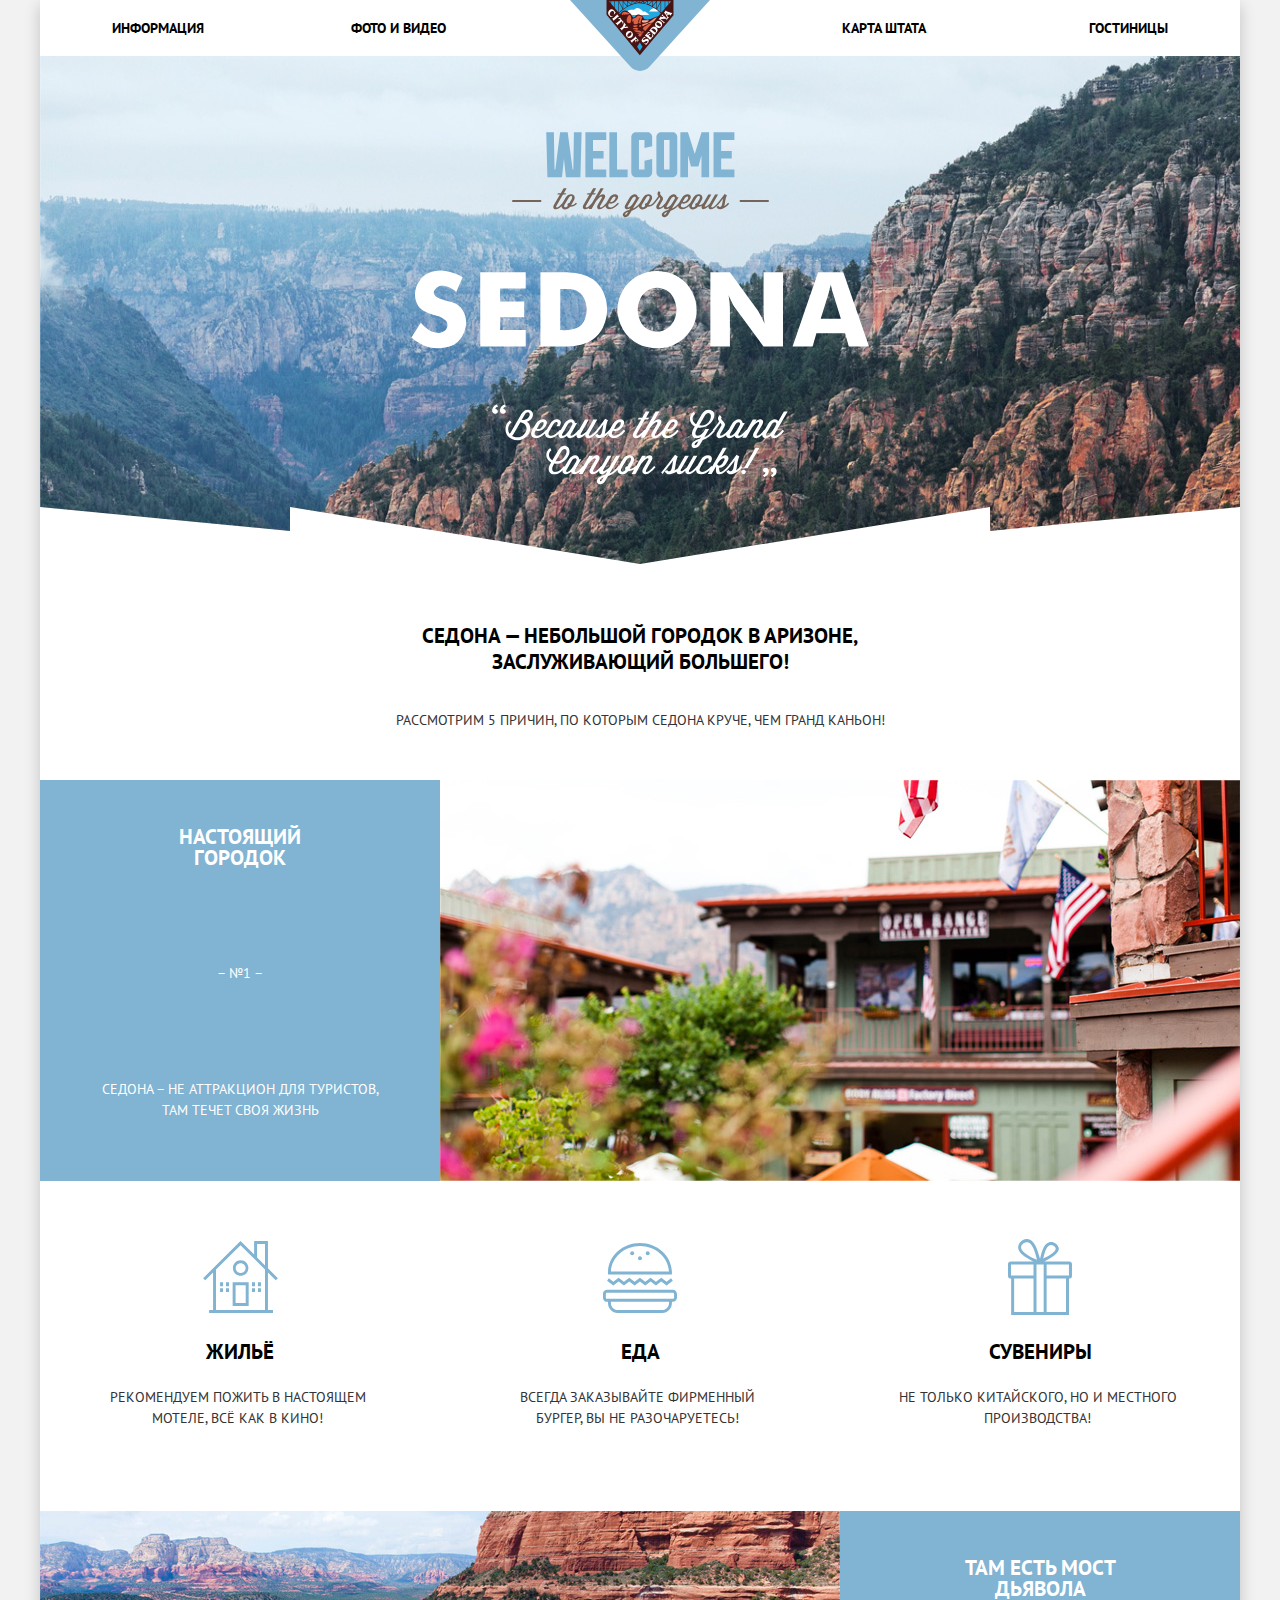
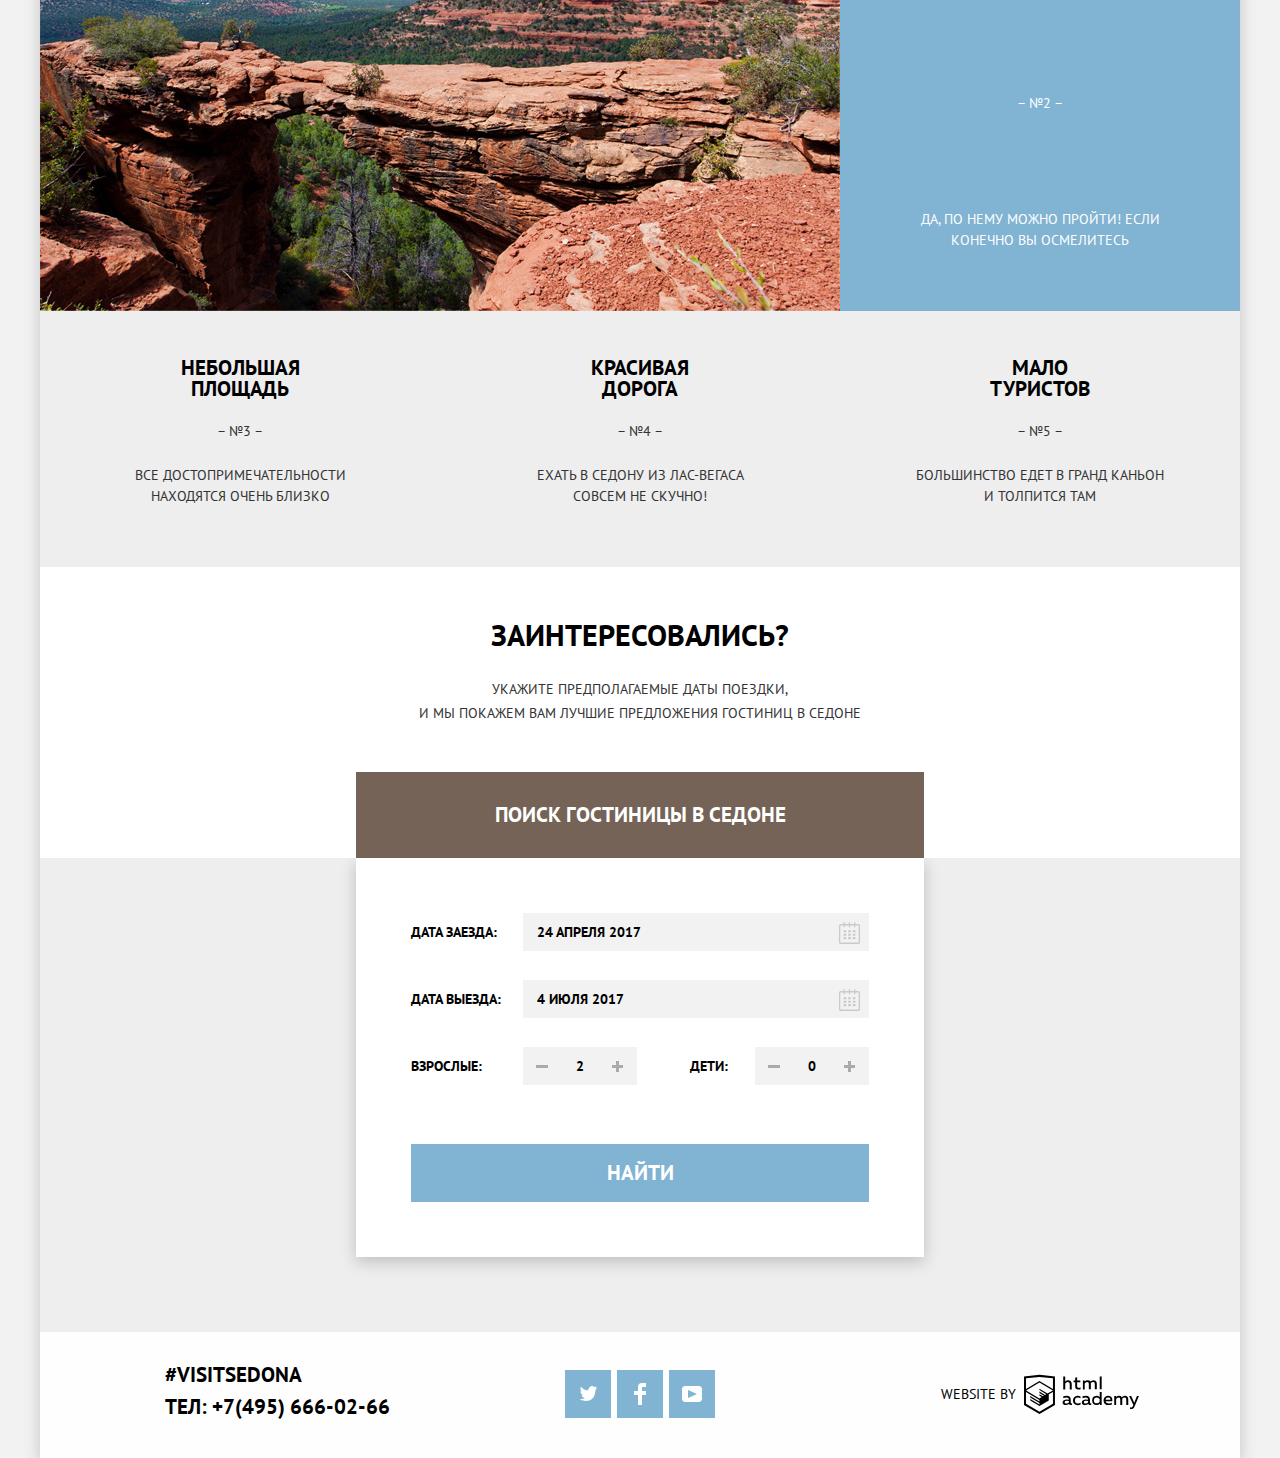
==== commit 9794107d: "Завершение. Часть 4" ====
--- a/index.html
+++ b/index.html
@@ -1,216 +1,194 @@
 <!DOCTYPE html>
 <html lang="ru">
-
-<head>
+  <head>
     <meta charset="utf-8">
     <title>HTML Academy: Седона</title>
+    <link href="https://fonts.googleapis.com/css?family=PT+Sans:400,700&display=swap&subset=cyrillic" rel="stylesheet">
     <link rel="stylesheet" type="text/css" href="css/normalize.css">
-    <link href="https://fonts.googleapis.com/css?family=PT+Sans:400,700&amp;subset=cyrillic" rel="stylesheet">
     <link rel="stylesheet" type="text/css" href="css/styles.min.css">
-</head>
-
-<body>
+  </head>
+  <body>
     <div class="body-container">
-        <!-- Шапка сайта: навигация и логотип города -->
-        <header>
-            <nav class="header-nav">
-                <a class="header-logo-index"><img src="img/logos/logo-sedona.svg" width="140" height="71" alt="Логотип города"></a>
-                <ul class="header-nav-list">
-                    <li class="header-nav-item"><a href="#" class="header-nav-link">Информация</a></li>
-                    <li class="header-nav-item"><a href="#" class="header-nav-link">Фото и видео</a></li>
-                    <li class="header-nav-item"><a href="#" class="header-nav-link">Карта штата</a></li>
-                    <li class="header-nav-item"><a href="hotels.html" class="header-nav-link">Гостиницы</a></li>
-                </ul>
-            </nav>
-        </header>
-
-        <!-- Основное содержимое -->
-        <main>
-            <h1 class="visually-hidden">Седона</h1>
-
-            <!-- Блок 1: Приветствие -->
-            <section class="welcome-container">
-                <div class="welcome-banner">
-                    <img src="img/welcome/intro-welcome.svg" width="459" height="353" alt="Приветствие">
+      <!-- Шапка сайта: навигация и логотип города -->
+      <header>
+        <nav class="header-nav">
+          <a class="header-logo-index"><img src="img/logos/logo-sedona.svg" width="140" height="71" alt="Логотип города"></a>
+          <ul class="header-nav-list">
+            <li class="header-nav-item"><a href="#" class="header-nav-link">Информация</a></li>
+            <li class="header-nav-item"><a href="#" class="header-nav-link">Фото и видео</a></li>
+            <li class="header-nav-item"><a href="#" class="header-nav-link">Карта штата</a></li>
+            <li class="header-nav-item"><a href="hotels.html" class="header-nav-link">Гостиницы</a></li>
+          </ul>
+        </nav>
+      </header>
+      <!-- Основное содержимое -->
+      <main>
+        <h1 class="visually-hidden">Седона</h1>
+        <!-- Блок 1: Приветствие -->
+        <section class="welcome-container">
+          <div class="welcome-banner">
+            <img src="img/welcome/intro-welcome.svg" width="459" height="353" alt="Приветствие">
+          </div>
+          <div class="welcome-block">
+            <h2>Седона — небольшой городок в Аризоне, заслуживающий большего!</h2>
+            <p>Рассмотрим 5 причин, по которым Седона круче, чем Гранд Каньон!</p>
+          </div>
+        </section>
+        <!-- Блок 2: Причины-преимущества -->
+        <section>
+          <ul class="reason-list">
+            <li>
+              <!-- Row 1 -->
+              <div class="reason-item-first">
+                <!-- Column 1 -->
+                <div class="reason-item reason-item-blue">
+                  <h2>Настоящий городок</h2>
+                  <p>– №1 –</p>
+                  <p>Седона – не аттракцион для туристов, там течет своя жизнь</p>
                 </div>
-                <div class="welcome-block">
-                    <h2>Седона – небольшой городок в Аризоне, заслуживающий большего!</h2>
-                    <p>Рассмотрим 5 причин, по которым Седона круче, чем Гранд Каньон!</p>
+                <!-- Column 2 -->
+                <img src="img/content/features/feature-picture-1.jpg" width="800" height="256" alt="Фото настоящего городка">
+              </div>
+              <!-- Row 2 -->
+              <ul class="reason-feature-list">
+                <!-- Column 1 -->
+                <li class="reason-feature-item reason-housing-icon">
+                  <h3>Жильё</h3>
+                  <p>Рекомендуем пожить в настоящем мотеле, всё как в кино!</p>
+                </li>
+                <!-- Column 2 -->
+                <li class="reason-feature-item reason-food-icon">
+                  <h3>Еда</h3>
+                  <p>Всегда заказывайте фирменный бургер, вы не разочаруетесь!</p>
+                </li>
+                <!-- Column 3 -->
+                <li class="reason-feature-item reason-gift-icon">
+                  <h3>Сувениры</h3>
+                  <p>Не только китайского, но и местного производства!</p>
+                </li>
+              </ul>
+            </li>
+            <li>
+              <!-- Row 3 -->
+              <div class="reason-item-second">
+                <!-- Column 1 -->
+                <div class="reason-item reason-item-blue">
+                  <h2>Там есть мост дьявола</h2>
+                  <p>– №2 –</p>
+                  <p>Да, по нему можно пройти! Если конечно вы осмелитесь</p>
                 </div>
-            </section>
-
-            <!-- Блок 2: Причины-преимущества -->
-            <section>
-                <ul class="reason-list">
-                    <li>
-                        <!-- Row 1 -->
-                        <div class="reason-item-first">
-                            <!-- Column 1 -->
-                            <div class="reason-item reason-item-blue">
-                                <h2>Настоящий городок</h2>
-                                <p>– №1 –</p>
-                                <p>Седона – не аттракцион для туристов, там течет своя жизнь</p>
-                            </div>
-                            <!-- Column 2 -->
-                            <img src="img/content/features/feature-picture-1.jpg" width="800" height="256" alt="Фото настоящего городка">
-                        </div>
-                        <!-- Row 2 -->
-                        <ul class="reason-feature-list">
-                            <!-- Column 1 -->
-                            <li class="reason-feature-item reason-housing-icon">
-                                <h3>Жильё</h3>
-                                <p>Рекомендуем пожить в настоящем мотеле, всё как в кино!</p>
-                            </li>
-                            <!-- Column 2 -->
-                            <li class="reason-feature-item reason-food-icon">
-                                <h3>Еда</h3>
-                                <p>Всегда заказывайте фирменный бургер, вы не разочаруетесь!</p>
-                            </li>
-                            <!-- Column 3 -->
-                            <li class="reason-feature-item reason-gift-icon">
-                                <h3>Сувениры</h3>
-                                <p>Не только китайского, но и местного производства!</p>
-                            </li>
-                        </ul>
-                    </li>
-                    <li>
-                        <!-- Row 3 -->
-                        <div class="reason-item-second">
-                            <!-- Column 1 -->
-                            <div class="reason-item reason-item-blue">
-                                <h2>Там есть мост дьявола</h2>
-                                <p>– №2 –</p>
-                                <p>Да, по нему можно пройти! Если конечно вы осмелитесь</p>
-                            </div>
-                            <!-- Column 2 -->
-                            <img src="img/content/features/feature-picture-2.jpg" width="800" height="256" alt="Мост дьявола">
-                        </div>
-                    </li>
-                    <!-- Row 4 -->
-                    <li>
-                        <ul class="reason-others-list">
-                            <!-- Column 1 -->
-                            <li class="reason-item reason-item-grey">
-                                <h2>Небольшая площадь</h2>
-                                <p>– №3 –</p>
-                                <p>Все достопримечательности находятся очень близко</p>
-                            </li>
-                            <!-- Column 2 -->
-                            <li class="reason-item reason-item-grey">
-                                <h2>Красивая дорога</h2>
-                                <p>– №4 –</p>
-                                <p>Ехать в Седону из Лас-Вегаса совсем не скучно!</p>
-                            </li>
-                            <!-- Column 3 -->
-                            <li class="reason-item reason-item-grey">
-                                <h2>Мало туристов</h2>
-                                <p>– №5 –</p>
-                                <p>Большинство едет в Гранд каньон и толпится там</p>
-                            </li>
-                        </ul>
-                    </li>
-                </ul>
-            </section>
-
-            <!-- Блок 3: Поиск гостиницы -->
-            <section class="search-container">
-                <div class="search-preconditions">
-                    <h2>Заинтересовались?</h2>
-                    <p>Укажите предполагаемые даты поездки, <br>и мы покажем вам лучшие предложения гостиниц в Седоне</p>
-                    <button class="search-form-display" type="button">Поиск гостиницы в Седоне</button>
-                </div>
-
-                <form class="search-form-container" action="https://echo.htmlacademy.ru" method="post">
-
-                    <!-- Row 1 -->
-                    <div class="search-form-inputs">
-                        <!-- Row 1.1 -->
-                        <div class="inputs-date">
-                            <label class="search-form-label" for="date-arrival">Дата заезда:</label>
-                            <input class="search-form-input-date" id="date-arrival" type="text" name="date-arrival" value="" placeholder="24 апреля 2017" required autocomplete="off">
-                            <button class="search-button-calendar search-button-calendar-arrival" type="button" aria-label="Выбрать дату заезда">
+                <!-- Column 2 -->
+                <img src="img/content/features/feature-picture-2.jpg" width="800" height="256" alt="Мост дьявола">
+              </div>
+            </li>
+            <!-- Row 4 -->
+            <li>
+              <ul class="reason-others-list">
+                <!-- Column 1 -->
+                <li class="reason-item reason-item-grey">
+                  <h2>Небольшая площадь</h2>
+                  <p>– №3 –</p>
+                  <p>Все достопримечательности находятся очень близко</p>
+                </li>
+                <!-- Column 2 -->
+                <li class="reason-item reason-item-grey">
+                  <h2>Красивая дорога</h2>
+                  <p>– №4 –</p>
+                  <p>Ехать в Седону из Лас-Вегаса совсем не скучно!</p>
+                </li>
+                <!-- Column 3 -->
+                <li class="reason-item reason-item-grey">
+                  <h2>Мало туристов</h2>
+                  <p>– №5 –</p>
+                  <p>Большинство едет в Гранд каньон и толпится там</p>
+                </li>
+              </ul>
+            </li>
+          </ul>
+        </section>
+        <!-- Блок 3: Поиск гостиницы -->
+        <section class="search-container">
+            <div class="search-preconditions">
+              <h2>Заинтересовались?</h2>
+              <p>Укажите предполагаемые даты поездки, <br>и мы покажем вам лучшие предложения гостиниц в Седоне</p>
+              <button class="search-form-display" type="button">Поиск гостиницы в Седоне</button>
+            </div>
+            <form class="search-form-container" action="https://echo.htmlacademy.ru" method="post">
+              <!-- Row 1 -->
+              <div class="search-form-inputs">
+                <!-- Row 1.1 -->
+                <div class="inputs-date">
+                  <label class="search-form-label" for="date-arrival">Дата заезда:</label>
+                  <input class="search-form-input-date" id="date-arrival" type="text" name="date-arrival" value="" placeholder="24 апреля 2017" required autocomplete="off">
+                  <button class="search-button-calendar search-button-calendar-arrival" type="button" aria-label="Выбрать дату заезда">
                     <svg xmlns="http://www.w3.org/2000/svg" width="21" height="22" viewBox="0 0 21 22"><path d="M19.251 2.025h-2.845V.648c0-.381-.294-.689-.656-.689-.363 0-.656.308-.656.689v1.377h-3.938V.648c0-.381-.294-.689-.655-.689-.363 0-.657.308-.657.689v1.377H5.906V.648c0-.381-.294-.689-.656-.689-.363 0-.657.308-.657.689v1.377H1.75C.784 2.025 0 2.847 0 3.862v16.302C0 21.179.784 22 1.75 22h17.501c.966 0 1.749-.821 1.749-1.836V3.862c0-1.015-.783-1.837-1.749-1.837zm.437 18.139a.448.448 0 0 1-.437.459H1.75a.45.45 0 0 1-.438-.459V3.862a.45.45 0 0 1 .438-.459h2.844v1.378c0 .381.294.689.657.689.362 0 .656-.308.656-.689V3.403h3.938v1.378c0 .381.294.689.657.689.361 0 .655-.308.655-.689V3.403h3.938v1.378c0 .381.293.689.656.689.362 0 .656-.308.656-.689V3.403h2.845c.241 0 .437.206.437.459v16.302z"/><path d="M4.594 8.225h2.625v2.066H4.594zM4.594 11.668h2.625v2.067H4.594zM4.594 15.112h2.625v2.066H4.594zM9.188 15.112h2.625v2.066H9.188zM9.188 11.668h2.625v2.067H9.188zM9.188 8.225h2.625v2.066H9.188zM13.781 15.112h2.625v2.066h-2.625zM13.781 11.668h2.625v2.067h-2.625zM13.781 8.225h2.625v2.066h-2.625z"/></svg>
                   </button>
-                        </div>
-
-                        <!-- Row 1.2 -->
-                        <div class="inputs-date">
-                            <label class="search-form-label" for="date-departure">Дата выезда:</label>
-                            <input class="search-form-input-date" id="date-departure" type="text" name="date-departure" value="" placeholder="4 июля 2017" required autocomplete="off">
-                            <button class="search-button-calendar search-button-calendar-departure" type="button" aria-label="Выбрать дату отъезда">
+                </div>
+                <!-- Row 1.2 -->
+                <div class="inputs-date">
+                  <label class="search-form-label" for="date-departure">Дата выезда:</label>
+                  <input class="search-form-input-date" id="date-departure" type="text" name="date-departure" value="" placeholder="4 июля 2017" required autocomplete="off">
+                  <button class="search-button-calendar search-button-calendar-departure" type="button" aria-label="Выбрать дату отъезда">
                     <svg xmlns="http://www.w3.org/2000/svg" width="21" height="22" viewBox="0 0 21 22"><path d="M19.251 2.025h-2.845V.648c0-.381-.294-.689-.656-.689-.363 0-.656.308-.656.689v1.377h-3.938V.648c0-.381-.294-.689-.655-.689-.363 0-.657.308-.657.689v1.377H5.906V.648c0-.381-.294-.689-.656-.689-.363 0-.657.308-.657.689v1.377H1.75C.784 2.025 0 2.847 0 3.862v16.302C0 21.179.784 22 1.75 22h17.501c.966 0 1.749-.821 1.749-1.836V3.862c0-1.015-.783-1.837-1.749-1.837zm.437 18.139a.448.448 0 0 1-.437.459H1.75a.45.45 0 0 1-.438-.459V3.862a.45.45 0 0 1 .438-.459h2.844v1.378c0 .381.294.689.657.689.362 0 .656-.308.656-.689V3.403h3.938v1.378c0 .381.294.689.657.689.361 0 .655-.308.655-.689V3.403h3.938v1.378c0 .381.293.689.656.689.362 0 .656-.308.656-.689V3.403h2.845c.241 0 .437.206.437.459v16.302z"/><path d="M4.594 8.225h2.625v2.066H4.594zM4.594 11.668h2.625v2.067H4.594zM4.594 15.112h2.625v2.066H4.594zM9.188 15.112h2.625v2.066H9.188zM9.188 11.668h2.625v2.067H9.188zM9.188 8.225h2.625v2.066H9.188zM13.781 15.112h2.625v2.066h-2.625zM13.781 11.668h2.625v2.067h-2.625zM13.781 8.225h2.625v2.066h-2.625z"/></svg>
                   </button>
-                        </div>
-
-                        <!-- Row 1.3 -->
-                        <div class="inputs-people">
-                            <!-- Column 1.3.1 -->
-                            <div class="inputs-people-label-and-count adults">
-                                <label class="search-form-label" for="adults">Взрослые:</label>
-                                <div class="inputs-people-count">
-                                    <button class="search-button-operation operation-minus" type="button" aria-label="Уменьшить количество" id="adults-minus"></button>
-                                    <input class="search-form-input-people" id="adults" type="text" name="adults" value="2" required autocomplete="off">
-                                    <button class="search-button-operation operation-plus" type="button" aria-label="Увеличить количество" id="adults-plus"></button>
-                                </div>
-                            </div>
-
-                            <!-- Column 1.3.2 -->
-                            <div class="inputs-people-label-and-count children">
-                                <label class="search-form-label" for="children">Дети:</label>
-                                <div class="inputs-people-count">
-                                    <button class="search-button-operation operation-minus" type="button" aria-label="Уменьшить количество" id="children-minus"></button>
-                                    <input class="search-form-input-people" id="children" type="text" name="children" value="0" required autocomplete="off">
-                                    <button class="search-button-operation operation-plus" type="button" aria-label="Увеличить количество" id="children-plus"></button>
-                                </div>
-                            </div>
-                        </div>
+                </div>
+                <!-- Row 1.3 -->
+                <div class="inputs-people">
+                  <!-- Column 1.3.1 -->
+                  <div class="inputs-people-label-and-count adults">
+                    <label class="search-form-label" for="adults">Взрослые:</label>
+                    <div class="inputs-people-count">
+                      <button class="search-button-operation operation-minus" type="button" aria-label="Уменьшить количество" id="adults-minus"></button>
+                      <input class="search-form-input-people" id="adults" type="text" name="adults" value="2" required autocomplete="off">
+                      <button class="search-button-operation operation-plus" type="button" aria-label="Увеличить количество" id="adults-plus"></button>
                     </div>
-
-                    <!-- Row 2 -->
-                    <button class="search-button" type="submit">Найти</button>
-
-                </form>
-            </section>
-
-            <!-- Блок 4: Карта -->
-            <section class="map-container">
-                <h2 class="visually-hidden">Карта</h2>
-                <iframe class="map-frame" src="https://www.google.com/maps/embed?pb=!1m18!1m12!1m3!1d1187671.550791491!2d-112.2405731685664!3d34.69230973610526!2m3!1f0!2f0!3f0!3m2!1i1024!2i768!4f13.1!3m3!1m2!1s0x872da132f942b00d%3A0x5548c523fa6c8efd!2z0KHQtdC00L7QvdCwLCDQkNGA0LjQt9C-0L3QsCA4NjMzNiwg0KHQqNCQ!5e0!3m2!1sru!2sru!4v1580642350026!5m2!1sru!2sru"
-                    width="1200" height="593" style="border:0;" allowfullscreen=""></iframe>
-            </section>
-
-        </main>
-
-
-        <!-- "Подвал" -->
-        <footer class="footer-container footer-position">
-            <div class="footer-contacts">
-                <p class="footer-hashtag">#VisitSedona</p>
-                <a class="footer-phone" href="tel:+74956660266">Тел: +7(495) 666-02-66</a>
-            </div>
-            <span class="footer-icons">
-            <a href="https://twitter.com/SedonaAZ" class="footer-icon-social" aria-label="Twitter" title="Twitter">
-              <svg xmlns="http://www.w3.org/2000/svg" xmlns:xlink="http://www.w3.org/1999/xlink" width="17" height="15" viewBox="0 0 17 15"><path fill="#FFF" d="M10.95.144c1.685-.496 2.984.27 3.577 1.179.673-.231 1.331-.481 2.011-.708a2.345 2.345 0 0 1-.857 1.768c.685.17 1.304-.491 1.304-.491-.169 1-1.006 1.788-1.563 2.024-.231 6.75-3.175 11.217-10.077 11.082h-.446c-.41 0-4.164-.46-4.898-1.887 2.271.196 3.893-.422 4.693-1.177-.96-.3-2.679-.477-2.979-2.95.349.106.564.228 1.19.119C1.705 8.247.374 7.53.448 5.33c.285.328 1.067.536 1.34.472C1.085 5.561-.182 2.442.894.85c1.818 1.854 3.735 3.606 7.152 3.773C8.254 2.33 9.183.793 10.95.144z"/></svg>
-            </a>
-            <a href="https://www.facebook.com/VisitSedona" class="footer-icon-social" aria-label="Facebook" title="Facebook">
-              <svg xmlns="http://www.w3.org/2000/svg" width="12" height="22" viewBox="0 0 12 22"><path fill="#FFF" d="M12 4V0H8a4 4 0 0 0-4 4v4H0v4h4v10h4V12h4V8H8V4h4z"/></svg>
-            </a>
-            <a href="https://www.youtube.com/user/SedonaAZ1" class="footer-icon-social" aria-label="Youtube" title="Youtube">
-              <svg xmlns="http://www.w3.org/2000/svg" xmlns:xlink="http://www.w3.org/1999/xlink" width="20" height="16" viewBox="0 0 20 16"><path fill="#FFF" d="M17 0H3C1.35 0 0 1.35 0 3v10c0 1.65 1.35 3 3 3h14c1.65 0 3-1.35 3-3V3c0-1.65-1.35-3-3-3zM6.027 11.998V4.002L15.014 8l-8.987 3.998z"/></svg>
-            </a>
-          </span>
-            <div class="footer-by">
-                <p class="footer-by-text">Website by</p>
-                <a href="https://htmlacademy.ru/intensive/htmlcss" class="footer-by-logo" aria-label="HTML Academy">
-              <svg id="Layer_1" data-name="Layer 1" xmlns="http://www.w3.org/2000/svg" width="115" height="41" viewBox="0 0 108.08 36.85"><title>HTML Academy</title><path d="M44.61,26.88a2,2,0,0,0,.55-0.1v1.33a3.25,3.25,0,0,1-1.18.21,1.67,1.67,0,0,1-1.67-1,4.84,4.84,0,0,1-3.14,1.08c-1.51,0-2.91-.83-2.91-2.55,0-2.13,2-2.79,3.71-2.79a11.08,11.08,0,0,1,2.17.25v-0.3c0-1-.76-1.77-2.19-1.77a7.42,7.42,0,0,0-3,.64v-1.7a10.21,10.21,0,0,1,3.19-.55c2.36,0,3.81,1.12,3.81,3.65v3a0.54,0.54,0,0,0,.49.59h0.17Zm-6.44-1.13A1.35,1.35,0,0,0,39.63,27h0.11a3.39,3.39,0,0,0,2.41-1V24.58a9.72,9.72,0,0,0-1.81-.21c-1,0-2.16.33-2.16,1.38h0Zm12.36-6.11a5,5,0,0,1,2.57.64V22a4.08,4.08,0,0,0-2.3-.7,2.75,2.75,0,1,0,0,5.49,5,5,0,0,0,2.43-.64v1.71a6.27,6.27,0,0,1-2.76.57A4.21,4.21,0,0,1,46,24.51q0-.21,0-0.41a4.32,4.32,0,0,1,4.18-4.46h0.38Zm12.17,7.24a2,2,0,0,0,.55-0.1v1.33a3.25,3.25,0,0,1-1.18.21,1.67,1.67,0,0,1-1.67-1,4.84,4.84,0,0,1-3.14,1.08c-1.51,0-2.91-.83-2.91-2.55,0-2.13,2-2.79,3.71-2.79a11.08,11.08,0,0,1,2.17.25v-0.3c0-1-.76-1.77-2.19-1.77a7.42,7.42,0,0,0-3,.64v-1.7a10.21,10.21,0,0,1,3.19-.55c2.36,0,3.81,1.12,3.81,3.65v3a0.54,0.54,0,0,0,.49.59h0.17Zm-6.44-1.13A1.35,1.35,0,0,0,57.73,27h0.11a3.39,3.39,0,0,0,2.41-1V24.58a9.72,9.72,0,0,0-1.81-.21c-1.06,0-2.16.33-2.16,1.38h0ZM73,16V28.2H71.35V26.88a3.88,3.88,0,0,1-3.19,1.54,4.4,4.4,0,0,1,0-8.78,3.81,3.81,0,0,1,3,1.3V16H73Zm-4.53,5.22a2.76,2.76,0,1,0,0,5.52A2.86,2.86,0,0,0,71.15,25V23A2.91,2.91,0,0,0,68.49,21.27ZM79,19.64c3.31,0,4.46,2.68,3.92,5.09H76.7c0.21,1.5,1.67,2.11,3.19,2.11a6.11,6.11,0,0,0,2.64-.59v1.6a7.14,7.14,0,0,1-3,.57C77,28.42,74.78,27,74.78,24a4.18,4.18,0,0,1,4-4.39H79Zm0.09,1.54a2.28,2.28,0,0,0-2.44,2.1v0.06H81.3A2,2,0,0,0,79.13,21.18Zm5.73,7V19.87h1.65v1a3.81,3.81,0,0,1,2.78-1.27A2.86,2.86,0,0,1,91.89,21a4.12,4.12,0,0,1,2.91-1.33A3.06,3.06,0,0,1,98,23V28.2h-1.9V23.05a1.59,1.59,0,0,0-1.42-1.75H94.42a2.8,2.8,0,0,0-2.07,1.12V28.2h-1.9V23.05A1.59,1.59,0,0,0,89,21.31H88.8a3,3,0,0,0-2.21,1.29v5.63H84.86Zm21.31-8.33h1.9l-3.91,9.46c-0.9,2.17-2.09,2.86-3.35,2.86a4.76,4.76,0,0,1-1.1-.14V30.46a2.86,2.86,0,0,0,.85.12c0.9,0,1.58-.64,2.07-1.9l0.17-.42-4-8.4h2l2.86,6.29ZM38.73,1.46V6.22a3.81,3.81,0,0,1,2.7-1.14,3.25,3.25,0,0,1,3.44,3.4v5.15H43V8.72a1.81,1.81,0,0,0-1.61-2h-0.3a2.93,2.93,0,0,0-2.32,1.39v5.52h-1.9V1.46h1.9ZM49.94,2.31v3h3V6.91h-3v3.81c0,1.1.5,1.46,1.58,1.46a4.49,4.49,0,0,0,1.69-.33v1.6A6.8,6.8,0,0,1,51,13.8a2.55,2.55,0,0,1-2.86-2.74V6.89H46.58V5.26h1.5V2.74Zm5.4,11.31V5.28H57v1A3.81,3.81,0,0,1,59.77,5a2.86,2.86,0,0,1,2.6,1.33A4.12,4.12,0,0,1,65.28,5,3.06,3.06,0,0,1,68.44,8.4v5.21h-1.9V8.46a1.59,1.59,0,0,0-1.42-1.75H64.89a2.8,2.8,0,0,0-2.07,1.12v5.78h-1.9V8.46A1.59,1.59,0,0,0,59.5,6.71H59.27A3,3,0,0,0,57.06,8v5.63H55.34ZM71.17,1.45H73V13.6H71.17V1.45ZM14.71,0H14.55L0,1.54V28.21l14.55,8.66,14.55-8.66V1.54Zm12.5,27.1L14.55,34.64,1.9,27.12V16.18l12.59,7.5V25L5.86,19.9v1.31l8.68,5.21v1.39L5.87,22.65V24l8.68,5.21,8.75-5.24V18.31L27.2,16V27.12Zm0-12.53-3.48,2-1.6,1L14.51,13v1.31L21,18.23H21l-0.14.09-1,.54-5.37-3.2V17l4.24,2.52-1,.67-3.2-1.9v1.31l2.1,1.24L14.5,22.1,2,14.65,14.51,7.11Zm0-1.32L14.49,5.76,1.91,13.25v-10L14.56,1.92,27.21,3.25v10h0Z" transform="translate(0 -0.02)" fill="#231f20"/></svg>
-            </a>
-            </div>
-        </footer>
-
+                  </div>
+                  <!-- Column 1.3.2 -->
+                  <div class="inputs-people-label-and-count children">
+                    <label class="search-form-label" for="children">Дети:</label>
+                    <div class="inputs-people-count">
+                      <button class="search-button-operation operation-minus" type="button" aria-label="Уменьшить количество" id="children-minus"></button>
+                      <input class="search-form-input-people" id="children" type="text" name="children" value="0" required autocomplete="off">
+                      <button class="search-button-operation operation-plus" type="button" aria-label="Увеличить количество" id="children-plus"></button>
+                    </div>
+                  </div>
+                </div>
+              </div>
+              <!-- Row 2 -->
+              <button class="search-button" type="submit">Найти</button>
+            </form>
+        </section>
+        <!-- Блок 4: Карта -->
+        <section class="map-container">
+          <h2 class="visually-hidden">Карта</h2>
+          <iframe class="map-frame" src="https://www.google.com/maps/embed?pb=!1m18!1m12!1m3!1d1187671.550791491!2d-112.2405731685664!3d34.69230973610526!2m3!1f0!2f0!3f0!3m2!1i1024!2i768!4f13.1!3m3!1m2!1s0x872da132f942b00d%3A0x5548c523fa6c8efd!2z0KHQtdC00L7QvdCwLCDQkNGA0LjQt9C-0L3QsCA4NjMzNiwg0KHQqNCQ!5e0!3m2!1sru!2sru!4v1580642350026!5m2!1sru!2sru" width="1200" height="593" style="border:0;" allowfullscreen=""></iframe>
+        </section>
+      </main>
+      <!-- "Подвал" -->
+      <footer class="footer-container footer-position">
+        <div class="footer-contacts">
+          <p class="footer-hashtag">#VisitSedona</p>
+          <a class="footer-phone" href="tel:+74956660266">Тел: +7(495) 666-02-66</a>
+        </div>
+        <div class="footer-icons">
+          <a href="https://twitter.com/SedonaAZ" class="footer-icon-social" aria-label="Twitter" title="Twitter">
+            <svg xmlns="http://www.w3.org/2000/svg" xmlns:xlink="http://www.w3.org/1999/xlink" width="17" height="15" viewBox="0 0 17 15"><path fill="#FFF" d="M10.95.144c1.685-.496 2.984.27 3.577 1.179.673-.231 1.331-.481 2.011-.708a2.345 2.345 0 0 1-.857 1.768c.685.17 1.304-.491 1.304-.491-.169 1-1.006 1.788-1.563 2.024-.231 6.75-3.175 11.217-10.077 11.082h-.446c-.41 0-4.164-.46-4.898-1.887 2.271.196 3.893-.422 4.693-1.177-.96-.3-2.679-.477-2.979-2.95.349.106.564.228 1.19.119C1.705 8.247.374 7.53.448 5.33c.285.328 1.067.536 1.34.472C1.085 5.561-.182 2.442.894.85c1.818 1.854 3.735 3.606 7.152 3.773C8.254 2.33 9.183.793 10.95.144z"/></svg>
+          </a>
+          <a href="https://www.facebook.com/VisitSedona" class="footer-icon-social" aria-label="Facebook" title="Facebook">
+            <svg xmlns="http://www.w3.org/2000/svg" width="12" height="22" viewBox="0 0 12 22"><path fill="#FFF" d="M12 4V0H8a4 4 0 0 0-4 4v4H0v4h4v10h4V12h4V8H8V4h4z"/></svg>
+          </a>
+          <a href="https://www.youtube.com/user/SedonaAZ1" class="footer-icon-social" aria-label="Youtube" title="Youtube">
+            <svg xmlns="http://www.w3.org/2000/svg" xmlns:xlink="http://www.w3.org/1999/xlink" width="20" height="16" viewBox="0 0 20 16"><path fill="#FFF" d="M17 0H3C1.35 0 0 1.35 0 3v10c0 1.65 1.35 3 3 3h14c1.65 0 3-1.35 3-3V3c0-1.65-1.35-3-3-3zM6.027 11.998V4.002L15.014 8l-8.987 3.998z"/></svg>
+          </a>
+        </div>
+        <div class="footer-by">
+          <p class="footer-by-text">Website by</p>
+          <a href="https://htmlacademy.ru/intensive/htmlcss" class="footer-by-logo" aria-label="HTML Academy">
+            <svg id="Layer_1" data-name="Layer 1" xmlns="http://www.w3.org/2000/svg" width="115" height="41" viewBox="0 0 108.08 36.85"><title>HTML Academy</title><path d="M44.61,26.88a2,2,0,0,0,.55-0.1v1.33a3.25,3.25,0,0,1-1.18.21,1.67,1.67,0,0,1-1.67-1,4.84,4.84,0,0,1-3.14,1.08c-1.51,0-2.91-.83-2.91-2.55,0-2.13,2-2.79,3.71-2.79a11.08,11.08,0,0,1,2.17.25v-0.3c0-1-.76-1.77-2.19-1.77a7.42,7.42,0,0,0-3,.64v-1.7a10.21,10.21,0,0,1,3.19-.55c2.36,0,3.81,1.12,3.81,3.65v3a0.54,0.54,0,0,0,.49.59h0.17Zm-6.44-1.13A1.35,1.35,0,0,0,39.63,27h0.11a3.39,3.39,0,0,0,2.41-1V24.58a9.72,9.72,0,0,0-1.81-.21c-1,0-2.16.33-2.16,1.38h0Zm12.36-6.11a5,5,0,0,1,2.57.64V22a4.08,4.08,0,0,0-2.3-.7,2.75,2.75,0,1,0,0,5.49,5,5,0,0,0,2.43-.64v1.71a6.27,6.27,0,0,1-2.76.57A4.21,4.21,0,0,1,46,24.51q0-.21,0-0.41a4.32,4.32,0,0,1,4.18-4.46h0.38Zm12.17,7.24a2,2,0,0,0,.55-0.1v1.33a3.25,3.25,0,0,1-1.18.21,1.67,1.67,0,0,1-1.67-1,4.84,4.84,0,0,1-3.14,1.08c-1.51,0-2.91-.83-2.91-2.55,0-2.13,2-2.79,3.71-2.79a11.08,11.08,0,0,1,2.17.25v-0.3c0-1-.76-1.77-2.19-1.77a7.42,7.42,0,0,0-3,.64v-1.7a10.21,10.21,0,0,1,3.19-.55c2.36,0,3.81,1.12,3.81,3.65v3a0.54,0.54,0,0,0,.49.59h0.17Zm-6.44-1.13A1.35,1.35,0,0,0,57.73,27h0.11a3.39,3.39,0,0,0,2.41-1V24.58a9.72,9.72,0,0,0-1.81-.21c-1.06,0-2.16.33-2.16,1.38h0ZM73,16V28.2H71.35V26.88a3.88,3.88,0,0,1-3.19,1.54,4.4,4.4,0,0,1,0-8.78,3.81,3.81,0,0,1,3,1.3V16H73Zm-4.53,5.22a2.76,2.76,0,1,0,0,5.52A2.86,2.86,0,0,0,71.15,25V23A2.91,2.91,0,0,0,68.49,21.27ZM79,19.64c3.31,0,4.46,2.68,3.92,5.09H76.7c0.21,1.5,1.67,2.11,3.19,2.11a6.11,6.11,0,0,0,2.64-.59v1.6a7.14,7.14,0,0,1-3,.57C77,28.42,74.78,27,74.78,24a4.18,4.18,0,0,1,4-4.39H79Zm0.09,1.54a2.28,2.28,0,0,0-2.44,2.1v0.06H81.3A2,2,0,0,0,79.13,21.18Zm5.73,7V19.87h1.65v1a3.81,3.81,0,0,1,2.78-1.27A2.86,2.86,0,0,1,91.89,21a4.12,4.12,0,0,1,2.91-1.33A3.06,3.06,0,0,1,98,23V28.2h-1.9V23.05a1.59,1.59,0,0,0-1.42-1.75H94.42a2.8,2.8,0,0,0-2.07,1.12V28.2h-1.9V23.05A1.59,1.59,0,0,0,89,21.31H88.8a3,3,0,0,0-2.21,1.29v5.63H84.86Zm21.31-8.33h1.9l-3.91,9.46c-0.9,2.17-2.09,2.86-3.35,2.86a4.76,4.76,0,0,1-1.1-.14V30.46a2.86,2.86,0,0,0,.85.12c0.9,0,1.58-.64,2.07-1.9l0.17-.42-4-8.4h2l2.86,6.29ZM38.73,1.46V6.22a3.81,3.81,0,0,1,2.7-1.14,3.25,3.25,0,0,1,3.44,3.4v5.15H43V8.72a1.81,1.81,0,0,0-1.61-2h-0.3a2.93,2.93,0,0,0-2.32,1.39v5.52h-1.9V1.46h1.9ZM49.94,2.31v3h3V6.91h-3v3.81c0,1.1.5,1.46,1.58,1.46a4.49,4.49,0,0,0,1.69-.33v1.6A6.8,6.8,0,0,1,51,13.8a2.55,2.55,0,0,1-2.86-2.74V6.89H46.58V5.26h1.5V2.74Zm5.4,11.31V5.28H57v1A3.81,3.81,0,0,1,59.77,5a2.86,2.86,0,0,1,2.6,1.33A4.12,4.12,0,0,1,65.28,5,3.06,3.06,0,0,1,68.44,8.4v5.21h-1.9V8.46a1.59,1.59,0,0,0-1.42-1.75H64.89a2.8,2.8,0,0,0-2.07,1.12v5.78h-1.9V8.46A1.59,1.59,0,0,0,59.5,6.71H59.27A3,3,0,0,0,57.06,8v5.63H55.34ZM71.17,1.45H73V13.6H71.17V1.45ZM14.71,0H14.55L0,1.54V28.21l14.55,8.66,14.55-8.66V1.54Zm12.5,27.1L14.55,34.64,1.9,27.12V16.18l12.59,7.5V25L5.86,19.9v1.31l8.68,5.21v1.39L5.87,22.65V24l8.68,5.21,8.75-5.24V18.31L27.2,16V27.12Zm0-12.53-3.48,2-1.6,1L14.51,13v1.31L21,18.23H21l-0.14.09-1,.54-5.37-3.2V17l4.24,2.52-1,.67-3.2-1.9v1.31l2.1,1.24L14.5,22.1,2,14.65,14.51,7.11Zm0-1.32L14.49,5.76,1.91,13.25v-10L14.56,1.92,27.21,3.25v10h0Z" transform="translate(0 -0.02)" fill="#231f20"/></svg>
+          </a>
+        </div>
+      </footer>
     </div>
-
-    <script src="js/main.js"></script>
-
-</body>
-
+    <script src="js/main.min.js"></script>
+  </body>
 </html>
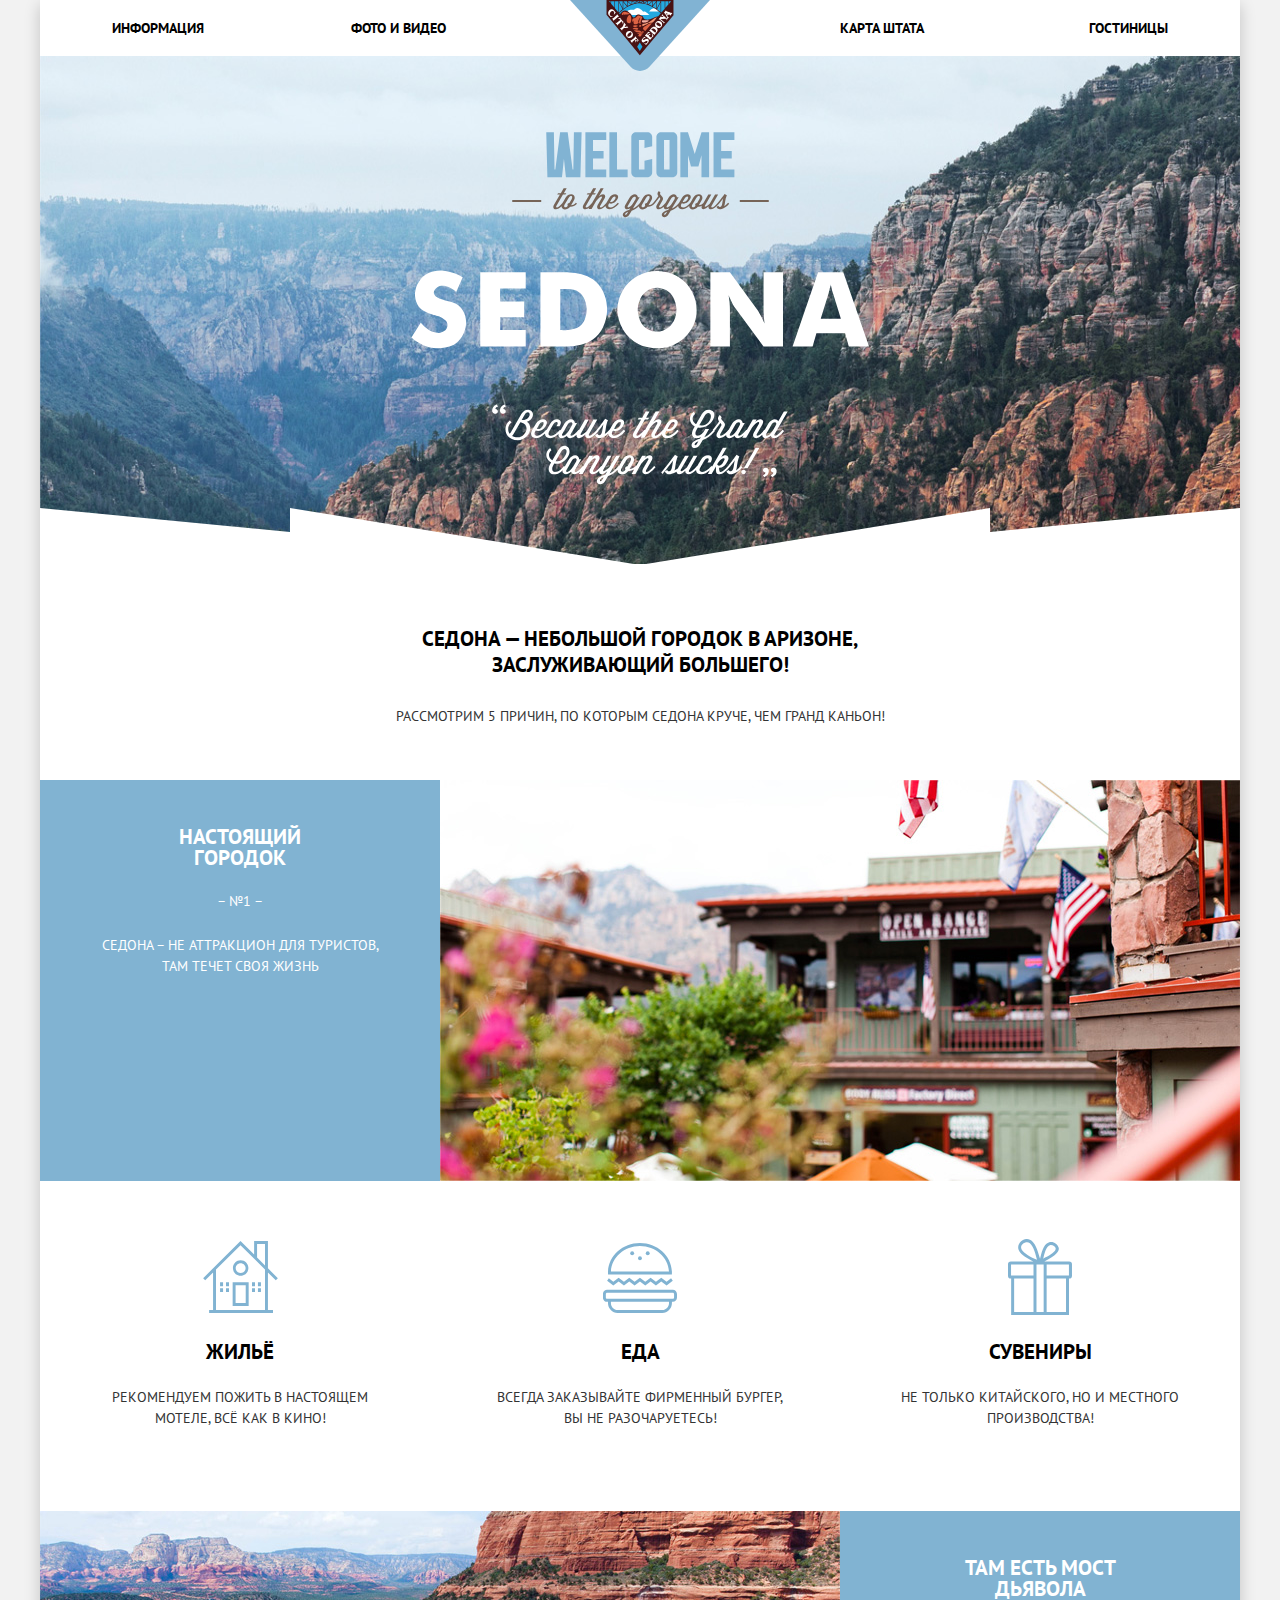
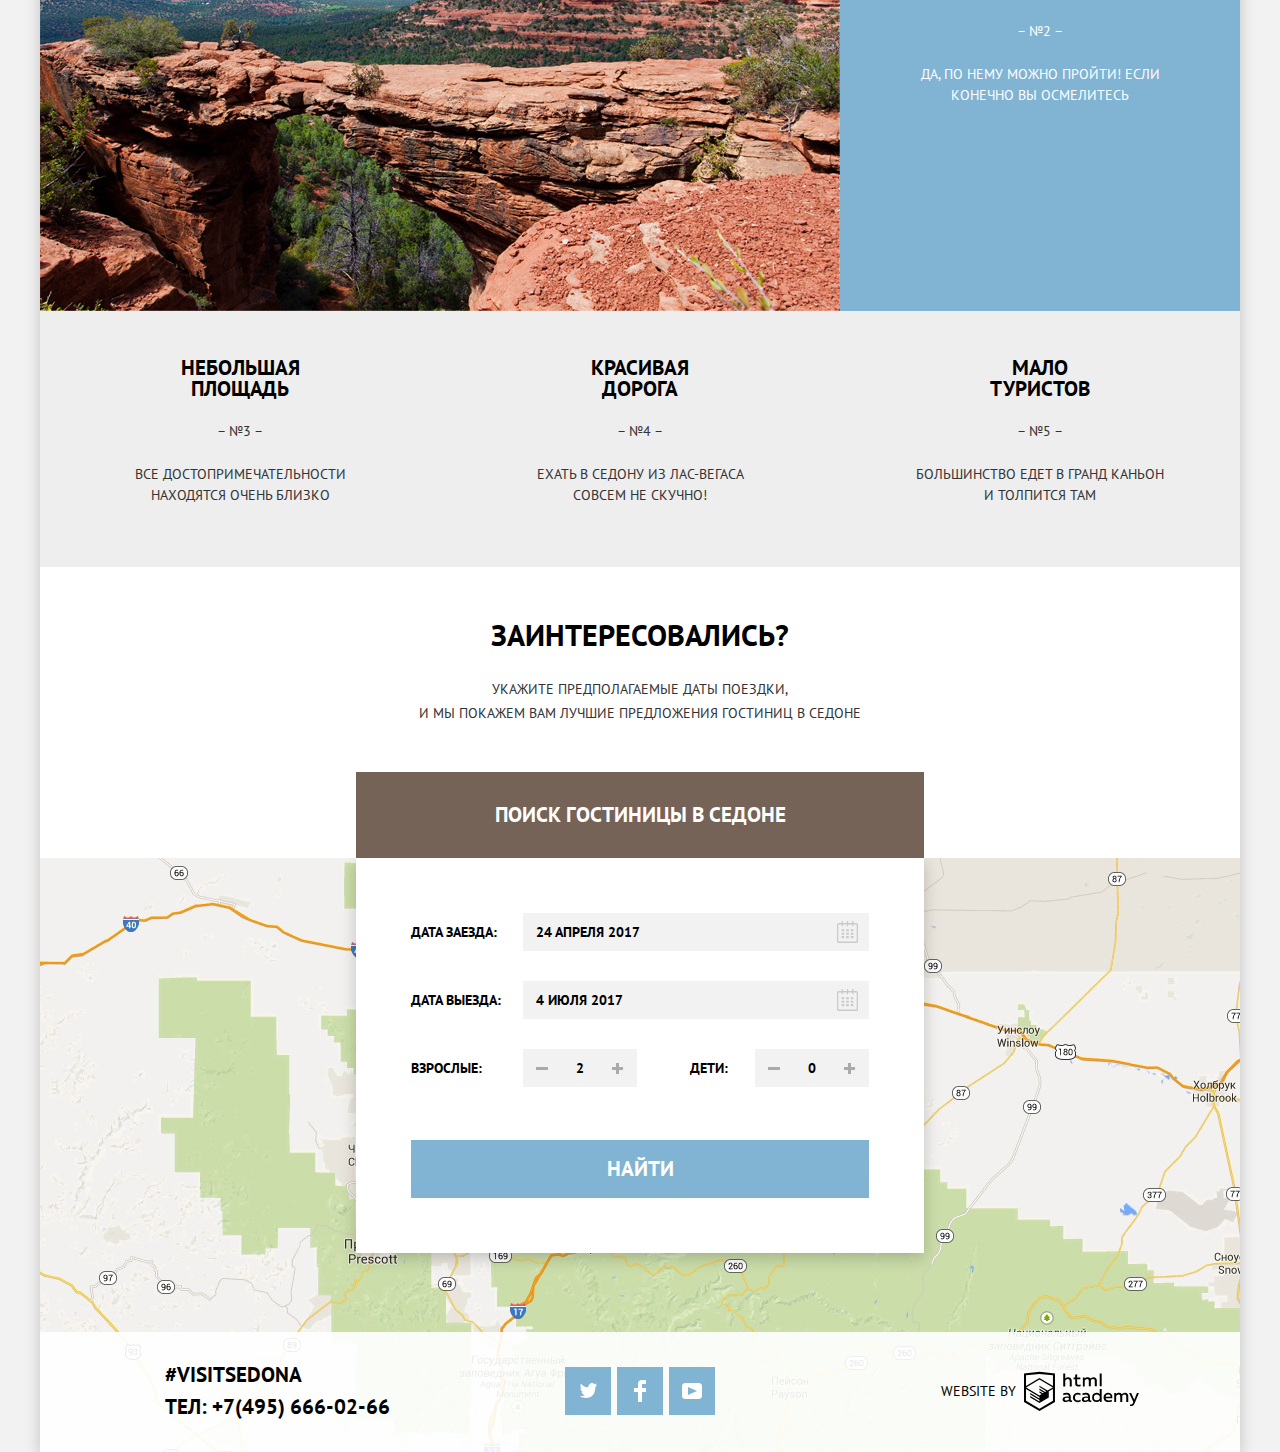
==== commit 6fcd9333: "Завершение. Часть 5" ====
--- a/index.html
+++ b/index.html
@@ -100,7 +100,7 @@
                 <li class="reason-item reason-item-grey">
                   <h2>Мало туристов</h2>
                   <p>– №5 –</p>
-                  <p>Большинство едет в Гранд каньон и толпится там</p>
+                  <p>Большинство едет в Гранд каньон<br> и толпится там</p>
                 </li>
               </ul>
             </li>
--- a/css/styles.min.css
+++ b/css/styles.min.css
@@ -1,17 +1 @@
-html{-webkit-box-sizing:border-box;box-sizing:border-box}*,*::after,*::before{-webkit-box-sizing:inherit;box-sizing:inherit}body{font-family:"PT Sans",Arial,sans-serif;font-size:14px;line-height:21px;color:#000000;text-transform:uppercase;background-color:#f2f2f2}.body-container{margin:0 auto;padding-top:0px;width:1200px;-webkit-box-shadow:0 5px 15px rgba(0,1,1,0.2);box-shadow:0 5px 15px rgba(0,1,1,0.2)}.visually-hidden{position:absolute;width:1px;height:1px;margin:-1px;border:0;padding:0;white-space:nowrap;-webkit-clip-path:inset(100%);clip-path:inset(100%);clip:rect(0 0 0 0);overflow:hidden}img{max-width:100%;height:auto}.header-nav{background-color:#ffffff}.header-nav-list{display:-webkit-box;display:-ms-flexbox;display:flex;-ms-flex-wrap:wrap;flex-wrap:wrap;-webkit-box-pack:justify;-ms-flex-pack:justify;justify-content:space-between;margin:0;padding-right:72px;padding-left:72px;list-style:none}.header-nav-item{width:239px;height:56px;padding:15px 0}.header-nav-list li:nth-child(4n+1),.header-nav-list li:nth-child(4n+2){text-align:left}.header-nav-list li:nth-child(4n+3),.header-nav-list li:nth-child(4n+4){text-align:right}.header-nav-list li:nth-child(4n+2){margin-right:auto}.header-nav-list li:nth-child(4n+3){margin-right:3px}.header-nav-link{line-height:26px;font-weight:bold;color:#000000;text-decoration:none}.header-nav-link:hover,.header-nav-link:focus{color:#81b3d2;outline:none}.header-nav-link:active{color:rgba(0,0,0,0.3)}.header-nav-link.current,.header-nav-link.current:hover,.header-nav-link.current:active{color:#766357}.header-logo-index{position:absolute;top:0;left:50%;margin-left:-70px;z-index:20}.header-logo{position:absolute;top:0;left:50%;margin-left:-70px;z-index:20}.header-logo:hover,.header-logo:focus{opacity:0.8;outline:none}.header-logo:active{opacity:0.5}.footer-container{display:-webkit-box;display:-ms-flexbox;display:flex;-ms-flex-wrap:wrap;flex-wrap:wrap;-webkit-box-pack:justify;-ms-flex-pack:justify;justify-content:space-between;padding-top:30px;padding-bottom:32px;background-color:rgba(255,255,255,0.9)}.footer-position{position:relative;margin-top:-120px}.footer-contacts{display:-webkit-box;display:-ms-flexbox;display:flex;-ms-flex-wrap:wrap;flex-wrap:wrap;-webkit-box-orient:vertical;-webkit-box-direction:normal;-ms-flex-direction:column;flex-direction:column;-webkit-box-pack:center;-ms-flex-pack:center;justify-content:center;width:400px;padding-left:125px}.footer-hashtag{margin:0;padding-bottom:6px;font-size:21px;font-weight:bold;line-height:26px}.footer-phone{font-size:21px;font-weight:bold;line-height:26px;color:#000000;text-decoration:none}.footer-phone:hover,.footer-phone:focus{color:#81b3d2;outline:none}.footer-phone:active{color:rgba(0,0,0,0.3)}.footer-icons{display:-webkit-box;display:-ms-flexbox;display:flex;-ms-flex-wrap:wrap;flex-wrap:wrap;-webkit-box-pack:center;-ms-flex-pack:center;justify-content:center;-webkit-box-align:center;-ms-flex-align:center;align-items:center;width:400px}.footer-icon-social{display:-webkit-box;display:-ms-flexbox;display:flex;-ms-flex-wrap:wrap;flex-wrap:wrap;-ms-flex-pack:distribute;justify-content:space-around;-webkit-box-align:center;-ms-flex-align:center;align-items:center;margin:3px;width:46px;height:48px;background-color:#81b3d2}.footer-icon-social:hover,.footer-icon-social:focus{background-color:#669ec0;outline:none}.footer-icon-social:active{background-color:#5496bd;opacity:0.3}.footer-by{display:-webkit-box;display:-ms-flexbox;display:flex;-ms-flex-wrap:wrap;flex-wrap:wrap;-webkit-box-align:center;-ms-flex-align:center;align-items:center;-webkit-box-pack:center;-ms-flex-pack:center;justify-content:center;width:400px}.footer-by-text{padding-right:8px;font-size:14px;font-weight:normal;line-height:26px}.footer-by-logo{padding-top:7px}.footer-by-logo path{fill:#000000}.footer-by-logo path:hover,.footer-by-logo path:focus{fill:#81b3d2}.footer-by-logo path:active{fill:#bdbbbc}.welcome-container{background-color:#ffffff}.welcome-banner{display:-webkit-box;display:-ms-flexbox;display:flex;-ms-flex-wrap:wrap;flex-wrap:wrap;background-color:#81b3d2;background-image:url("../img/welcome/intro-mask.svg"),url("../img/background/background-photo.jpg");background-size:1200px 59px,1200px 773px;background-position:left 0 bottom -2px,0 -56px;background-repeat:no-repeat}.welcome-banner img{margin-top:76px;margin-right:auto;margin-bottom:79px;margin-left:auto}.welcome-block{display:-webkit-box;display:-ms-flexbox;display:flex;-ms-flex-wrap:wrap;flex-wrap:wrap;-webkit-box-orient:vertical;-webkit-box-direction:normal;-ms-flex-direction:column;flex-direction:column;min-height:216px;padding-top:42px}.welcome-block h2{margin-left:auto;margin-right:auto;width:440px;min-height:48px;font-size:21px;font-weight:bold;line-height:26px;text-align:center;color:#000000}.welcome-block p{line-height:26px;text-align:center;color:#333333}.reason-list{display:-webkit-box;display:-ms-flexbox;display:flex;-ms-flex-wrap:wrap;flex-wrap:wrap;-webkit-box-orient:vertical;-webkit-box-direction:normal;-ms-flex-direction:column;flex-direction:column;margin:0 auto;padding:0;list-style:none}.reason-item{width:400px;min-height:256px;text-align:center}.reason-item h2{font-size:21px;font-weight:bold;line-height:21px}.reason-item-first{display:-webkit-box;display:-ms-flexbox;display:flex;-ms-flex-wrap:wrap;flex-wrap:wrap}.reason-item-second{display:-webkit-box;display:-ms-flexbox;display:flex;-ms-flex-wrap:wrap;flex-wrap:wrap;-webkit-box-orient:horizontal;-webkit-box-direction:reverse;-ms-flex-direction:row-reverse;flex-direction:row-reverse}.reason-item-blue{display:-webkit-box;display:-ms-flexbox;display:flex;-ms-flex-wrap:wrap;flex-wrap:wrap;-webkit-box-orient:vertical;-webkit-box-direction:normal;-ms-flex-direction:column;flex-direction:column;-webkit-box-pack:justify;-ms-flex-pack:justify;justify-content:space-between;padding-top:46px;padding-bottom:60px;color:#ffffff;background-color:#81b3d2}.reason-item-blue h2{margin:0 auto;text-align:center;width:151px}.reason-item-first p{margin:0 auto;text-align:center;width:290px}.reason-item-second p{margin:0 auto;text-align:center;width:303px}.reason-others-list{display:-webkit-box;display:-ms-flexbox;display:flex;-ms-flex-wrap:wrap;flex-wrap:wrap;-webkit-box-orient:horizontal;-webkit-box-direction:normal;-ms-flex-direction:row;flex-direction:row;margin:0 auto;padding:0;list-style:none}.reason-item-grey{display:-webkit-box;display:-ms-flexbox;display:flex;-ms-flex-wrap:wrap;flex-wrap:wrap;-webkit-box-orient:vertical;-webkit-box-direction:normal;-ms-flex-direction:column;flex-direction:column;-ms-flex-line-pack:center;align-content:center;-webkit-box-pack:justify;-ms-flex-pack:justify;justify-content:space-between;z-index:20;padding-top:46px;padding-bottom:60px;background-color:#eeeeee}.reason-item-grey h2{margin:0 auto;text-align:center;width:151px}.reason-item-grey p{margin:0 auto;text-align:center;width:261px;color:#333333}.reason-item-grey:nth-child(3n) p{width:256px}.reason-feature-list{display:-webkit-box;display:-ms-flexbox;display:flex;-ms-flex-wrap:wrap;flex-wrap:wrap;-webkit-box-orient:horizontal;-webkit-box-direction:normal;-ms-flex-direction:row;flex-direction:row;margin:0 auto;padding:0;list-style:none;background-color:#ffffff}.reason-feature-item{width:400px;min-height:330px;padding-top:160px;padding-right:55px;padding-bottom:80px;padding-left:55px;text-align:center}.reason-feature-item h3{margin:0 auto;color:#000000;font-size:21px;font-weight:bold;line-height:21px;text-align:center}.reason-feature-item p{margin-top:25px;margin-bottom:0;text-align:center;color:#333333}.reason-feature-item p:nth-child(3n+1){width:252px}.reason-feature-item p:nth-child(3n+2){width:285px}.reason-feature-item p:nth-child(3n+3){width:273px}.reason-housing-icon{background-image:url("../img/icons/housing.svg");background-repeat:no-repeat;background-position:center 60px}.reason-food-icon{background-image:url("../img/icons/food.svg");background-repeat:no-repeat;background-position:center 62px}.reason-gift-icon{background-image:url("../img/icons/gift.svg");background-repeat:no-repeat;background-position:center 58px}.search-preconditions{position:relative;width:100%;min-height:290px;z-index:10;text-align:center;background-color:#ffffff}.search-preconditions h2{margin-top:0;margin-bottom:24px;padding-top:50px;font-size:30px;font-weight:bold;line-height:36px;text-align:center}.search-preconditions p{margin-top:0;margin-bottom:47px;line-height:24px;text-align:center;color:#333333}.search-form-display{width:568px;min-height:86px;margin-bottom:0;font-size:21px;font-weight:bold;line-height:26px;text-transform:uppercase;color:#ffffff;background-color:#766357;border:none;cursor:pointer}.search-form-display:hover,.search-form-display:focus{background-color:#604e43;outline:none}.search-form-display:active{color:rgba(255,255,255,0.3);background-color:#503e33}.search-form-container{position:absolute;left:50%;margin-left:-284px;z-index:5;display:-webkit-box;display:-ms-flexbox;display:flex;-ms-flex-wrap:wrap;flex-wrap:wrap;-webkit-box-orient:vertical;-webkit-box-direction:normal;-ms-flex-direction:column;flex-direction:column;-webkit-box-pack:justify;-ms-flex-pack:justify;justify-content:space-between;padding:55px;width:568px;min-height:395px;background-color:#ffffff;-webkit-box-shadow:0 5px 15px rgba(0,1,1,0.2);box-shadow:0 5px 15px rgba(0,1,1,0.2)}.search-form-container-open{-webkit-animation-name:open-search-form;animation-name:open-search-form;-webkit-animation-duration:1s;animation-duration:1s}@-webkit-keyframes open-search-form{from{-webkit-transform:translateY(-100%);transform:translateY(-100%)}to{-webkit-transform:translateY(0);transform:translateY(0)}}@keyframes open-search-form{from{-webkit-transform:translateY(-100%);transform:translateY(-100%)}to{-webkit-transform:translateY(0);transform:translateY(0)}}.search-form-inputs{display:-webkit-box;display:-ms-flexbox;display:flex;-ms-flex-wrap:wrap;flex-wrap:wrap;-webkit-box-orient:vertical;-webkit-box-direction:normal;-ms-flex-direction:column;flex-direction:column;-webkit-box-pack:justify;-ms-flex-pack:justify;justify-content:space-between}.inputs-date{display:-webkit-box;display:-ms-flexbox;display:flex;-ms-flex-wrap:wrap;flex-wrap:wrap;-webkit-box-pack:justify;-ms-flex-pack:justify;justify-content:space-between;-webkit-box-align:center;-ms-flex-align:center;align-items:center;margin-bottom:29px}.inputs-people{display:-webkit-box;display:-ms-flexbox;display:flex;-ms-flex-wrap:wrap;flex-wrap:wrap;-webkit-box-pack:justify;-ms-flex-pack:justify;justify-content:space-between;-webkit-box-align:center;-ms-flex-align:center;align-items:center;margin-bottom:30px}.inputs-people-label-and-count{display:-webkit-box;display:-ms-flexbox;display:flex;-ms-flex-wrap:wrap;flex-wrap:wrap;-webkit-box-pack:justify;-ms-flex-pack:justify;justify-content:space-between;-webkit-box-align:center;-ms-flex-align:center;align-items:center;width:226px}.inputs-people-count{display:-webkit-box;display:-ms-flexbox;display:flex;-ms-flex-wrap:wrap;flex-wrap:wrap}.search-form-label{font-size:14px;font-weight:bold;line-height:26px;text-align:left;color:#000000}.search-form-input-date{width:346px;height:38px;font-size:14px;font-weight:bold;text-align:left;color:#000000;padding-left:12px;background-color:#f2f2f2;border:solid 2px #f2f2f2}.search-form-input-date:hover{background-color:#ebebeb;border:solid 2px #ebebeb;outline:none}.search-form-input-date:focus,.search-form-input-date:active{background-color:#ffffff;border:solid 2px #e5e5e5;outline:none}.search-form-input-date::-webkit-input-placeholder{color:#000000;opacity:1;text-transform:uppercase}.search-form-input-date::-moz-placeholder{color:#000000;opacity:1;text-transform:uppercase}.search-form-input-date:-ms-input-placeholder{color:#000000;opacity:1;text-transform:uppercase}.search-form-input-date::-ms-input-placeholder{color:#000000;opacity:1;text-transform:uppercase}.search-form-input-date::placeholder{color:#000000;opacity:1;text-transform:uppercase}.search-form-input-date:-ms-input-placeholder{color:#000000;opacity:1;text-transform:uppercase}.search-form-input-people{width:38px;height:38px;font-size:14px;font-weight:bold;text-align:center;color:#000000;background-color:#f2f2f2;border:solid 2px #f2f2f2}.search-form-input-people:hover{background-color:#ebebeb;border:solid 2px #ebebeb;outline:none}.search-form-input-people:focus,.search-form-input-people:active{background-color:#ffffff;border:solid 2px #e5e5e5;outline:none}.search-form-input-people::-webkit-input-placeholder{color:#000000;text-align:center}.search-form-input-people::-moz-placeholder{color:#000000;text-align:center}.search-form-input-people:-ms-input-placeholder{color:#000000;text-align:center}.search-form-input-people::-ms-input-placeholder{color:#000000;text-align:center}.search-form-input-people::placeholder{color:#000000;text-align:center}.children{width:179px}.search-button-calendar{fill:#cacaca;background:transparent;border:none;cursor:pointer}.search-button-calendar-arrival{position:absolute;top:63px;right:58px}.search-button-calendar-departure{position:absolute;top:130px;right:58px}.search-button-calendar:hover,.search-button-calendar:focus{fill:#000000;outline:none}.search-button-calendar:active{fill:#81b3d2}.search-button-operation{position:relative;width:38px;height:38px;background-color:#f2f2f2;border:solid 2px #f2f2f2;cursor:pointer}.search-button-operation:hover,.search-button-operation:focus{background-color:#ebebeb;border:solid 2px #ebebeb;outline:none}.search-button-operation:active{background-color:#ffffff;border:solid 2px #e5e5e5}.operation-minus::before{content:"";position:absolute;width:12px;height:3px;left:11px;top:16px;background-color:#aaaaab}.operation-plus::before{content:"";position:absolute;width:11px;height:3px;left:11px;top:16px;background-color:#aaaaab}.operation-plus::after{content:"";position:absolute;width:11px;height:3px;left:11px;top:16px;background-color:#aaaaab;-webkit-transform:rotate(90deg);-ms-transform:rotate(90deg);transform:rotate(90deg)}.operation-minus:hover::before,.operation-minus:focus::before,.operation-plus:hover::before,.operation-plus:focus::before,.operation-plus:focus::after,.operation-plus:hover::after{background-color:#000000;outline:none}.operation-minus:active::before,.operation-plus:active::before,.operation-plus:active::after{background-color:#81b3d2}.search-button{width:458px;min-height:58px;font-size:21px;font-weight:bold;line-height:26px;text-transform:uppercase;color:#ffffff;background-color:#81b3d2;border:none;cursor:pointer}.search-button:hover,.search-button:focus{background-color:#669ec0;outline:none}.search-button:active{color:rgba(255,255,255,0.3);background-color:#5496bd}.map-container{display:-webkit-box;display:-ms-flexbox;display:flex;-ms-flex-wrap:wrap;flex-wrap:wrap;background-color:#eeeeee}.map-frame{position:relative;width:1200px;height:594px}.filter-container{display:-webkit-box;display:-ms-flexbox;display:flex;-ms-flex-wrap:wrap;flex-wrap:wrap;-webkit-box-pack:justify;-ms-flex-pack:justify;justify-content:space-between;min-height:217px;padding-top:27px;padding-left:71px;padding-right:74px;padding-bottom:30px;background-color:#669ec0;background-image:url("../img/background/background-filter.jpg");background-size:1200px 562px;background-position:0 -56px;background-repeat:no-repeat}.fieldset-parameters{display:-webkit-box;display:-ms-flexbox;display:flex;-ms-flex-wrap:wrap;flex-wrap:wrap;-webkit-box-pack:justify;-ms-flex-pack:justify;justify-content:space-between;-ms-flex-line-pack:justify;align-content:space-between;width:249px;padding:0;border:none}.filter-parameters{display:-webkit-box;display:-ms-flexbox;display:flex;-ms-flex-wrap:wrap;flex-wrap:wrap;min-height:135px}.filter-legend{font-size:16px;font-weight:bold;text-align:left;color:#ffffff}.filter-list{position:relative;margin:0;padding:0;text-align:left;color:#ffffff;list-style-type:none}.filter-list li{padding-left:40px;margin-top:25px}.filter-list label{padding-bottom:8px;cursor:pointer}.filter-checkbox::before{content:"";position:absolute;left:-1px;width:23px;height:23px;background-image:url(../img/icons/checkbox-off.svg);background-repeat:no-repeat;background-size:23px 23px}.filter-list input:checked+.filter-checkbox::before{content:"";position:absolute;left:-1px;width:27px;height:23px;background-image:url(../img/icons/checkbox-on.svg);background-repeat:no-repeat;background-size:27px 23px}.filter-list input:disabled+.filter-checkbox::before{content:"";position:absolute;left:-1px;width:23px;height:23px;background-image:url(../img/icons/checkbox-off-disabled.svg);background-repeat:no-repeat;background-size:23px 23px}.filter-list input:checked:disabled+.filter-checkbox::before{content:"";position:absolute;left:-1px;width:27px;height:23px;background-image:url(../img/icons/checkbox-on-disabled.svg);background-repeat:no-repeat;background-size:27px 23px}.filter-list input:hover+.filter-checkbox::before,.filter-list input:focus+.filter-checkbox::before{outline:none;padding-bottom:25px;border-bottom:1px solid #f2f2f2}.fieldset-price{width:318px;padding:0;margin:0;border:none}.filter-price-legend{margin-bottom:11px}.filter-price{position:relative;display:block;margin-bottom:20px;padding:5px 0px;border:2px solid #f2f2f2;border-radius:2px;cursor:pointer}.filter-price::after{content:"";position:absolute;top:5px;left:157px;width:2px;height:22px;background:#ffffff}.filter-price-input{width:50px;margin:0;color:#ffffff;background:transparent;border:none}.filter-price-input:hover,.filter-price-input:focus,.filter-price-input:active{border-bottom:solid 1px #ffffff;border-radius:1px;outline:none}.filter-price-input::-webkit-input-placeholder{color:#ffffff;opacity:1}.filter-price-input::-moz-placeholder{color:#ffffff;opacity:1}.filter-price-input:-ms-input-placeholder{color:#ffffff;opacity:1}.filter-price-input::-ms-input-placeholder{color:#ffffff;opacity:1}.filter-price-input::placeholder{color:#ffffff;opacity:1}.filter-price-input-to,.filter-price-input-from{width:90px;padding-left:65px;color:#ffffff}.filter-price-input-from{padding-right:7px}.filter-price-range{position:relative;margin-bottom:32px}.price-range-bar-transparent{height:2px;background:rgba(255,255,255,0.3)}.price-range-bar{width:80%;height:2px;background:#ffffff}.price-range-toggle{position:absolute;top:-9px;width:20px;height:20px;background-color:#ffffff;border:0;border-radius:50%;-webkit-box-shadow:0 2px 1px 0 rgba(0,1,1,0.2);box-shadow:0 2px 1px 0 rgba(0,1,1,0.2);cursor:pointer}.price-range-toggle:before{position:absolute;content:"";top:50%;left:50%;-webkit-transform:translateX(-50%) translateY(-50%);-ms-transform:translateX(-50%) translateY(-50%);transform:translateX(-50%) translateY(-50%);width:5px;height:5px;border-radius:50%;background-color:#acadad}.range-toggle-min{left:0}.range-toggle-max{left:80%}.price-range-toggle:hover{top:-10px;-webkit-transform:translateX(-1px);-ms-transform:translateX(-1px);transform:translateX(-1px);height:22px;width:22px;outline:none}.filter-button{width:137px;height:36px;margin-left:85px;color:#ffffff;text-transform:uppercase;background-color:transparent;border:solid 2px #ffffff;border-radius:2px;cursor:pointer}.filter-button:hover,.filter-button:focus,.filter-button:active{color:#000000;border:solid 2px #ffffff;background-color:#ffffff;outline:none}.hotel-result{display:-webkit-box;display:-ms-flexbox;display:flex;-ms-flex-wrap:wrap;flex-wrap:wrap;-webkit-box-align:center;-ms-flex-align:center;align-items:center;padding-left:72px;padding-right:73px;min-height:86px;background-color:#ffffff}.hotel-result::after{content:'';min-height:inherit;font-size:0}.hotel-result-count{font-size:21px;font-weight:bold;line-height:26px;text-align:left;color:#000000}.hotel-result-sort{padding-top:1px;margin-left:49px;margin-right:40px;font-size:12px;line-height:18px;text-align:left;color:#000000}.hotel-result-list{display:-webkit-box;display:-ms-flexbox;display:flex;-ms-flex-wrap:wrap;flex-wrap:wrap;padding:0;width:700px;list-style-type:none}.hotel-result-link{margin-right:28px;font-size:12px;line-height:18px;text-align:left;text-decoration:none;color:rgba(0,0,0,0.3);border-bottom:1px dotted #81b3d2}.hotel-result-link:hover,.hotel-result-link:focus{color:#81b3d2;border-bottom:1px dotted #81b3d2;outline:none}.hotel-result-link:active{color:#000000;border-bottom:none}.hotel-result-link.current{color:#81b3d2;border-bottom:none}.hotel-result-sort-range{display:-webkit-box;display:-ms-flexbox;display:flex;-ms-flex-wrap:wrap;flex-wrap:wrap;margin-left:auto}.hotel-result-asc{text-decoration:none;margin-left:auto;padding-right:12px;fill:#cacaca}.hotel-result-desc{fill:#cacaca}.hotel-result-desc:hover,.hotel-result-asc:hover,.hotel-result-desc:focus,.hotel-result-asc:focus{fill:#1e191a;outline:none}.hotel-result-desc:active,.hotel-result-asc:active,.hotel-result-desc.current{fill:#81b3d2}.hotel-list{display:-webkit-box;display:-ms-flexbox;display:flex;-webkit-box-orient:vertical;-webkit-box-direction:normal;-ms-flex-direction:column;flex-direction:column;margin:0 auto;padding:0;border-bottom:solid 1px #E6E6E6;list-style-type:none}.hotel-item{display:-webkit-box;display:-ms-flexbox;display:flex;-ms-flex-wrap:wrap;flex-wrap:wrap;padding-top:24px;padding-bottom:30px;padding-left:72px;padding-right:73px;background-color:#ffffff;border-top:solid 1px #E6E6E6}.hotel-item img{margin-top:6px;width:135px;height:90px}.hotel-item-info{display:-webkit-box;display:-ms-flexbox;display:flex;-webkit-box-orient:vertical;-webkit-box-direction:normal;-ms-flex-direction:column;flex-direction:column;width:750px;-webkit-box-pack:justify;-ms-flex-pack:justify;justify-content:space-between;padding-left:31px}.hotel-item-container{display:-webkit-box;display:-ms-flexbox;display:flex;-ms-flex-wrap:wrap;flex-wrap:wrap}.hotel-list p{margin:8px 0;text-align:left;color:#333333}.hotel-list .type{width:110px;margin-right:6px}.hotel-list .price{width:142px}.hotel-title{font-size:21px;font-weight:bold;line-height:26px;text-align:left;text-decoration:none;color:#000000}.hotel-title:hover,.hotel-title:focus{color:#81b3d2;outline:none}.hotel-title:active{color:rgba(0,0,0,0.3)}.hotel-details{width:110px;min-height:27px;margin-top:7px;margin-right:6px;padding:3px 0px;font-weight:bold;text-align:center;text-decoration:none;color:#ffffff;background-color:#81b3d2}.hotel-details:hover,.hotel-details:focus{background-color:#669ec0;outline:none}.hotel-details:active{color:rgba(255,255,255,0.3);background-color:#5496bd}.hotel-reservation{width:142px;min-height:27px;margin-top:7px;margin-right:6px;padding:3px 0px;font-weight:bold;text-align:center;text-decoration:none;color:#ffffff;background-color:#766357}.hotel-reservation:hover,.hotel-reservation:focus{background-color:#604e43;outline:none}.hotel-reservation:active{color:rgba(255,255,255,0.3);background-color:#503e33}.hotel-item-ratio{display:-webkit-box;display:-ms-flexbox;display:flex;-ms-flex-wrap:wrap;flex-wrap:wrap;-webkit-box-orient:vertical;-webkit-box-direction:normal;-ms-flex-direction:column;flex-direction:column;-webkit-box-align:end;-ms-flex-align:end;align-items:flex-end;-webkit-box-pack:justify;-ms-flex-pack:justify;justify-content:space-between;margin-top:5px;margin-left:auto}.hotel-stars{display:-webkit-box;display:-ms-flexbox;display:flex;-ms-flex-wrap:wrap;flex-wrap:wrap;padding:0;list-style-type:none}.hotel-stars li{margin-left:6px}.hotel-ratio{min-width:110px;min-height:27px;margin-top:5px;padding-top:3px;text-align:center;color:#666666;background-color:#f2f2f2}
-replace
-html{-webkit-box-sizing:border-box;box-sizing:border-box}*,::after,::before{-webkit-box-sizing:inherit;box-sizing:inherit}body{font-family:"PT Sans",Arial,sans-serif;font-size:14px;line-height:21px;color:#000000#000;text-transform:uppercase;background-color:#f2f2f2}.body-container{margin:0 auto;padding-top:0px0;width:1200px;-webkit-box-shadow:0 5px 15px rgba(0,1,1,0.2).2);box-shadow:0 5px 15px rgba(0,1,1,0.2).2)}.visually-hidden{position:absolute;width:1px;height:1px;margin:-1px;border:0;padding:0;white-space:nowrap;-webkit-clip-path:inset(100%);clip-path:inset(100%);clip:rect(0 0 0 0);overflow:hidden}img{max-width:100%;height:auto}.header-nav{background-color:#ffffff#fff}.header-nav-list{display:-webkit-box;display:-ms-flexbox;display:flex;-ms-flex-wrap:wrap;flex-wrap:wrap;-webkit-box-pack:justify;-ms-flex-pack:justify;justify-content:space-between;margin:0;padding-right:72px;padding-left:72px;list-style:none}.header-nav-item{width:239px;height:56px;padding:15px 0}.header-nav-list li:nth-child(4n+1),.header-nav-list li:nth-child(4n+2){text-align:left}.header-nav-list li:nth-child(4n+3),.header-nav-list li:nth-child(4n+4){text-align:right}.header-nav-list li:nth-child(4n+2){margin-right:auto}.header-nav-list li:nth-child(4n+3){margin-right:3px}.header-nav-link{line-height:26px;font-weight:bold700;color:#000000#000;text-decoration:none}.header-nav-link:hover,.header-nav-link:focus{color:#81b3d2;outline:none0}.header-nav-link:active{color:rgba(0,0,0,0.3).3)}.header-nav-link.current,.header-nav-link.current:hover,.header-nav-link.current:active{color:#766357}.header-logo-index{position:absolute;top:0;left:50%;margin-left:-70px;z-index:20}.header-logo{position:absolute;top:0;left:50%;margin-left:-70px;z-index:20}.header-logo:hover,.header-logo:focus{opacity:0.8.8;outline:none0}.header-logo:active{opacity:0.5.5}.footer-container{display:-webkit-box;display:-ms-flexbox;display:flex;-ms-flex-wrap:wrap;flex-wrap:wrap;-webkit-box-pack:justify;-ms-flex-pack:justify;justify-content:space-between;padding-top:30px;padding-bottom:32px;background-color:rgba(255,255,255,0.9).9)}.footer-position{position:relative;margin-top:-120px}.footer-contacts{display:-webkit-box;display:-ms-flexbox;display:flex;-ms-flex-wrap:wrap;flex-wrap:wrap;-webkit-box-orient:vertical;-webkit-box-direction:normal;-ms-flex-direction:column;flex-direction:column;-webkit-box-pack:center;-ms-flex-pack:center;justify-content:center;width:400px;padding-left:125px}.footer-hashtag{margin:0;padding-bottom:6px;font-size:21px;font-weight:bold700;line-height:26px}.footer-phone{font-size:21px;font-weight:bold700;line-height:26px;color:#000000#000;text-decoration:none}.footer-phone:hover,.footer-phone:focus{color:#81b3d2;outline:none0}.footer-phone:active{color:rgba(0,0,0,0.3).3)}.footer-icons{display:-webkit-box;display:-ms-flexbox;display:flex;-ms-flex-wrap:wrap;flex-wrap:wrap;-webkit-box-pack:center;-ms-flex-pack:center;justify-content:center;-webkit-box-align:center;-ms-flex-align:center;align-items:center;width:400px}.footer-icon-social{display:-webkit-box;display:-ms-flexbox;display:flex;-ms-flex-wrap:wrap;flex-wrap:wrap;-ms-flex-pack:distribute;justify-content:space-around;-webkit-box-align:center;-ms-flex-align:center;align-items:center;margin:3px;width:46px;height:48px;background-color:#81b3d2}.footer-icon-social:hover,.footer-icon-social:focus{background-color:#669ec0;outline:none0}.footer-icon-social:active{background-color:#5496bd;opacity:0.3.3}.footer-by{display:-webkit-box;display:-ms-flexbox;display:flex;-ms-flex-wrap:wrap;flex-wrap:wrap;-webkit-box-align:center;-ms-flex-align:center;align-items:center;-webkit-box-pack:center;-ms-flex-pack:center;justify-content:center;width:400px}.footer-by-text{padding-right:8px;font-size:14px;font-weight:normal400;line-height:26px}.footer-by-logo{padding-top:7px}.footer-by-logo path{fill:#000000#000}.footer-by-logo path:hover,.footer-by-logo path:focus{fill:#81b3d2}.footer-by-logo path:active{fill:#bdbbbc}.welcome-container{background-color:#ffffff#fff}.welcome-banner{display:-webkit-box;display:-ms-flexbox;display:flex;-ms-flex-wrap:wrap;flex-wrap:wrap;background-color:#81b3d2;background-image:url("../img/welcome/intro-mask.svg")url(../img/welcome/intro-mask.svg),url("../img/background/background-photo.jpg")url(../img/background/background-photo.jpg);background-size:1200px 59px,1200px 773px;background-position:left 0 bottom -2px,0 -56px;background-repeat:no-repeat}.welcome-banner img{margin-top:76px;margin-right:auto;margin-bottom:79px;margin-left:auto}.welcome-block{display:-webkit-box;display:-ms-flexbox;display:flex;-ms-flex-wrap:wrap;flex-wrap:wrap;-webkit-box-orient:vertical;-webkit-box-direction:normal;-ms-flex-direction:column;flex-direction:column;min-height:216px;padding-top:42px}.welcome-block h2{margin-left:auto;margin-right:auto;width:440px;min-height:48px;font-size:21px;font-weight:bold700;line-height:26px;text-align:center;color:#000000#000}.welcome-block p{line-height:26px;text-align:center;color:#333333#333}.reason-list{display:-webkit-box;display:-ms-flexbox;display:flex;-ms-flex-wrap:wrap;flex-wrap:wrap;-webkit-box-orient:vertical;-webkit-box-direction:normal;-ms-flex-direction:column;flex-direction:column;margin:0 auto;padding:0;list-style:none}.reason-item{width:400px;min-height:256px;text-align:center}.reason-item h2{font-size:21px;font-weight:bold700;line-height:21px}.reason-item-first{display:-webkit-box;display:-ms-flexbox;display:flex;-ms-flex-wrap:wrap;flex-wrap:wrap}.reason-item-second{display:-webkit-box;display:-ms-flexbox;display:flex;-ms-flex-wrap:wrap;flex-wrap:wrap;-webkit-box-orient:horizontal;-webkit-box-direction:reverse;-ms-flex-direction:row-reverse;flex-direction:row-reverse}.reason-item-blue{display:-webkit-box;display:-ms-flexbox;display:flex;-ms-flex-wrap:wrap;flex-wrap:wrap;-webkit-box-orient:vertical;-webkit-box-direction:normal;-ms-flex-direction:column;flex-direction:column;-webkit-box-pack:justify;-ms-flex-pack:justify;justify-content:space-between;padding-top:46px;padding-bottom:60px;color:#ffffff#fff;background-color:#81b3d2}.reason-item-blue h2{margin:0 auto;text-align:center;width:151px}.reason-item-first p{margin:0 auto;text-align:center;width:290px}.reason-item-second p{margin:0 auto;text-align:center;width:303px}.reason-others-list{display:-webkit-box;display:-ms-flexbox;display:flex;-ms-flex-wrap:wrap;flex-wrap:wrap;-webkit-box-orient:horizontal;-webkit-box-direction:normal;-ms-flex-direction:row;flex-direction:row;margin:0 auto;padding:0;list-style:none}.reason-item-grey{display:-webkit-box;display:-ms-flexbox;display:flex;-ms-flex-wrap:wrap;flex-wrap:wrap;-webkit-box-orient:vertical;-webkit-box-direction:normal;-ms-flex-direction:column;flex-direction:column;-ms-flex-line-pack:center;align-content:center;-webkit-box-pack:justify;-ms-flex-pack:justify;justify-content:space-between;z-index:20;padding-top:46px;padding-bottom:60px;background-color:#eeeeee#eee}.reason-item-grey h2{margin:0 auto;text-align:center;width:151px}.reason-item-grey p{margin:0 auto;text-align:center;width:261px;color:#333333#333}.reason-item-grey:nth-child(3n) p{width:256px}.reason-feature-list{display:-webkit-box;display:-ms-flexbox;display:flex;-ms-flex-wrap:wrap;flex-wrap:wrap;-webkit-box-orient:horizontal;-webkit-box-direction:normal;-ms-flex-direction:row;flex-direction:row;margin:0 auto;padding:0;list-style:none;background-color:#ffffff#fff}.reason-feature-item{width:400px;min-height:330px;padding-top:160px;padding-right:55px;padding-bottom:80px;padding-left:55px;text-align:center}.reason-feature-item h3{margin:0 auto;color:#000000#000;font-size:21px;font-weight:bold700;line-height:21px;text-align:center}.reason-feature-item p{margin-top:25px;margin-bottom:0;text-align:center;color:#333333#333}.reason-feature-item p:nth-child(3n+1){width:252px}.reason-feature-item p:nth-child(3n+2){width:285px}.reason-feature-item p:nth-child(3n+3){width:273px}.reason-housing-icon{background-image:url("../img/icons/housing.svg")url(../img/icons/housing.svg);background-repeat:no-repeat;background-position:center 60px}.reason-food-icon{background-image:url("../img/icons/food.svg")url(../img/icons/food.svg);background-repeat:no-repeat;background-position:center 62px}.reason-gift-icon{background-image:url("../img/icons/gift.svg")url(../img/icons/gift.svg);background-repeat:no-repeat;background-position:center 58px}.search-preconditions{position:relative;width:100%;min-height:290px;z-index:10;text-align:center;background-color:#ffffff#fff}.search-preconditions h2{margin-top:0;margin-bottom:24px;padding-top:50px;font-size:30px;font-weight:bold700;line-height:36px;text-align:center}.search-preconditions p{margin-top:0;margin-bottom:47px;line-height:24px;text-align:center;color:#333333#333}.search-form-display{width:568px;min-height:86px;margin-bottom:0;font-size:21px;font-weight:bold700;line-height:26px;text-transform:uppercase;color:#ffffff#fff;background-color:#766357;border:none0;cursor:pointer}.search-form-display:hover,.search-form-display:focus{background-color:#604e43;outline:none0}.search-form-display:active{color:rgba(255,255,255,0.3).3);background-color:#503e33}.search-form-container{position:absolute;left:50%;margin-left:-284px;z-index:5;display:-webkit-box;display:-ms-flexbox;display:flex;-ms-flex-wrap:wrap;flex-wrap:wrap;-webkit-box-orient:vertical;-webkit-box-direction:normal;-ms-flex-direction:column;flex-direction:column;-webkit-box-pack:justify;-ms-flex-pack:justify;justify-content:space-between;padding:55px;width:568px;min-height:395px;background-color:#ffffff#fff;-webkit-box-shadow:0 5px 15px rgba(0,1,1,0.2).2);box-shadow:0 5px 15px rgba(0,1,1,0.2).2)}.search-form-container-open{-webkit-animation-name:open-search-form;animation-name:open-search-form;-webkit-animation-duration:1s;animation-duration:1s}@-webkit-keyframes open-search-form{from0%{-webkit-transform:translateY(-100%);transform:translateY(-100%)}to{-webkit-transform:translateY(0);transform:translateY(0)}}@keyframes open-search-form{from0%{-webkit-transform:translateY(-100%);transform:translateY(-100%)}to{-webkit-transform:translateY(0);transform:translateY(0)}}.search-form-inputs{display:-webkit-box;display:-ms-flexbox;display:flex;-ms-flex-wrap:wrap;flex-wrap:wrap;-webkit-box-orient:vertical;-webkit-box-direction:normal;-ms-flex-direction:column;flex-direction:column;-webkit-box-pack:justify;-ms-flex-pack:justify;justify-content:space-between}.inputs-date{display:-webkit-box;display:-ms-flexbox;display:flex;-ms-flex-wrap:wrap;flex-wrap:wrap;-webkit-box-pack:justify;-ms-flex-pack:justify;justify-content:space-between;-webkit-box-align:center;-ms-flex-align:center;align-items:center;margin-bottom:29px}.inputs-people{display:-webkit-box;display:-ms-flexbox;display:flex;-ms-flex-wrap:wrap;flex-wrap:wrap;-webkit-box-pack:justify;-ms-flex-pack:justify;justify-content:space-between;-webkit-box-align:center;-ms-flex-align:center;align-items:center;margin-bottom:30px}.inputs-people-label-and-count{display:-webkit-box;display:-ms-flexbox;display:flex;-ms-flex-wrap:wrap;flex-wrap:wrap;-webkit-box-pack:justify;-ms-flex-pack:justify;justify-content:space-between;-webkit-box-align:center;-ms-flex-align:center;align-items:center;width:226px}.inputs-people-count{display:-webkit-box;display:-ms-flexbox;display:flex;-ms-flex-wrap:wrap;flex-wrap:wrap}.search-form-label{font-size:14px;font-weight:bold700;line-height:26px;text-align:left;color:#000000#000}.search-form-input-date{width:346px;height:38px;font-size:14px;font-weight:bold700;text-align:left;color:#000000#000;padding-left:12px;background-color:#f2f2f2;border:solid 2px #f2f2f2}.search-form-input-date:hover{background-color:#ebebeb;border:solid 2px #ebebeb;outline:none0}.search-form-input-date:focus,.search-form-input-date:active{background-color:#ffffff#fff;border:solid 2px #e5e5e5;outline:none0}.search-form-input-date::-webkit-input-placeholder{color:#000000#000;opacity:1;text-transform:uppercase}.search-form-input-date::-moz-placeholder{color:#000000#000;opacity:1;text-transform:uppercase}.search-form-input-date:-ms-input-placeholder{color:#000000#000;opacity:1;text-transform:uppercase}.search-form-input-date::-ms-input-placeholder{color:#000000#000;opacity:1;text-transform:uppercase}.search-form-input-date::placeholder{color:#000000#000;opacity:1;text-transform:uppercase}.search-form-input-date:-ms-input-placeholder{color:#000000#000;opacity:1;text-transform:uppercase}.search-form-input-people{width:38px;height:38px;font-size:14px;font-weight:bold700;text-align:center;color:#000000#000;background-color:#f2f2f2;border:solid 2px #f2f2f2}.search-form-input-people:hover{background-color:#ebebeb;border:solid 2px #ebebeb;outline:none0}.search-form-input-people:focus,.search-form-input-people:active{background-color:#ffffff#fff;border:solid 2px #e5e5e5;outline:none0}.search-form-input-people::-webkit-input-placeholder{color:#000000#000;text-align:center}.search-form-input-people::-moz-placeholder{color:#000000#000;text-align:center}.search-form-input-people:-ms-input-placeholder{color:#000000#000;text-align:center}.search-form-input-people::-ms-input-placeholder{color:#000000#000;text-align:center}.search-form-input-people::placeholder{color:#000000#000;text-align:center}.children{width:179px}.search-button-calendar{fill:#cacaca;background:transparent0 0;border:none0;cursor:pointer}.search-button-calendar-arrival{position:absolute;top:63px;right:58px}.search-button-calendar-departure{position:absolute;top:130px;right:58px}.search-button-calendar:hover,.search-button-calendar:focus{fill:#000000#000;outline:none0}.search-button-calendar:active{fill:#81b3d2}.search-button-operation{position:relative;width:38px;height:38px;background-color:#f2f2f2;border:solid 2px #f2f2f2;cursor:pointer}.search-button-operation:hover,.search-button-operation:focus{background-color:#ebebeb;border:solid 2px #ebebeb;outline:none0}.search-button-operation:active{background-color:#ffffff#fff;border:solid 2px #e5e5e5}.operation-minus::before{content:"";position:absolute;width:12px;height:3px;left:11px;top:16px;background-color:#aaaaab}.operation-plus::before{content:"";position:absolute;width:11px;height:3px;left:11px;top:16px;background-color:#aaaaab}.operation-plus::after{content:"";position:absolute;width:11px;height:3px;left:11px;top:16px;background-color:#aaaaab;-webkit-transform:rotate(90deg);-ms-transform:rotate(90deg);transform:rotate(90deg)}.operation-minus:hover::before,.operation-minus:focus::before,.operation-plus:hover::before,.operation-plus:focus::before,.operation-plus:focus::after,.operation-plus:hover::after{background-color:#000000#000;outline:none0}.operation-minus:active::before,.operation-plus:active::before,.operation-plus:active::after{background-color:#81b3d2}.search-button{width:458px;min-height:58px;font-size:21px;font-weight:bold700;line-height:26px;text-transform:uppercase;color:#ffffff#fff;background-color:#81b3d2;border:none0;cursor:pointer}.search-button:hover,.search-button:focus{background-color:#669ec0;outline:none0}.search-button:active{color:rgba(255,255,255,0.3).3);background-color:#5496bd}.map-container{display:-webkit-box;display:-ms-flexbox;display:flex;-ms-flex-wrap:wrap;flex-wrap:wrap;background-color:#eeeeee#eee}.map-frame{position:relative;width:1200px;height:594px}.filter-container{display:-webkit-box;display:-ms-flexbox;display:flex;-ms-flex-wrap:wrap;flex-wrap:wrap;-webkit-box-pack:justify;-ms-flex-pack:justify;justify-content:space-between;min-height:217px;padding-top:27px;padding-left:71px;padding-right:74px;padding-bottom:30px;background-color:#669ec0;background-image:url("../img/background/background-filter.jpg")url(../img/background/background-filter.jpg);background-size:1200px 562px;background-position:0 -56px;background-repeat:no-repeat}.fieldset-parameters{display:-webkit-box;display:-ms-flexbox;display:flex;-ms-flex-wrap:wrap;flex-wrap:wrap;-webkit-box-pack:justify;-ms-flex-pack:justify;justify-content:space-between;-ms-flex-line-pack:justify;align-content:space-between;width:249px;padding:0;border:none0}.filter-parameters{display:-webkit-box;display:-ms-flexbox;display:flex;-ms-flex-wrap:wrap;flex-wrap:wrap;min-height:135px}.filter-legend{font-size:16px;font-weight:bold700;text-align:left;color:#ffffff#fff}.filter-list{position:relative;margin:0;padding:0;text-align:left;color:#ffffff#fff;list-style-type:none}.filter-list li{padding-left:40px;margin-top:25px}.filter-list label{padding-bottom:8px;cursor:pointer}.filter-checkbox::before{content:"";position:absolute;left:-1px;width:23px;height:23px;background-image:url(../img/icons/checkbox-off.svg);background-repeat:no-repeat;background-size:23px 23px}.filter-list input:checked+.filter-checkbox::before{content:"";position:absolute;left:-1px;width:27px;height:23px;background-image:url(../img/icons/checkbox-on.svg);background-repeat:no-repeat;background-size:27px 23px}.filter-list input:disabled+.filter-checkbox::before{content:"";position:absolute;left:-1px;width:23px;height:23px;background-image:url(../img/icons/checkbox-off-disabled.svg);background-repeat:no-repeat;background-size:23px 23px}.filter-list input:checked:disabled+.filter-checkbox::before{content:"";position:absolute;left:-1px;width:27px;height:23px;background-image:url(../img/icons/checkbox-on-disabled.svg);background-repeat:no-repeat;background-size:27px 23px}.filter-list input:hover+.filter-checkbox::before,.filter-list input:focus+.filter-checkbox::before{outline:none0;padding-bottom:25px;border-bottom:1px solid #f2f2f2}.fieldset-price{width:318px;padding:0;margin:0;border:none0}.filter-price-legend{margin-bottom:11px}.filter-price{position:relative;display:block;margin-bottom:20px;padding:5px 0px0;border:2px solid #f2f2f2;border-radius:2px;cursor:pointer}.filter-price::after{content:"";position:absolute;top:5px;left:157px;width:2px;height:22px;background:#ffffff#fff}.filter-price-input{width:50px;margin:0;color:#ffffff#fff;background:transparent0 0;border:none0}.filter-price-input:hover,.filter-price-input:focus,.filter-price-input:active{border-bottom:solid 1px #ffffff#fff;border-radius:1px;outline:none0}.filter-price-input::-webkit-input-placeholder{color:#ffffff#fff;opacity:1}.filter-price-input::-moz-placeholder{color:#ffffff#fff;opacity:1}.filter-price-input:-ms-input-placeholder{color:#ffffff#fff;opacity:1}.filter-price-input::-ms-input-placeholder{color:#ffffff#fff;opacity:1}.filter-price-input::placeholder{color:#ffffff#fff;opacity:1}.filter-price-input-to,.filter-price-input-from{width:90px;padding-left:65px;color:#ffffff#fff}.filter-price-input-from{padding-right:7px}.filter-price-range{position:relative;margin-bottom:32px}.price-range-bar-transparent{height:2px;background:rgba(255,255,255,0.3).3)}.price-range-bar{width:80%;height:2px;background:#ffffff#fff}.price-range-toggle{position:absolute;top:-9px;width:20px;height:20px;background-color:#ffffff#fff;border:0;border-radius:50%;-webkit-box-shadow:0 2px 1px 0 rgba(0,1,1,0.2).2);box-shadow:0 2px 1px 0 rgba(0,1,1,0.2).2);cursor:pointer}.price-range-toggle:before{position:absolute;content:"";top:50%;left:50%;-webkit-transform:translateX(-50%) translateY(-50%);-ms-transform:translateX(-50%) translateY(-50%);transform:translateX(-50%) translateY(-50%);width:5px;height:5px;border-radius:50%;background-color:#acadad}.range-toggle-min{left:0}.range-toggle-max{left:80%}.price-range-toggle:hover{top:-10px;-webkit-transform:translateX(-1px);-ms-transform:translateX(-1px);transform:translateX(-1px);height:22px;width:22px;outline:none0}.filter-button{width:137px;height:36px;margin-left:85px;color:#ffffff#fff;text-transform:uppercase;background-color:transparent;border:solid 2px #ffffff#fff;border-radius:2px;cursor:pointer}.filter-button:hover,.filter-button:focus,.filter-button:active{color:#000000#000;border:solid 2px #ffffff#fff;background-color:#ffffff#fff;outline:none0}.hotel-result{display:-webkit-box;display:-ms-flexbox;display:flex;-ms-flex-wrap:wrap;flex-wrap:wrap;-webkit-box-align:center;-ms-flex-align:center;align-items:center;padding-left:72px;padding-right:73px;min-height:86px;background-color:#ffffff#fff}.hotel-result::after{content:'';min-height:inherit;font-size:0}.hotel-result-count{font-size:21px;font-weight:bold700;line-height:26px;text-align:left;color:#000000#000}.hotel-result-sort{padding-top:1px;margin-left:49px;margin-right:40px;font-size:12px;line-height:18px;text-align:left;color:#000000#000}.hotel-result-list{display:-webkit-box;display:-ms-flexbox;display:flex;-ms-flex-wrap:wrap;flex-wrap:wrap;padding:0;width:700px;list-style-type:none}.hotel-result-link{margin-right:28px;font-size:12px;line-height:18px;text-align:left;text-decoration:none;color:rgba(0,0,0,0.3).3);border-bottom:1px dotted #81b3d2}.hotel-result-link:hover,.hotel-result-link:focus{color:#81b3d2;border-bottom:1px dotted #81b3d2;outline:none0}.hotel-result-link:active{color:#000000#000;border-bottom:none}.hotel-result-link.current{color:#81b3d2;border-bottom:none}.hotel-result-sort-range{display:-webkit-box;display:-ms-flexbox;display:flex;-ms-flex-wrap:wrap;flex-wrap:wrap;margin-left:auto}.hotel-result-asc{text-decoration:none;margin-left:auto;padding-right:12px;fill:#cacaca}.hotel-result-desc{fill:#cacaca}.hotel-result-desc:hover,.hotel-result-asc:hover,.hotel-result-desc:focus,.hotel-result-asc:focus{fill:#1e191a;outline:none0}.hotel-result-desc:active,.hotel-result-asc:active,.hotel-result-desc.current{fill:#81b3d2}.hotel-list{display:-webkit-box;display:-ms-flexbox;display:flex;-webkit-box-orient:vertical;-webkit-box-direction:normal;-ms-flex-direction:column;flex-direction:column;margin:0 auto;padding:0;border-bottom:solid 1px #E6E6E6#e6e6e6;list-style-type:none}.hotel-item{display:-webkit-box;display:-ms-flexbox;display:flex;-ms-flex-wrap:wrap;flex-wrap:wrap;padding-top:24px;padding-bottom:30px;padding-left:72px;padding-right:73px;background-color:#ffffff#fff;border-top:solid 1px #E6E6E6#e6e6e6}.hotel-item img{margin-top:6px;width:135px;height:90px}.hotel-item-info{display:-webkit-box;display:-ms-flexbox;display:flex;-webkit-box-orient:vertical;-webkit-box-direction:normal;-ms-flex-direction:column;flex-direction:column;width:750px;-webkit-box-pack:justify;-ms-flex-pack:justify;justify-content:space-between;padding-left:31px}.hotel-item-container{display:-webkit-box;display:-ms-flexbox;display:flex;-ms-flex-wrap:wrap;flex-wrap:wrap}.hotel-list p{margin:8px 0;text-align:left;color:#333333#333}.hotel-list .type{width:110px;margin-right:6px}.hotel-list .price{width:142px}.hotel-title{font-size:21px;font-weight:bold700;line-height:26px;text-align:left;text-decoration:none;color:#000000#000}.hotel-title:hover,.hotel-title:focus{color:#81b3d2;outline:none0}.hotel-title:active{color:rgba(0,0,0,0.3).3)}.hotel-details{width:110px;min-height:27px;margin-top:7px;margin-right:6px;padding:3px 0px0;font-weight:bold700;text-align:center;text-decoration:none;color:#ffffff#fff;background-color:#81b3d2}.hotel-details:hover,.hotel-details:focus{background-color:#669ec0;outline:none0}.hotel-details:active{color:rgba(255,255,255,0.3).3);background-color:#5496bd}.hotel-reservation{width:142px;min-height:27px;margin-top:7px;margin-right:6px;padding:3px 0px0;font-weight:bold700;text-align:center;text-decoration:none;color:#ffffff#fff;background-color:#766357}.hotel-reservation:hover,.hotel-reservation:focus{background-color:#604e43;outline:none0}.hotel-reservation:active{color:rgba(255,255,255,0.3).3);background-color:#503e33}.hotel-item-ratio{display:-webkit-box;display:-ms-flexbox;display:flex;-ms-flex-wrap:wrap;flex-wrap:wrap;-webkit-box-orient:vertical;-webkit-box-direction:normal;-ms-flex-direction:column;flex-direction:column;-webkit-box-align:end;-ms-flex-align:end;align-items:flex-end;-webkit-box-pack:justify;-ms-flex-pack:justify;justify-content:space-between;margin-top:5px;margin-left:auto}.hotel-stars{display:-webkit-box;display:-ms-flexbox;display:flex;-ms-flex-wrap:wrap;flex-wrap:wrap;padding:0;list-style-type:none}.hotel-stars li{margin-left:6px}.hotel-ratio{min-width:110px;min-height:27px;margin-top:5px;padding-top:3px;text-align:center;color:#666666#666;background-color:#f2f2f2}
-mergeAtrule
-@-webkit-keyframes open-search-form{0%{-webkit-transform:translateY(-100%);transform:translateY(-100%)}to{-webkit-transform:translateY(0);transform:translateY(0)}}@keyframes open-search-form{0%{-webkit-transform:translateY(-100%);transform:translateY(-100%)}to{-webkit-transform:translateY(0);transform:translateY(0)}}html{-webkit-box-sizing:border-box;box-sizing:border-box}*,::after,::before{-webkit-box-sizing:inherit;box-sizing:inherit}body{font-family:"PT Sans",Arial,sans-serif;font-size:14px;line-height:21px;color:#000;text-transform:uppercase;background-color:#f2f2f2}.body-container{margin:0 auto;padding-top:0;width:1200px;-webkit-box-shadow:0 5px 15px rgba(0,1,1,.2);box-shadow:0 5px 15px rgba(0,1,1,.2)}.visually-hidden{position:absolute;width:1px;height:1px;margin:-1px;border:0;padding:0;white-space:nowrap;-webkit-clip-path:inset(100%);clip-path:inset(100%);clip:rect(0 0 0 0);overflow:hidden}img{max-width:100%;height:auto}.header-nav{background-color:#fff}.header-nav-list{display:-webkit-box;display:-ms-flexbox;display:flex;-ms-flex-wrap:wrap;flex-wrap:wrap;-webkit-box-pack:justify;-ms-flex-pack:justify;justify-content:space-between;margin:0;padding-right:72px;padding-left:72px;list-style:none}.header-nav-item{width:239px;height:56px;padding:15px 0}.header-nav-list li:nth-child(4n+1),.header-nav-list li:nth-child(4n+2){text-align:left}.header-nav-list li:nth-child(4n+3),.header-nav-list li:nth-child(4n+4){text-align:right}.header-nav-list li:nth-child(4n+2){margin-right:auto}.header-nav-list li:nth-child(4n+3){margin-right:3px}.header-nav-link{line-height:26px;font-weight:700;color:#000;text-decoration:none}.header-nav-link:hover,.header-nav-link:focus{color:#81b3d2;outline:0}.header-nav-link:active{color:rgba(0,0,0,.3)}.header-nav-link.current,.header-nav-link.current:hover,.header-nav-link.current:active{color:#766357}.header-logo-index{position:absolute;top:0;left:50%;margin-left:-70px;z-index:20}.header-logo{position:absolute;top:0;left:50%;margin-left:-70px;z-index:20}.header-logo:hover,.header-logo:focus{opacity:.8;outline:0}.header-logo:active{opacity:.5}.footer-container{display:-webkit-box;display:-ms-flexbox;display:flex;-ms-flex-wrap:wrap;flex-wrap:wrap;-webkit-box-pack:justify;-ms-flex-pack:justify;justify-content:space-between;padding-top:30px;padding-bottom:32px;background-color:rgba(255,255,255,.9)}.footer-position{position:relative;margin-top:-120px}.footer-contacts{display:-webkit-box;display:-ms-flexbox;display:flex;-ms-flex-wrap:wrap;flex-wrap:wrap;-webkit-box-orient:vertical;-webkit-box-direction:normal;-ms-flex-direction:column;flex-direction:column;-webkit-box-pack:center;-ms-flex-pack:center;justify-content:center;width:400px;padding-left:125px}.footer-hashtag{margin:0;padding-bottom:6px;font-size:21px;font-weight:700;line-height:26px}.footer-phone{font-size:21px;font-weight:700;line-height:26px;color:#000;text-decoration:none}.footer-phone:hover,.footer-phone:focus{color:#81b3d2;outline:0}.footer-phone:active{color:rgba(0,0,0,.3)}.footer-icons{display:-webkit-box;display:-ms-flexbox;display:flex;-ms-flex-wrap:wrap;flex-wrap:wrap;-webkit-box-pack:center;-ms-flex-pack:center;justify-content:center;-webkit-box-align:center;-ms-flex-align:center;align-items:center;width:400px}.footer-icon-social{display:-webkit-box;display:-ms-flexbox;display:flex;-ms-flex-wrap:wrap;flex-wrap:wrap;-ms-flex-pack:distribute;justify-content:space-around;-webkit-box-align:center;-ms-flex-align:center;align-items:center;margin:3px;width:46px;height:48px;background-color:#81b3d2}.footer-icon-social:hover,.footer-icon-social:focus{background-color:#669ec0;outline:0}.footer-icon-social:active{background-color:#5496bd;opacity:.3}.footer-by{display:-webkit-box;display:-ms-flexbox;display:flex;-ms-flex-wrap:wrap;flex-wrap:wrap;-webkit-box-align:center;-ms-flex-align:center;align-items:center;-webkit-box-pack:center;-ms-flex-pack:center;justify-content:center;width:400px}.footer-by-text{padding-right:8px;font-size:14px;font-weight:400;line-height:26px}.footer-by-logo{padding-top:7px}.footer-by-logo path{fill:#000}.footer-by-logo path:hover,.footer-by-logo path:focus{fill:#81b3d2}.footer-by-logo path:active{fill:#bdbbbc}.welcome-container{background-color:#fff}.welcome-banner{display:-webkit-box;display:-ms-flexbox;display:flex;-ms-flex-wrap:wrap;flex-wrap:wrap;background-color:#81b3d2;background-image:url(../img/welcome/intro-mask.svg),url(../img/background/background-photo.jpg);background-size:1200px 59px,1200px 773px;background-position:left 0 bottom -2px,0 -56px;background-repeat:no-repeat}.welcome-banner img{margin-top:76px;margin-right:auto;margin-bottom:79px;margin-left:auto}.welcome-block{display:-webkit-box;display:-ms-flexbox;display:flex;-ms-flex-wrap:wrap;flex-wrap:wrap;-webkit-box-orient:vertical;-webkit-box-direction:normal;-ms-flex-direction:column;flex-direction:column;min-height:216px;padding-top:42px}.welcome-block h2{margin-left:auto;margin-right:auto;width:440px;min-height:48px;font-size:21px;font-weight:700;line-height:26px;text-align:center;color:#000}.welcome-block p{line-height:26px;text-align:center;color:#333}.reason-list{display:-webkit-box;display:-ms-flexbox;display:flex;-ms-flex-wrap:wrap;flex-wrap:wrap;-webkit-box-orient:vertical;-webkit-box-direction:normal;-ms-flex-direction:column;flex-direction:column;margin:0 auto;padding:0;list-style:none}.reason-item{width:400px;min-height:256px;text-align:center}.reason-item h2{font-size:21px;font-weight:700;line-height:21px}.reason-item-first{display:-webkit-box;display:-ms-flexbox;display:flex;-ms-flex-wrap:wrap;flex-wrap:wrap}.reason-item-second{display:-webkit-box;display:-ms-flexbox;display:flex;-ms-flex-wrap:wrap;flex-wrap:wrap;-webkit-box-orient:horizontal;-webkit-box-direction:reverse;-ms-flex-direction:row-reverse;flex-direction:row-reverse}.reason-item-blue{display:-webkit-box;display:-ms-flexbox;display:flex;-ms-flex-wrap:wrap;flex-wrap:wrap;-webkit-box-orient:vertical;-webkit-box-direction:normal;-ms-flex-direction:column;flex-direction:column;-webkit-box-pack:justify;-ms-flex-pack:justify;justify-content:space-between;padding-top:46px;padding-bottom:60px;color:#fff;background-color:#81b3d2}.reason-item-blue h2{margin:0 auto;text-align:center;width:151px}.reason-item-first p{margin:0 auto;text-align:center;width:290px}.reason-item-second p{margin:0 auto;text-align:center;width:303px}.reason-others-list{display:-webkit-box;display:-ms-flexbox;display:flex;-ms-flex-wrap:wrap;flex-wrap:wrap;-webkit-box-orient:horizontal;-webkit-box-direction:normal;-ms-flex-direction:row;flex-direction:row;margin:0 auto;padding:0;list-style:none}.reason-item-grey{display:-webkit-box;display:-ms-flexbox;display:flex;-ms-flex-wrap:wrap;flex-wrap:wrap;-webkit-box-orient:vertical;-webkit-box-direction:normal;-ms-flex-direction:column;flex-direction:column;-ms-flex-line-pack:center;align-content:center;-webkit-box-pack:justify;-ms-flex-pack:justify;justify-content:space-between;z-index:20;padding-top:46px;padding-bottom:60px;background-color:#eee}.reason-item-grey h2{margin:0 auto;text-align:center;width:151px}.reason-item-grey p{margin:0 auto;text-align:center;width:261px;color:#333}.reason-item-grey:nth-child(3n) p{width:256px}.reason-feature-list{display:-webkit-box;display:-ms-flexbox;display:flex;-ms-flex-wrap:wrap;flex-wrap:wrap;-webkit-box-orient:horizontal;-webkit-box-direction:normal;-ms-flex-direction:row;flex-direction:row;margin:0 auto;padding:0;list-style:none;background-color:#fff}.reason-feature-item{width:400px;min-height:330px;padding-top:160px;padding-right:55px;padding-bottom:80px;padding-left:55px;text-align:center}.reason-feature-item h3{margin:0 auto;color:#000;font-size:21px;font-weight:700;line-height:21px;text-align:center}.reason-feature-item p{margin-top:25px;margin-bottom:0;text-align:center;color:#333}.reason-feature-item p:nth-child(3n+1){width:252px}.reason-feature-item p:nth-child(3n+2){width:285px}.reason-feature-item p:nth-child(3n+3){width:273px}.reason-housing-icon{background-image:url(../img/icons/housing.svg);background-repeat:no-repeat;background-position:center 60px}.reason-food-icon{background-image:url(../img/icons/food.svg);background-repeat:no-repeat;background-position:center 62px}.reason-gift-icon{background-image:url(../img/icons/gift.svg);background-repeat:no-repeat;background-position:center 58px}.search-preconditions{position:relative;width:100%;min-height:290px;z-index:10;text-align:center;background-color:#fff}.search-preconditions h2{margin-top:0;margin-bottom:24px;padding-top:50px;font-size:30px;font-weight:700;line-height:36px;text-align:center}.search-preconditions p{margin-top:0;margin-bottom:47px;line-height:24px;text-align:center;color:#333}.search-form-display{width:568px;min-height:86px;margin-bottom:0;font-size:21px;font-weight:700;line-height:26px;text-transform:uppercase;color:#fff;background-color:#766357;border:0;cursor:pointer}.search-form-display:hover,.search-form-display:focus{background-color:#604e43;outline:0}.search-form-display:active{color:rgba(255,255,255,.3);background-color:#503e33}.search-form-container{position:absolute;left:50%;margin-left:-284px;z-index:5;display:-webkit-box;display:-ms-flexbox;display:flex;-ms-flex-wrap:wrap;flex-wrap:wrap;-webkit-box-orient:vertical;-webkit-box-direction:normal;-ms-flex-direction:column;flex-direction:column;-webkit-box-pack:justify;-ms-flex-pack:justify;justify-content:space-between;padding:55px;width:568px;min-height:395px;background-color:#fff;-webkit-box-shadow:0 5px 15px rgba(0,1,1,.2);box-shadow:0 5px 15px rgba(0,1,1,.2)}.search-form-container-open{-webkit-animation-name:open-search-form;animation-name:open-search-form;-webkit-animation-duration:1s;animation-duration:1s}@-webkit-keyframes open-search-form{0%{-webkit-transform:translateY(-100%);transform:translateY(-100%)}to{-webkit-transform:translateY(0);transform:translateY(0)}}@keyframes open-search-form{0%{-webkit-transform:translateY(-100%);transform:translateY(-100%)}to{-webkit-transform:translateY(0);transform:translateY(0)}}.search-form-inputs{display:-webkit-box;display:-ms-flexbox;display:flex;-ms-flex-wrap:wrap;flex-wrap:wrap;-webkit-box-orient:vertical;-webkit-box-direction:normal;-ms-flex-direction:column;flex-direction:column;-webkit-box-pack:justify;-ms-flex-pack:justify;justify-content:space-between}.inputs-date{display:-webkit-box;display:-ms-flexbox;display:flex;-ms-flex-wrap:wrap;flex-wrap:wrap;-webkit-box-pack:justify;-ms-flex-pack:justify;justify-content:space-between;-webkit-box-align:center;-ms-flex-align:center;align-items:center;margin-bottom:29px}.inputs-people{display:-webkit-box;display:-ms-flexbox;display:flex;-ms-flex-wrap:wrap;flex-wrap:wrap;-webkit-box-pack:justify;-ms-flex-pack:justify;justify-content:space-between;-webkit-box-align:center;-ms-flex-align:center;align-items:center;margin-bottom:30px}.inputs-people-label-and-count{display:-webkit-box;display:-ms-flexbox;display:flex;-ms-flex-wrap:wrap;flex-wrap:wrap;-webkit-box-pack:justify;-ms-flex-pack:justify;justify-content:space-between;-webkit-box-align:center;-ms-flex-align:center;align-items:center;width:226px}.inputs-people-count{display:-webkit-box;display:-ms-flexbox;display:flex;-ms-flex-wrap:wrap;flex-wrap:wrap}.search-form-label{font-size:14px;font-weight:700;line-height:26px;text-align:left;color:#000}.search-form-input-date{width:346px;height:38px;font-size:14px;font-weight:700;text-align:left;color:#000;padding-left:12px;background-color:#f2f2f2;border:solid 2px #f2f2f2}.search-form-input-date:hover{background-color:#ebebeb;border:solid 2px #ebebeb;outline:0}.search-form-input-date:focus,.search-form-input-date:active{background-color:#fff;border:solid 2px #e5e5e5;outline:0}.search-form-input-date::-webkit-input-placeholder{color:#000;opacity:1;text-transform:uppercase}.search-form-input-date::-moz-placeholder{color:#000;opacity:1;text-transform:uppercase}.search-form-input-date:-ms-input-placeholder{color:#000;opacity:1;text-transform:uppercase}.search-form-input-date::-ms-input-placeholder{color:#000;opacity:1;text-transform:uppercase}.search-form-input-date::placeholder{color:#000;opacity:1;text-transform:uppercase}.search-form-input-date:-ms-input-placeholder{color:#000;opacity:1;text-transform:uppercase}.search-form-input-people{width:38px;height:38px;font-size:14px;font-weight:700;text-align:center;color:#000;background-color:#f2f2f2;border:solid 2px #f2f2f2}.search-form-input-people:hover{background-color:#ebebeb;border:solid 2px #ebebeb;outline:0}.search-form-input-people:focus,.search-form-input-people:active{background-color:#fff;border:solid 2px #e5e5e5;outline:0}.search-form-input-people::-webkit-input-placeholder{color:#000;text-align:center}.search-form-input-people::-moz-placeholder{color:#000;text-align:center}.search-form-input-people:-ms-input-placeholder{color:#000;text-align:center}.search-form-input-people::-ms-input-placeholder{color:#000;text-align:center}.search-form-input-people::placeholder{color:#000;text-align:center}.children{width:179px}.search-button-calendar{fill:#cacaca;background:0 0;border:0;cursor:pointer}.search-button-calendar-arrival{position:absolute;top:63px;right:58px}.search-button-calendar-departure{position:absolute;top:130px;right:58px}.search-button-calendar:hover,.search-button-calendar:focus{fill:#000;outline:0}.search-button-calendar:active{fill:#81b3d2}.search-button-operation{position:relative;width:38px;height:38px;background-color:#f2f2f2;border:solid 2px #f2f2f2;cursor:pointer}.search-button-operation:hover,.search-button-operation:focus{background-color:#ebebeb;border:solid 2px #ebebeb;outline:0}.search-button-operation:active{background-color:#fff;border:solid 2px #e5e5e5}.operation-minus::before{content:"";position:absolute;width:12px;height:3px;left:11px;top:16px;background-color:#aaaaab}.operation-plus::before{content:"";position:absolute;width:11px;height:3px;left:11px;top:16px;background-color:#aaaaab}.operation-plus::after{content:"";position:absolute;width:11px;height:3px;left:11px;top:16px;background-color:#aaaaab;-webkit-transform:rotate(90deg);-ms-transform:rotate(90deg);transform:rotate(90deg)}.operation-minus:hover::before,.operation-minus:focus::before,.operation-plus:hover::before,.operation-plus:focus::before,.operation-plus:focus::after,.operation-plus:hover::after{background-color:#000;outline:0}.operation-minus:active::before,.operation-plus:active::before,.operation-plus:active::after{background-color:#81b3d2}.search-button{width:458px;min-height:58px;font-size:21px;font-weight:700;line-height:26px;text-transform:uppercase;color:#fff;background-color:#81b3d2;border:0;cursor:pointer}.search-button:hover,.search-button:focus{background-color:#669ec0;outline:0}.search-button:active{color:rgba(255,255,255,.3);background-color:#5496bd}.map-container{display:-webkit-box;display:-ms-flexbox;display:flex;-ms-flex-wrap:wrap;flex-wrap:wrap;background-color:#eee}.map-frame{position:relative;width:1200px;height:594px}.filter-container{display:-webkit-box;display:-ms-flexbox;display:flex;-ms-flex-wrap:wrap;flex-wrap:wrap;-webkit-box-pack:justify;-ms-flex-pack:justify;justify-content:space-between;min-height:217px;padding-top:27px;padding-left:71px;padding-right:74px;padding-bottom:30px;background-color:#669ec0;background-image:url(../img/background/background-filter.jpg);background-size:1200px 562px;background-position:0 -56px;background-repeat:no-repeat}.fieldset-parameters{display:-webkit-box;display:-ms-flexbox;display:flex;-ms-flex-wrap:wrap;flex-wrap:wrap;-webkit-box-pack:justify;-ms-flex-pack:justify;justify-content:space-between;-ms-flex-line-pack:justify;align-content:space-between;width:249px;padding:0;border:0}.filter-parameters{display:-webkit-box;display:-ms-flexbox;display:flex;-ms-flex-wrap:wrap;flex-wrap:wrap;min-height:135px}.filter-legend{font-size:16px;font-weight:700;text-align:left;color:#fff}.filter-list{position:relative;margin:0;padding:0;text-align:left;color:#fff;list-style-type:none}.filter-list li{padding-left:40px;margin-top:25px}.filter-list label{padding-bottom:8px;cursor:pointer}.filter-checkbox::before{content:"";position:absolute;left:-1px;width:23px;height:23px;background-image:url(../img/icons/checkbox-off.svg);background-repeat:no-repeat;background-size:23px 23px}.filter-list input:checked+.filter-checkbox::before{content:"";position:absolute;left:-1px;width:27px;height:23px;background-image:url(../img/icons/checkbox-on.svg);background-repeat:no-repeat;background-size:27px 23px}.filter-list input:disabled+.filter-checkbox::before{content:"";position:absolute;left:-1px;width:23px;height:23px;background-image:url(../img/icons/checkbox-off-disabled.svg);background-repeat:no-repeat;background-size:23px 23px}.filter-list input:checked:disabled+.filter-checkbox::before{content:"";position:absolute;left:-1px;width:27px;height:23px;background-image:url(../img/icons/checkbox-on-disabled.svg);background-repeat:no-repeat;background-size:27px 23px}.filter-list input:hover+.filter-checkbox::before,.filter-list input:focus+.filter-checkbox::before{outline:0;padding-bottom:25px;border-bottom:1px solid #f2f2f2}.fieldset-price{width:318px;padding:0;margin:0;border:0}.filter-price-legend{margin-bottom:11px}.filter-price{position:relative;display:block;margin-bottom:20px;padding:5px 0;border:2px solid #f2f2f2;border-radius:2px;cursor:pointer}.filter-price::after{content:"";position:absolute;top:5px;left:157px;width:2px;height:22px;background:#fff}.filter-price-input{width:50px;margin:0;color:#fff;background:0 0;border:0}.filter-price-input:hover,.filter-price-input:focus,.filter-price-input:active{border-bottom:solid 1px #fff;border-radius:1px;outline:0}.filter-price-input::-webkit-input-placeholder{color:#fff;opacity:1}.filter-price-input::-moz-placeholder{color:#fff;opacity:1}.filter-price-input:-ms-input-placeholder{color:#fff;opacity:1}.filter-price-input::-ms-input-placeholder{color:#fff;opacity:1}.filter-price-input::placeholder{color:#fff;opacity:1}.filter-price-input-to,.filter-price-input-from{width:90px;padding-left:65px;color:#fff}.filter-price-input-from{padding-right:7px}.filter-price-range{position:relative;margin-bottom:32px}.price-range-bar-transparent{height:2px;background:rgba(255,255,255,.3)}.price-range-bar{width:80%;height:2px;background:#fff}.price-range-toggle{position:absolute;top:-9px;width:20px;height:20px;background-color:#fff;border:0;border-radius:50%;-webkit-box-shadow:0 2px 1px 0 rgba(0,1,1,.2);box-shadow:0 2px 1px 0 rgba(0,1,1,.2);cursor:pointer}.price-range-toggle:before{position:absolute;content:"";top:50%;left:50%;-webkit-transform:translateX(-50%) translateY(-50%);-ms-transform:translateX(-50%) translateY(-50%);transform:translateX(-50%) translateY(-50%);width:5px;height:5px;border-radius:50%;background-color:#acadad}.range-toggle-min{left:0}.range-toggle-max{left:80%}.price-range-toggle:hover{top:-10px;-webkit-transform:translateX(-1px);-ms-transform:translateX(-1px);transform:translateX(-1px);height:22px;width:22px;outline:0}.filter-button{width:137px;height:36px;margin-left:85px;color:#fff;text-transform:uppercase;background-color:transparent;border:solid 2px #fff;border-radius:2px;cursor:pointer}.filter-button:hover,.filter-button:focus,.filter-button:active{color:#000;border:solid 2px #fff;background-color:#fff;outline:0}.hotel-result{display:-webkit-box;display:-ms-flexbox;display:flex;-ms-flex-wrap:wrap;flex-wrap:wrap;-webkit-box-align:center;-ms-flex-align:center;align-items:center;padding-left:72px;padding-right:73px;min-height:86px;background-color:#fff}.hotel-result::after{content:'';min-height:inherit;font-size:0}.hotel-result-count{font-size:21px;font-weight:700;line-height:26px;text-align:left;color:#000}.hotel-result-sort{padding-top:1px;margin-left:49px;margin-right:40px;font-size:12px;line-height:18px;text-align:left;color:#000}.hotel-result-list{display:-webkit-box;display:-ms-flexbox;display:flex;-ms-flex-wrap:wrap;flex-wrap:wrap;padding:0;width:700px;list-style-type:none}.hotel-result-link{margin-right:28px;font-size:12px;line-height:18px;text-align:left;text-decoration:none;color:rgba(0,0,0,.3);border-bottom:1px dotted #81b3d2}.hotel-result-link:hover,.hotel-result-link:focus{color:#81b3d2;border-bottom:1px dotted #81b3d2;outline:0}.hotel-result-link:active{color:#000;border-bottom:none}.hotel-result-link.current{color:#81b3d2;border-bottom:none}.hotel-result-sort-range{display:-webkit-box;display:-ms-flexbox;display:flex;-ms-flex-wrap:wrap;flex-wrap:wrap;margin-left:auto}.hotel-result-asc{text-decoration:none;margin-left:auto;padding-right:12px;fill:#cacaca}.hotel-result-desc{fill:#cacaca}.hotel-result-desc:hover,.hotel-result-asc:hover,.hotel-result-desc:focus,.hotel-result-asc:focus{fill:#1e191a;outline:0}.hotel-result-desc:active,.hotel-result-asc:active,.hotel-result-desc.current{fill:#81b3d2}.hotel-list{display:-webkit-box;display:-ms-flexbox;display:flex;-webkit-box-orient:vertical;-webkit-box-direction:normal;-ms-flex-direction:column;flex-direction:column;margin:0 auto;padding:0;border-bottom:solid 1px #e6e6e6;list-style-type:none}.hotel-item{display:-webkit-box;display:-ms-flexbox;display:flex;-ms-flex-wrap:wrap;flex-wrap:wrap;padding-top:24px;padding-bottom:30px;padding-left:72px;padding-right:73px;background-color:#fff;border-top:solid 1px #e6e6e6}.hotel-item img{margin-top:6px;width:135px;height:90px}.hotel-item-info{display:-webkit-box;display:-ms-flexbox;display:flex;-webkit-box-orient:vertical;-webkit-box-direction:normal;-ms-flex-direction:column;flex-direction:column;width:750px;-webkit-box-pack:justify;-ms-flex-pack:justify;justify-content:space-between;padding-left:31px}.hotel-item-container{display:-webkit-box;display:-ms-flexbox;display:flex;-ms-flex-wrap:wrap;flex-wrap:wrap}.hotel-list p{margin:8px 0;text-align:left;color:#333}.hotel-list .type{width:110px;margin-right:6px}.hotel-list .price{width:142px}.hotel-title{font-size:21px;font-weight:700;line-height:26px;text-align:left;text-decoration:none;color:#000}.hotel-title:hover,.hotel-title:focus{color:#81b3d2;outline:0}.hotel-title:active{color:rgba(0,0,0,.3)}.hotel-details{width:110px;min-height:27px;margin-top:7px;margin-right:6px;padding:3px 0;font-weight:700;text-align:center;text-decoration:none;color:#fff;background-color:#81b3d2}.hotel-details:hover,.hotel-details:focus{background-color:#669ec0;outline:0}.hotel-details:active{color:rgba(255,255,255,.3);background-color:#5496bd}.hotel-reservation{width:142px;min-height:27px;margin-top:7px;margin-right:6px;padding:3px 0;font-weight:700;text-align:center;text-decoration:none;color:#fff;background-color:#766357}.hotel-reservation:hover,.hotel-reservation:focus{background-color:#604e43;outline:0}.hotel-reservation:active{color:rgba(255,255,255,.3);background-color:#503e33}.hotel-item-ratio{display:-webkit-box;display:-ms-flexbox;display:flex;-ms-flex-wrap:wrap;flex-wrap:wrap;-webkit-box-orient:vertical;-webkit-box-direction:normal;-ms-flex-direction:column;flex-direction:column;-webkit-box-align:end;-ms-flex-align:end;align-items:flex-end;-webkit-box-pack:justify;-ms-flex-pack:justify;justify-content:space-between;margin-top:5px;margin-left:auto}.hotel-stars{display:-webkit-box;display:-ms-flexbox;display:flex;-ms-flex-wrap:wrap;flex-wrap:wrap;padding:0;list-style-type:none}.hotel-stars li{margin-left:6px}.hotel-ratio{min-width:110px;min-height:27px;margin-top:5px;padding-top:3px;text-align:center;color:#666;background-color:#f2f2f2}
-initialMergeRuleset
-@-webkit-keyframes open-search-form{0%{-webkit-transform:translateY(-100%);transform:translateY(-100%)}to{-webkit-transform:translateY(0);transform:translateY(0)}}@keyframes open-search-form{0%{-webkit-transform:translateY(-100%);transform:translateY(-100%)}to{-webkit-transform:translateY(0);transform:translateY(0)}}html{-webkit-box-sizing:border-box;box-sizing:border-box}*,::after,::before{-webkit-box-sizing:inherit;box-sizing:inherit}body{font-family:"PT Sans",Arial,sans-serif;font-size:14px;line-height:21px;color:#000;text-transform:uppercase;background-color:#f2f2f2}.body-container{margin:0 auto;padding-top:0;width:1200px;-webkit-box-shadow:0 5px 15px rgba(0,1,1,.2);box-shadow:0 5px 15px rgba(0,1,1,.2)}.visually-hidden{position:absolute;width:1px;height:1px;margin:-1px;border:0;padding:0;white-space:nowrap;-webkit-clip-path:inset(100%);clip-path:inset(100%);clip:rect(0 0 0 0);overflow:hidden}img{max-width:100%;height:auto}.header-nav{background-color:#fff}.header-nav-list{display:-webkit-box;display:-ms-flexbox;display:flex;-ms-flex-wrap:wrap;flex-wrap:wrap;-webkit-box-pack:justify;-ms-flex-pack:justify;justify-content:space-between;margin:0;padding-right:72px;padding-left:72px;list-style:none}.header-nav-item{width:239px;height:56px;padding:15px 0}.header-nav-list li:nth-child(4n+1),.header-nav-list li:nth-child(4n+2){text-align:left}.header-nav-list li:nth-child(4n+3),.header-nav-list li:nth-child(4n+4){text-align:right}.header-nav-list li:nth-child(4n+2){margin-right:auto}.header-nav-list li:nth-child(4n+3){margin-right:3px}.header-nav-link{line-height:26px;font-weight:700;color:#000;text-decoration:none}.header-nav-link:hover,.header-nav-link:focus{color:#81b3d2;outline:0}.header-nav-link:active{color:rgba(0,0,0,.3)}.header-nav-link.current,.header-nav-link.current:hover,.header-nav-link.current:active{color:#766357}.header-logo,.header-logo-index{position:absolute;top:0;left:50%;margin-left:-70px;z-index:20}.header-logo{position:absolute;top:0;left:50%;margin-left:-70px;z-index:20}.header-logo:hover,.header-logo:focus{opacity:.8;outline:0}.header-logo:active{opacity:.5}.footer-container{display:-webkit-box;display:-ms-flexbox;display:flex;-ms-flex-wrap:wrap;flex-wrap:wrap;-webkit-box-pack:justify;-ms-flex-pack:justify;justify-content:space-between;padding-top:30px;padding-bottom:32px;background-color:rgba(255,255,255,.9)}.footer-position{position:relative;margin-top:-120px}.footer-contacts{display:-webkit-box;display:-ms-flexbox;display:flex;-ms-flex-wrap:wrap;flex-wrap:wrap;-webkit-box-orient:vertical;-webkit-box-direction:normal;-ms-flex-direction:column;flex-direction:column;-webkit-box-pack:center;-ms-flex-pack:center;justify-content:center;width:400px;padding-left:125px}.footer-hashtag{margin:0;padding-bottom:6px;font-size:21px;font-weight:700;line-height:26px}.footer-phone{font-size:21px;font-weight:700;line-height:26px;color:#000;text-decoration:none}.footer-phone:hover,.footer-phone:focus{color:#81b3d2;outline:0}.footer-phone:active{color:rgba(0,0,0,.3)}.footer-icons{display:-webkit-box;display:-ms-flexbox;display:flex;-ms-flex-wrap:wrap;flex-wrap:wrap;-webkit-box-pack:center;-ms-flex-pack:center;justify-content:center;-webkit-box-align:center;-ms-flex-align:center;align-items:center;width:400px}.footer-icon-social{display:-webkit-box;display:-ms-flexbox;display:flex;-ms-flex-wrap:wrap;flex-wrap:wrap;-ms-flex-pack:distribute;justify-content:space-around;-webkit-box-align:center;-ms-flex-align:center;align-items:center;margin:3px;width:46px;height:48px;background-color:#81b3d2}.footer-icon-social:hover,.footer-icon-social:focus{background-color:#669ec0;outline:0}.footer-icon-social:active{background-color:#5496bd;opacity:.3}.footer-by{display:-webkit-box;display:-ms-flexbox;display:flex;-ms-flex-wrap:wrap;flex-wrap:wrap;-webkit-box-align:center;-ms-flex-align:center;align-items:center;-webkit-box-pack:center;-ms-flex-pack:center;justify-content:center;width:400px}.footer-by-text{padding-right:8px;font-size:14px;font-weight:400;line-height:26px}.footer-by-logo{padding-top:7px}.footer-by-logo path{fill:#000}.footer-by-logo path:hover,.footer-by-logo path:focus{fill:#81b3d2}.footer-by-logo path:active{fill:#bdbbbc}.welcome-container{background-color:#fff}.welcome-banner{display:-webkit-box;display:-ms-flexbox;display:flex;-ms-flex-wrap:wrap;flex-wrap:wrap;background-color:#81b3d2;background-image:url(../img/welcome/intro-mask.svg),url(../img/background/background-photo.jpg);background-size:1200px 59px,1200px 773px;background-position:left 0 bottom -2px,0 -56px;background-repeat:no-repeat}.welcome-banner img{margin-top:76px;margin-right:auto;margin-bottom:79px;margin-left:auto}.welcome-block{display:-webkit-box;display:-ms-flexbox;display:flex;-ms-flex-wrap:wrap;flex-wrap:wrap;-webkit-box-orient:vertical;-webkit-box-direction:normal;-ms-flex-direction:column;flex-direction:column;min-height:216px;padding-top:42px}.welcome-block h2{margin-left:auto;margin-right:auto;width:440px;min-height:48px;font-size:21px;font-weight:700;line-height:26px;text-align:center;color:#000}.welcome-block p{line-height:26px;text-align:center;color:#333}.reason-list{display:-webkit-box;display:-ms-flexbox;display:flex;-ms-flex-wrap:wrap;flex-wrap:wrap;-webkit-box-orient:vertical;-webkit-box-direction:normal;-ms-flex-direction:column;flex-direction:column;margin:0 auto;padding:0;list-style:none}.reason-item{width:400px;min-height:256px;text-align:center}.reason-item h2{font-size:21px;font-weight:700;line-height:21px}.reason-item-first{display:-webkit-box;display:-ms-flexbox;display:flex;-ms-flex-wrap:wrap;flex-wrap:wrap}.reason-item-second{display:-webkit-box;display:-ms-flexbox;display:flex;-ms-flex-wrap:wrap;flex-wrap:wrap;-webkit-box-orient:horizontal;-webkit-box-direction:reverse;-ms-flex-direction:row-reverse;flex-direction:row-reverse}.reason-item-blue{display:-webkit-box;display:-ms-flexbox;display:flex;-ms-flex-wrap:wrap;flex-wrap:wrap;-webkit-box-orient:vertical;-webkit-box-direction:normal;-ms-flex-direction:column;flex-direction:column;-webkit-box-pack:justify;-ms-flex-pack:justify;justify-content:space-between;padding-top:46px;padding-bottom:60px;color:#fff;background-color:#81b3d2}.reason-item-blue h2,.reason-item-grey h2{margin:0 auto;text-align:center;width:151px}.reason-item-first p{margin:0 auto;text-align:center;width:290px}.reason-item-second p{margin:0 auto;text-align:center;width:303px}.reason-others-list{display:-webkit-box;display:-ms-flexbox;display:flex;-ms-flex-wrap:wrap;flex-wrap:wrap;-webkit-box-orient:horizontal;-webkit-box-direction:normal;-ms-flex-direction:row;flex-direction:row;margin:0 auto;padding:0;list-style:none}.reason-item-grey{display:-webkit-box;display:-ms-flexbox;display:flex;-ms-flex-wrap:wrap;flex-wrap:wrap;-webkit-box-orient:vertical;-webkit-box-direction:normal;-ms-flex-direction:column;flex-direction:column;-ms-flex-line-pack:center;align-content:center;-webkit-box-pack:justify;-ms-flex-pack:justify;justify-content:space-between;z-index:20;padding-top:46px;padding-bottom:60px;background-color:#eee}.reason-item-grey h2{margin:0 auto;text-align:center;width:151px}.reason-item-grey p{margin:0 auto;text-align:center;width:261px;color:#333}.reason-item-grey:nth-child(3n) p{width:256px}.reason-feature-list{display:-webkit-box;display:-ms-flexbox;display:flex;-ms-flex-wrap:wrap;flex-wrap:wrap;-webkit-box-orient:horizontal;-webkit-box-direction:normal;-ms-flex-direction:row;flex-direction:row;margin:0 auto;padding:0;list-style:none;background-color:#fff}.reason-feature-item{width:400px;min-height:330px;padding-top:160px;padding-right:55px;padding-bottom:80px;padding-left:55px;text-align:center}.reason-feature-item h3{margin:0 auto;color:#000;font-size:21px;font-weight:700;line-height:21px;text-align:center}.reason-feature-item p{margin-top:25px;margin-bottom:0;text-align:center;color:#333}.reason-feature-item p:nth-child(3n+1){width:252px}.reason-feature-item p:nth-child(3n+2){width:285px}.reason-feature-item p:nth-child(3n+3){width:273px}.reason-housing-icon{background-image:url(../img/icons/housing.svg);background-repeat:no-repeat;background-position:center 60px}.reason-food-icon{background-image:url(../img/icons/food.svg);background-repeat:no-repeat;background-position:center 62px}.reason-gift-icon{background-image:url(../img/icons/gift.svg);background-repeat:no-repeat;background-position:center 58px}.search-preconditions{position:relative;width:100%;min-height:290px;z-index:10;text-align:center;background-color:#fff}.search-preconditions h2{margin-top:0;margin-bottom:24px;padding-top:50px;font-size:30px;font-weight:700;line-height:36px;text-align:center}.search-preconditions p{margin-top:0;margin-bottom:47px;line-height:24px;text-align:center;color:#333}.search-form-display{width:568px;min-height:86px;margin-bottom:0;font-size:21px;font-weight:700;line-height:26px;text-transform:uppercase;color:#fff;background-color:#766357;border:0;cursor:pointer}.search-form-display:hover,.search-form-display:focus{background-color:#604e43;outline:0}.search-form-display:active{color:rgba(255,255,255,.3);background-color:#503e33}.search-form-container{position:absolute;left:50%;margin-left:-284px;z-index:5;display:-webkit-box;display:-ms-flexbox;display:flex;-ms-flex-wrap:wrap;flex-wrap:wrap;-webkit-box-orient:vertical;-webkit-box-direction:normal;-ms-flex-direction:column;flex-direction:column;-webkit-box-pack:justify;-ms-flex-pack:justify;justify-content:space-between;padding:55px;width:568px;min-height:395px;background-color:#fff;-webkit-box-shadow:0 5px 15px rgba(0,1,1,.2);box-shadow:0 5px 15px rgba(0,1,1,.2)}.search-form-container-open{-webkit-animation-name:open-search-form;animation-name:open-search-form;-webkit-animation-duration:1s;animation-duration:1s}.search-form-inputs{display:-webkit-box;display:-ms-flexbox;display:flex;-ms-flex-wrap:wrap;flex-wrap:wrap;-webkit-box-orient:vertical;-webkit-box-direction:normal;-ms-flex-direction:column;flex-direction:column;-webkit-box-pack:justify;-ms-flex-pack:justify;justify-content:space-between}.inputs-date{display:-webkit-box;display:-ms-flexbox;display:flex;-ms-flex-wrap:wrap;flex-wrap:wrap;-webkit-box-pack:justify;-ms-flex-pack:justify;justify-content:space-between;-webkit-box-align:center;-ms-flex-align:center;align-items:center;margin-bottom:29px}.inputs-people{display:-webkit-box;display:-ms-flexbox;display:flex;-ms-flex-wrap:wrap;flex-wrap:wrap;-webkit-box-pack:justify;-ms-flex-pack:justify;justify-content:space-between;-webkit-box-align:center;-ms-flex-align:center;align-items:center;margin-bottom:30px}.inputs-people-label-and-count{display:-webkit-box;display:-ms-flexbox;display:flex;-ms-flex-wrap:wrap;flex-wrap:wrap;-webkit-box-pack:justify;-ms-flex-pack:justify;justify-content:space-between;-webkit-box-align:center;-ms-flex-align:center;align-items:center;width:226px}.inputs-people-count{display:-webkit-box;display:-ms-flexbox;display:flex;-ms-flex-wrap:wrap;flex-wrap:wrap}.search-form-label{font-size:14px;font-weight:700;line-height:26px;text-align:left;color:#000}.search-form-input-date{width:346px;height:38px;font-size:14px;font-weight:700;text-align:left;color:#000;padding-left:12px;background-color:#f2f2f2;border:solid 2px #f2f2f2}.search-form-input-date:hover{background-color:#ebebeb;border:solid 2px #ebebeb;outline:0}.search-form-input-date:focus,.search-form-input-date:active{background-color:#fff;border:solid 2px #e5e5e5;outline:0}.search-form-input-date::-webkit-input-placeholder{color:#000;opacity:1;text-transform:uppercase}.search-form-input-date::-moz-placeholder{color:#000;opacity:1;text-transform:uppercase}.search-form-input-date:-ms-input-placeholder{color:#000;opacity:1;text-transform:uppercase},.search-form-input-date::-ms-input-placeholder{color:#000;opacity:1;text-transform:uppercase}.search-form-input-date::placeholder{color:#000;opacity:1;text-transform:uppercase}.search-form-input-date:-ms-input-placeholder{color:#000;opacity:1;text-transform:uppercase}.search-form-input-people{width:38px;height:38px;font-size:14px;font-weight:700;text-align:center;color:#000;background-color:#f2f2f2;border:solid 2px #f2f2f2}.search-form-input-people:hover{background-color:#ebebeb;border:solid 2px #ebebeb;outline:0}.search-form-input-people:focus,.search-form-input-people:active{background-color:#fff;border:solid 2px #e5e5e5;outline:0}.search-form-input-people::-webkit-input-placeholder{color:#000;text-align:center}.search-form-input-people::-moz-placeholder{color:#000;text-align:center}.search-form-input-people:-ms-input-placeholder{color:#000;text-align:center},.search-form-input-people::-ms-input-placeholder{color:#000;text-align:center}.search-form-input-people::placeholder{color:#000;text-align:center}.children{width:179px}.search-button-calendar{fill:#cacaca;background:0 0;border:0;cursor:pointer}.search-button-calendar-arrival{position:absolute;top:63px;right:58px}.search-button-calendar-departure{position:absolute;top:130px;right:58px}.search-button-calendar:hover,.search-button-calendar:focus{fill:#000;outline:0}.search-button-calendar:active{fill:#81b3d2}.search-button-operation{position:relative;width:38px;height:38px;background-color:#f2f2f2;border:solid 2px #f2f2f2;cursor:pointer}.search-button-operation:hover,.search-button-operation:focus{background-color:#ebebeb;border:solid 2px #ebebeb;outline:0}.search-button-operation:active{background-color:#fff;border:solid 2px #e5e5e5}.operation-minus::before{content:"";position:absolute;width:12px;height:3px;left:11px;top:16px;background-color:#aaaaab}.operation-plus::before{content:"";position:absolute;width:11px;height:3px;left:11px;top:16px;background-color:#aaaaab}.operation-plus::after{content:"";position:absolute;width:11px;height:3px;left:11px;top:16px;background-color:#aaaaab;-webkit-transform:rotate(90deg);-ms-transform:rotate(90deg);transform:rotate(90deg)}.operation-minus:hover::before,.operation-minus:focus::before,.operation-plus:hover::before,.operation-plus:focus::before,.operation-plus:focus::after,.operation-plus:hover::after{background-color:#000;outline:0}.operation-minus:active::before,.operation-plus:active::before,.operation-plus:active::after{background-color:#81b3d2}.search-button{width:458px;min-height:58px;font-size:21px;font-weight:700;line-height:26px;text-transform:uppercase;color:#fff;background-color:#81b3d2;border:0;cursor:pointer}.search-button:hover,.search-button:focus{background-color:#669ec0;outline:0}.search-button:active{color:rgba(255,255,255,.3);background-color:#5496bd}.map-container{display:-webkit-box;display:-ms-flexbox;display:flex;-ms-flex-wrap:wrap;flex-wrap:wrap;background-color:#eee}.map-frame{position:relative;width:1200px;height:594px}.filter-container{display:-webkit-box;display:-ms-flexbox;display:flex;-ms-flex-wrap:wrap;flex-wrap:wrap;-webkit-box-pack:justify;-ms-flex-pack:justify;justify-content:space-between;min-height:217px;padding-top:27px;padding-left:71px;padding-right:74px;padding-bottom:30px;background-color:#669ec0;background-image:url(../img/background/background-filter.jpg);background-size:1200px 562px;background-position:0 -56px;background-repeat:no-repeat}.fieldset-parameters{display:-webkit-box;display:-ms-flexbox;display:flex;-ms-flex-wrap:wrap;flex-wrap:wrap;-webkit-box-pack:justify;-ms-flex-pack:justify;justify-content:space-between;-ms-flex-line-pack:justify;align-content:space-between;width:249px;padding:0;border:0}.filter-parameters{display:-webkit-box;display:-ms-flexbox;display:flex;-ms-flex-wrap:wrap;flex-wrap:wrap;min-height:135px}.filter-legend{font-size:16px;font-weight:700;text-align:left;color:#fff}.filter-list{position:relative;margin:0;padding:0;text-align:left;color:#fff;list-style-type:none}.filter-list li{padding-left:40px;margin-top:25px}.filter-list label{padding-bottom:8px;cursor:pointer}.filter-checkbox::before{content:"";position:absolute;left:-1px;width:23px;height:23px;background-image:url(../img/icons/checkbox-off.svg);background-repeat:no-repeat;background-size:23px 23px}.filter-list input:checked+.filter-checkbox::before{content:"";position:absolute;left:-1px;width:27px;height:23px;background-image:url(../img/icons/checkbox-on.svg);background-repeat:no-repeat;background-size:27px 23px}.filter-list input:disabled+.filter-checkbox::before{content:"";position:absolute;left:-1px;width:23px;height:23px;background-image:url(../img/icons/checkbox-off-disabled.svg);background-repeat:no-repeat;background-size:23px 23px}.filter-list input:checked:disabled+.filter-checkbox::before{content:"";position:absolute;left:-1px;width:27px;height:23px;background-image:url(../img/icons/checkbox-on-disabled.svg);background-repeat:no-repeat;background-size:27px 23px}.filter-list input:hover+.filter-checkbox::before,.filter-list input:focus+.filter-checkbox::before{outline:0;padding-bottom:25px;border-bottom:1px solid #f2f2f2}.fieldset-price{width:318px;padding:0;margin:0;border:0}.filter-price-legend{margin-bottom:11px}.filter-price{position:relative;display:block;margin-bottom:20px;padding:5px 0;border:2px solid #f2f2f2;border-radius:2px;cursor:pointer}.filter-price::after{content:"";position:absolute;top:5px;left:157px;width:2px;height:22px;background:#fff}.filter-price-input{width:50px;margin:0;color:#fff;background:0 0;border:0}.filter-price-input:hover,.filter-price-input:focus,.filter-price-input:active{border-bottom:solid 1px #fff;border-radius:1px;outline:0}.filter-price-input::-webkit-input-placeholder{color:#fff;opacity:1}.filter-price-input::-moz-placeholder{color:#fff;opacity:1}.filter-price-input:-ms-input-placeholder{color:#fff;opacity:1},.filter-price-input::-ms-input-placeholder{color:#fff;opacity:1}.filter-price-input::placeholder{color:#fff;opacity:1}.filter-price-input-to,.filter-price-input-from{width:90px;padding-left:65px;color:#fff}.filter-price-input-from{padding-right:7px}.filter-price-range{position:relative;margin-bottom:32px}.price-range-bar-transparent{height:2px;background:rgba(255,255,255,.3)}.price-range-bar{width:80%;height:2px;background:#fff}.price-range-toggle{position:absolute;top:-9px;width:20px;height:20px;background-color:#fff;border:0;border-radius:50%;-webkit-box-shadow:0 2px 1px 0 rgba(0,1,1,.2);box-shadow:0 2px 1px 0 rgba(0,1,1,.2);cursor:pointer}.price-range-toggle:before{position:absolute;content:"";top:50%;left:50%;-webkit-transform:translateX(-50%) translateY(-50%);-ms-transform:translateX(-50%) translateY(-50%);transform:translateX(-50%) translateY(-50%);width:5px;height:5px;border-radius:50%;background-color:#acadad}.range-toggle-min{left:0}.range-toggle-max{left:80%}.price-range-toggle:hover{top:-10px;-webkit-transform:translateX(-1px);-ms-transform:translateX(-1px);transform:translateX(-1px);height:22px;width:22px;outline:0}.filter-button{width:137px;height:36px;margin-left:85px;color:#fff;text-transform:uppercase;background-color:transparent;border:solid 2px #fff;border-radius:2px;cursor:pointer}.filter-button:hover,.filter-button:focus,.filter-button:active{color:#000;border:solid 2px #fff;background-color:#fff;outline:0}.hotel-result{display:-webkit-box;display:-ms-flexbox;display:flex;-ms-flex-wrap:wrap;flex-wrap:wrap;-webkit-box-align:center;-ms-flex-align:center;align-items:center;padding-left:72px;padding-right:73px;min-height:86px;background-color:#fff}.hotel-result::after{content:'';min-height:inherit;font-size:0}.hotel-result-count{font-size:21px;font-weight:700;line-height:26px;text-align:left;color:#000}.hotel-result-sort{padding-top:1px;margin-left:49px;margin-right:40px;font-size:12px;line-height:18px;text-align:left;color:#000}.hotel-result-list{display:-webkit-box;display:-ms-flexbox;display:flex;-ms-flex-wrap:wrap;flex-wrap:wrap;padding:0;width:700px;list-style-type:none}.hotel-result-link{margin-right:28px;font-size:12px;line-height:18px;text-align:left;text-decoration:none;color:rgba(0,0,0,.3);border-bottom:1px dotted #81b3d2}.hotel-result-link:hover,.hotel-result-link:focus{color:#81b3d2;border-bottom:1px dotted #81b3d2;outline:0}.hotel-result-link:active{color:#000;border-bottom:none}.hotel-result-link.current{color:#81b3d2;border-bottom:none}.hotel-result-sort-range{display:-webkit-box;display:-ms-flexbox;display:flex;-ms-flex-wrap:wrap;flex-wrap:wrap;margin-left:auto}.hotel-result-asc{text-decoration:none;margin-left:auto;padding-right:12px;fill:#cacaca}.hotel-result-desc{fill:#cacaca}.hotel-result-desc:hover,.hotel-result-asc:hover,.hotel-result-desc:focus,.hotel-result-asc:focus{fill:#1e191a;outline:0}.hotel-result-desc:active,.hotel-result-asc:active,.hotel-result-desc.current{fill:#81b3d2}.hotel-list{display:-webkit-box;display:-ms-flexbox;display:flex;-webkit-box-orient:vertical;-webkit-box-direction:normal;-ms-flex-direction:column;flex-direction:column;margin:0 auto;padding:0;border-bottom:solid 1px #e6e6e6;list-style-type:none}.hotel-item{display:-webkit-box;display:-ms-flexbox;display:flex;-ms-flex-wrap:wrap;flex-wrap:wrap;padding-top:24px;padding-bottom:30px;padding-left:72px;padding-right:73px;background-color:#fff;border-top:solid 1px #e6e6e6}.hotel-item img{margin-top:6px;width:135px;height:90px}.hotel-item-info{display:-webkit-box;display:-ms-flexbox;display:flex;-webkit-box-orient:vertical;-webkit-box-direction:normal;-ms-flex-direction:column;flex-direction:column;width:750px;-webkit-box-pack:justify;-ms-flex-pack:justify;justify-content:space-between;padding-left:31px}.hotel-item-container{display:-webkit-box;display:-ms-flexbox;display:flex;-ms-flex-wrap:wrap;flex-wrap:wrap}.hotel-list p{margin:8px 0;text-align:left;color:#333}.hotel-list .type{width:110px;margin-right:6px}.hotel-list .price{width:142px}.hotel-title{font-size:21px;font-weight:700;line-height:26px;text-align:left;text-decoration:none;color:#000}.hotel-title:hover,.hotel-title:focus{color:#81b3d2;outline:0}.hotel-title:active{color:rgba(0,0,0,.3)}.hotel-details{width:110px;min-height:27px;margin-top:7px;margin-right:6px;padding:3px 0;font-weight:700;text-align:center;text-decoration:none;color:#fff;background-color:#81b3d2}.hotel-details:hover,.hotel-details:focus{background-color:#669ec0;outline:0}.hotel-details:active{color:rgba(255,255,255,.3);background-color:#5496bd}.hotel-reservation{width:142px;min-height:27px;margin-top:7px;margin-right:6px;padding:3px 0;font-weight:700;text-align:center;text-decoration:none;color:#fff;background-color:#766357}.hotel-reservation:hover,.hotel-reservation:focus{background-color:#604e43;outline:0}.hotel-reservation:active{color:rgba(255,255,255,.3);background-color:#503e33}.hotel-item-ratio{display:-webkit-box;display:-ms-flexbox;display:flex;-ms-flex-wrap:wrap;flex-wrap:wrap;-webkit-box-orient:vertical;-webkit-box-direction:normal;-ms-flex-direction:column;flex-direction:column;-webkit-box-align:end;-ms-flex-align:end;align-items:flex-end;-webkit-box-pack:justify;-ms-flex-pack:justify;justify-content:space-between;margin-top:5px;margin-left:auto}.hotel-stars{display:-webkit-box;display:-ms-flexbox;display:flex;-ms-flex-wrap:wrap;flex-wrap:wrap;padding:0;list-style-type:none}.hotel-stars li{margin-left:6px}.hotel-ratio{min-width:110px;min-height:27px;margin-top:5px;padding-top:3px;text-align:center;color:#666;background-color:#f2f2f2}
-disjoinRuleset
-@-webkit-keyframes open-search-form{0%{-webkit-transform:translateY(-100%);transform:translateY(-100%)}to{-webkit-transform:translateY(0);transform:translateY(0)}}@keyframes open-search-form{0%{-webkit-transform:translateY(-100%);transform:translateY(-100%)}to{-webkit-transform:translateY(0);transform:translateY(0)}}html{-webkit-box-sizing:border-box;box-sizing:border-box}*,{-webkit-box-sizing:inherit;box-sizing:inherit}::after,{-webkit-box-sizing:inherit;box-sizing:inherit}::before{-webkit-box-sizing:inherit;box-sizing:inherit}body{font-family:"PT Sans",Arial,sans-serif;font-size:14px;line-height:21px;color:#000;text-transform:uppercase;background-color:#f2f2f2}.body-container{margin:0 auto;padding-top:0;width:1200px;-webkit-box-shadow:0 5px 15px rgba(0,1,1,.2);box-shadow:0 5px 15px rgba(0,1,1,.2)}.visually-hidden{position:absolute;width:1px;height:1px;margin:-1px;border:0;padding:0;white-space:nowrap;-webkit-clip-path:inset(100%);clip-path:inset(100%);clip:rect(0 0 0 0);overflow:hidden}img{max-width:100%;height:auto}.header-nav{background-color:#fff}.header-nav-list{display:-webkit-box;display:-ms-flexbox;display:flex;-ms-flex-wrap:wrap;flex-wrap:wrap;-webkit-box-pack:justify;-ms-flex-pack:justify;justify-content:space-between;margin:0;padding-right:72px;padding-left:72px;list-style:none}.header-nav-item{width:239px;height:56px;padding:15px 0}.header-nav-list li:nth-child(4n+1),{text-align:left}.header-nav-list li:nth-child(4n+2){text-align:left}.header-nav-list li:nth-child(4n+3),{text-align:right}.header-nav-list li:nth-child(4n+4){text-align:right}.header-nav-list li:nth-child(4n+2){margin-right:auto}.header-nav-list li:nth-child(4n+3){margin-right:3px}.header-nav-link{line-height:26px;font-weight:700;color:#000;text-decoration:none}.header-nav-link:hover,{color:#81b3d2;outline:0}.header-nav-link:focus{color:#81b3d2;outline:0}.header-nav-link:active{color:rgba(0,0,0,.3)}.header-nav-link.current,{color:#766357}.header-nav-link.current:hover,{color:#766357}.header-nav-link.current:active{color:#766357}.header-logo,{position:absolute;top:0;left:50%;margin-left:-70px;z-index:20}.header-logo-index{position:absolute;top:0;left:50%;margin-left:-70px;z-index:20}.header-logo:hover,{opacity:.8;outline:0}.header-logo:focus{opacity:.8;outline:0}.header-logo:active{opacity:.5}.footer-container{display:-webkit-box;display:-ms-flexbox;display:flex;-ms-flex-wrap:wrap;flex-wrap:wrap;-webkit-box-pack:justify;-ms-flex-pack:justify;justify-content:space-between;padding-top:30px;padding-bottom:32px;background-color:rgba(255,255,255,.9)}.footer-position{position:relative;margin-top:-120px}.footer-contacts{display:-webkit-box;display:-ms-flexbox;display:flex;-ms-flex-wrap:wrap;flex-wrap:wrap;-webkit-box-orient:vertical;-webkit-box-direction:normal;-ms-flex-direction:column;flex-direction:column;-webkit-box-pack:center;-ms-flex-pack:center;justify-content:center;width:400px;padding-left:125px}.footer-hashtag{margin:0;padding-bottom:6px;font-size:21px;font-weight:700;line-height:26px}.footer-phone{font-size:21px;font-weight:700;line-height:26px;color:#000;text-decoration:none}.footer-phone:hover,{color:#81b3d2;outline:0}.footer-phone:focus{color:#81b3d2;outline:0}.footer-phone:active{color:rgba(0,0,0,.3)}.footer-icons{display:-webkit-box;display:-ms-flexbox;display:flex;-ms-flex-wrap:wrap;flex-wrap:wrap;-webkit-box-pack:center;-ms-flex-pack:center;justify-content:center;-webkit-box-align:center;-ms-flex-align:center;align-items:center;width:400px}.footer-icon-social{display:-webkit-box;display:-ms-flexbox;display:flex;-ms-flex-wrap:wrap;flex-wrap:wrap;-ms-flex-pack:distribute;justify-content:space-around;-webkit-box-align:center;-ms-flex-align:center;align-items:center;margin:3px;width:46px;height:48px;background-color:#81b3d2}.footer-icon-social:hover,{background-color:#669ec0;outline:0}.footer-icon-social:focus{background-color:#669ec0;outline:0}.footer-icon-social:active{background-color:#5496bd;opacity:.3}.footer-by{display:-webkit-box;display:-ms-flexbox;display:flex;-ms-flex-wrap:wrap;flex-wrap:wrap;-webkit-box-align:center;-ms-flex-align:center;align-items:center;-webkit-box-pack:center;-ms-flex-pack:center;justify-content:center;width:400px}.footer-by-text{padding-right:8px;font-size:14px;font-weight:400;line-height:26px}.footer-by-logo{padding-top:7px}.footer-by-logo path{fill:#000}.footer-by-logo path:hover,{fill:#81b3d2}.footer-by-logo path:focus{fill:#81b3d2}.footer-by-logo path:active{fill:#bdbbbc}.welcome-container{background-color:#fff}.welcome-banner{display:-webkit-box;display:-ms-flexbox;display:flex;-ms-flex-wrap:wrap;flex-wrap:wrap;background-color:#81b3d2;background-image:url(../img/welcome/intro-mask.svg),url(../img/background/background-photo.jpg);background-size:1200px 59px,1200px 773px;background-position:left 0 bottom -2px,0 -56px;background-repeat:no-repeat}.welcome-banner img{margin-top:76px;margin-right:auto;margin-bottom:79px;margin-left:auto}.welcome-block{display:-webkit-box;display:-ms-flexbox;display:flex;-ms-flex-wrap:wrap;flex-wrap:wrap;-webkit-box-orient:vertical;-webkit-box-direction:normal;-ms-flex-direction:column;flex-direction:column;min-height:216px;padding-top:42px}.welcome-block h2{margin-left:auto;margin-right:auto;width:440px;min-height:48px;font-size:21px;font-weight:700;line-height:26px;text-align:center;color:#000}.welcome-block p{line-height:26px;text-align:center;color:#333}.reason-list{display:-webkit-box;display:-ms-flexbox;display:flex;-ms-flex-wrap:wrap;flex-wrap:wrap;-webkit-box-orient:vertical;-webkit-box-direction:normal;-ms-flex-direction:column;flex-direction:column;margin:0 auto;padding:0;list-style:none}.reason-item{width:400px;min-height:256px;text-align:center}.reason-item h2{font-size:21px;font-weight:700;line-height:21px}.reason-item-first{display:-webkit-box;display:-ms-flexbox;display:flex;-ms-flex-wrap:wrap;flex-wrap:wrap}.reason-item-second{display:-webkit-box;display:-ms-flexbox;display:flex;-ms-flex-wrap:wrap;flex-wrap:wrap;-webkit-box-orient:horizontal;-webkit-box-direction:reverse;-ms-flex-direction:row-reverse;flex-direction:row-reverse}.reason-item-blue{display:-webkit-box;display:-ms-flexbox;display:flex;-ms-flex-wrap:wrap;flex-wrap:wrap;-webkit-box-orient:vertical;-webkit-box-direction:normal;-ms-flex-direction:column;flex-direction:column;-webkit-box-pack:justify;-ms-flex-pack:justify;justify-content:space-between;padding-top:46px;padding-bottom:60px;color:#fff;background-color:#81b3d2}.reason-item-blue h2,{margin:0 auto;text-align:center;width:151px}.reason-item-grey h2{margin:0 auto;text-align:center;width:151px}.reason-item-first p{margin:0 auto;text-align:center;width:290px}.reason-item-second p{margin:0 auto;text-align:center;width:303px}.reason-others-list{display:-webkit-box;display:-ms-flexbox;display:flex;-ms-flex-wrap:wrap;flex-wrap:wrap;-webkit-box-orient:horizontal;-webkit-box-direction:normal;-ms-flex-direction:row;flex-direction:row;margin:0 auto;padding:0;list-style:none}.reason-item-grey{display:-webkit-box;display:-ms-flexbox;display:flex;-ms-flex-wrap:wrap;flex-wrap:wrap;-webkit-box-orient:vertical;-webkit-box-direction:normal;-ms-flex-direction:column;flex-direction:column;-ms-flex-line-pack:center;align-content:center;-webkit-box-pack:justify;-ms-flex-pack:justify;justify-content:space-between;z-index:20;padding-top:46px;padding-bottom:60px;background-color:#eee}.reason-item-grey p{margin:0 auto;text-align:center;width:261px;color:#333}.reason-item-grey:nth-child(3n) p{width:256px}.reason-feature-list{display:-webkit-box;display:-ms-flexbox;display:flex;-ms-flex-wrap:wrap;flex-wrap:wrap;-webkit-box-orient:horizontal;-webkit-box-direction:normal;-ms-flex-direction:row;flex-direction:row;margin:0 auto;padding:0;list-style:none;background-color:#fff}.reason-feature-item{width:400px;min-height:330px;padding-top:160px;padding-right:55px;padding-bottom:80px;padding-left:55px;text-align:center}.reason-feature-item h3{margin:0 auto;color:#000;font-size:21px;font-weight:700;line-height:21px;text-align:center}.reason-feature-item p{margin-top:25px;margin-bottom:0;text-align:center;color:#333}.reason-feature-item p:nth-child(3n+1){width:252px}.reason-feature-item p:nth-child(3n+2){width:285px}.reason-feature-item p:nth-child(3n+3){width:273px}.reason-housing-icon{background-image:url(../img/icons/housing.svg);background-repeat:no-repeat;background-position:center 60px}.reason-food-icon{background-image:url(../img/icons/food.svg);background-repeat:no-repeat;background-position:center 62px}.reason-gift-icon{background-image:url(../img/icons/gift.svg);background-repeat:no-repeat;background-position:center 58px}.search-preconditions{position:relative;width:100%;min-height:290px;z-index:10;text-align:center;background-color:#fff}.search-preconditions h2{margin-top:0;margin-bottom:24px;padding-top:50px;font-size:30px;font-weight:700;line-height:36px;text-align:center}.search-preconditions p{margin-top:0;margin-bottom:47px;line-height:24px;text-align:center;color:#333}.search-form-display{width:568px;min-height:86px;margin-bottom:0;font-size:21px;font-weight:700;line-height:26px;text-transform:uppercase;color:#fff;background-color:#766357;border:0;cursor:pointer}.search-form-display:hover,{background-color:#604e43;outline:0}.search-form-display:focus{background-color:#604e43;outline:0}.search-form-display:active{color:rgba(255,255,255,.3);background-color:#503e33}.search-form-container{position:absolute;left:50%;margin-left:-284px;z-index:5;display:-webkit-box;display:-ms-flexbox;display:flex;-ms-flex-wrap:wrap;flex-wrap:wrap;-webkit-box-orient:vertical;-webkit-box-direction:normal;-ms-flex-direction:column;flex-direction:column;-webkit-box-pack:justify;-ms-flex-pack:justify;justify-content:space-between;padding:55px;width:568px;min-height:395px;background-color:#fff;-webkit-box-shadow:0 5px 15px rgba(0,1,1,.2);box-shadow:0 5px 15px rgba(0,1,1,.2)}.search-form-container-open{-webkit-animation-name:open-search-form;animation-name:open-search-form;-webkit-animation-duration:1s;animation-duration:1s}.search-form-inputs{display:-webkit-box;display:-ms-flexbox;display:flex;-ms-flex-wrap:wrap;flex-wrap:wrap;-webkit-box-orient:vertical;-webkit-box-direction:normal;-ms-flex-direction:column;flex-direction:column;-webkit-box-pack:justify;-ms-flex-pack:justify;justify-content:space-between}.inputs-date{display:-webkit-box;display:-ms-flexbox;display:flex;-ms-flex-wrap:wrap;flex-wrap:wrap;-webkit-box-pack:justify;-ms-flex-pack:justify;justify-content:space-between;-webkit-box-align:center;-ms-flex-align:center;align-items:center;margin-bottom:29px}.inputs-people{display:-webkit-box;display:-ms-flexbox;display:flex;-ms-flex-wrap:wrap;flex-wrap:wrap;-webkit-box-pack:justify;-ms-flex-pack:justify;justify-content:space-between;-webkit-box-align:center;-ms-flex-align:center;align-items:center;margin-bottom:30px}.inputs-people-label-and-count{display:-webkit-box;display:-ms-flexbox;display:flex;-ms-flex-wrap:wrap;flex-wrap:wrap;-webkit-box-pack:justify;-ms-flex-pack:justify;justify-content:space-between;-webkit-box-align:center;-ms-flex-align:center;align-items:center;width:226px}.inputs-people-count{display:-webkit-box;display:-ms-flexbox;display:flex;-ms-flex-wrap:wrap;flex-wrap:wrap}.search-form-label{font-size:14px;font-weight:700;line-height:26px;text-align:left;color:#000}.search-form-input-date{width:346px;height:38px;font-size:14px;font-weight:700;text-align:left;color:#000;padding-left:12px;background-color:#f2f2f2;border:solid 2px #f2f2f2}.search-form-input-date:hover{background-color:#ebebeb;border:solid 2px #ebebeb;outline:0}.search-form-input-date:focus,{background-color:#fff;border:solid 2px #e5e5e5;outline:0}.search-form-input-date:active{background-color:#fff;border:solid 2px #e5e5e5;outline:0}.search-form-input-date::-webkit-input-placeholder{color:#000;opacity:1;text-transform:uppercase}.search-form-input-date::-moz-placeholder{color:#000;opacity:1;text-transform:uppercase}.search-form-input-date:-ms-input-placeholder,{color:#000;opacity:1;text-transform:uppercase}.search-form-input-date::-ms-input-placeholder{color:#000;opacity:1;text-transform:uppercase}.search-form-input-date::placeholder{color:#000;opacity:1;text-transform:uppercase}.search-form-input-people{width:38px;height:38px;font-size:14px;font-weight:700;text-align:center;color:#000;background-color:#f2f2f2;border:solid 2px #f2f2f2}.search-form-input-people:hover{background-color:#ebebeb;border:solid 2px #ebebeb;outline:0}.search-form-input-people:focus,{background-color:#fff;border:solid 2px #e5e5e5;outline:0}.search-form-input-people:active{background-color:#fff;border:solid 2px #e5e5e5;outline:0}.search-form-input-people::-webkit-input-placeholder{color:#000;text-align:center}.search-form-input-people::-moz-placeholder{color:#000;text-align:center}.search-form-input-people:-ms-input-placeholder,{color:#000;text-align:center}.search-form-input-people::-ms-input-placeholder{color:#000;text-align:center}.search-form-input-people::placeholder{color:#000;text-align:center}.children{width:179px}.search-button-calendar{fill:#cacaca;background:0 0;border:0;cursor:pointer}.search-button-calendar-arrival{position:absolute;top:63px;right:58px}.search-button-calendar-departure{position:absolute;top:130px;right:58px}.search-button-calendar:hover,{fill:#000;outline:0}.search-button-calendar:focus{fill:#000;outline:0}.search-button-calendar:active{fill:#81b3d2}.search-button-operation{position:relative;width:38px;height:38px;background-color:#f2f2f2;border:solid 2px #f2f2f2;cursor:pointer}.search-button-operation:hover,{background-color:#ebebeb;border:solid 2px #ebebeb;outline:0}.search-button-operation:focus{background-color:#ebebeb;border:solid 2px #ebebeb;outline:0}.search-button-operation:active{background-color:#fff;border:solid 2px #e5e5e5}.operation-minus::before{content:"";position:absolute;width:12px;height:3px;left:11px;top:16px;background-color:#aaaaab}.operation-plus::before{content:"";position:absolute;width:11px;height:3px;left:11px;top:16px;background-color:#aaaaab}.operation-plus::after{content:"";position:absolute;width:11px;height:3px;left:11px;top:16px;background-color:#aaaaab;-webkit-transform:rotate(90deg);-ms-transform:rotate(90deg);transform:rotate(90deg)}.operation-minus:hover::before,{background-color:#000;outline:0}.operation-minus:focus::before,{background-color:#000;outline:0}.operation-plus:hover::before,{background-color:#000;outline:0}.operation-plus:focus::before,{background-color:#000;outline:0}.operation-plus:focus::after,{background-color:#000;outline:0}.operation-plus:hover::after{background-color:#000;outline:0}.operation-minus:active::before,{background-color:#81b3d2}.operation-plus:active::before,{background-color:#81b3d2}.operation-plus:active::after{background-color:#81b3d2}.search-button{width:458px;min-height:58px;font-size:21px;font-weight:700;line-height:26px;text-transform:uppercase;color:#fff;background-color:#81b3d2;border:0;cursor:pointer}.search-button:hover,{background-color:#669ec0;outline:0}.search-button:focus{background-color:#669ec0;outline:0}.search-button:active{color:rgba(255,255,255,.3);background-color:#5496bd}.map-container{display:-webkit-box;display:-ms-flexbox;display:flex;-ms-flex-wrap:wrap;flex-wrap:wrap;background-color:#eee}.map-frame{position:relative;width:1200px;height:594px}.filter-container{display:-webkit-box;display:-ms-flexbox;display:flex;-ms-flex-wrap:wrap;flex-wrap:wrap;-webkit-box-pack:justify;-ms-flex-pack:justify;justify-content:space-between;min-height:217px;padding-top:27px;padding-left:71px;padding-right:74px;padding-bottom:30px;background-color:#669ec0;background-image:url(../img/background/background-filter.jpg);background-size:1200px 562px;background-position:0 -56px;background-repeat:no-repeat}.fieldset-parameters{display:-webkit-box;display:-ms-flexbox;display:flex;-ms-flex-wrap:wrap;flex-wrap:wrap;-webkit-box-pack:justify;-ms-flex-pack:justify;justify-content:space-between;-ms-flex-line-pack:justify;align-content:space-between;width:249px;padding:0;border:0}.filter-parameters{display:-webkit-box;display:-ms-flexbox;display:flex;-ms-flex-wrap:wrap;flex-wrap:wrap;min-height:135px}.filter-legend{font-size:16px;font-weight:700;text-align:left;color:#fff}.filter-list{position:relative;margin:0;padding:0;text-align:left;color:#fff;list-style-type:none}.filter-list li{padding-left:40px;margin-top:25px}.filter-list label{padding-bottom:8px;cursor:pointer}.filter-checkbox::before{content:"";position:absolute;left:-1px;width:23px;height:23px;background-image:url(../img/icons/checkbox-off.svg);background-repeat:no-repeat;background-size:23px 23px}.filter-list input:checked+.filter-checkbox::before{content:"";position:absolute;left:-1px;width:27px;height:23px;background-image:url(../img/icons/checkbox-on.svg);background-repeat:no-repeat;background-size:27px 23px}.filter-list input:disabled+.filter-checkbox::before{content:"";position:absolute;left:-1px;width:23px;height:23px;background-image:url(../img/icons/checkbox-off-disabled.svg);background-repeat:no-repeat;background-size:23px 23px}.filter-list input:checked:disabled+.filter-checkbox::before{content:"";position:absolute;left:-1px;width:27px;height:23px;background-image:url(../img/icons/checkbox-on-disabled.svg);background-repeat:no-repeat;background-size:27px 23px}.filter-list input:hover+.filter-checkbox::before,{outline:0;padding-bottom:25px;border-bottom:1px solid #f2f2f2}.filter-list input:focus+.filter-checkbox::before{outline:0;padding-bottom:25px;border-bottom:1px solid #f2f2f2}.fieldset-price{width:318px;padding:0;margin:0;border:0}.filter-price-legend{margin-bottom:11px}.filter-price{position:relative;display:block;margin-bottom:20px;padding:5px 0;border:2px solid #f2f2f2;border-radius:2px;cursor:pointer}.filter-price::after{content:"";position:absolute;top:5px;left:157px;width:2px;height:22px;background:#fff}.filter-price-input{width:50px;margin:0;color:#fff;background:0 0;border:0}.filter-price-input:hover,{border-bottom:solid 1px #fff;border-radius:1px;outline:0}.filter-price-input:focus,{border-bottom:solid 1px #fff;border-radius:1px;outline:0}.filter-price-input:active{border-bottom:solid 1px #fff;border-radius:1px;outline:0}.filter-price-input::-webkit-input-placeholder{color:#fff;opacity:1}.filter-price-input::-moz-placeholder{color:#fff;opacity:1}.filter-price-input:-ms-input-placeholder,{color:#fff;opacity:1}.filter-price-input::-ms-input-placeholder{color:#fff;opacity:1}.filter-price-input::placeholder{color:#fff;opacity:1}.filter-price-input-to,{width:90px;padding-left:65px;color:#fff}.filter-price-input-from{width:90px;padding-left:65px;color:#fff}.filter-price-input-from{padding-right:7px}.filter-price-range{position:relative;margin-bottom:32px}.price-range-bar-transparent{height:2px;background:rgba(255,255,255,.3)}.price-range-bar{width:80%;height:2px;background:#fff}.price-range-toggle{position:absolute;top:-9px;width:20px;height:20px;background-color:#fff;border:0;border-radius:50%;-webkit-box-shadow:0 2px 1px 0 rgba(0,1,1,.2);box-shadow:0 2px 1px 0 rgba(0,1,1,.2);cursor:pointer}.price-range-toggle:before{position:absolute;content:"";top:50%;left:50%;-webkit-transform:translateX(-50%) translateY(-50%);-ms-transform:translateX(-50%) translateY(-50%);transform:translateX(-50%) translateY(-50%);width:5px;height:5px;border-radius:50%;background-color:#acadad}.range-toggle-min{left:0}.range-toggle-max{left:80%}.price-range-toggle:hover{top:-10px;-webkit-transform:translateX(-1px);-ms-transform:translateX(-1px);transform:translateX(-1px);height:22px;width:22px;outline:0}.filter-button{width:137px;height:36px;margin-left:85px;color:#fff;text-transform:uppercase;background-color:transparent;border:solid 2px #fff;border-radius:2px;cursor:pointer}.filter-button:hover,{color:#000;border:solid 2px #fff;background-color:#fff;outline:0}.filter-button:focus,{color:#000;border:solid 2px #fff;background-color:#fff;outline:0}.filter-button:active{color:#000;border:solid 2px #fff;background-color:#fff;outline:0}.hotel-result{display:-webkit-box;display:-ms-flexbox;display:flex;-ms-flex-wrap:wrap;flex-wrap:wrap;-webkit-box-align:center;-ms-flex-align:center;align-items:center;padding-left:72px;padding-right:73px;min-height:86px;background-color:#fff}.hotel-result::after{content:'';min-height:inherit;font-size:0}.hotel-result-count{font-size:21px;font-weight:700;line-height:26px;text-align:left;color:#000}.hotel-result-sort{padding-top:1px;margin-left:49px;margin-right:40px;font-size:12px;line-height:18px;text-align:left;color:#000}.hotel-result-list{display:-webkit-box;display:-ms-flexbox;display:flex;-ms-flex-wrap:wrap;flex-wrap:wrap;padding:0;width:700px;list-style-type:none}.hotel-result-link{margin-right:28px;font-size:12px;line-height:18px;text-align:left;text-decoration:none;color:rgba(0,0,0,.3);border-bottom:1px dotted #81b3d2}.hotel-result-link:hover,{color:#81b3d2;border-bottom:1px dotted #81b3d2;outline:0}.hotel-result-link:focus{color:#81b3d2;border-bottom:1px dotted #81b3d2;outline:0}.hotel-result-link:active{color:#000;border-bottom:none}.hotel-result-link.current{color:#81b3d2;border-bottom:none}.hotel-result-sort-range{display:-webkit-box;display:-ms-flexbox;display:flex;-ms-flex-wrap:wrap;flex-wrap:wrap;margin-left:auto}.hotel-result-asc{text-decoration:none;margin-left:auto;padding-right:12px;fill:#cacaca}.hotel-result-desc{fill:#cacaca}.hotel-result-desc:hover,{fill:#1e191a;outline:0}.hotel-result-asc:hover,{fill:#1e191a;outline:0}.hotel-result-desc:focus,{fill:#1e191a;outline:0}.hotel-result-asc:focus{fill:#1e191a;outline:0}.hotel-result-desc:active,{fill:#81b3d2}.hotel-result-asc:active,{fill:#81b3d2}.hotel-result-desc.current{fill:#81b3d2}.hotel-list{display:-webkit-box;display:-ms-flexbox;display:flex;-webkit-box-orient:vertical;-webkit-box-direction:normal;-ms-flex-direction:column;flex-direction:column;margin:0 auto;padding:0;border-bottom:solid 1px #e6e6e6;list-style-type:none}.hotel-item{display:-webkit-box;display:-ms-flexbox;display:flex;-ms-flex-wrap:wrap;flex-wrap:wrap;padding-top:24px;padding-bottom:30px;padding-left:72px;padding-right:73px;background-color:#fff;border-top:solid 1px #e6e6e6}.hotel-item img{margin-top:6px;width:135px;height:90px}.hotel-item-info{display:-webkit-box;display:-ms-flexbox;display:flex;-webkit-box-orient:vertical;-webkit-box-direction:normal;-ms-flex-direction:column;flex-direction:column;width:750px;-webkit-box-pack:justify;-ms-flex-pack:justify;justify-content:space-between;padding-left:31px}.hotel-item-container{display:-webkit-box;display:-ms-flexbox;display:flex;-ms-flex-wrap:wrap;flex-wrap:wrap}.hotel-list p{margin:8px 0;text-align:left;color:#333}.hotel-list .type{width:110px;margin-right:6px}.hotel-list .price{width:142px}.hotel-title{font-size:21px;font-weight:700;line-height:26px;text-align:left;text-decoration:none;color:#000}.hotel-title:hover,{color:#81b3d2;outline:0}.hotel-title:focus{color:#81b3d2;outline:0}.hotel-title:active{color:rgba(0,0,0,.3)}.hotel-details{width:110px;min-height:27px;margin-top:7px;margin-right:6px;padding:3px 0;font-weight:700;text-align:center;text-decoration:none;color:#fff;background-color:#81b3d2}.hotel-details:hover,{background-color:#669ec0;outline:0}.hotel-details:focus{background-color:#669ec0;outline:0}.hotel-details:active{color:rgba(255,255,255,.3);background-color:#5496bd}.hotel-reservation{width:142px;min-height:27px;margin-top:7px;margin-right:6px;padding:3px 0;font-weight:700;text-align:center;text-decoration:none;color:#fff;background-color:#766357}.hotel-reservation:hover,{background-color:#604e43;outline:0}.hotel-reservation:focus{background-color:#604e43;outline:0}.hotel-reservation:active{color:rgba(255,255,255,.3);background-color:#503e33}.hotel-item-ratio{display:-webkit-box;display:-ms-flexbox;display:flex;-ms-flex-wrap:wrap;flex-wrap:wrap;-webkit-box-orient:vertical;-webkit-box-direction:normal;-ms-flex-direction:column;flex-direction:column;-webkit-box-align:end;-ms-flex-align:end;align-items:flex-end;-webkit-box-pack:justify;-ms-flex-pack:justify;justify-content:space-between;margin-top:5px;margin-left:auto}.hotel-stars{display:-webkit-box;display:-ms-flexbox;display:flex;-ms-flex-wrap:wrap;flex-wrap:wrap;padding:0;list-style-type:none}.hotel-stars li{margin-left:6px}.hotel-ratio{min-width:110px;min-height:27px;margin-top:5px;padding-top:3px;text-align:center;color:#666;background-color:#f2f2f2}
-restructShorthand
-@-webkit-keyframes open-search-form{0%{-webkit-transform:translateY(-100%);transform:translateY(-100%)}to{-webkit-transform:translateY(0);transform:translateY(0)}}@keyframes open-search-form{0%{-webkit-transform:translateY(-100%);transform:translateY(-100%)}to{-webkit-transform:translateY(0);transform:translateY(0)}}html{-webkit-box-sizing:border-box;box-sizing:border-box}*{-webkit-box-sizing:inherit;box-sizing:inherit}::after{-webkit-box-sizing:inherit;box-sizing:inherit}::before{-webkit-box-sizing:inherit;box-sizing:inherit}body{font-family:"PT Sans",Arial,sans-serif;font-size:14px;line-height:21px;color:#000;text-transform:uppercase;background-color:#f2f2f2}.body-container{margin:0 auto;padding-top:0;width:1200px;-webkit-box-shadow:0 5px 15px rgba(0,1,1,.2);box-shadow:0 5px 15px rgba(0,1,1,.2)}.visually-hidden{position:absolute;width:1px;height:1px;margin:-1px;border:0;padding:0;white-space:nowrap;-webkit-clip-path:inset(100%);clip-path:inset(100%);clip:rect(0 0 0 0);overflow:hidden}img{max-width:100%;height:auto}.header-nav{background-color:#fff}.header-nav-list{display:-webkit-box;display:-ms-flexbox;display:flex;-ms-flex-wrap:wrap;flex-wrap:wrap;-webkit-box-pack:justify;-ms-flex-pack:justify;justify-content:space-between;margin:0;padding-right:72px;padding-left:72px;list-style:none}.header-nav-item{width:239px;height:56px;padding:15px 0}.header-nav-list li:nth-child(4n+1){text-align:left}.header-nav-list li:nth-child(4n+2){text-align:left}.header-nav-list li:nth-child(4n+3){text-align:right}.header-nav-list li:nth-child(4n+4){text-align:right}.header-nav-list li:nth-child(4n+2){margin-right:auto}.header-nav-list li:nth-child(4n+3){margin-right:3px}.header-nav-link{line-height:26px;font-weight:700;color:#000;text-decoration:none}.header-nav-link:hover{color:#81b3d2;outline:0}.header-nav-link:focus{color:#81b3d2;outline:0}.header-nav-link:active{color:rgba(0,0,0,.3)}.header-nav-link.current{color:#766357}.header-nav-link.current:hover{color:#766357}.header-nav-link.current:active{color:#766357}.header-logo{position:absolute;top:0;left:50%;margin-left:-70px;z-index:20}.header-logo-index{position:absolute;top:0;left:50%;margin-left:-70px;z-index:20}.header-logo:hover{opacity:.8;outline:0}.header-logo:focus{opacity:.8;outline:0}.header-logo:active{opacity:.5}.footer-container{display:-webkit-box;display:-ms-flexbox;display:flex;-ms-flex-wrap:wrap;flex-wrap:wrap;-webkit-box-pack:justify;-ms-flex-pack:justify;justify-content:space-between;padding-top:30px;padding-bottom:32px;background-color:rgba(255,255,255,.9)}.footer-position{position:relative;margin-top:-120px}.footer-contacts{display:-webkit-box;display:-ms-flexbox;display:flex;-ms-flex-wrap:wrap;flex-wrap:wrap;-webkit-box-orient:vertical;-webkit-box-direction:normal;-ms-flex-direction:column;flex-direction:column;-webkit-box-pack:center;-ms-flex-pack:center;justify-content:center;width:400px;padding-left:125px}.footer-hashtag{margin:0;padding-bottom:6px;font-size:21px;font-weight:700;line-height:26px}.footer-phone{font-size:21px;font-weight:700;line-height:26px;color:#000;text-decoration:none}.footer-phone:hover{color:#81b3d2;outline:0}.footer-phone:focus{color:#81b3d2;outline:0}.footer-phone:active{color:rgba(0,0,0,.3)}.footer-icons{display:-webkit-box;display:-ms-flexbox;display:flex;-ms-flex-wrap:wrap;flex-wrap:wrap;-webkit-box-pack:center;-ms-flex-pack:center;justify-content:center;-webkit-box-align:center;-ms-flex-align:center;align-items:center;width:400px}.footer-icon-social{display:-webkit-box;display:-ms-flexbox;display:flex;-ms-flex-wrap:wrap;flex-wrap:wrap;-ms-flex-pack:distribute;justify-content:space-around;-webkit-box-align:center;-ms-flex-align:center;align-items:center;margin:3px;width:46px;height:48px;background-color:#81b3d2}.footer-icon-social:hover{background-color:#669ec0;outline:0}.footer-icon-social:focus{background-color:#669ec0;outline:0}.footer-icon-social:active{background-color:#5496bd;opacity:.3}.footer-by{display:-webkit-box;display:-ms-flexbox;display:flex;-ms-flex-wrap:wrap;flex-wrap:wrap;-webkit-box-align:center;-ms-flex-align:center;align-items:center;-webkit-box-pack:center;-ms-flex-pack:center;justify-content:center;width:400px}.footer-by-text{padding-right:8px;font-size:14px;font-weight:400;line-height:26px}.footer-by-logo{padding-top:7px}.footer-by-logo path{fill:#000}.footer-by-logo path:hover{fill:#81b3d2}.footer-by-logo path:focus{fill:#81b3d2}.footer-by-logo path:active{fill:#bdbbbc}.welcome-container{background-color:#fff}.welcome-banner{display:-webkit-box;display:-ms-flexbox;display:flex;-ms-flex-wrap:wrap;flex-wrap:wrap;background-color:#81b3d2;background-image:url(../img/welcome/intro-mask.svg),url(../img/background/background-photo.jpg);background-size:1200px 59px,1200px 773px;background-position:left 0 bottom -2px,0 -56px;background-repeat:no-repeat}.welcome-banner img{margin-topmargin:76px;margin-right: auto;margin-bottom: 79px;margin-left:auto}.welcome-block{display:-webkit-box;display:-ms-flexbox;display:flex;-ms-flex-wrap:wrap;flex-wrap:wrap;-webkit-box-orient:vertical;-webkit-box-direction:normal;-ms-flex-direction:column;flex-direction:column;min-height:216px;padding-top:42px}.welcome-block h2{margin-left:auto;margin-right:auto;width:440px;min-height:48px;font-size:21px;font-weight:700;line-height:26px;text-align:center;color:#000}.welcome-block p{line-height:26px;text-align:center;color:#333}.reason-list{display:-webkit-box;display:-ms-flexbox;display:flex;-ms-flex-wrap:wrap;flex-wrap:wrap;-webkit-box-orient:vertical;-webkit-box-direction:normal;-ms-flex-direction:column;flex-direction:column;margin:0 auto;padding:0;list-style:none}.reason-item{width:400px;min-height:256px;text-align:center}.reason-item h2{font-size:21px;font-weight:700;line-height:21px}.reason-item-first{display:-webkit-box;display:-ms-flexbox;display:flex;-ms-flex-wrap:wrap;flex-wrap:wrap}.reason-item-second{display:-webkit-box;display:-ms-flexbox;display:flex;-ms-flex-wrap:wrap;flex-wrap:wrap;-webkit-box-orient:horizontal;-webkit-box-direction:reverse;-ms-flex-direction:row-reverse;flex-direction:row-reverse}.reason-item-blue{display:-webkit-box;display:-ms-flexbox;display:flex;-ms-flex-wrap:wrap;flex-wrap:wrap;-webkit-box-orient:vertical;-webkit-box-direction:normal;-ms-flex-direction:column;flex-direction:column;-webkit-box-pack:justify;-ms-flex-pack:justify;justify-content:space-between;padding-top:46px;padding-bottom:60px;color:#fff;background-color:#81b3d2}.reason-item-blue h2{margin:0 auto;text-align:center;width:151px}.reason-item-grey h2{margin:0 auto;text-align:center;width:151px}.reason-item-first p{margin:0 auto;text-align:center;width:290px}.reason-item-second p{margin:0 auto;text-align:center;width:303px}.reason-others-list{display:-webkit-box;display:-ms-flexbox;display:flex;-ms-flex-wrap:wrap;flex-wrap:wrap;-webkit-box-orient:horizontal;-webkit-box-direction:normal;-ms-flex-direction:row;flex-direction:row;margin:0 auto;padding:0;list-style:none}.reason-item-grey{display:-webkit-box;display:-ms-flexbox;display:flex;-ms-flex-wrap:wrap;flex-wrap:wrap;-webkit-box-orient:vertical;-webkit-box-direction:normal;-ms-flex-direction:column;flex-direction:column;-ms-flex-line-pack:center;align-content:center;-webkit-box-pack:justify;-ms-flex-pack:justify;justify-content:space-between;z-index:20;padding-top:46px;padding-bottom:60px;background-color:#eee}.reason-item-grey p{margin:0 auto;text-align:center;width:261px;color:#333}.reason-item-grey:nth-child(3n) p{width:256px}.reason-feature-list{display:-webkit-box;display:-ms-flexbox;display:flex;-ms-flex-wrap:wrap;flex-wrap:wrap;-webkit-box-orient:horizontal;-webkit-box-direction:normal;-ms-flex-direction:row;flex-direction:row;margin:0 auto;padding:0;list-style:none;background-color:#fff}.reason-feature-item{width:400px;min-height:330px;padding-toppadding:160px;padding-right: 55px;padding-bottom: 80px;padding-left:55px;text-align:center}.reason-feature-item h3{margin:0 auto;color:#000;font-size:21px;font-weight:700;line-height:21px;text-align:center}.reason-feature-item p{margin-top:25px;margin-bottom:0;text-align:center;color:#333}.reason-feature-item p:nth-child(3n+1){width:252px}.reason-feature-item p:nth-child(3n+2){width:285px}.reason-feature-item p:nth-child(3n+3){width:273px}.reason-housing-icon{background-image:url(../img/icons/housing.svg);background-repeat:no-repeat;background-position:center 60px}.reason-food-icon{background-image:url(../img/icons/food.svg);background-repeat:no-repeat;background-position:center 62px}.reason-gift-icon{background-image:url(../img/icons/gift.svg);background-repeat:no-repeat;background-position:center 58px}.search-preconditions{position:relative;width:100%;min-height:290px;z-index:10;text-align:center;background-color:#fff}.search-preconditions h2{margin-top:0;margin-bottom:24px;padding-top:50px;font-size:30px;font-weight:700;line-height:36px;text-align:center}.search-preconditions p{margin-top:0;margin-bottom:47px;line-height:24px;text-align:center;color:#333}.search-form-display{width:568px;min-height:86px;margin-bottom:0;font-size:21px;font-weight:700;line-height:26px;text-transform:uppercase;color:#fff;background-color:#766357;border:0;cursor:pointer}.search-form-display:hover{background-color:#604e43;outline:0}.search-form-display:focus{background-color:#604e43;outline:0}.search-form-display:active{color:rgba(255,255,255,.3);background-color:#503e33}.search-form-container{position:absolute;left:50%;margin-left:-284px;z-index:5;display:-webkit-box;display:-ms-flexbox;display:flex;-ms-flex-wrap:wrap;flex-wrap:wrap;-webkit-box-orient:vertical;-webkit-box-direction:normal;-ms-flex-direction:column;flex-direction:column;-webkit-box-pack:justify;-ms-flex-pack:justify;justify-content:space-between;padding:55px;width:568px;min-height:395px;background-color:#fff;-webkit-box-shadow:0 5px 15px rgba(0,1,1,.2);box-shadow:0 5px 15px rgba(0,1,1,.2)}.search-form-container-open{-webkit-animation-name:open-search-form;animation-name:open-search-form;-webkit-animation-duration:1s;animation-duration:1s}.search-form-inputs{display:-webkit-box;display:-ms-flexbox;display:flex;-ms-flex-wrap:wrap;flex-wrap:wrap;-webkit-box-orient:vertical;-webkit-box-direction:normal;-ms-flex-direction:column;flex-direction:column;-webkit-box-pack:justify;-ms-flex-pack:justify;justify-content:space-between}.inputs-date{display:-webkit-box;display:-ms-flexbox;display:flex;-ms-flex-wrap:wrap;flex-wrap:wrap;-webkit-box-pack:justify;-ms-flex-pack:justify;justify-content:space-between;-webkit-box-align:center;-ms-flex-align:center;align-items:center;margin-bottom:29px}.inputs-people{display:-webkit-box;display:-ms-flexbox;display:flex;-ms-flex-wrap:wrap;flex-wrap:wrap;-webkit-box-pack:justify;-ms-flex-pack:justify;justify-content:space-between;-webkit-box-align:center;-ms-flex-align:center;align-items:center;margin-bottom:30px}.inputs-people-label-and-count{display:-webkit-box;display:-ms-flexbox;display:flex;-ms-flex-wrap:wrap;flex-wrap:wrap;-webkit-box-pack:justify;-ms-flex-pack:justify;justify-content:space-between;-webkit-box-align:center;-ms-flex-align:center;align-items:center;width:226px}.inputs-people-count{display:-webkit-box;display:-ms-flexbox;display:flex;-ms-flex-wrap:wrap;flex-wrap:wrap}.search-form-label{font-size:14px;font-weight:700;line-height:26px;text-align:left;color:#000}.search-form-input-date{width:346px;height:38px;font-size:14px;font-weight:700;text-align:left;color:#000;padding-left:12px;background-color:#f2f2f2;border:solid 2px #f2f2f2}.search-form-input-date:hover{background-color:#ebebeb;border:solid 2px #ebebeb;outline:0}.search-form-input-date:focus{background-color:#fff;border:solid 2px #e5e5e5;outline:0}.search-form-input-date:active{background-color:#fff;border:solid 2px #e5e5e5;outline:0}.search-form-input-date::-webkit-input-placeholder{color:#000;opacity:1;text-transform:uppercase}.search-form-input-date::-moz-placeholder{color:#000;opacity:1;text-transform:uppercase}.search-form-input-date:-ms-input-placeholder{color:#000;opacity:1;text-transform:uppercase}.search-form-input-date::-ms-input-placeholder{color:#000;opacity:1;text-transform:uppercase}.search-form-input-date::placeholder{color:#000;opacity:1;text-transform:uppercase}.search-form-input-people{width:38px;height:38px;font-size:14px;font-weight:700;text-align:center;color:#000;background-color:#f2f2f2;border:solid 2px #f2f2f2}.search-form-input-people:hover{background-color:#ebebeb;border:solid 2px #ebebeb;outline:0}.search-form-input-people:focus{background-color:#fff;border:solid 2px #e5e5e5;outline:0}.search-form-input-people:active{background-color:#fff;border:solid 2px #e5e5e5;outline:0}.search-form-input-people::-webkit-input-placeholder{color:#000;text-align:center}.search-form-input-people::-moz-placeholder{color:#000;text-align:center}.search-form-input-people:-ms-input-placeholder{color:#000;text-align:center}.search-form-input-people::-ms-input-placeholder{color:#000;text-align:center}.search-form-input-people::placeholder{color:#000;text-align:center}.children{width:179px}.search-button-calendar{fill:#cacaca;background:0 0;border:0;cursor:pointer}.search-button-calendar-arrival{position:absolute;top:63px;right:58px}.search-button-calendar-departure{position:absolute;top:130px;right:58px}.search-button-calendar:hover{fill:#000;outline:0}.search-button-calendar:focus{fill:#000;outline:0}.search-button-calendar:active{fill:#81b3d2}.search-button-operation{position:relative;width:38px;height:38px;background-color:#f2f2f2;border:solid 2px #f2f2f2;cursor:pointer}.search-button-operation:hover{background-color:#ebebeb;border:solid 2px #ebebeb;outline:0}.search-button-operation:focus{background-color:#ebebeb;border:solid 2px #ebebeb;outline:0}.search-button-operation:active{background-color:#fff;border:solid 2px #e5e5e5}.operation-minus::before{content:"";position:absolute;width:12px;height:3px;left:11px;top:16px;background-color:#aaaaab}.operation-plus::before{content:"";position:absolute;width:11px;height:3px;left:11px;top:16px;background-color:#aaaaab}.operation-plus::after{content:"";position:absolute;width:11px;height:3px;left:11px;top:16px;background-color:#aaaaab;-webkit-transform:rotate(90deg);-ms-transform:rotate(90deg);transform:rotate(90deg)}.operation-minus:hover::before{background-color:#000;outline:0}.operation-minus:focus::before{background-color:#000;outline:0}.operation-plus:hover::before{background-color:#000;outline:0}.operation-plus:focus::before{background-color:#000;outline:0}.operation-plus:focus::after{background-color:#000;outline:0}.operation-plus:hover::after{background-color:#000;outline:0}.operation-minus:active::before{background-color:#81b3d2}.operation-plus:active::before{background-color:#81b3d2}.operation-plus:active::after{background-color:#81b3d2}.search-button{width:458px;min-height:58px;font-size:21px;font-weight:700;line-height:26px;text-transform:uppercase;color:#fff;background-color:#81b3d2;border:0;cursor:pointer}.search-button:hover{background-color:#669ec0;outline:0}.search-button:focus{background-color:#669ec0;outline:0}.search-button:active{color:rgba(255,255,255,.3);background-color:#5496bd}.map-container{display:-webkit-box;display:-ms-flexbox;display:flex;-ms-flex-wrap:wrap;flex-wrap:wrap;background-color:#eee}.map-frame{position:relative;width:1200px;height:594px}.filter-container{display:-webkit-box;display:-ms-flexbox;display:flex;-ms-flex-wrap:wrap;flex-wrap:wrap;-webkit-box-pack:justify;-ms-flex-pack:justify;justify-content:space-between;min-height:217px;padding-toppadding:27px;padding-left:71px;padding-right: 74px;padding-bottom: 30px 71px;background-color:#669ec0;background-image:url(../img/background/background-filter.jpg);background-size:1200px 562px;background-position:0 -56px;background-repeat:no-repeat}.fieldset-parameters{display:-webkit-box;display:-ms-flexbox;display:flex;-ms-flex-wrap:wrap;flex-wrap:wrap;-webkit-box-pack:justify;-ms-flex-pack:justify;justify-content:space-between;-ms-flex-line-pack:justify;align-content:space-between;width:249px;padding:0;border:0}.filter-parameters{display:-webkit-box;display:-ms-flexbox;display:flex;-ms-flex-wrap:wrap;flex-wrap:wrap;min-height:135px}.filter-legend{font-size:16px;font-weight:700;text-align:left;color:#fff}.filter-list{position:relative;margin:0;padding:0;text-align:left;color:#fff;list-style-type:none}.filter-list li{padding-left:40px;margin-top:25px}.filter-list label{padding-bottom:8px;cursor:pointer}.filter-checkbox::before{content:"";position:absolute;left:-1px;width:23px;height:23px;background-image:url(../img/icons/checkbox-off.svg);background-repeat:no-repeat;background-size:23px 23px}.filter-list input:checked+.filter-checkbox::before{content:"";position:absolute;left:-1px;width:27px;height:23px;background-image:url(../img/icons/checkbox-on.svg);background-repeat:no-repeat;background-size:27px 23px}.filter-list input:disabled+.filter-checkbox::before{content:"";position:absolute;left:-1px;width:23px;height:23px;background-image:url(../img/icons/checkbox-off-disabled.svg);background-repeat:no-repeat;background-size:23px 23px}.filter-list input:checked:disabled+.filter-checkbox::before{content:"";position:absolute;left:-1px;width:27px;height:23px;background-image:url(../img/icons/checkbox-on-disabled.svg);background-repeat:no-repeat;background-size:27px 23px}.filter-list input:hover+.filter-checkbox::before{outline:0;padding-bottom:25px;border-bottom:1px solid #f2f2f2}.filter-list input:focus+.filter-checkbox::before{outline:0;padding-bottom:25px;border-bottom:1px solid #f2f2f2}.fieldset-price{width:318px;padding:0;margin:0;border:0}.filter-price-legend{margin-bottom:11px}.filter-price{position:relative;display:block;margin-bottom:20px;padding:5px 0;border:2px solid #f2f2f2;border-radius:2px;cursor:pointer}.filter-price::after{content:"";position:absolute;top:5px;left:157px;width:2px;height:22px;background:#fff}.filter-price-input{width:50px;margin:0;color:#fff;background:0 0;border:0}.filter-price-input:hover{border-bottom:solid 1px #fff;border-radius:1px;outline:0}.filter-price-input:focus{border-bottom:solid 1px #fff;border-radius:1px;outline:0}.filter-price-input:active{border-bottom:solid 1px #fff;border-radius:1px;outline:0}.filter-price-input::-webkit-input-placeholder{color:#fff;opacity:1}.filter-price-input::-moz-placeholder{color:#fff;opacity:1}.filter-price-input:-ms-input-placeholder{color:#fff;opacity:1}.filter-price-input::-ms-input-placeholder{color:#fff;opacity:1}.filter-price-input::placeholder{color:#fff;opacity:1}.filter-price-input-to{width:90px;padding-left:65px;color:#fff}.filter-price-input-from{width:90px;padding-left:65px;color:#fff}.filter-price-input-from{padding-right:7px}.filter-price-range{position:relative;margin-bottom:32px}.price-range-bar-transparent{height:2px;background:rgba(255,255,255,.3)}.price-range-bar{width:80%;height:2px;background:#fff}.price-range-toggle{position:absolute;top:-9px;width:20px;height:20px;background-color:#fff;border:0;border-radius:50%;-webkit-box-shadow:0 2px 1px 0 rgba(0,1,1,.2);box-shadow:0 2px 1px 0 rgba(0,1,1,.2);cursor:pointer}.price-range-toggle:before{position:absolute;content:"";top:50%;left:50%;-webkit-transform:translateX(-50%) translateY(-50%);-ms-transform:translateX(-50%) translateY(-50%);transform:translateX(-50%) translateY(-50%);width:5px;height:5px;border-radius:50%;background-color:#acadad}.range-toggle-min{left:0}.range-toggle-max{left:80%}.price-range-toggle:hover{top:-10px;-webkit-transform:translateX(-1px);-ms-transform:translateX(-1px);transform:translateX(-1px);height:22px;width:22px;outline:0}.filter-button{width:137px;height:36px;margin-left:85px;color:#fff;text-transform:uppercase;background-color:transparent;border:solid 2px #fff;border-radius:2px;cursor:pointer}.filter-button:hover{color:#000;border:solid 2px #fff;background-color:#fff;outline:0}.filter-button:focus{color:#000;border:solid 2px #fff;background-color:#fff;outline:0}.filter-button:active{color:#000;border:solid 2px #fff;background-color:#fff;outline:0}.hotel-result{display:-webkit-box;display:-ms-flexbox;display:flex;-ms-flex-wrap:wrap;flex-wrap:wrap;-webkit-box-align:center;-ms-flex-align:center;align-items:center;padding-left:72px;padding-right:73px;min-height:86px;background-color:#fff}.hotel-result::after{content:'';min-height:inherit;font-size:0}.hotel-result-count{font-size:21px;font-weight:700;line-height:26px;text-align:left;color:#000}.hotel-result-sort{padding-top:1px;margin-left:49px;margin-right:40px;font-size:12px;line-height:18px;text-align:left;color:#000}.hotel-result-list{display:-webkit-box;display:-ms-flexbox;display:flex;-ms-flex-wrap:wrap;flex-wrap:wrap;padding:0;width:700px;list-style-type:none}.hotel-result-link{margin-right:28px;font-size:12px;line-height:18px;text-align:left;text-decoration:none;color:rgba(0,0,0,.3);border-bottom:1px dotted #81b3d2}.hotel-result-link:hover{color:#81b3d2;border-bottom:1px dotted #81b3d2;outline:0}.hotel-result-link:focus{color:#81b3d2;border-bottom:1px dotted #81b3d2;outline:0}.hotel-result-link:active{color:#000;border-bottom:none}.hotel-result-link.current{color:#81b3d2;border-bottom:none}.hotel-result-sort-range{display:-webkit-box;display:-ms-flexbox;display:flex;-ms-flex-wrap:wrap;flex-wrap:wrap;margin-left:auto}.hotel-result-asc{text-decoration:none;margin-left:auto;padding-right:12px;fill:#cacaca}.hotel-result-desc{fill:#cacaca}.hotel-result-desc:hover{fill:#1e191a;outline:0}.hotel-result-asc:hover{fill:#1e191a;outline:0}.hotel-result-desc:focus{fill:#1e191a;outline:0}.hotel-result-asc:focus{fill:#1e191a;outline:0}.hotel-result-desc:active{fill:#81b3d2}.hotel-result-asc:active{fill:#81b3d2}.hotel-result-desc.current{fill:#81b3d2}.hotel-list{display:-webkit-box;display:-ms-flexbox;display:flex;-webkit-box-orient:vertical;-webkit-box-direction:normal;-ms-flex-direction:column;flex-direction:column;margin:0 auto;padding:0;border-bottom:solid 1px #e6e6e6;list-style-type:none}.hotel-item{display:-webkit-box;display:-ms-flexbox;display:flex;-ms-flex-wrap:wrap;flex-wrap:wrap;padding-toppadding:24px;padding-bottom: 73px 30px;padding-left: 72px;padding-right:73px;background-color:#fff;border-top:solid 1px #e6e6e6}.hotel-item img{margin-top:6px;width:135px;height:90px}.hotel-item-info{display:-webkit-box;display:-ms-flexbox;display:flex;-webkit-box-orient:vertical;-webkit-box-direction:normal;-ms-flex-direction:column;flex-direction:column;width:750px;-webkit-box-pack:justify;-ms-flex-pack:justify;justify-content:space-between;padding-left:31px}.hotel-item-container{display:-webkit-box;display:-ms-flexbox;display:flex;-ms-flex-wrap:wrap;flex-wrap:wrap}.hotel-list p{margin:8px 0;text-align:left;color:#333}.hotel-list .type{width:110px;margin-right:6px}.hotel-list .price{width:142px}.hotel-title{font-size:21px;font-weight:700;line-height:26px;text-align:left;text-decoration:none;color:#000}.hotel-title:hover{color:#81b3d2;outline:0}.hotel-title:focus{color:#81b3d2;outline:0}.hotel-title:active{color:rgba(0,0,0,.3)}.hotel-details{width:110px;min-height:27px;margin-top:7px;margin-right:6px;padding:3px 0;font-weight:700;text-align:center;text-decoration:none;color:#fff;background-color:#81b3d2}.hotel-details:hover{background-color:#669ec0;outline:0}.hotel-details:focus{background-color:#669ec0;outline:0}.hotel-details:active{color:rgba(255,255,255,.3);background-color:#5496bd}.hotel-reservation{width:142px;min-height:27px;margin-top:7px;margin-right:6px;padding:3px 0;font-weight:700;text-align:center;text-decoration:none;color:#fff;background-color:#766357}.hotel-reservation:hover{background-color:#604e43;outline:0}.hotel-reservation:focus{background-color:#604e43;outline:0}.hotel-reservation:active{color:rgba(255,255,255,.3);background-color:#503e33}.hotel-item-ratio{display:-webkit-box;display:-ms-flexbox;display:flex;-ms-flex-wrap:wrap;flex-wrap:wrap;-webkit-box-orient:vertical;-webkit-box-direction:normal;-ms-flex-direction:column;flex-direction:column;-webkit-box-align:end;-ms-flex-align:end;align-items:flex-end;-webkit-box-pack:justify;-ms-flex-pack:justify;justify-content:space-between;margin-top:5px;margin-left:auto}.hotel-stars{display:-webkit-box;display:-ms-flexbox;display:flex;-ms-flex-wrap:wrap;flex-wrap:wrap;padding:0;list-style-type:none}.hotel-stars li{margin-left:6px}.hotel-ratio{min-width:110px;min-height:27px;margin-top:5px;padding-top:3px;text-align:center;color:#666;background-color:#f2f2f2}
-mergeRuleset
-@-webkit-keyframes open-search-form{0%{-webkit-transform:translateY(-100%);transform:translateY(-100%)}to{-webkit-transform:translateY(0);transform:translateY(0)}}@keyframes open-search-form{0%{-webkit-transform:translateY(-100%);transform:translateY(-100%)}to{-webkit-transform:translateY(0);transform:translateY(0)}}html{-webkit-box-sizing:border-box;box-sizing:border-box}*{-webkit-box-sizing,:inherit;box-sizing:inherit}::after{-webkit-box-sizing,:inherit;box-sizing:inherit}::before{-webkit-box-sizing:inherit;box-sizing:inherit}body{font-family:"PT Sans",Arial,sans-serif;font-size:14px;line-height:21px;color:#000;text-transform:uppercase;background-color:#f2f2f2}.body-container{margin:0 auto;padding-top:0;width:1200px;-webkit-box-shadow:0 5px 15px rgba(0,1,1,.2);box-shadow:0 5px 15px rgba(0,1,1,.2)}.visually-hidden{position:absolute;width:1px;height:1px;margin:-1px;border:0;padding:0;white-space:nowrap;-webkit-clip-path:inset(100%);clip-path:inset(100%);clip:rect(0 0 0 0);overflow:hidden}img{max-width:100%;height:auto}.header-nav{background-color:#fff}.header-nav-list{display:-webkit-box;display:-ms-flexbox;display:flex;-ms-flex-wrap:wrap;flex-wrap:wrap;-webkit-box-pack:justify;-ms-flex-pack:justify;justify-content:space-between;margin:0;padding-right:72px;padding-left:72px;list-style:none}.header-nav-item{width:239px;height:56px;padding:15px 0}.header-nav-list li:nth-child(4n+1){text-align:left},.header-nav-list li:nth-child(4n+2){text-align:left}.header-nav-list li:nth-child(4n+3){text-align:right},.header-nav-list li:nth-child(4n+4){text-align:right}.header-nav-list li:nth-child(4n+2){margin-right:auto}.header-nav-list li:nth-child(4n+3){margin-right:3px}.header-nav-link{line-height:26px;font-weight:700;color:#000;text-decoration:none}.header-nav-link:hover{color:#81b3d2;outline:0}focus,.header-nav-link:focushover{color:#81b3d2;outline:0}.header-nav-link:active{color:rgba(0,0,0,.3)}.header-nav-link.current{color,.header-nav-link.current:#766357}active,.header-nav-link.current:hover{color:#766357}.header-nav-link.current:active{color:#766357}.header-logo{position:absolute;top:0;left:50%;margin-left:-70px;z-index:20},.header-logo-index{position:absolute;top:0;left:50%;margin-left:-70px;z-index:20}.header-logo:hover{opacity:.8;outline:0}focus,.header-logo:focushover{opacity:.8;outline:0}.header-logo:active{opacity:.5}.footer-container{display:-webkit-box;display:-ms-flexbox;display:flex;-ms-flex-wrap:wrap;flex-wrap:wrap;-webkit-box-pack:justify;-ms-flex-pack:justify;justify-content:space-between;padding-top:30px;padding-bottom:32px;background-color:rgba(255,255,255,.9)}.footer-position{position:relative;margin-top:-120px}.footer-contacts{display:-webkit-box;display:-ms-flexbox;display:flex;-ms-flex-wrap:wrap;flex-wrap:wrap;-webkit-box-orient:vertical;-webkit-box-direction:normal;-ms-flex-direction:column;flex-direction:column;-webkit-box-pack:center;-ms-flex-pack:center;justify-content:center;width:400px;padding-left:125px}.footer-hashtag{margin:0;padding-bottom:6px;font-size:21px;font-weight:700;line-height:26px}.footer-phone{font-size:21px;font-weight:700;line-height:26px;color:#000;text-decoration:none}.footer-phone:hover{color:#81b3d2;outline:0}focus,.footer-phone:focushover{color:#81b3d2;outline:0}.footer-phone:active{color:rgba(0,0,0,.3)}.footer-icons{display:-webkit-box;display:-ms-flexbox;display:flex;-ms-flex-wrap:wrap;flex-wrap:wrap;-webkit-box-pack:center;-ms-flex-pack:center;justify-content:center;-webkit-box-align:center;-ms-flex-align:center;align-items:center;width:400px}.footer-icon-social{display:-webkit-box;display:-ms-flexbox;display:flex;-ms-flex-wrap:wrap;flex-wrap:wrap;-ms-flex-pack:distribute;justify-content:space-around;-webkit-box-align:center;-ms-flex-align:center;align-items:center;margin:3px;width:46px;height:48px;background-color:#81b3d2}.footer-icon-social:hover{background-color:#669ec0;outline:0}focus,.footer-icon-social:focushover{background-color:#669ec0;outline:0}.footer-icon-social:active{background-color:#5496bd;opacity:.3}.footer-by{display:-webkit-box;display:-ms-flexbox;display:flex;-ms-flex-wrap:wrap;flex-wrap:wrap;-webkit-box-align:center;-ms-flex-align:center;align-items:center;-webkit-box-pack:center;-ms-flex-pack:center;justify-content:center;width:400px}.footer-by-text{padding-right:8px;font-size:14px;font-weight:400;line-height:26px}.footer-by-logo{padding-top:7px}.footer-by-logo path{fill:#000}.footer-by-logo path:hover{fill:#81b3d2}focus,.footer-by-logo path:focushover{fill:#81b3d2}.footer-by-logo path:active{fill:#bdbbbc}.welcome-container{background-color:#fff}.welcome-banner{display:-webkit-box;display:-ms-flexbox;display:flex;-ms-flex-wrap:wrap;flex-wrap:wrap;background-color:#81b3d2;background-image:url(../img/welcome/intro-mask.svg),url(../img/background/background-photo.jpg);background-size:1200px 59px,1200px 773px;background-position:left 0 bottom -2px,0 -56px;background-repeat:no-repeat}.welcome-banner img{margin:76px auto 79px}.welcome-block{display:-webkit-box;display:-ms-flexbox;display:flex;-ms-flex-wrap:wrap;flex-wrap:wrap;-webkit-box-orient:vertical;-webkit-box-direction:normal;-ms-flex-direction:column;flex-direction:column;min-height:216px;padding-top:42px}.welcome-block h2{margin-left:auto;margin-right:auto;width:440px;min-height:48px;font-size:21px;font-weight:700;line-height:26px;text-align:center;color:#000}.welcome-block p{line-height:26px;text-align:center;color:#333}.reason-list{display:-webkit-box;display:-ms-flexbox;display:flex;-ms-flex-wrap:wrap;flex-wrap:wrap;-webkit-box-orient:vertical;-webkit-box-direction:normal;-ms-flex-direction:column;flex-direction:column;margin:0 auto;padding:0;list-style:none}.reason-item{width:400px;min-height:256px;text-align:center}.reason-item h2{font-size:21px;font-weight:700;line-height:21px}.reason-item-first{display:-webkit-box;display:-ms-flexbox;display:flex;-ms-flex-wrap:wrap;flex-wrap:wrap}.reason-item-second{display:-webkit-box;display:-ms-flexbox;display:flex;-ms-flex-wrap:wrap;flex-wrap:wrap;-webkit-box-orient:horizontal;-webkit-box-direction:reverse;-ms-flex-direction:row-reverse;flex-direction:row-reverse}.reason-item-blue{display:-webkit-box;display:-ms-flexbox;display:flex;-ms-flex-wrap:wrap;flex-wrap:wrap;-webkit-box-orient:vertical;-webkit-box-direction:normal;-ms-flex-direction:column;flex-direction:column;-webkit-box-pack:justify;-ms-flex-pack:justify;justify-content:space-between;padding-top:46px;padding-bottom:60px;color:#fff;background-color:#81b3d2}.reason-item-blue h2{margin:0 auto;text-align:center;width:151px},.reason-item-grey h2{margin:0 auto;text-align:center;width:151px}.reason-item-first p{margin:0 auto;text-align:center;width:290px}.reason-item-second p{margin:0 auto;text-align:center;width:303px}.reason-others-list{display:-webkit-box;display:-ms-flexbox;display:flex;-ms-flex-wrap:wrap;flex-wrap:wrap;-webkit-box-orient:horizontal;-webkit-box-direction:normal;-ms-flex-direction:row;flex-direction:row;margin:0 auto;padding:0;list-style:none}.reason-item-grey{display:-webkit-box;display:-ms-flexbox;display:flex;-ms-flex-wrap:wrap;flex-wrap:wrap;-webkit-box-orient:vertical;-webkit-box-direction:normal;-ms-flex-direction:column;flex-direction:column;-ms-flex-line-pack:center;align-content:center;-webkit-box-pack:justify;-ms-flex-pack:justify;justify-content:space-between;z-index:20;padding-top:46px;padding-bottom:60px;background-color:#eee}.reason-item-grey p{margin:0 auto;text-align:center;width:261px;color:#333}.reason-item-grey:nth-child(3n) p{width:256px}.reason-feature-list{display:-webkit-box;display:-ms-flexbox;display:flex;-ms-flex-wrap:wrap;flex-wrap:wrap;-webkit-box-orient:horizontal;-webkit-box-direction:normal;-ms-flex-direction:row;flex-direction:row;margin:0 auto;padding:0;list-style:none;background-color:#fff}.reason-feature-item{width:400px;min-height:330px;padding:160px 55px 80px;text-align:center}.reason-feature-item h3{margin:0 auto;color:#000;font-size:21px;font-weight:700;line-height:21px;text-align:center}.reason-feature-item p{margin-top:25px;margin-bottom:0;text-align:center;color:#333}.reason-feature-item p:nth-child(3n+1){width:252px}.reason-feature-item p:nth-child(3n+2){width:285px}.reason-feature-item p:nth-child(3n+3){width:273px}.reason-housing-icon{background-image:url(../img/icons/housing.svg);background-repeat:no-repeat;background-position:center 60px}.reason-food-icon{background-image:url(../img/icons/food.svg);background-repeat:no-repeat;background-position:center 62px}.reason-gift-icon{background-image:url(../img/icons/gift.svg);background-repeat:no-repeat;background-position:center 58px}.search-preconditions{position:relative;width:100%;min-height:290px;z-index:10;text-align:center;background-color:#fff}.search-preconditions h2{margin-top:0;margin-bottom:24px;padding-top:50px;font-size:30px;font-weight:700;line-height:36px;text-align:center}.search-preconditions p{margin-top:0;margin-bottom:47px;line-height:24px;text-align:center;color:#333}.search-form-display{width:568px;min-height:86px;margin-bottom:0;font-size:21px;font-weight:700;line-height:26px;text-transform:uppercase;color:#fff;background-color:#766357;border:0;cursor:pointer}.search-form-display:hover{background-color:#604e43;outline:0}focus,.search-form-display:focushover{background-color:#604e43;outline:0}.search-form-display:active{color:rgba(255,255,255,.3);background-color:#503e33}.search-form-container{position:absolute;left:50%;margin-left:-284px;z-index:5;display:-webkit-box;display:-ms-flexbox;display:flex;-ms-flex-wrap:wrap;flex-wrap:wrap;-webkit-box-orient:vertical;-webkit-box-direction:normal;-ms-flex-direction:column;flex-direction:column;-webkit-box-pack:justify;-ms-flex-pack:justify;justify-content:space-between;padding:55px;width:568px;min-height:395px;background-color:#fff;-webkit-box-shadow:0 5px 15px rgba(0,1,1,.2);box-shadow:0 5px 15px rgba(0,1,1,.2)}.search-form-container-open{-webkit-animation-name:open-search-form;animation-name:open-search-form;-webkit-animation-duration:1s;animation-duration:1s}.search-form-inputs{display:-webkit-box;display:-ms-flexbox;display:flex;-ms-flex-wrap:wrap;flex-wrap:wrap;-webkit-box-orient:vertical;-webkit-box-direction:normal;-ms-flex-direction:column;flex-direction:column;-webkit-box-pack:justify;-ms-flex-pack:justify;justify-content:space-between}.inputs-date{display:-webkit-box;display:-ms-flexbox;display:flex;-ms-flex-wrap:wrap;flex-wrap:wrap;-webkit-box-pack:justify;-ms-flex-pack:justify;justify-content:space-between;-webkit-box-align:center;-ms-flex-align:center;align-items:center;margin-bottom:29px}.inputs-people{display:-webkit-box;display:-ms-flexbox;display:flex;-ms-flex-wrap:wrap;flex-wrap:wrap;-webkit-box-pack:justify;-ms-flex-pack:justify;justify-content:space-between;-webkit-box-align:center;-ms-flex-align:center;align-items:center;margin-bottom:30px}.inputs-people-label-and-count{display:-webkit-box;display:-ms-flexbox;display:flex;-ms-flex-wrap:wrap;flex-wrap:wrap;-webkit-box-pack:justify;-ms-flex-pack:justify;justify-content:space-between;-webkit-box-align:center;-ms-flex-align:center;align-items:center;width:226px}.inputs-people-count{display:-webkit-box;display:-ms-flexbox;display:flex;-ms-flex-wrap:wrap;flex-wrap:wrap}.search-form-label{font-size:14px;font-weight:700;line-height:26px;text-align:left;color:#000}.search-form-input-date{width:346px;height:38px;font-size:14px;font-weight:700;text-align:left;color:#000;padding-left:12px;background-color:#f2f2f2;border:solid 2px #f2f2f2}.search-form-input-date:hover{background-color:#ebebeb;border:solid 2px #ebebeb;outline:0}.search-form-input-date:focus{background-color:#fff;border:solid 2px #e5e5e5;outline:0}active,.search-form-input-date:activefocus{background-color:#fff;border:solid 2px #e5e5e5;outline:0}.search-form-input-date::-webkit-input-placeholder{color:#000;opacity:1;text-transform:uppercase}.search-form-input-date::-moz-placeholder{color:#000;opacity:1;text-transform:uppercase}.search-form-input-date:-ms-input-placeholder{color:#000;opacity:1;text-transform:uppercase},.search-form-input-date::-ms-input-placeholder{color:#000;opacity:1;text-transform:uppercase}.search-form-input-date::placeholder{color:#000;opacity:1;text-transform:uppercase}.search-form-input-people{width:38px;height:38px;font-size:14px;font-weight:700;text-align:center;color:#000;background-color:#f2f2f2;border:solid 2px #f2f2f2}.search-form-input-people:hover{background-color:#ebebeb;border:solid 2px #ebebeb;outline:0}.search-form-input-people:focus{background-color:#fff;border:solid 2px #e5e5e5;outline:0}active,.search-form-input-people:activefocus{background-color:#fff;border:solid 2px #e5e5e5;outline:0}.search-form-input-people::-webkit-input-placeholder{color:#000;text-align:center}.search-form-input-people::-moz-placeholder{color:#000;text-align:center}.search-form-input-people:-ms-input-placeholder{color:#000;text-align:center},.search-form-input-people::-ms-input-placeholder{color:#000;text-align:center}.search-form-input-people::placeholder{color:#000;text-align:center}.children{width:179px}.search-button-calendar{fill:#cacaca;background:0 0;border:0;cursor:pointer}.search-button-calendar-arrival{position:absolute;top:63px;right:58px}.search-button-calendar-departure{position:absolute;top:130px;right:58px}.search-button-calendar:hover{fill:#000;outline:0}focus,.search-button-calendar:focushover{fill:#000;outline:0}.search-button-calendar:active{fill:#81b3d2}.search-button-operation{position:relative;width:38px;height:38px;background-color:#f2f2f2;border:solid 2px #f2f2f2;cursor:pointer}.search-button-operation:hover{background-color:#ebebeb;border:solid 2px #ebebeb;outline:0}focus,.search-button-operation:focushover{background-color:#ebebeb;border:solid 2px #ebebeb;outline:0}.search-button-operation:active{background-color:#fff;border:solid 2px #e5e5e5}.operation-minus::before{content:"";position:absolute;width:12px;height:3px;left:11px;top:16px;background-color:#aaaaab}.operation-plus::before{content:"";position:absolute;width:11px;height:3px;left:11px;top:16px;background-color:#aaaaab}.operation-plus::after{content:"";position:absolute;width:11px;height:3px;left:11px;top:16px;background-color:#aaaaab;-webkit-transform:rotate(90deg);-ms-transform:rotate(90deg);transform:rotate(90deg)}.operation-minus:hoverfocus::before{background-color:#000;outline:0},.operation-minus:focushover::before{background-color:#000;outline:0},.operation-plus:hoverfocus::before{background-color:#000;outline:0}after,.operation-plus:focus::before{background-color:#000;outline:0},.operation-plus:focushover::after{background-color:#000;outline:0},.operation-plus:hover::afterbefore{background-color:#000;outline:0}.operation-minus:active::before{background-color:#81b3d2},.operation-plus:active::before{background-color:#81b3d2}after,.operation-plus:active::afterbefore{background-color:#81b3d2}.search-button{width:458px;min-height:58px;font-size:21px;font-weight:700;line-height:26px;text-transform:uppercase;color:#fff;background-color:#81b3d2;border:0;cursor:pointer}.search-button:hover{background-color:#669ec0;outline:0}focus,.search-button:focushover{background-color:#669ec0;outline:0}.search-button:active{color:rgba(255,255,255,.3);background-color:#5496bd}.map-container{display:-webkit-box;display:-ms-flexbox;display:flex;-ms-flex-wrap:wrap;flex-wrap:wrap;background-color:#eee}.map-frame{position:relative;width:1200px;height:594px}.filter-container{display:-webkit-box;display:-ms-flexbox;display:flex;-ms-flex-wrap:wrap;flex-wrap:wrap;-webkit-box-pack:justify;-ms-flex-pack:justify;justify-content:space-between;min-height:217px;padding:27px 74px 30px 71px;background-color:#669ec0;background-image:url(../img/background/background-filter.jpg);background-size:1200px 562px;background-position:0 -56px;background-repeat:no-repeat}.fieldset-parameters{display:-webkit-box;display:-ms-flexbox;display:flex;-ms-flex-wrap:wrap;flex-wrap:wrap;-webkit-box-pack:justify;-ms-flex-pack:justify;justify-content:space-between;-ms-flex-line-pack:justify;align-content:space-between;width:249px;padding:0;border:0}.filter-parameters{display:-webkit-box;display:-ms-flexbox;display:flex;-ms-flex-wrap:wrap;flex-wrap:wrap;min-height:135px}.filter-legend{font-size:16px;font-weight:700;text-align:left;color:#fff}.filter-list{position:relative;margin:0;padding:0;text-align:left;color:#fff;list-style-type:none}.filter-list li{padding-left:40px;margin-top:25px}.filter-list label{padding-bottom:8px;cursor:pointer}.filter-checkbox::before{content:"";position:absolute;left:-1px;width:23px;height:23px;background-image:url(../img/icons/checkbox-off.svg);background-repeat:no-repeat;background-size:23px 23px}.filter-list input:checked+.filter-checkbox::before{content:"";position:absolute;left:-1px;width:27px;height:23px;background-image:url(../img/icons/checkbox-on.svg);background-repeat:no-repeat;background-size:27px 23px}.filter-list input:disabled+.filter-checkbox::before{content:"";position:absolute;left:-1px;width:23px;height:23px;background-image:url(../img/icons/checkbox-off-disabled.svg);background-repeat:no-repeat;background-size:23px 23px}.filter-list input:checked:disabled+.filter-checkbox::before{content:"";position:absolute;left:-1px;width:27px;height:23px;background-image:url(../img/icons/checkbox-on-disabled.svg);background-repeat:no-repeat;background-size:27px 23px}.filter-list input:hover+.filter-checkboxfocus+.filter-checkbox::before{outline:0;padding-bottom:25px;border-bottom:1px solid #f2f2f2},.filter-list input:focus+.filter-checkboxhover+.filter-checkbox::before{outline:0;padding-bottom:25px;border-bottom:1px solid #f2f2f2}.fieldset-price{width:318px;padding:0;margin:0;border:0}.filter-price-legend{margin-bottom:11px}.filter-price{position:relative;display:block;margin-bottom:20px;padding:5px 0;border:2px solid #f2f2f2;border-radius:2px;cursor:pointer}.filter-price::after{content:"";position:absolute;top:5px;left:157px;width:2px;height:22px;background:#fff}.filter-price-input{width:50px;margin:0;color:#fff;background:0 0;border:0}.filter-price-input:hover{border-bottom:solid 1px #fff;border-radius:1px;outline:0}active,.filter-price-input:focus{border-bottom:solid 1px #fff;border-radius:1px;outline:0},.filter-price-input:activehover{border-bottom:solid 1px #fff;border-radius:1px;outline:0}.filter-price-input::-webkit-input-placeholder{color:#fff;opacity:1}.filter-price-input::-moz-placeholder{color:#fff;opacity:1}.filter-price-input:-ms-input-placeholder{color:#fff;opacity:1},.filter-price-input::-ms-input-placeholder{color:#fff;opacity:1}.filter-price-input::placeholder{color:#fff;opacity:1}.filter-price-input-from,.filter-price-input-to{width:90px;padding-left:65px;color:#fff}.filter-price-input-from{width:90px;padding-left:65px;color:#fff}.filter-price-input-from{padding-right:7px}.filter-price-range{position:relative;margin-bottom:32px}.price-range-bar-transparent{height:2px;background:rgba(255,255,255,.3)}.price-range-bar{width:80%;height:2px;background:#fff}.price-range-toggle{position:absolute;top:-9px;width:20px;height:20px;background-color:#fff;border:0;border-radius:50%;-webkit-box-shadow:0 2px 1px 0 rgba(0,1,1,.2);box-shadow:0 2px 1px 0 rgba(0,1,1,.2);cursor:pointer}.price-range-toggle:before{position:absolute;content:"";top:50%;left:50%;-webkit-transform:translateX(-50%) translateY(-50%);-ms-transform:translateX(-50%) translateY(-50%);transform:translateX(-50%) translateY(-50%);width:5px;height:5px;border-radius:50%;background-color:#acadad}.range-toggle-min{left:0}.range-toggle-max{left:80%}.price-range-toggle:hover{top:-10px;-webkit-transform:translateX(-1px);-ms-transform:translateX(-1px);transform:translateX(-1px);height:22px;width:22px;outline:0}.filter-button{width:137px;height:36px;margin-left:85px;color:#fff;text-transform:uppercase;background-color:transparent;border:solid 2px #fff;border-radius:2px;cursor:pointer}.filter-button:hover{color:#000;border:solid 2px #fff;background-color:#fff;outline:0}active,.filter-button:focus{color:#000;border:solid 2px #fff;background-color:#fff;outline:0},.filter-button:activehover{color:#000;border:solid 2px #fff;background-color:#fff;outline:0}.hotel-result{display:-webkit-box;display:-ms-flexbox;display:flex;-ms-flex-wrap:wrap;flex-wrap:wrap;-webkit-box-align:center;-ms-flex-align:center;align-items:center;padding-left:72px;padding-right:73px;min-height:86px;background-color:#fff}.hotel-result::after{content:'';min-height:inherit;font-size:0}.hotel-result-count{font-size:21px;font-weight:700;line-height:26px;text-align:left;color:#000}.hotel-result-sort{padding-top:1px;margin-left:49px;margin-right:40px;font-size:12px;line-height:18px;text-align:left;color:#000}.hotel-result-list{display:-webkit-box;display:-ms-flexbox;display:flex;-ms-flex-wrap:wrap;flex-wrap:wrap;padding:0;width:700px;list-style-type:none}.hotel-result-link{margin-right:28px;font-size:12px;line-height:18px;text-align:left;text-decoration:none;color:rgba(0,0,0,.3);border-bottom:1px dotted #81b3d2}.hotel-result-link:hover{color:#81b3d2;border-bottom:1px dotted #81b3d2;outline:0}focus,.hotel-result-link:focushover{color:#81b3d2;border-bottom:1px dotted #81b3d2;outline:0}.hotel-result-link:active{color:#000;border-bottom:none}.hotel-result-link.current{color:#81b3d2;border-bottom:none}.hotel-result-sort-range{display:-webkit-box;display:-ms-flexbox;display:flex;-ms-flex-wrap:wrap;flex-wrap:wrap;margin-left:auto}.hotel-result-asc{text-decoration:none;margin-left:auto;padding-right:12px;fill:#cacaca}.hotel-result-desc{fill:#cacaca}.hotel-result-desc.hotel-result-asc:hover{fill:#1e191a;outline:0}focus,.hotel-result-asc:hover{fill,.hotel-result-desc:#1e191a;outline:0}focus,.hotel-result-desc:focushover{fill:#1e191a;outline:0}.hotel-result-asc:focus{fill:#1e191a;outline:0}active,.hotel-result-desc.current,.hotel-result-desc:active{fill:#81b3d2}.hotel-result-asc:active{fill:#81b3d2}.hotel-result-desc.current{fill:#81b3d2}.hotel-list{display:-webkit-box;display:-ms-flexbox;display:flex;-webkit-box-orient:vertical;-webkit-box-direction:normal;-ms-flex-direction:column;flex-direction:column;margin:0 auto;padding:0;border-bottom:solid 1px #e6e6e6;list-style-type:none}.hotel-item{display:-webkit-box;display:-ms-flexbox;display:flex;-ms-flex-wrap:wrap;flex-wrap:wrap;padding:24px 73px 30px 72px;background-color:#fff;border-top:solid 1px #e6e6e6}.hotel-item img{margin-top:6px;width:135px;height:90px}.hotel-item-info{display:-webkit-box;display:-ms-flexbox;display:flex;-webkit-box-orient:vertical;-webkit-box-direction:normal;-ms-flex-direction:column;flex-direction:column;width:750px;-webkit-box-pack:justify;-ms-flex-pack:justify;justify-content:space-between;padding-left:31px}.hotel-item-container{display:-webkit-box;display:-ms-flexbox;display:flex;-ms-flex-wrap:wrap;flex-wrap:wrap}.hotel-list p{margin:8px 0;text-align:left;color:#333}.hotel-list .type{width:110px;margin-right:6px}.hotel-list .price{width:142px}.hotel-title{font-size:21px;font-weight:700;line-height:26px;text-align:left;text-decoration:none;color:#000}.hotel-title:hover{color:#81b3d2;outline:0}focus,.hotel-title:focushover{color:#81b3d2;outline:0}.hotel-title:active{color:rgba(0,0,0,.3)}.hotel-details{width:110px;min-height:27px;margin-top:7px;margin-right:6px;padding:3px 0;font-weight:700;text-align:center;text-decoration:none;color:#fff;background-color:#81b3d2}.hotel-details:hover{background-color:#669ec0;outline:0}focus,.hotel-details:focushover{background-color:#669ec0;outline:0}.hotel-details:active{color:rgba(255,255,255,.3);background-color:#5496bd}.hotel-reservation{width:142px;min-height:27px;margin-top:7px;margin-right:6px;padding:3px 0;font-weight:700;text-align:center;text-decoration:none;color:#fff;background-color:#766357}.hotel-reservation:hover{background-color:#604e43;outline:0}focus,.hotel-reservation:focushover{background-color:#604e43;outline:0}.hotel-reservation:active{color:rgba(255,255,255,.3);background-color:#503e33}.hotel-item-ratio{display:-webkit-box;display:-ms-flexbox;display:flex;-ms-flex-wrap:wrap;flex-wrap:wrap;-webkit-box-orient:vertical;-webkit-box-direction:normal;-ms-flex-direction:column;flex-direction:column;-webkit-box-align:end;-ms-flex-align:end;align-items:flex-end;-webkit-box-pack:justify;-ms-flex-pack:justify;justify-content:space-between;margin-top:5px;margin-left:auto}.hotel-stars{display:-webkit-box;display:-ms-flexbox;display:flex;-ms-flex-wrap:wrap;flex-wrap:wrap;padding:0;list-style-type:none}.hotel-stars li{margin-left:6px}.hotel-ratio{min-width:110px;min-height:27px;margin-top:5px;padding-top:3px;text-align:center;color:#666;background-color:#f2f2f2}
-restructRuleset
-@-webkit-keyframes open-search-form{0%{-webkit-transform:translateY(-100%);transform:translateY(-100%)}to{-webkit-transform:translateY(0);transform:translateY(0)}}@keyframes open-search-form{0%{-webkit-transform:translateY(-100%);transform:translateY(-100%)}to{-webkit-transform:translateY(0);transform:translateY(0)}}html{-webkit-box-sizing:border-box;box-sizing:border-box}*,::after,::before{-webkit-box-sizing:inherit;box-sizing:inherit}body{font-family:"PT Sans",Arial,sans-serif;font-size:14px;line-height:21px;color:#000;text-transform:uppercase;background-color:#f2f2f2}.body-container{margin:0 auto;padding-top:0;width:1200px;-webkit-box-shadow:0 5px 15px rgba(0,1,1,.2);box-shadow:0 5px 15px rgba(0,1,1,.2)}.visually-hidden{position:absolute;width:1px;height:1px;margin:-1px;border:0;padding:0;white-space:nowrap;-webkit-clip-path:inset(100%);clip-path:inset(100%);clip:rect(0 0 0 0);overflow:hidden}img{max-width:100%;height:auto}.header-nav{background-color:#fff}.header-nav-list{display:-webkit-box;display:-ms-flexbox;display:flex;-ms-flex-wrap:wrap;flex-wrap:wrap;-webkit-box-pack:justify;-ms-flex-pack:justify;justify-content:space-between;margin:0;padding-right:72px;padding-left:72px;list-style:none}.header-nav-item{width:239px;height:56px;padding:15px 0}.header-nav-list li:nth-child(4n+1),.header-nav-list li:nth-child(4n+2){text-align:left}.header-nav-list li:nth-child(4n+3),.header-nav-list li:nth-child(4n+4){text-align:right}.header-nav-list li:nth-child(4n+2){margin-right:auto}.header-nav-list li:nth-child(4n+3){margin-right:3px}.header-nav-link{line-height:26px;font-weight:700;color:#000;text-decoration:none}.header-nav-link:focus,.header-nav-link:hover{color:#81b3d2;outline:0}.header-nav-link:active{color:rgba(0,0,0,.3)}.header-nav-link.current,.header-nav-link.current:active,.header-nav-link.current:hover{color:#766357}.header-logo,.header-logo-index{position:absolute;top:0;left:50%;margin-left:-70px;z-index:20}.header-logo:focus,.header-logo:hover{opacity:.8;outline:0}.header-logo:active{opacity:.5}.footer-container{display:-webkit-box;display:-ms-flexbox;display:flex;-ms-flex-wrap:wrap;flex-wrap:wrap;-webkit-box-pack:justify;-ms-flex-pack:justify;justify-content:space-between;padding-top:30px;padding-bottom:32px;background-color:rgba(255,255,255,.9)}.footer-position{position:relative;margin-top:-120px}.footer-contacts{display:-webkit-box;display:-ms-flexbox;display:flex;-ms-flex-wrap:wrap;flex-wrap:wrap;-webkit-box-orient:vertical;-webkit-box-direction:normal;-ms-flex-direction:column;flex-direction:column;-webkit-box-pack:center;-ms-flex-pack:center;justify-content:center;width:400px;padding-left:125px}.footer-hashtag,.footer-phone{margin:0;padding-bottom:6px;font-size:21px;font-weight:700;line-height:26px}.footer-phone.footer-hashtag{font-sizemargin:21px0;font-weightpadding-bottom:700;line-height:26px;6px}.footer-phone{color:#000;text-decoration:none}.footer-phone:focus,.footer-phone:hover{color:#81b3d2;outline:0}.footer-phone:active{color:rgba(0,0,0,.3)}.footer-icon-social,.footer-icons{display:-webkit-box;display:-ms-flexbox;display:flex;-ms-flex-wrap:wrap;flex-wrap:wrap;-webkit-box-pack-webkit-box-align:center;-ms-flex-pack-ms-flex-align:center;justify-contentalign-items:center;-webkit-box-align}.footer-icons{-webkit-box-pack:center;-ms-flex-align-ms-flex-pack:center;align-itemsjustify-content:center;width:400px}.footer-icon-social{display:-webkit-box;display:-ms-flexbox;display:flex;-ms-flex-wrap:wrap;flex-wrap:wrap;-ms-flex-pack:distribute;justify-content:space-around;-webkit-box-align:center;-ms-flex-align:center;align-items:center;margin:3px;width:46px;height:48px;background-color:#81b3d2}.footer-icon-social:focus,.footer-icon-social:hover{background-color:#669ec0;outline:0}.footer-icon-social:active{background-color:#5496bd;opacity:.3}.footer-by{display:-webkit-box;display:-ms-flexbox;display:flex;-ms-flex-wrap:wrap;flex-wrap:wrap;-webkit-box-align:center;-ms-flex-align:center;align-items:center;-webkit-box-pack:center;-ms-flex-pack:center;justify-content:center;width:400px}.footer-by-text{padding-right:8px;font-size:14px;font-weight:400;line-height:26px}.footer-by-logo{padding-top:7px}.footer-by-logo path{fill:#000}.footer-by-logo path:focus,.footer-by-logo path:hover{fill:#81b3d2}.footer-by-logo path:active{fill:#bdbbbc}.welcome-container{background-color:#fff}.reason-list,.welcome-banner,.welcome-block{display:-webkit-box;display:-ms-flexbox;display:flex;-ms-flex-wrap:wrap;flex-wrap:wrap;}.welcome-banner{background-color:#81b3d2;background-image:url(../img/welcome/intro-mask.svg),url(../img/background/background-photo.jpg);background-size:1200px 59px,1200px 773px;background-position:left 0 bottom -2px,0 -56px;background-repeat:no-repeat}.welcome-banner img{margin:76px auto 79px}.reason-list,.welcome-block{display:-webkit-box;display:-ms-flexbox;display:flex;-ms-flex-wrap:wrap;flex-wrap:wrap;-webkit-box-orient:vertical;-webkit-box-direction:normal;-ms-flex-direction:column;flex-direction:column;}.welcome-block{min-height:216px;padding-top:42px}.welcome-block h2{margin-left:auto;margin-right:auto;width:440px;min-height:48px;font-size:21px;font-weight:700;line-height:26px;text-align:center;color:#000}.welcome-block p{line-height:26px;text-align:center;color:#333}.reason-list{display:-webkit-box;display:-ms-flexbox;display:flex;-ms-flex-wrap:wrap;flex-wrap:wrap;-webkit-box-orient:vertical;-webkit-box-direction:normal;-ms-flex-direction:column;flex-direction:column;margin:0 auto;padding:0;list-style:none}.reason-item{width:400px;min-height:256px;text-align:center}.reason-item h2{font-size:21px;font-weight:700;line-height:21px}.reason-item-first,.reason-item-second{display:-webkit-box;display:-ms-flexbox;display:flex;-ms-flex-wrap:wrap;flex-wrap:wrap}.reason-item-second{display:-webkit-box;display:-ms-flexbox;display:flex;-ms-flex-wrap:wrap;flex-wrap:wrap;-webkit-box-orient:horizontal;-webkit-box-direction:reverse;-ms-flex-direction:row-reverse;flex-direction:row-reverse}.reason-item-blue{display:-webkit-box;display:-ms-flexbox;display:flex;-ms-flex-wrap:wrap;flex-wrap:wrap;-webkit-box-orient:vertical;-webkit-box-direction:normal;-ms-flex-direction:column;flex-direction:column;-webkit-box-pack:justify;-ms-flex-pack:justify;justify-content:space-between;padding-top:46px;padding-bottom:60px;color:#fff;background-color:#81b3d2}.reason-item-blue h2,.reason-item-first p,.reason-item-grey h2{margin:0 auto;text-align:center;width:151px}.reason-item-first p{margin:0 auto;text-align:center;width:290px}.reason-item-grey p,.reason-item-second p{margin:0 auto;text-align:center;width:303px}.reason-item-blue,.reason-item-grey,.reason-others-list{display:-webkit-box;display:-ms-flexbox;display:flex;-ms-flex-wrap:wrap;flex-wrap:wrap;-webkit-box-direction:normal}.reason-others-list{-webkit-box-orient:horizontal;-webkit-box-direction:normal;-ms-flex-direction:row;flex-direction:row;margin:0 auto;padding:0;list-style:none}.reason-item-grey{display:-webkit-box;display:-ms-flexbox;display:flex;-ms-flex-wrap:wrap;flex-wrap:wrap;-webkit-box-orient:vertical;-webkit-box-direction:normal;-ms-flex-direction:column;flex-direction:column;-ms-flex-line-pack:center;align-content:center;-webkit-box-pack:justify;-ms-flex-pack:justify;justify-content:space-between;z-index:20;padding-top:46px;padding-bottom:60px;background-color:#eee}.reason-item-grey p{margin:0 auto;text-align:center;width:261px;color:#333}.reason-item-grey:nth-child(3n) p{width:256px}.reason-feature-list{display:-webkit-box;display:-ms-flexbox;display:flex;-ms-flex-wrap:wrap;flex-wrap:wrap;-webkit-box-orient:horizontal;-webkit-box-direction:normal;-ms-flex-direction:row;flex-direction:row;margin:0 auto;padding:0;list-style:none;background-color:#fff}.reason-feature-item{width:400px;min-height:330px;padding:160px 55px 80px;text-align:center}.reason-feature-item h3{margin:0 auto;color:#000;font-size:21px;font-weight:700;line-height:21px;text-align:center}.reason-feature-item p{margin-top:25px;margin-bottom:0;text-align:center;color:#333}.reason-feature-item p:nth-child(3n+1){width:252px}.reason-feature-item p:nth-child(3n+2){width:285px}.reason-feature-item p:nth-child(3n+3){width:273px}.reason-housing-icon{background-image:url(../img/icons/housing.svg);background-repeat:no-repeat;background-position:center 60px}.reason-food-icon,.reason-gift-icon{background-image:url(../img/icons/food.svg);background-repeat:no-repeat;background-position:center 62px}.reason-gift-icon{background-image:url(../img/icons/gift.svg);background-repeat:no-repeat;background-position:center 58px}.search-preconditions{position:relative;width:100%;min-height:290px;z-index:10;text-align:center;background-color:#fff}.search-preconditions h2{margin-top:0;margin-bottom:24px;padding-top:50px;font-size:30px;font-weight:700;line-height:36px;text-align:center}.search-preconditions p{margin-top:0;margin-bottom:47px;line-height:24px;text-align:center;color:#333}.search-form-display{width:568px;min-height:86px;margin-bottom:0;font-size:21px;font-weight:700;line-height:26px;text-transform:uppercase;color:#fff;background-color:#766357;border:0;cursor:pointer}.search-form-display:focus,.search-form-display:hover{background-color:#604e43;outline:0}.search-form-display:active{color:rgba(255,255,255,.3);background-color:#503e33}.search-form-container{position:absolute;left:50%;margin-left:-284px;z-index:5;display:-webkit-box;display:-ms-flexbox;display:flex;-ms-flex-wrap:wrap;flex-wrap:wrap;-webkit-box-orient:vertical;-webkit-box-direction:normal;-ms-flex-direction:column;flex-direction:column;-webkit-box-pack:justify;-ms-flex-pack:justify;justify-content:space-between;padding:55px;width:568px;min-height:395px;background-color:#fff;-webkit-box-shadow:0 5px 15px rgba(0,1,1,.2);box-shadow:0 5px 15px rgba(0,1,1,.2)}.search-form-container-open{-webkit-animation-name:open-search-form;animation-name:open-search-form;-webkit-animation-duration:1s;animation-duration:1s}.inputs-date,.search-form-inputs{display:-webkit-box;display:-ms-flexbox;display:flex;-ms-flex-wrap:wrap;flex-wrap:wrap;}.search-form-inputs{-webkit-box-orient:vertical;-webkit-box-direction:normal;-ms-flex-direction:column;flex-direction:column;-webkit-box-pack:justify;-ms-flex-pack:justify;justify-content:space-between}.inputs-date{displaymargin-bottom:-webkit-box;display:-ms-flexbox;display:flex;-ms-flex-wrap:wrap;flex-wrap:wrap;29px}.inputs-date,.inputs-people,.inputs-people-label-and-count{-webkit-box-pack:justify;-ms-flex-pack:justify;justify-content:space-between;-webkit-box-align:center;-ms-flex-align:center;align-items:center;margin-bottom:29px}.inputs-people{display:-webkit-box;display:-ms-flexbox;display:flex;-ms-flex-wrap:wrap;flex-wrap:wrap;-webkit-box-pack:justify;-ms-flex-pack:justify;justify-content:space-between;-webkit-box-align:center;-ms-flex-align:center;align-items:center;margin-bottom:30px}.inputs-people-label-and-count{display:-webkit-box;display:-ms-flexbox;display:flex;-ms-flex-wrap:wrap;flex-wrap:wrap;-webkit-box-pack:justify;-ms-flex-pack:justify;justify-content:space-between;-webkit-box-align:center;-ms-flex-align:center;align-items:center;width:226px}.inputs-people-count,.inputs-people-label-and-count{display:-webkit-box;display:-ms-flexbox;display:flex;-ms-flex-wrap:wrap;flex-wrap:wrap}.search-form-input-date,.search-form-label{font-size:14px;font-weight:700;line-height:26px;text-align:left;color:#000}.search-form-label{line-height:26px}.search-form-input-date{width:346px;height:38px;font-size:14px;font-weight:700;text-align:left;color:#000;padding-left:12px;background-color:#f2f2f2;border:solid 2px #f2f2f2}.search-form-input-date:hover{background-color:#ebebeb;border:solid 2px #ebebeb;outline:0}.search-form-input-date:active,.search-form-input-date:focus{background-color:#fff;border:solid 2px #e5e5e5;outline:0}.search-form-input-date::-webkit-input-placeholder{color:#000;opacity:1;text-transform:uppercase}.search-form-input-date::-moz-placeholder{color:#000;opacity:1;text-transform:uppercase}.search-form-input-date:-ms-input-placeholder,.search-form-input-date::-ms-input-placeholder{color:#000;opacity:1;text-transform:uppercase}.search-form-input-date::placeholder{color:#000;opacity:1;text-transform:uppercase}.search-form-input-people{width:38px;height:38px;font-size:14px;font-weight:700;text-align:center;color:#000;background-color:#f2f2f2;border:solid 2px #f2f2f2}.search-form-input-people:hover{background-color:#ebebeb;border:solid 2px #ebebeb;outline:0}.search-form-input-people:active,.search-form-input-people:focus{background-color:#fff;border:solid 2px #e5e5e5;outline:0}.search-form-input-people::-webkit-input-placeholder{color:#000;text-align:center}.search-form-input-people::-moz-placeholder{color:#000;text-align:center}.search-form-input-people:-ms-input-placeholder,.search-form-input-people::-ms-input-placeholder{color:#000;text-align:center}.search-form-input-people::placeholder{color:#000;text-align:center}.children{width:179px}.search-button-calendar{fill:#cacaca;background:0 0;border:0;cursor:pointer}.search-button-calendar-arrival{position:absolute;top:63px;right:58px}.search-button-calendar-departure{position:absolute;top:130px;right:58px}.search-button-calendar:focus,.search-button-calendar:hover{fill:#000;outline:0}.search-button-calendar:active{fill:#81b3d2}.search-button-operation{position:relative;width:38px;height:38px;background-color:#f2f2f2;border:solid 2px #f2f2f2;cursor:pointer}.search-button-operation:focus,.search-button-operation:hover{background-color:#ebebeb;border:solid 2px #ebebeb;outline:0}.search-button-operation:active{background-color:#fff;border:solid 2px #e5e5e5}.operation-minus::before{content,.operation-plus:"";position:absolute;width:12px;height:3px;left:11px;top:16px;background-color:#aaaaab}after,.operation-plus::before{content:"";position:absolute;width:11px12px;height:3px;left:11px;top:16px;background-color:#aaaaab}.operation-plus::after{content,.operation-plus:"";position:absolute;before{width:11px;height}.operation-plus:3px;left:11px;top:16px;background-color:#aaaaab;after{-webkit-transform:rotate(90deg);-ms-transform:rotate(90deg);transform:rotate(90deg)}.operation-minus:focus::before,.operation-minus:hover::before,.operation-plus:focus::after,.operation-plus:focus::before,.operation-plus:hover::after,.operation-plus:hover::before{background-color:#000;outline:0}.operation-minus:active::before,.operation-plus:active::after,.operation-plus:active::before,.search-button{background-color:#81b3d2}.search-button{width:458px;min-height:58px;font-size:21px;font-weight:700;line-height:26px;text-transform:uppercase;color:#fff;background-color:#81b3d2;border:0;cursor:pointer}.search-button:focus,.search-button:hover{background-color:#669ec0;outline:0}.search-button:active{color:rgba(255,255,255,.3);background-color:#5496bd}.map-container{display:-webkit-box;display:-ms-flexbox;display:flex;-ms-flex-wrap:wrap;flex-wrap:wrap;background-color:#eee}.map-frame{position:relative;width:1200px;height:594px}.filter-container{display:-webkit-box;display:-ms-flexbox;display:flex;-ms-flex-wrap:wrap;flex-wrap:wrap;-webkit-box-pack:justify;-ms-flex-pack:justify;justify-content:space-between;min-height:217px;padding:27px 74px 30px 71px;background-color:#669ec0;background-image:url(../img/background/background-filter.jpg);background-size:1200px 562px;background-position:0 -56px;background-repeat:no-repeat}.fieldset-parameters,.filter-container,.filter-parameters{display:-webkit-box;display:-ms-flexbox;display:flex;-ms-flex-wrap:wrap;flex-wrap:wrap;}.fieldset-parameters{-webkit-box-pack:justify;-ms-flex-pack:justify;justify-content:space-between;-ms-flex-line-pack:justify;align-content:space-between;width:249px;padding:0;border:0}.filter-parameters{display:-webkit-box;display:-ms-flexbox;display:flex;-ms-flex-wrap:wrap;flex-wrap:wrap;min-height:135px}.filter-legend{font-size:16px;font-weight:700;text-align:left;color:#fff}.filter-list{position:relative;margin:0;padding:0;text-align:left;color:#fff;list-style-type:none}.filter-list li{padding-left:40px;margin-top:25px}.filter-list label{padding-bottom:8px;cursor:pointer}.filter-checkbox::before{content:"";position:absolute;left:-1px;width:23px;height:23px;background-image:url(../img/icons/checkbox-off.svg);background-repeat:no-repeat;background-size:23px 23px}.filter-list input:checked+.filter-checkbox::before{content:"";position:absolute;left:-1px;width:27px;height:23px;background-image:url(../img/icons/checkbox-on.svg);background-repeat:no-repeat;background-size:27px 23px}.filter-list input:disabled+.filter-checkbox::before{content:"";position:absolute;left:-1px;width:23px;height:23px;background-image:url(../img/icons/checkbox-off-disabled.svg);background-repeat:no-repeat;background-size:23px 23px}.filter-list input:checked:disabled+.filter-checkbox::before{content:"";position:absolute;left:-1px;width:27px;height:23px;background-image:url(../img/icons/checkbox-on-disabled.svg);background-repeat:no-repeat;background-size:27px 23px}.filter-list input:focus+.filter-checkbox::before,.filter-list input:hover+.filter-checkbox::before{outline:0;padding-bottom:25px;border-bottom:1px solid #f2f2f2}.fieldset-price{width:318px;padding:0;margin:0;border:0}.filter-price-legend{margin-bottom:11px}.filter-price{position:relative;display:block;margin-bottom:20px;padding:5px 0;border:2px solid #f2f2f2;border-radius:2px;cursor:pointer}.filter-price::after{content:"";position:absolute;top:5px;left:157px;width:2px;height:22px;background:#fff}.filter-price-input{width:50px;margin:0;color:#fff;background:0 0;border:0}.filter-price-input:active,.filter-price-input:focus,.filter-price-input:hover{border-bottom:solid 1px #fff;border-radius:1px;outline:0}.filter-price-input::-webkit-input-placeholder{color:#fff;opacity:1}.filter-price-input::-moz-placeholder{color:#fff;opacity:1}.filter-price-input:-ms-input-placeholder,.filter-price-input::-ms-input-placeholder{color:#fff;opacity:1}.filter-price-input::placeholder{color:#fff;opacity:1}.filter-price-input-from,.filter-price-input-to{width:90px;padding-left:65px;color:#fff}.filter-price-input-from{padding-right:7px}.filter-price-range{position:relative;margin-bottom:32px}.price-range-bar-transparent{height:2px;background:rgba(255,255,255,.3)}.price-range-bar{width:80%;height:2px;background:#fff}.price-range-toggle{position:absolute;top:-9px;width:20px;height:20px;background-color:#fff;border:0;border-radius:50%;-webkit-box-shadow:0 2px 1px 0 rgba(0,1,1,.2);box-shadow:0 2px 1px 0 rgba(0,1,1,.2);cursor:pointer}.price-range-toggle:before{position:absolute;content:"";top:50%;left:50%;-webkit-transform:translateX(-50%) translateY(-50%);-ms-transform:translateX(-50%) translateY(-50%);transform:translateX(-50%) translateY(-50%);width:5px;height:5px;border-radius:50%;background-color:#acadad}.range-toggle-min{left:0}.range-toggle-max{left:80%}.price-range-toggle:hover{top:-10px;-webkit-transform:translateX(-1px);-ms-transform:translateX(-1px);transform:translateX(-1px);height:22px;width:22px;outline:0}.filter-button{width:137px;height:36px;margin-left:85px;color:#fff;text-transform:uppercase;background-color:transparent;border:solid 2px #fff;border-radius:2px;cursor:pointer}.filter-button:active,.filter-button:focus,.filter-button:hover{color:#000;border:solid 2px #fff;background-color:#fff;outline:0}.hotel-result{display:-webkit-box;display:-ms-flexbox;display:flex;-ms-flex-wrap:wrap;flex-wrap:wrap;-webkit-box-align:center;-ms-flex-align:center;align-items:center;padding-left:72px;padding-right:73px;min-height:86px;background-color:#fff}.hotel-result::after{content:'';min-height:inherit;font-size:0}.hotel-result-count{font-size:21px;font-weight:700;line-height:26px;text-align:left;color:#000}.hotel-result-sort{padding-top:1px;margin-left:49px;margin-right:40px;font-size:12px;line-height:18px;text-align:left;color:#000}.hotel-result-list{display:-webkit-box;display:-ms-flexbox;display:flex;-ms-flex-wrap:wrap;flex-wrap:wrap;padding:0;width:700px;list-style-type:none}.hotel-result-link{margin-right:28px;font-size:12px;line-height:18px;text-align:left;text-decoration:none;color:rgba(0,0,0,.3);border-bottom:1px dotted #81b3d2}.hotel-result-link:focus,.hotel-result-link:hover{color:#81b3d2;border-bottom:1px dotted #81b3d2;outline:0}.hotel-result-link:active{color:#000;border-bottom:none}.hotel-result-link.current{color:#81b3d2;border-bottom:none}.hotel-result-sort-range{display:-webkit-box;display:-ms-flexbox;display:flex;-ms-flex-wrap:wrap;flex-wrap:wrap;margin-left:auto}.hotel-result-asc{text-decoration:none;margin-left:auto;padding-right:12px;fill:#cacaca}.hotel-result-desc{fill:#cacaca}.hotel-result-asc:focus,.hotel-result-asc:hover,.hotel-result-desc:focus,.hotel-result-desc:hover{fill:#1e191a;outline:0}.hotel-result-asc:active,.hotel-result-desc.current,.hotel-result-desc:active{fill:#81b3d2}.hotel-list{display:-webkit-box;display:-ms-flexbox;display:flex;-webkit-box-orient:vertical;-webkit-box-direction:normal;-ms-flex-direction:column;flex-direction:column;margin:0 auto;padding:0;border-bottom:solid 1px #e6e6e6;list-style-type:none}.hotel-item{display:-webkit-box;display:-ms-flexbox;display:flex;-ms-flex-wrap:wrap;flex-wrap:wrap;padding:24px 73px 30px 72px;background-color:#fff;border-top:solid 1px #e6e6e6}.hotel-item img{margin-top:6px;width:135px;height:90px}.hotel-item,.hotel-item-container,.hotel-item-info{display:-webkit-box;display:-ms-flexbox;display:flex;}.hotel-item-info{-webkit-box-orient:vertical;-webkit-box-direction:normal;-ms-flex-direction:column;flex-direction:column;width:750px;-webkit-box-pack:justify;-ms-flex-pack:justify;justify-content:space-between;padding-left:31px}.hotel-item-container{display:-webkit-box;display:-ms-flexbox;display:flex;-ms-flex-wrap:wrap;flex-wrap:wrap}.hotel-list p{margin:8px 0;text-align:left;color:#333}.hotel-list .type{width:110px;margin-right:6px}.hotel-list .price{width:142px}.hotel-title{font-size:21px;font-weight:700;line-height:26px;text-align:left;text-decoration:none;color:#000}.hotel-title:focus,.hotel-title:hover{color:#81b3d2;outline:0}.hotel-title:active{color:rgba(0,0,0,.3)}.hotel-details{width:110px;min-height:27px;margin-top:7px;margin-right:6px;padding:3px 0;font-weight:700;text-align:center;text-decoration:none;color:#fff;background-color:#81b3d2}.hotel-details:focus,.hotel-details:hover{background-color:#669ec0;outline:0}.hotel-details:active{color:rgba(255,255,255,.3);background-color:#5496bd}.hotel-reservation{width:142px;min-height:27px;margin-top:7px;margin-right:6px;padding:3px 0;font-weight:700;text-align:center;text-decoration:none;color:#fff;background-color:#766357}.hotel-reservation:focus,.hotel-reservation:hover{background-color:#604e43;outline:0}.hotel-reservation:active{color:rgba(255,255,255,.3);background-color:#503e33}.hotel-item-ratio,.hotel-stars{display:-webkit-box;display:-ms-flexbox;display:flex;-ms-flex-wrap:wrap;flex-wrap:wrap;}.hotel-item-ratio{-webkit-box-orient:vertical;-webkit-box-direction:normal;-ms-flex-direction:column;flex-direction:column;-webkit-box-align:end;-ms-flex-align:end;align-items:flex-end;-webkit-box-pack:justify;-ms-flex-pack:justify;justify-content:space-between;margin-top:5px;margin-left:auto}.hotel-stars{display:-webkit-box;display:-ms-flexbox;display:flex;-ms-flex-wrap:wrap;flex-wrap:wrap;padding:0;list-style-type:none}.hotel-stars li{margin-left:6px}.hotel-ratio{min-width:110px;min-height:27px;margin-top:5px;padding-top:3px;text-align:center;color:#666;background-color:#f2f2f2}
-result
-@-webkit-keyframes open-search-form{0%{-webkit-transform:translateY(-100%);transform:translateY(-100%)}to{-webkit-transform:translateY(0);transform:translateY(0)}}@keyframes open-search-form{0%{-webkit-transform:translateY(-100%);transform:translateY(-100%)}to{-webkit-transform:translateY(0);transform:translateY(0)}}html{-webkit-box-sizing:border-box;box-sizing:border-box}*,::after,::before{-webkit-box-sizing:inherit;box-sizing:inherit}body{font-family:"PT Sans",Arial,sans-serif;font-size:14px;line-height:21px;color:#000;text-transform:uppercase;background-color:#f2f2f2}.body-container{margin:0 auto;padding-top:0;width:1200px;-webkit-box-shadow:0 5px 15px rgba(0,1,1,.2);box-shadow:0 5px 15px rgba(0,1,1,.2)}.visually-hidden{position:absolute;width:1px;height:1px;margin:-1px;border:0;padding:0;white-space:nowrap;-webkit-clip-path:inset(100%);clip-path:inset(100%);clip:rect(0 0 0 0);overflow:hidden}img{max-width:100%;height:auto}.header-nav{background-color:#fff}.header-nav-list{display:-webkit-box;display:-ms-flexbox;display:flex;-ms-flex-wrap:wrap;flex-wrap:wrap;-webkit-box-pack:justify;-ms-flex-pack:justify;justify-content:space-between;margin:0;padding-right:72px;padding-left:72px;list-style:none}.header-nav-item{width:239px;height:56px;padding:15px 0}.header-nav-list li:nth-child(4n+1),.header-nav-list li:nth-child(4n+2){text-align:left}.header-nav-list li:nth-child(4n+3),.header-nav-list li:nth-child(4n+4){text-align:right}.header-nav-list li:nth-child(4n+2){margin-right:auto}.header-nav-list li:nth-child(4n+3){margin-right:3px}.header-nav-link{line-height:26px;font-weight:700;color:#000;text-decoration:none}.header-nav-link:focus,.header-nav-link:hover{color:#81b3d2;outline:0}.header-nav-link:active{color:rgba(0,0,0,.3)}.header-nav-link.current,.header-nav-link.current:active,.header-nav-link.current:hover{color:#766357}.header-logo,.header-logo-index{position:absolute;top:0;left:50%;margin-left:-70px;z-index:20}.header-logo:focus,.header-logo:hover{opacity:.8;outline:0}.header-logo:active{opacity:.5}.footer-container{display:-webkit-box;display:-ms-flexbox;display:flex;-ms-flex-wrap:wrap;flex-wrap:wrap;-webkit-box-pack:justify;-ms-flex-pack:justify;justify-content:space-between;padding-top:30px;padding-bottom:32px;background-color:rgba(255,255,255,.9)}.footer-position{position:relative;margin-top:-120px}.footer-contacts{display:-webkit-box;display:-ms-flexbox;display:flex;-ms-flex-wrap:wrap;flex-wrap:wrap;-webkit-box-orient:vertical;-webkit-box-direction:normal;-ms-flex-direction:column;flex-direction:column;-webkit-box-pack:center;-ms-flex-pack:center;justify-content:center;width:400px;padding-left:125px}.footer-hashtag,.footer-phone{font-size:21px;font-weight:700;line-height:26px}.footer-hashtag{margin:0;padding-bottom:6px}.footer-phone{color:#000;text-decoration:none}.footer-phone:focus,.footer-phone:hover{color:#81b3d2;outline:0}.footer-phone:active{color:rgba(0,0,0,.3)}.footer-icon-social,.footer-icons{display:-webkit-box;display:-ms-flexbox;display:flex;-ms-flex-wrap:wrap;flex-wrap:wrap;-webkit-box-align:center;-ms-flex-align:center;align-items:center}.footer-icons{-webkit-box-pack:center;-ms-flex-pack:center;justify-content:center;width:400px}.footer-icon-social{-ms-flex-pack:distribute;justify-content:space-around;margin:3px;width:46px;height:48px;background-color:#81b3d2}.footer-icon-social:focus,.footer-icon-social:hover{background-color:#669ec0;outline:0}.footer-icon-social:active{background-color:#5496bd;opacity:.3}.footer-by{display:-webkit-box;display:-ms-flexbox;display:flex;-ms-flex-wrap:wrap;flex-wrap:wrap;-webkit-box-align:center;-ms-flex-align:center;align-items:center;-webkit-box-pack:center;-ms-flex-pack:center;justify-content:center;width:400px}.footer-by-text{padding-right:8px;font-size:14px;font-weight:400;line-height:26px}.footer-by-logo{padding-top:7px}.footer-by-logo path{fill:#000}.footer-by-logo path:focus,.footer-by-logo path:hover{fill:#81b3d2}.footer-by-logo path:active{fill:#bdbbbc}.welcome-container{background-color:#fff}.reason-list,.welcome-banner,.welcome-block{display:-webkit-box;display:-ms-flexbox;display:flex;-ms-flex-wrap:wrap;flex-wrap:wrap}.welcome-banner{background-color:#81b3d2;background-image:url(../img/welcome/intro-mask.svg),url(../img/background/background-photo.jpg);background-size:1200px 59px,1200px 773px;background-position:left 0 bottom -2px,0 -56px;background-repeat:no-repeat}.welcome-banner img{margin:76px auto 79px}.reason-list,.welcome-block{-webkit-box-orient:vertical;-webkit-box-direction:normal;-ms-flex-direction:column;flex-direction:column}.welcome-block{min-height:216px;padding-top:42px}.welcome-block h2{margin-left:auto;margin-right:auto;width:440px;min-height:48px;font-size:21px;font-weight:700;line-height:26px;text-align:center;color:#000}.welcome-block p{line-height:26px;text-align:center;color:#333}.reason-list{margin:0 auto;padding:0;list-style:none}.reason-item{width:400px;min-height:256px;text-align:center}.reason-item h2{font-size:21px;font-weight:700;line-height:21px}.reason-item-first,.reason-item-second{display:-webkit-box;display:-ms-flexbox;display:flex;-ms-flex-wrap:wrap;flex-wrap:wrap}.reason-item-second{-webkit-box-orient:horizontal;-webkit-box-direction:reverse;-ms-flex-direction:row-reverse;flex-direction:row-reverse}.reason-item-blue{-webkit-box-orient:vertical;-ms-flex-direction:column;flex-direction:column;-webkit-box-pack:justify;-ms-flex-pack:justify;justify-content:space-between;padding-top:46px;padding-bottom:60px;color:#fff;background-color:#81b3d2}.reason-item-blue h2,.reason-item-first p,.reason-item-grey h2{margin:0 auto;text-align:center;width:151px}.reason-item-first p{width:290px}.reason-item-grey p,.reason-item-second p{margin:0 auto;text-align:center;width:303px}.reason-item-blue,.reason-item-grey,.reason-others-list{display:-webkit-box;display:-ms-flexbox;display:flex;-ms-flex-wrap:wrap;flex-wrap:wrap;-webkit-box-direction:normal}.reason-others-list{-webkit-box-orient:horizontal;-ms-flex-direction:row;flex-direction:row;margin:0 auto;padding:0;list-style:none}.reason-item-grey{-webkit-box-orient:vertical;-ms-flex-direction:column;flex-direction:column;-ms-flex-line-pack:center;align-content:center;-webkit-box-pack:justify;-ms-flex-pack:justify;justify-content:space-between;z-index:20;padding-top:46px;padding-bottom:60px;background-color:#eee}.reason-item-grey p{width:261px;color:#333}.reason-item-grey:nth-child(3n) p{width:256px}.reason-feature-list{display:-webkit-box;display:-ms-flexbox;display:flex;-ms-flex-wrap:wrap;flex-wrap:wrap;-webkit-box-orient:horizontal;-webkit-box-direction:normal;-ms-flex-direction:row;flex-direction:row;margin:0 auto;padding:0;list-style:none;background-color:#fff}.reason-feature-item{width:400px;min-height:330px;padding:160px 55px 80px;text-align:center}.reason-feature-item h3{margin:0 auto;color:#000;font-size:21px;font-weight:700;line-height:21px;text-align:center}.reason-feature-item p{margin-top:25px;margin-bottom:0;text-align:center;color:#333}.reason-feature-item p:nth-child(3n+1){width:252px}.reason-feature-item p:nth-child(3n+2){width:285px}.reason-feature-item p:nth-child(3n+3){width:273px}.reason-housing-icon{background-image:url(../img/icons/housing.svg);background-repeat:no-repeat;background-position:center 60px}.reason-food-icon,.reason-gift-icon{background-image:url(../img/icons/food.svg);background-repeat:no-repeat;background-position:center 62px}.reason-gift-icon{background-image:url(../img/icons/gift.svg);background-position:center 58px}.search-preconditions{position:relative;width:100%;min-height:290px;z-index:10;text-align:center;background-color:#fff}.search-preconditions h2{margin-top:0;margin-bottom:24px;padding-top:50px;font-size:30px;font-weight:700;line-height:36px;text-align:center}.search-preconditions p{margin-top:0;margin-bottom:47px;line-height:24px;text-align:center;color:#333}.search-form-display{width:568px;min-height:86px;margin-bottom:0;font-size:21px;font-weight:700;line-height:26px;text-transform:uppercase;color:#fff;background-color:#766357;border:0;cursor:pointer}.search-form-display:focus,.search-form-display:hover{background-color:#604e43;outline:0}.search-form-display:active{color:rgba(255,255,255,.3);background-color:#503e33}.search-form-container{position:absolute;left:50%;margin-left:-284px;z-index:5;display:-webkit-box;display:-ms-flexbox;display:flex;-ms-flex-wrap:wrap;flex-wrap:wrap;-webkit-box-orient:vertical;-webkit-box-direction:normal;-ms-flex-direction:column;flex-direction:column;-webkit-box-pack:justify;-ms-flex-pack:justify;justify-content:space-between;padding:55px;width:568px;min-height:395px;background-color:#fff;-webkit-box-shadow:0 5px 15px rgba(0,1,1,.2);box-shadow:0 5px 15px rgba(0,1,1,.2)}.search-form-container-open{-webkit-animation-name:open-search-form;animation-name:open-search-form;-webkit-animation-duration:1s;animation-duration:1s}.inputs-date,.search-form-inputs{display:-webkit-box;display:-ms-flexbox;display:flex;-ms-flex-wrap:wrap;flex-wrap:wrap}.search-form-inputs{-webkit-box-orient:vertical;-webkit-box-direction:normal;-ms-flex-direction:column;flex-direction:column;-webkit-box-pack:justify;-ms-flex-pack:justify;justify-content:space-between}.inputs-date{margin-bottom:29px}.inputs-date,.inputs-people,.inputs-people-label-and-count{-webkit-box-pack:justify;-ms-flex-pack:justify;justify-content:space-between;-webkit-box-align:center;-ms-flex-align:center;align-items:center}.inputs-people{display:-webkit-box;display:-ms-flexbox;display:flex;-ms-flex-wrap:wrap;flex-wrap:wrap;margin-bottom:30px}.inputs-people-label-and-count{width:226px}.inputs-people-count,.inputs-people-label-and-count{display:-webkit-box;display:-ms-flexbox;display:flex;-ms-flex-wrap:wrap;flex-wrap:wrap}.search-form-input-date,.search-form-label{font-size:14px;font-weight:700;text-align:left;color:#000}.search-form-label{line-height:26px}.search-form-input-date{width:346px;height:38px;padding-left:12px;background-color:#f2f2f2;border:solid 2px #f2f2f2}.search-form-input-date:hover{background-color:#ebebeb;border:solid 2px #ebebeb;outline:0}.search-form-input-date:active,.search-form-input-date:focus{background-color:#fff;border:solid 2px #e5e5e5;outline:0}.search-form-input-date::-webkit-input-placeholder{color:#000;opacity:1;text-transform:uppercase}.search-form-input-date::-moz-placeholder{color:#000;opacity:1;text-transform:uppercase}.search-form-input-date:-ms-input-placeholder,.search-form-input-date::-ms-input-placeholder{color:#000;opacity:1;text-transform:uppercase}.search-form-input-date::placeholder{color:#000;opacity:1;text-transform:uppercase}.search-form-input-people{width:38px;height:38px;font-size:14px;font-weight:700;text-align:center;color:#000;background-color:#f2f2f2;border:solid 2px #f2f2f2}.search-form-input-people:hover{background-color:#ebebeb;border:solid 2px #ebebeb;outline:0}.search-form-input-people:active,.search-form-input-people:focus{background-color:#fff;border:solid 2px #e5e5e5;outline:0}.search-form-input-people::-webkit-input-placeholder{color:#000;text-align:center}.search-form-input-people::-moz-placeholder{color:#000;text-align:center}.search-form-input-people:-ms-input-placeholder,.search-form-input-people::-ms-input-placeholder{color:#000;text-align:center}.search-form-input-people::placeholder{color:#000;text-align:center}.children{width:179px}.search-button-calendar{fill:#cacaca;background:0 0;border:0;cursor:pointer}.search-button-calendar-arrival{position:absolute;top:63px;right:58px}.search-button-calendar-departure{position:absolute;top:130px;right:58px}.search-button-calendar:focus,.search-button-calendar:hover{fill:#000;outline:0}.search-button-calendar:active{fill:#81b3d2}.search-button-operation{position:relative;width:38px;height:38px;background-color:#f2f2f2;border:solid 2px #f2f2f2;cursor:pointer}.search-button-operation:focus,.search-button-operation:hover{background-color:#ebebeb;border:solid 2px #ebebeb;outline:0}.search-button-operation:active{background-color:#fff;border:solid 2px #e5e5e5}.operation-minus::before,.operation-plus::after,.operation-plus::before{content:"";position:absolute;width:12px;height:3px;left:11px;top:16px;background-color:#aaaaab}.operation-plus::after,.operation-plus::before{width:11px}.operation-plus::after{-webkit-transform:rotate(90deg);-ms-transform:rotate(90deg);transform:rotate(90deg)}.operation-minus:focus::before,.operation-minus:hover::before,.operation-plus:focus::after,.operation-plus:focus::before,.operation-plus:hover::after,.operation-plus:hover::before{background-color:#000;outline:0}.operation-minus:active::before,.operation-plus:active::after,.operation-plus:active::before,.search-button{background-color:#81b3d2}.search-button{width:458px;min-height:58px;font-size:21px;font-weight:700;line-height:26px;text-transform:uppercase;color:#fff;border:0;cursor:pointer}.search-button:focus,.search-button:hover{background-color:#669ec0;outline:0}.search-button:active{color:rgba(255,255,255,.3);background-color:#5496bd}.map-container{display:-webkit-box;display:-ms-flexbox;display:flex;-ms-flex-wrap:wrap;flex-wrap:wrap;background-color:#eee}.map-frame{position:relative;width:1200px;height:594px}.filter-container{-webkit-box-pack:justify;-ms-flex-pack:justify;justify-content:space-between;min-height:217px;padding:27px 74px 30px 71px;background-color:#669ec0;background-image:url(../img/background/background-filter.jpg);background-size:1200px 562px;background-position:0 -56px;background-repeat:no-repeat}.fieldset-parameters,.filter-container,.filter-parameters{display:-webkit-box;display:-ms-flexbox;display:flex;-ms-flex-wrap:wrap;flex-wrap:wrap}.fieldset-parameters{-webkit-box-pack:justify;-ms-flex-pack:justify;justify-content:space-between;-ms-flex-line-pack:justify;align-content:space-between;width:249px;padding:0;border:0}.filter-parameters{min-height:135px}.filter-legend{font-size:16px;font-weight:700;text-align:left;color:#fff}.filter-list{position:relative;margin:0;padding:0;text-align:left;color:#fff;list-style-type:none}.filter-list li{padding-left:40px;margin-top:25px}.filter-list label{padding-bottom:8px;cursor:pointer}.filter-checkbox::before{content:"";position:absolute;left:-1px;width:23px;height:23px;background-image:url(../img/icons/checkbox-off.svg);background-repeat:no-repeat;background-size:23px 23px}.filter-list input:checked+.filter-checkbox::before{content:"";position:absolute;left:-1px;width:27px;height:23px;background-image:url(../img/icons/checkbox-on.svg);background-repeat:no-repeat;background-size:27px 23px}.filter-list input:disabled+.filter-checkbox::before{content:"";position:absolute;left:-1px;width:23px;height:23px;background-image:url(../img/icons/checkbox-off-disabled.svg);background-repeat:no-repeat;background-size:23px 23px}.filter-list input:checked:disabled+.filter-checkbox::before{content:"";position:absolute;left:-1px;width:27px;height:23px;background-image:url(../img/icons/checkbox-on-disabled.svg);background-repeat:no-repeat;background-size:27px 23px}.filter-list input:focus+.filter-checkbox::before,.filter-list input:hover+.filter-checkbox::before{outline:0;padding-bottom:25px;border-bottom:1px solid #f2f2f2}.fieldset-price{width:318px;padding:0;margin:0;border:0}.filter-price-legend{margin-bottom:11px}.filter-price{position:relative;display:block;margin-bottom:20px;padding:5px 0;border:2px solid #f2f2f2;border-radius:2px;cursor:pointer}.filter-price::after{content:"";position:absolute;top:5px;left:157px;width:2px;height:22px;background:#fff}.filter-price-input{width:50px;margin:0;color:#fff;background:0 0;border:0}.filter-price-input:active,.filter-price-input:focus,.filter-price-input:hover{border-bottom:solid 1px #fff;border-radius:1px;outline:0}.filter-price-input::-webkit-input-placeholder{color:#fff;opacity:1}.filter-price-input::-moz-placeholder{color:#fff;opacity:1}.filter-price-input:-ms-input-placeholder,.filter-price-input::-ms-input-placeholder{color:#fff;opacity:1}.filter-price-input::placeholder{color:#fff;opacity:1}.filter-price-input-from,.filter-price-input-to{width:90px;padding-left:65px;color:#fff}.filter-price-input-from{padding-right:7px}.filter-price-range{position:relative;margin-bottom:32px}.price-range-bar-transparent{height:2px;background:rgba(255,255,255,.3)}.price-range-bar{width:80%;height:2px;background:#fff}.price-range-toggle{position:absolute;top:-9px;width:20px;height:20px;background-color:#fff;border:0;border-radius:50%;-webkit-box-shadow:0 2px 1px 0 rgba(0,1,1,.2);box-shadow:0 2px 1px 0 rgba(0,1,1,.2);cursor:pointer}.price-range-toggle:before{position:absolute;content:"";top:50%;left:50%;-webkit-transform:translateX(-50%) translateY(-50%);-ms-transform:translateX(-50%) translateY(-50%);transform:translateX(-50%) translateY(-50%);width:5px;height:5px;border-radius:50%;background-color:#acadad}.range-toggle-min{left:0}.range-toggle-max{left:80%}.price-range-toggle:hover{top:-10px;-webkit-transform:translateX(-1px);-ms-transform:translateX(-1px);transform:translateX(-1px);height:22px;width:22px;outline:0}.filter-button{width:137px;height:36px;margin-left:85px;color:#fff;text-transform:uppercase;background-color:transparent;border:solid 2px #fff;border-radius:2px;cursor:pointer}.filter-button:active,.filter-button:focus,.filter-button:hover{color:#000;border:solid 2px #fff;background-color:#fff;outline:0}.hotel-result{display:-webkit-box;display:-ms-flexbox;display:flex;-ms-flex-wrap:wrap;flex-wrap:wrap;-webkit-box-align:center;-ms-flex-align:center;align-items:center;padding-left:72px;padding-right:73px;min-height:86px;background-color:#fff}.hotel-result::after{content:'';min-height:inherit;font-size:0}.hotel-result-count{font-size:21px;font-weight:700;line-height:26px;text-align:left;color:#000}.hotel-result-sort{padding-top:1px;margin-left:49px;margin-right:40px;font-size:12px;line-height:18px;text-align:left;color:#000}.hotel-result-list{display:-webkit-box;display:-ms-flexbox;display:flex;-ms-flex-wrap:wrap;flex-wrap:wrap;padding:0;width:700px;list-style-type:none}.hotel-result-link{margin-right:28px;font-size:12px;line-height:18px;text-align:left;text-decoration:none;color:rgba(0,0,0,.3);border-bottom:1px dotted #81b3d2}.hotel-result-link:focus,.hotel-result-link:hover{color:#81b3d2;border-bottom:1px dotted #81b3d2;outline:0}.hotel-result-link:active{color:#000;border-bottom:none}.hotel-result-link.current{color:#81b3d2;border-bottom:none}.hotel-result-sort-range{display:-webkit-box;display:-ms-flexbox;display:flex;-ms-flex-wrap:wrap;flex-wrap:wrap;margin-left:auto}.hotel-result-asc{text-decoration:none;margin-left:auto;padding-right:12px;fill:#cacaca}.hotel-result-desc{fill:#cacaca}.hotel-result-asc:focus,.hotel-result-asc:hover,.hotel-result-desc:focus,.hotel-result-desc:hover{fill:#1e191a;outline:0}.hotel-result-asc:active,.hotel-result-desc.current,.hotel-result-desc:active{fill:#81b3d2}.hotel-list{display:-webkit-box;display:-ms-flexbox;display:flex;-webkit-box-orient:vertical;-webkit-box-direction:normal;-ms-flex-direction:column;flex-direction:column;margin:0 auto;padding:0;border-bottom:solid 1px #e6e6e6;list-style-type:none}.hotel-item{-ms-flex-wrap:wrap;flex-wrap:wrap;padding:24px 73px 30px 72px;background-color:#fff;border-top:solid 1px #e6e6e6}.hotel-item img{margin-top:6px;width:135px;height:90px}.hotel-item,.hotel-item-container,.hotel-item-info{display:-webkit-box;display:-ms-flexbox;display:flex}.hotel-item-info{-webkit-box-orient:vertical;-webkit-box-direction:normal;-ms-flex-direction:column;flex-direction:column;width:750px;-webkit-box-pack:justify;-ms-flex-pack:justify;justify-content:space-between;padding-left:31px}.hotel-item-container{-ms-flex-wrap:wrap;flex-wrap:wrap}.hotel-list p{margin:8px 0;text-align:left;color:#333}.hotel-list .type{width:110px;margin-right:6px}.hotel-list .price{width:142px}.hotel-title{font-size:21px;font-weight:700;line-height:26px;text-align:left;text-decoration:none;color:#000}.hotel-title:focus,.hotel-title:hover{color:#81b3d2;outline:0}.hotel-title:active{color:rgba(0,0,0,.3)}.hotel-details{width:110px;min-height:27px;margin-top:7px;margin-right:6px;padding:3px 0;font-weight:700;text-align:center;text-decoration:none;color:#fff;background-color:#81b3d2}.hotel-details:focus,.hotel-details:hover{background-color:#669ec0;outline:0}.hotel-details:active{color:rgba(255,255,255,.3);background-color:#5496bd}.hotel-reservation{width:142px;min-height:27px;margin-top:7px;margin-right:6px;padding:3px 0;font-weight:700;text-align:center;text-decoration:none;color:#fff;background-color:#766357}.hotel-reservation:focus,.hotel-reservation:hover{background-color:#604e43;outline:0}.hotel-reservation:active{color:rgba(255,255,255,.3);background-color:#503e33}.hotel-item-ratio,.hotel-stars{display:-webkit-box;display:-ms-flexbox;display:flex;-ms-flex-wrap:wrap;flex-wrap:wrap}.hotel-item-ratio{-webkit-box-orient:vertical;-webkit-box-direction:normal;-ms-flex-direction:column;flex-direction:column;-webkit-box-align:end;-ms-flex-align:end;align-items:flex-end;-webkit-box-pack:justify;-ms-flex-pack:justify;justify-content:space-between;margin-top:5px;margin-left:auto}.hotel-stars{padding:0;list-style-type:none}.hotel-stars li{margin-left:6px}.hotel-ratio{min-width:110px;min-height:27px;margin-top:5px;padding-top:3px;text-align:center;color:#666;background-color:#f2f2f2}
+@keyframes open-search-form{0%{transform:translateY(-100%)}to{transform:translateY(0)}}html{-webkit-box-sizing:border-box;box-sizing:border-box}*,::after,::before{-webkit-box-sizing:inherit;box-sizing:inherit}body{font-family:"PT Sans","Arial",sans-serif;font-size:14px;line-height:21px;color:#000;text-transform:uppercase;background-color:#f2f2f2}.body-container{margin:0 auto;padding-top:0;width:1200px;box-shadow:0 5px 15px rgba(0,1,1,.2)}.visually-hidden{position:absolute;width:1px;height:1px;margin:-1px;border:0;padding:0;white-space:nowrap;clip-path:inset(100%);clip:rect(0 0 0 0);overflow:hidden}img{max-width:100%;height:auto}.header-nav{background-color:#fff}.header-nav-list{display:flex;flex-wrap:wrap;justify-content:space-between;margin:0;padding-right:72px;padding-left:72px;list-style:none}.header-nav-item{width:239px;height:56px;padding:15px 0}.header-nav-list li:nth-child(4n+1),.header-nav-list li:nth-child(4n+2){text-align:left}.header-nav-list li:nth-child(4n+3),.header-nav-list li:nth-child(4n+4){text-align:right}.header-nav-list li:nth-child(4n+2){margin-right:auto}.header-nav-list li:nth-child(4n+3){margin-right:5px}.header-nav-link{line-height:26px;font-weight:700;color:#000;text-decoration:none}.header-nav-link:focus,.header-nav-link:hover{color:#81b3d2}.header-nav-link:active{color:rgba(0,0,0,.3)}.header-nav-link.current,.header-nav-link.current:active,.header-nav-link.current:hover{color:#766357}.header-logo,.header-logo-index{position:absolute;top:0;left:50%;margin-left:-70px;z-index:20}.header-logo:focus,.header-logo:hover{opacity:.8}.header-logo:active{opacity:.5}.footer-container{display:flex;flex-wrap:wrap;justify-content:space-between;padding-top:30px;padding-bottom:32px;background-color:rgba(255,255,255,.9)}.footer-position{position:relative;margin-top:-120px}.footer-contacts{display:flex;flex-wrap:wrap;flex-direction:column;justify-content:center;width:400px;padding-left:125px}.footer-hashtag,.footer-phone{font-size:21px;font-weight:700;line-height:26px}.footer-hashtag{margin:0;padding-bottom:6px}.footer-phone{color:#000;text-decoration:none}.footer-phone:focus,.footer-phone:hover{color:#81b3d2}.footer-phone:active{color:rgba(0,0,0,.3)}.footer-icon-social,.footer-icons{display:flex;flex-wrap:wrap;justify-content:center;align-items:center;width:400px}.footer-icon-social{justify-content:space-around;margin:3px;width:46px;height:48px;background-color:#81b3d2}.footer-icon-social:focus,.footer-icon-social:hover{background-color:#669ec0}.footer-icon-social:active{background-color:#5496bd}.footer-icon-social:active svg{opacity:.3}.footer-by{display:flex;flex-wrap:wrap;align-items:center;justify-content:center;width:400px}.footer-by-text{padding-right:8px;font-size:14px;font-weight:400;line-height:26px}.footer-by-logo{padding-top:7px}.footer-by-logo path{fill:#000}.footer-by-logo:focus path,.footer-by-logo:hover path{fill:#81b3d2}.footer-by-logo:active path{fill:#bdbbbc}.welcome-container{background-color:#fff}.welcome-banner{display:flex;flex-wrap:wrap;background-color:#81b3d2;background-image:url(../img/welcome/intro-mask.svg),url(../img/background/background-photo.jpg);background-size:1200px 59px,1200px 773px;background-position:left 0 bottom -3px,0 -56px;background-repeat:no-repeat}.welcome-banner img{margin:76px auto 79px}.reason-list,.welcome-block{display:flex;flex-wrap:wrap;flex-direction:column}.welcome-block{min-height:216px;text-align:center;padding-top:62px;padding-bottom:50px}.welcome-block h2{margin:0 auto;width:440px;font-size:21px;font-weight:700;line-height:26px;color:#000}.welcome-block p{margin:25px auto 0;line-height:26px;color:#333}.reason-list{margin:0 auto;padding:0;list-style:none}.reason-item{width:400px;min-height:256px;text-align:center}.reason-feature-item h3,.reason-item h2{font-size:21px;font-weight:700;line-height:21px}.reason-item-first{display:flex;flex-wrap:wrap}.reason-item-blue,.reason-item-second{display:flex;flex-wrap:wrap;flex-direction:row-reverse}.reason-item-blue{flex-direction:column;padding-top:46px;padding-bottom:60px;color:#fff;background-color:#81b3d2}.reason-item-blue h2,.reason-item-grey h2{margin:0 auto;text-align:center;width:151px}.reason-item-first p{margin:23px auto 0;text-align:center;width:290px}.reason-item-grey p,.reason-item-second p{margin:22px auto 0;text-align:center;width:303px}.reason-others-list{display:flex;flex-wrap:wrap;flex-direction:row;margin:0 auto;padding:0;list-style:none}.reason-item-grey{display:flex;flex-wrap:wrap;flex-direction:column;align-content:center;z-index:20;padding-top:46px;padding-bottom:60px;background-color:#eee}.reason-item-grey p{width:261px;color:#333}.reason-feature-list{display:flex;flex-wrap:wrap;flex-direction:row;margin:0 auto;padding:0;list-style:none;background-color:#fff}.reason-feature-item{width:400px;min-height:330px;padding:160px 55px 80px;text-align:center}.reason-feature-item h3{margin:0 auto;color:#000;text-align:center}.reason-feature-item p,.search-preconditions p{margin-top:25px;margin-bottom:0;text-align:center;color:#333}.reason-housing-icon{background-image:url(../img/icons/housing.svg);background-repeat:no-repeat;background-position:center 60px}.reason-food-icon,.reason-gift-icon{background-image:url(../img/icons/food.svg);background-repeat:no-repeat;background-position:center 62px}.reason-gift-icon{background-image:url(../img/icons/gift.svg);background-position:center 58px}.search-preconditions{position:relative;width:100%;min-height:290px;z-index:10;text-align:center;background-color:#fff}.search-preconditions h2{margin-top:0;margin-bottom:24px;padding-top:50px;font-size:30px;font-weight:700;line-height:36px;text-align:center}.search-preconditions p{margin-top:0;margin-bottom:47px;line-height:24px}.search-form-display{width:568px;min-height:86px;margin-bottom:0;font-size:21px;font-weight:700;line-height:26px;text-transform:uppercase;color:#fff;background-color:#766357;border:0;cursor:pointer}.search-form-display:focus,.search-form-display:hover{background-color:#604e43}.search-form-display:active{color:rgba(255,255,255,.3);background-color:#503e33}.search-form-container{position:absolute;left:50%;margin-left:-284px;z-index:5;display:flex;flex-wrap:wrap;flex-direction:column;justify-content:space-between;padding:55px;width:568px;min-height:395px;background-color:#fff;box-shadow:0 5px 15px rgba(0,1,1,.2)}.search-form-container-open{animation-name:open-search-form;animation-duration:1s}.inputs-date,.search-form-inputs{display:flex;flex-wrap:wrap;justify-content:space-between}.search-form-inputs{flex-direction:column}.inputs-date{align-items:center;margin-bottom:3px}.search-form-input-date,.search-form-label{font-size:14px;font-weight:700;text-align:left;color:#000}.search-form-label{line-height:26px}.search-form-input-date{width:346px;height:38px;padding-left:11px;background-color:#f2f2f2;border:solid 2px #f2f2f2}.search-form-input-date:hover{background-color:#ebebeb;border:solid 2px #ebebeb;outline:0}.search-form-input-date:active,.search-form-input-date:focus{background-color:#fff;border:solid 2px #e5e5e5;outline:0}.search-form-input-date::placeholder{color:#000;opacity:1;text-transform:uppercase}.search-form-input-date:-ms-input-placeholder{color:#000;opacity:1;text-transform:uppercase}.search-button-calendar{position:relative;top:-31px;left:420px;fill:#cacaca;background:0 0;border:0;cursor:pointer}.search-button-calendar:focus,.search-button-calendar:hover{fill:#000;outline:0}.search-button-calendar:active{fill:#81b3d2}.inputs-people,.inputs-people-label-and-count{display:flex;flex-wrap:wrap;justify-content:space-between;align-items:center}.inputs-people{margin-bottom:30px}.inputs-people-label-and-count{width:226px}.inputs-people-count{display:flex;flex-wrap:wrap}.search-form-input-people{width:38px;height:38px;font-size:14px;font-weight:700;text-align:center;color:#000;background-color:#f2f2f2;border:solid 2px #f2f2f2}.search-form-input-people:hover{background-color:#ebebeb;border:solid 2px #ebebeb;outline:0}.search-form-input-people:active,.search-form-input-people:focus{background-color:#fff;border:solid 2px #e5e5e5;outline:0}.search-form-input-people::placeholder{color:#000;text-align:center}.children{width:179px}.search-button-operation{position:relative;width:38px;height:38px;background-color:#f2f2f2;border:solid 2px #f2f2f2;cursor:pointer}.search-button-operation:focus,.search-button-operation:hover{background-color:#ebebeb;border:solid 2px #ebebeb;outline:0}.search-button-operation:active{background-color:#fff;border:solid 2px #e5e5e5}.operation-minus::before,.operation-plus::after,.operation-plus::before{content:"";position:absolute;width:12px;height:3px;left:11px;top:16px;background-color:#aaaaab}.operation-plus::after,.operation-plus::before{width:11px}.operation-plus::after{transform:rotate(90deg)}.operation-minus:focus::before,.operation-minus:hover::before,.operation-plus:focus::after,.operation-plus:focus::before,.operation-plus:hover::after,.operation-plus:hover::before{background-color:#000;outline:0}.operation-minus:active::before,.operation-plus:active::after,.operation-plus:active::before,.search-button{background-color:#81b3d2}.search-button{width:458px;min-height:58px;font-size:21px;font-weight:700;line-height:26px;text-transform:uppercase;color:#fff;border:0;cursor:pointer}.search-button:focus,.search-button:hover{background-color:#669ec0}.search-button:active{color:rgba(255,255,255,.3);background-color:#5496bd}.map-container{display:flex;flex-wrap:wrap;background-color:#eee}.map-frame{position:relative;width:1200px;height:594px;background-image:url(../img/content/map/map.jpg)}.filter-container{display:flex;flex-wrap:wrap;justify-content:space-between;min-height:217px;padding:27px 72px 30px 71px;background-color:#669ec0;background-image:url(../img/background/background-filter.jpg);background-size:1200px 562px;background-position:0 -56px;background-repeat:no-repeat}.fieldset-parameters-infrastructure,.fieldset-parameters-type{flex-direction:column;justify-content:space-between;padding:0;border:0}.fieldset-parameters-infrastructure{display:flex;flex-wrap:wrap;margin:0}.fieldset-parameters-type{margin:0 auto 0 119px}.fieldset-parameters-type,.filter-parameters{display:flex;flex-wrap:wrap}.filter-legend{font-size:16px;font-weight:700;text-align:left;color:#fff}.filter-list{position:relative;margin:0;padding:0;text-align:left;color:#fff;list-style-type:none}.filter-list li{padding-left:40px;margin-top:25px}.filter-list label{padding-bottom:8px;cursor:pointer}.filter-checkbox::before{content:"";position:absolute;left:-1px;width:23px;height:23px;background-image:url(../img/icons/checkbox-off.svg);background-repeat:no-repeat;background-size:23px 23px}.filter-list input:checked+.filter-checkbox::before{content:"";position:absolute;left:-1px;width:27px;height:23px;background-image:url(../img/icons/checkbox-on.svg);background-repeat:no-repeat;background-size:27px 23px}.filter-list input:disabled+.filter-checkbox::before{content:"";position:absolute;left:-1px;width:23px;height:23px;background-image:url(../img/icons/checkbox-off-disabled.svg);background-repeat:no-repeat;background-size:23px 23px}.filter-list input:checked:disabled+.filter-checkbox::before{content:"";position:absolute;left:-1px;width:27px;height:23px;background-image:url(../img/icons/checkbox-on-disabled.svg);background-repeat:no-repeat;background-size:27px 23px}.filter-list input:focus+.filter-checkbox::before,.filter-list input:hover+.filter-checkbox::before{outline:0;padding-bottom:25px;border-bottom:1px solid #f2f2f2}.fieldset-price{width:318px;padding:0;margin:0;border:0}.filter-price-legend{margin-bottom:11px}.filter-price{position:relative;display:block;margin-bottom:20px;padding:5px 0;border:2px solid #f2f2f2;border-radius:2px;cursor:pointer}.filter-price::after{content:"";position:absolute;top:5px;left:157px;width:2px;height:22px;background:#fff}.filter-price-input{width:50px;margin:0;color:#fff;background:0 0;border:0}.filter-price-input:active,.filter-price-input:focus,.filter-price-input:hover{border-bottom:solid 1px #fff;border-radius:1px;outline:0}.filter-price-input::placeholder{color:#fff;opacity:1}.filter-price-input-from,.filter-price-input-to{width:90px;padding-left:65px;color:#fff}.filter-price-input-from{padding-right:7px}.filter-price-range{position:relative;margin-bottom:32px}.price-range-bar-transparent{height:2px;background:rgba(255,255,255,.3)}.price-range-bar{width:80%;height:2px;background:#fff}.price-range-toggle{position:absolute;top:-9px;width:20px;height:20px;background-color:#fff;border:0;border-radius:50%;box-shadow:0 2px 1px 0 rgba(0,1,1,.2);cursor:pointer}.price-range-toggle:before{position:absolute;content:"";top:50%;left:50%;transform:translateX(-50%) translateY(-50%);width:5px;height:5px;border-radius:50%;background-color:#acadad}.range-toggle-min{left:0}.range-toggle-max{left:80%}.price-range-toggle:hover{top:-10px;transform:translateX(-1px);height:22px;width:22px;outline:0}.filter-button{width:137px;height:36px;margin-left:85px;color:#fff;text-transform:uppercase;background-color:transparent;border:solid 2px #fff;border-radius:2px;cursor:pointer}.filter-button:active,.filter-button:focus,.filter-button:hover{color:#000;border:solid 2px #fff;background-color:#fff;outline:0}.hotel-result{display:flex;flex-wrap:wrap;align-items:center;padding-left:72px;padding-right:72px;min-height:86px;background-color:#fff}.hotel-result::after{content:"";min-height:inherit;font-size:0}.hotel-result-count{font-size:21px;font-weight:700;line-height:26px;text-align:left;color:#000}.hotel-result-sort{padding-top:1px;margin-left:49px;margin-right:40px;font-size:12px;line-height:18px;text-align:left;color:#000}.hotel-result-list{display:flex;flex-wrap:wrap;padding:0;width:700px;list-style-type:none}.hotel-result-link{margin-right:33px;font-size:12px;line-height:18px;text-align:left;text-decoration:none;color:rgba(0,0,0,.3);border-bottom:1px dotted #81b3d2}.hotel-result-link:focus,.hotel-result-link:hover{color:#81b3d2;border-bottom:1px dotted #81b3d2}.hotel-result-link:active{color:#000;border-bottom:none}.hotel-result-link.current{color:#81b3d2;border-bottom:none}.hotel-result-sort-range{display:flex;flex-wrap:wrap;margin-left:auto}.hotel-result-asc{text-decoration:none;margin-left:auto;padding-right:12px;fill:#cacaca}.hotel-result-desc{fill:#cacaca}.hotel-result-asc:focus,.hotel-result-asc:hover,.hotel-result-desc:focus,.hotel-result-desc:hover{fill:#1e191a}.hotel-result-asc:active,.hotel-result-desc.current,.hotel-result-desc:active{fill:#81b3d2}.hotel-list{display:flex;flex-direction:column;margin:0 auto;padding:0;border-bottom:solid 1px #e6e6e6;list-style-type:none}.hotel-item{display:flex;flex-wrap:wrap;padding:25px 72px 29px;background-color:#fff;border-top:solid 1px #e6e6e6}.hotel-item img{margin-top:6px;width:135px;height:90px}.hotel-item-info{display:flex;flex-direction:column;width:700px;justify-content:space-between;padding-left:31px}.hotel-item-info h3{margin:0}.hotel-item-container{display:flex;flex-wrap:wrap}.hotel-list p{margin:8px 0;text-align:left;color:#333}.hotel-list .type{width:110px;margin-right:6px}.hotel-list .price{width:142px}.hotel-title{font-size:21px;font-weight:700;line-height:26px;text-align:left;text-decoration:none;color:#000}.hotel-title:focus,.hotel-title:hover{color:#81b3d2}.hotel-title:active{color:rgba(0,0,0,.3)}.hotel-details{width:110px;min-height:27px;margin-top:6px;margin-right:6px;padding:3px 0;font-weight:700;text-align:center;text-decoration:none;color:#fff;background-color:#81b3d2}.hotel-details:focus,.hotel-details:hover{background-color:#669ec0}.hotel-details:active{color:rgba(255,255,255,.3);background-color:#5496bd}.hotel-reservation{width:142px;min-height:27px;margin-top:6px;margin-right:6px;padding:3px 0;font-weight:700;text-align:center;text-decoration:none;color:#fff;background-color:#766357}.hotel-reservation:focus,.hotel-reservation:hover{background-color:#604e43}.hotel-reservation:active{color:rgba(255,255,255,.3);background-color:#503e33}.hotel-item-ratio{display:flex;flex-wrap:wrap;flex-direction:column;align-items:flex-end;justify-content:space-between;margin-top:5px;margin-left:auto}.hotel-stars{display:flex;flex-wrap:wrap;padding:0;list-style-type:none}.hotel-stars li{margin-left:6px}.hotel-ratio{min-width:110px;min-height:27px;margin-top:5px;padding-top:3px;padding-left:16px;padding-right:13px;text-align:center;color:#666;background-color:#f2f2f2}
